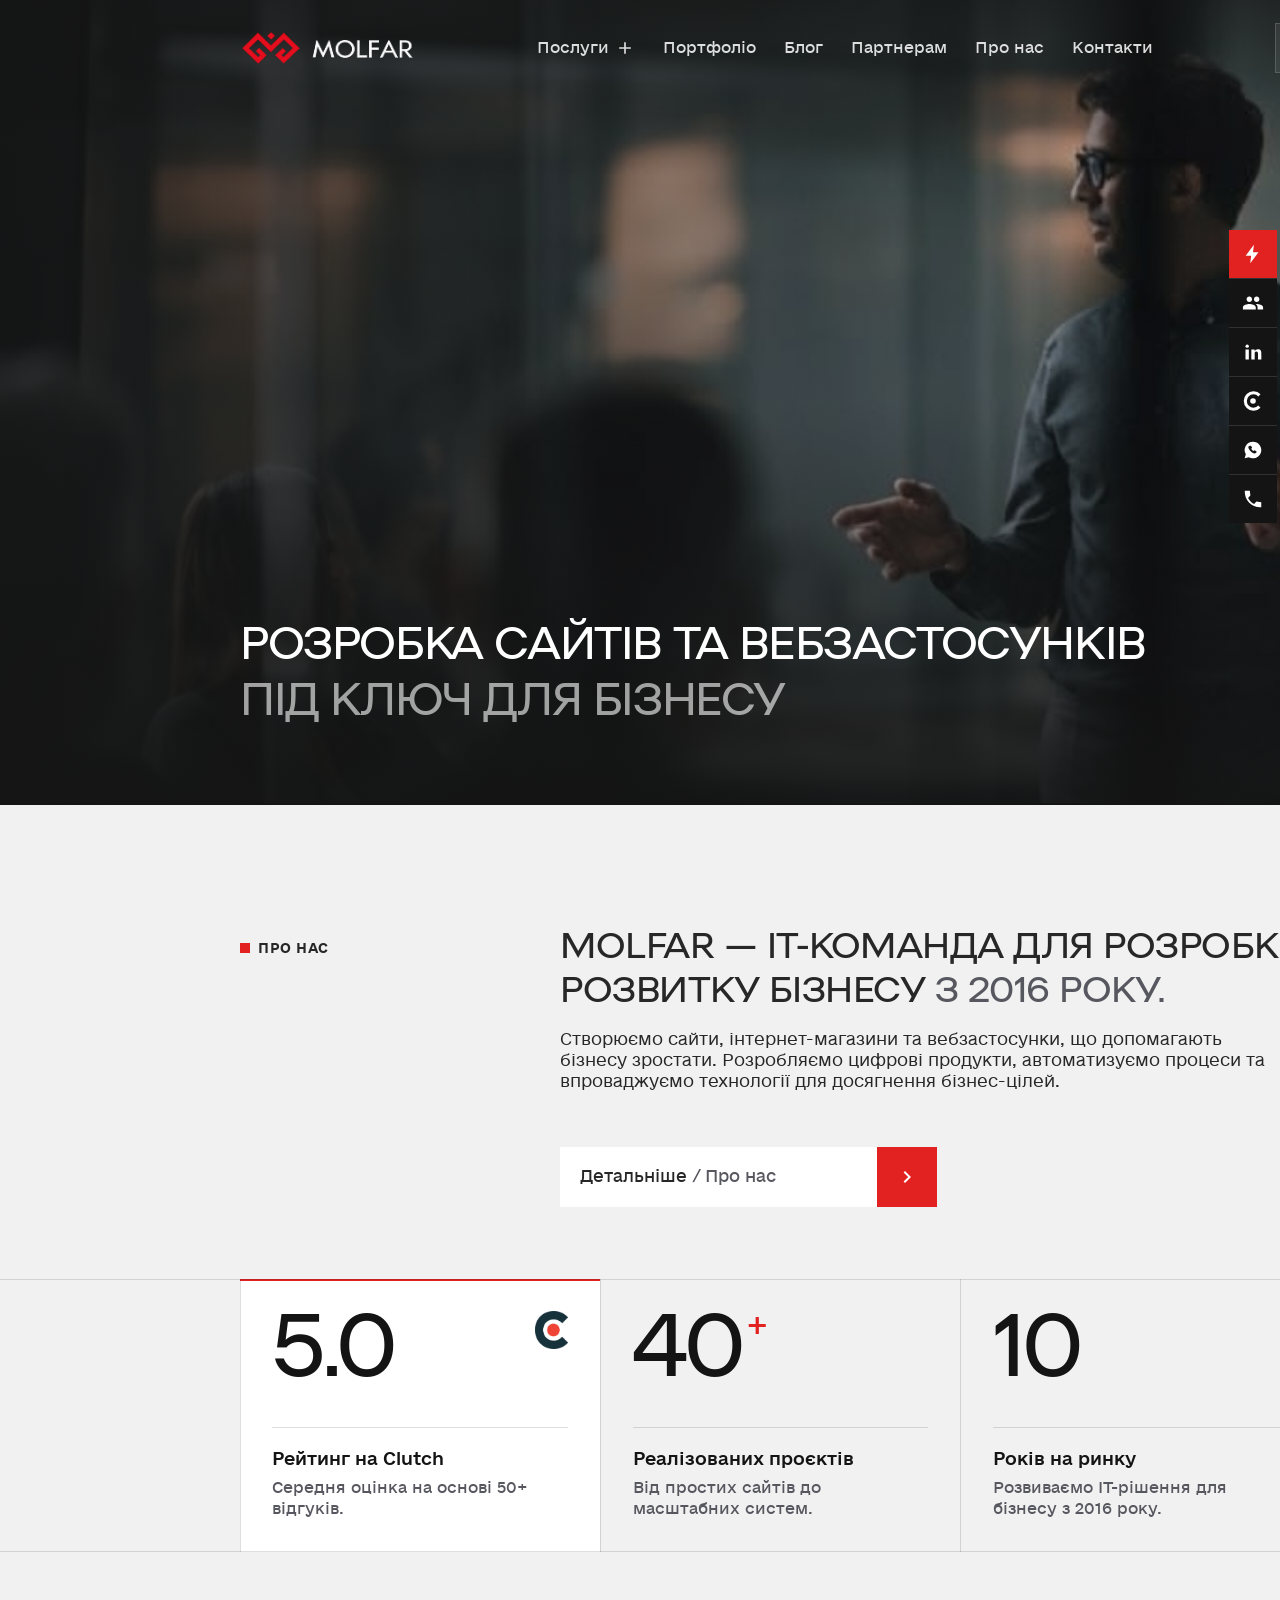
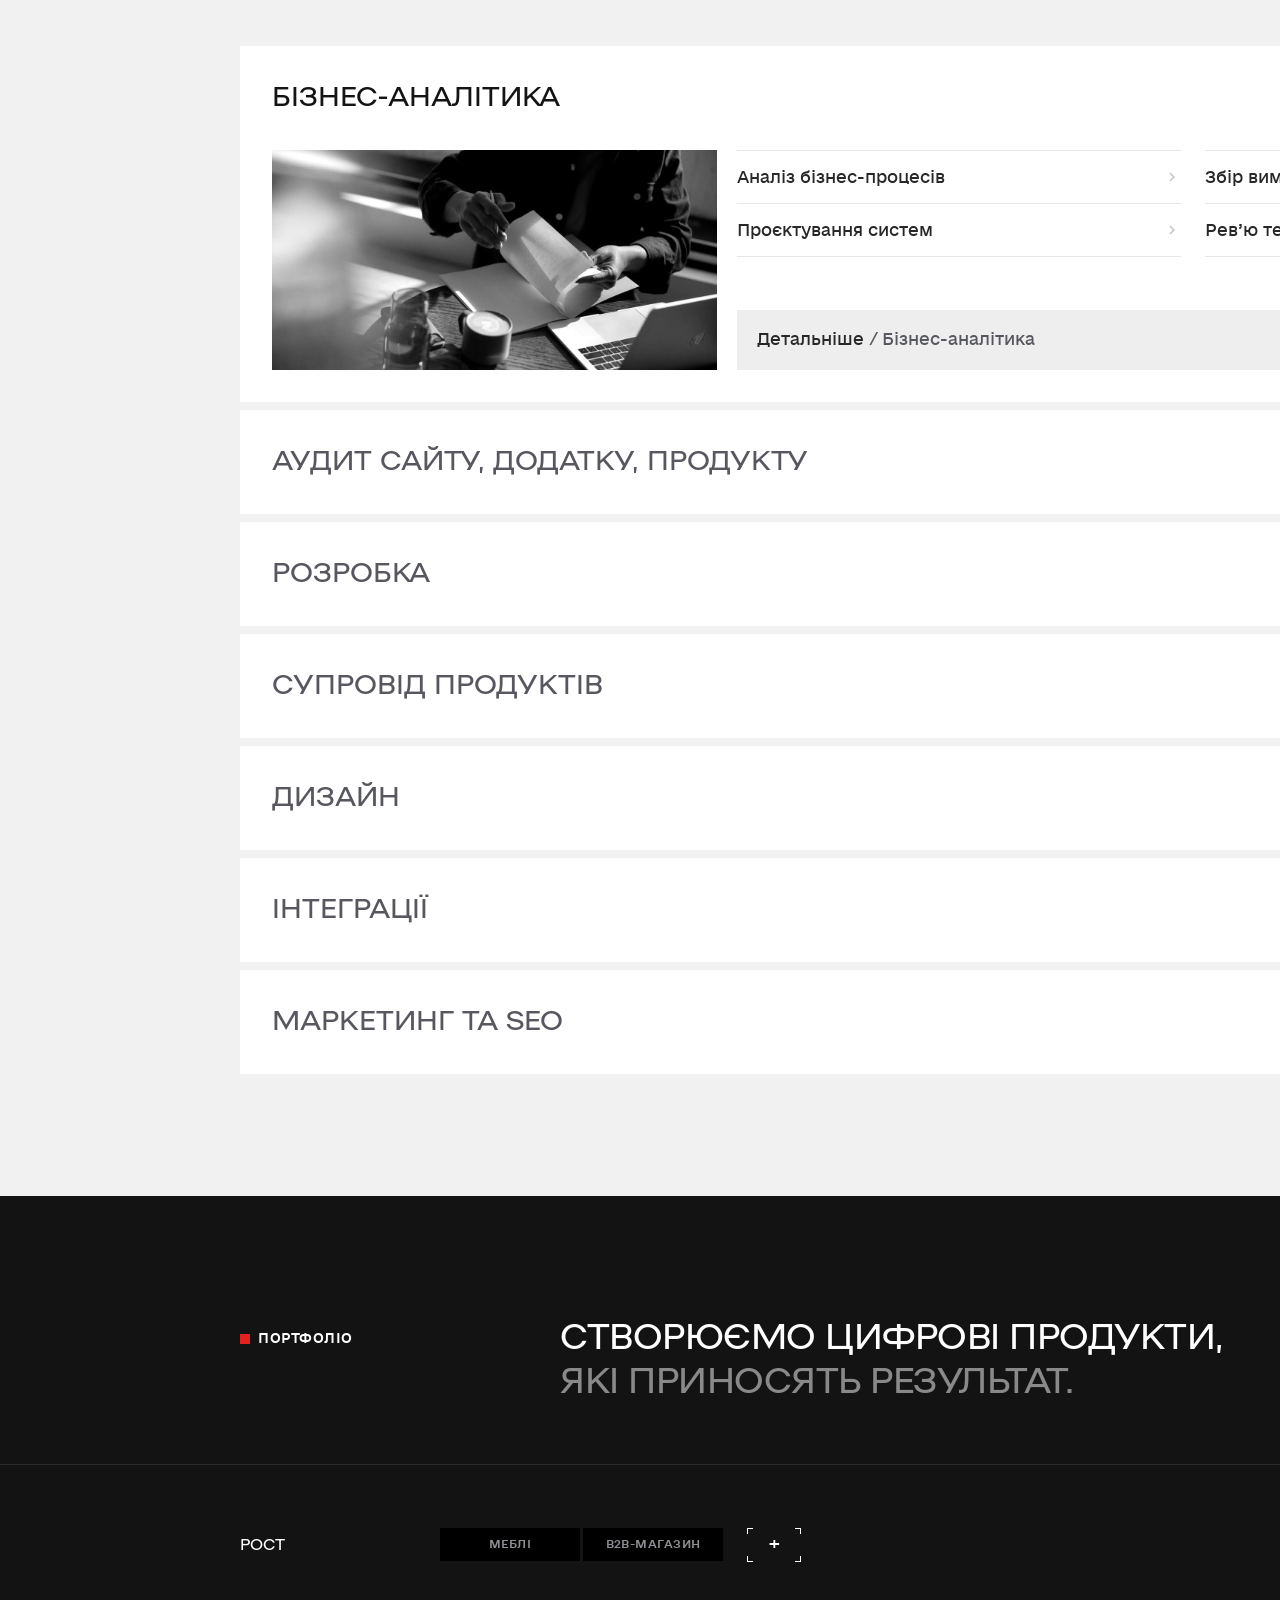
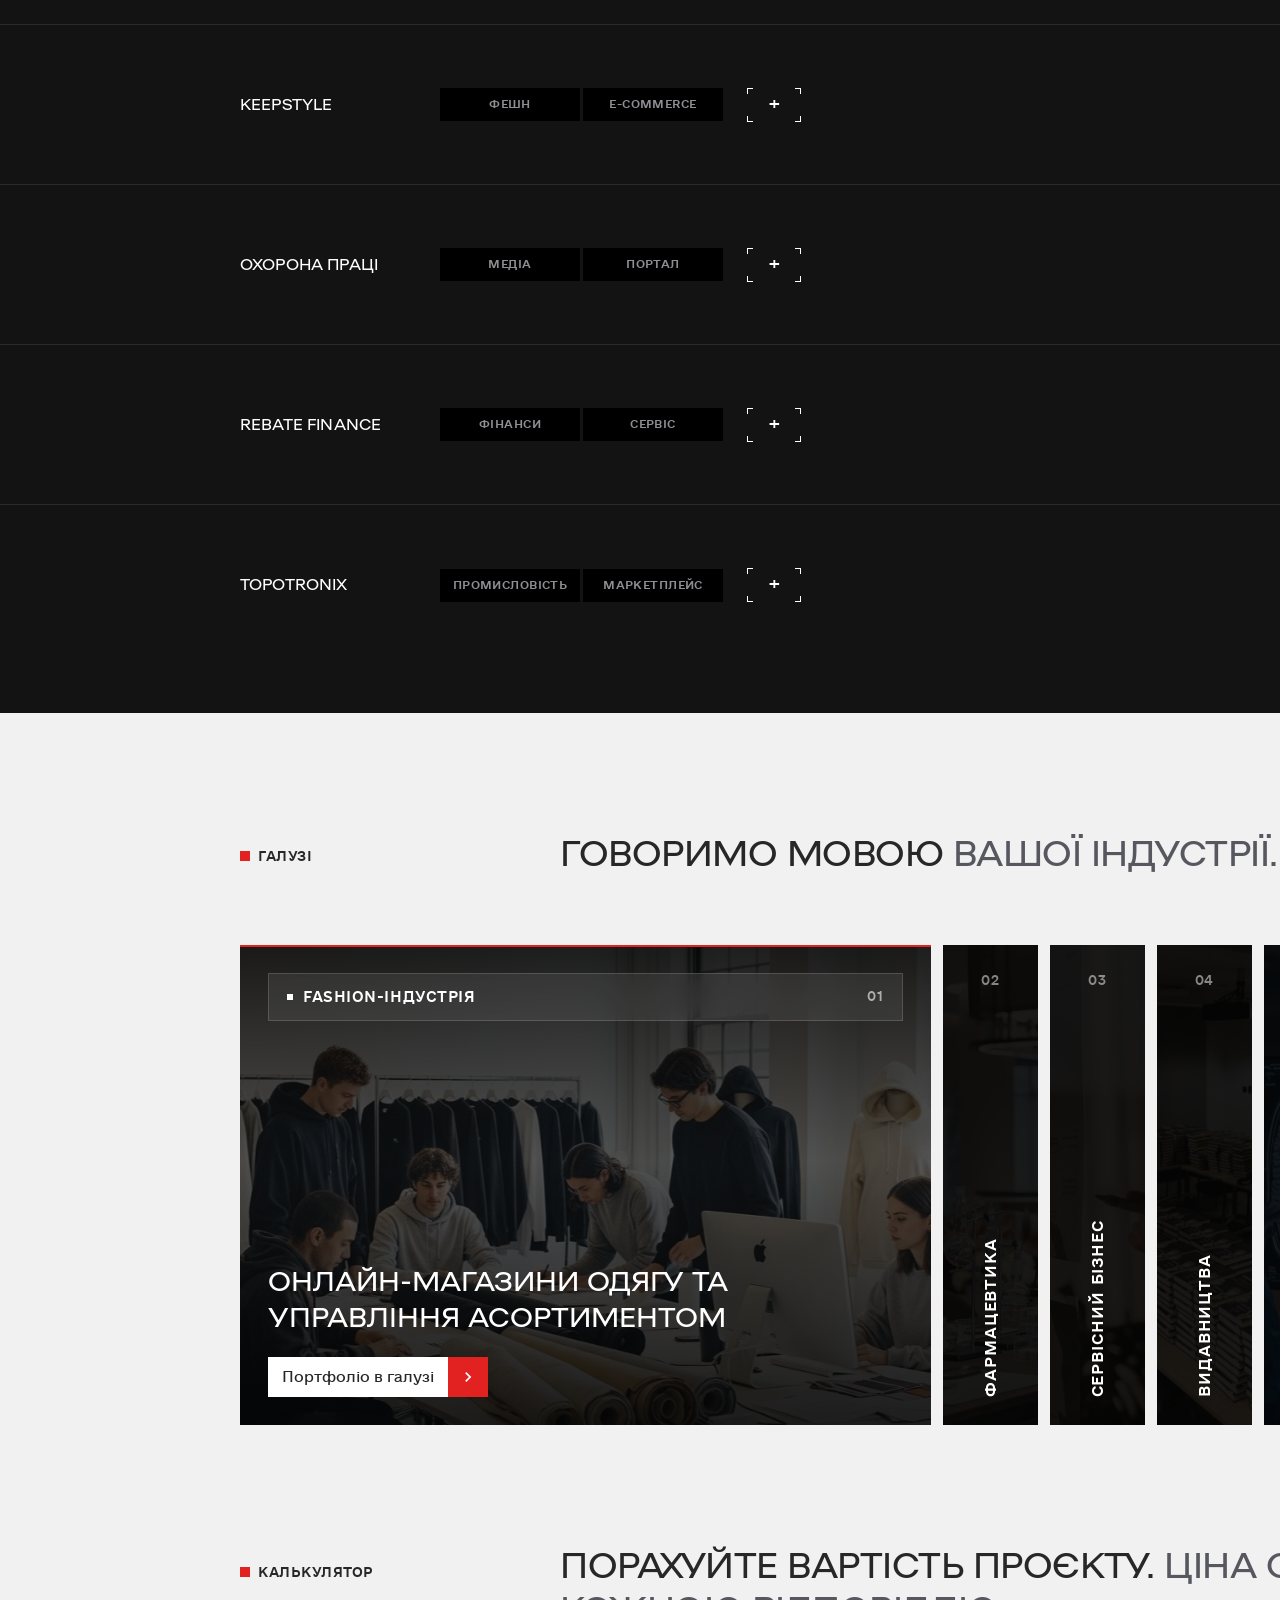
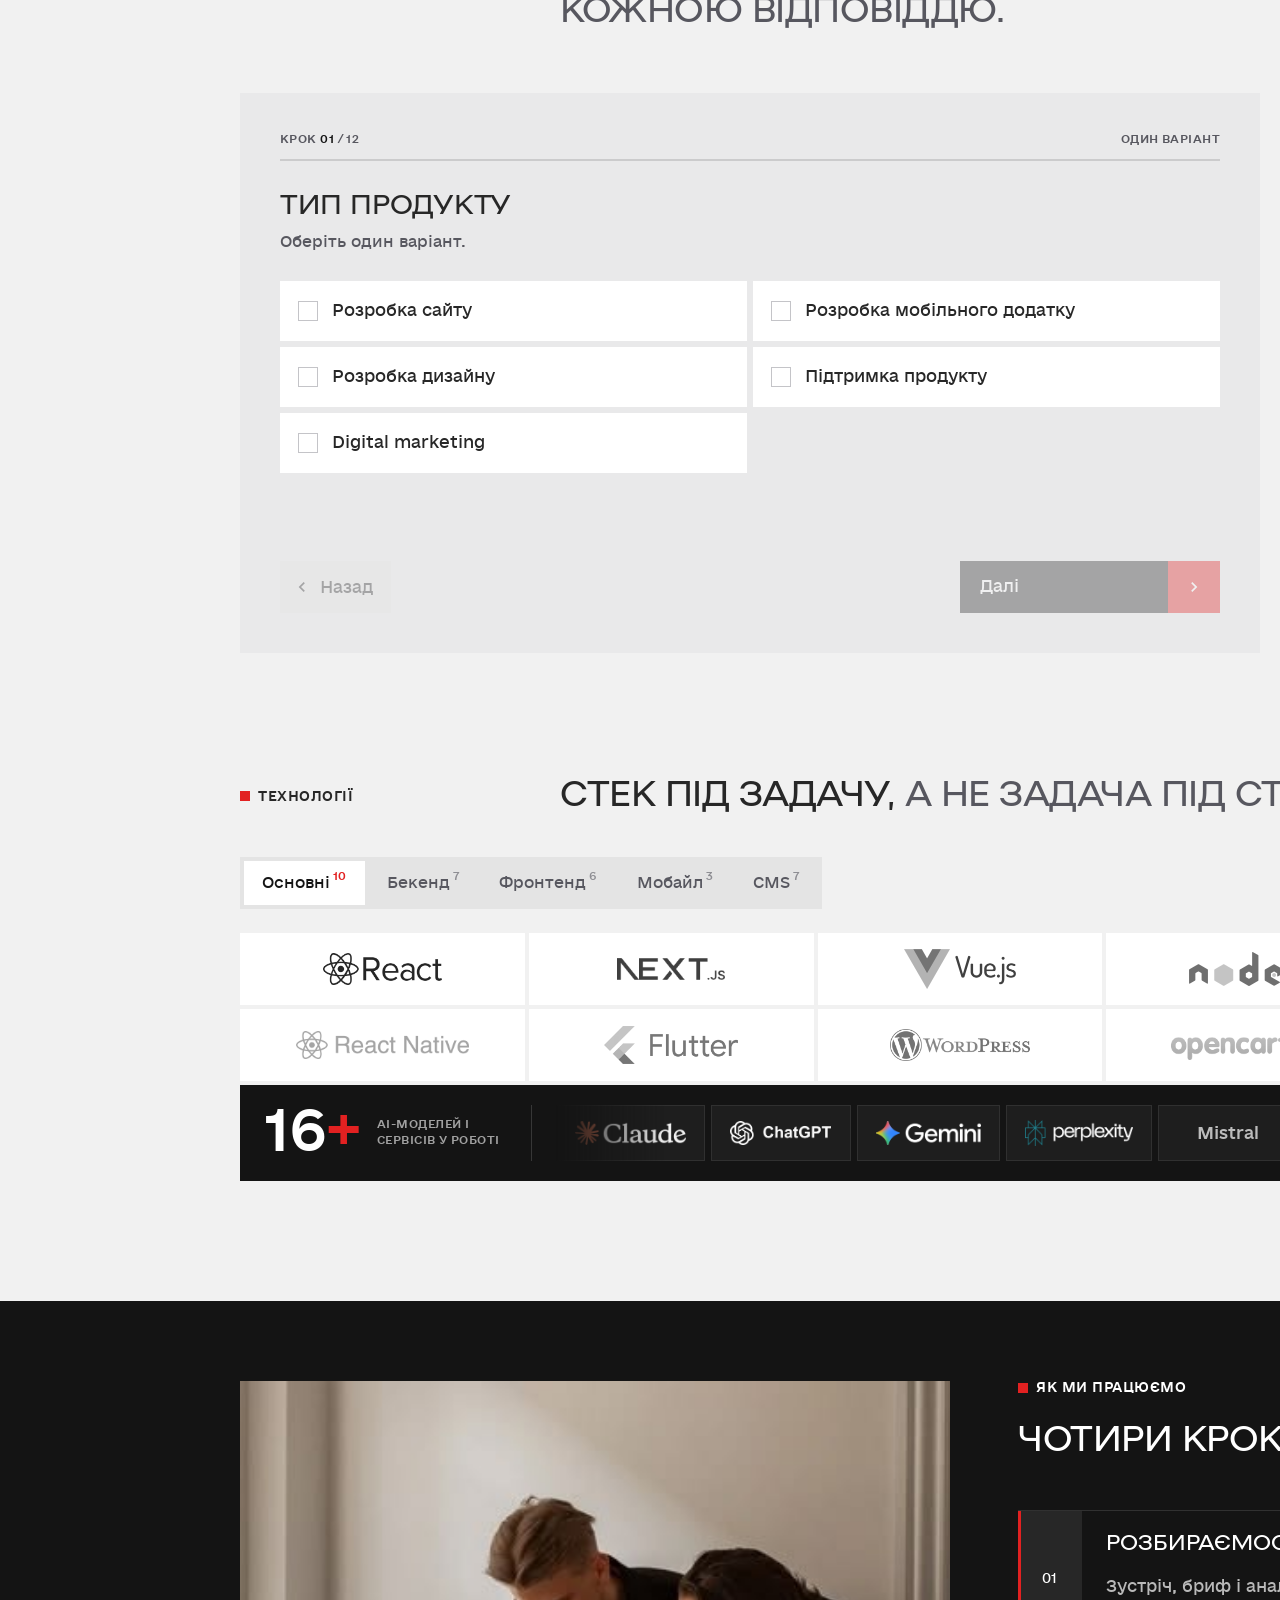
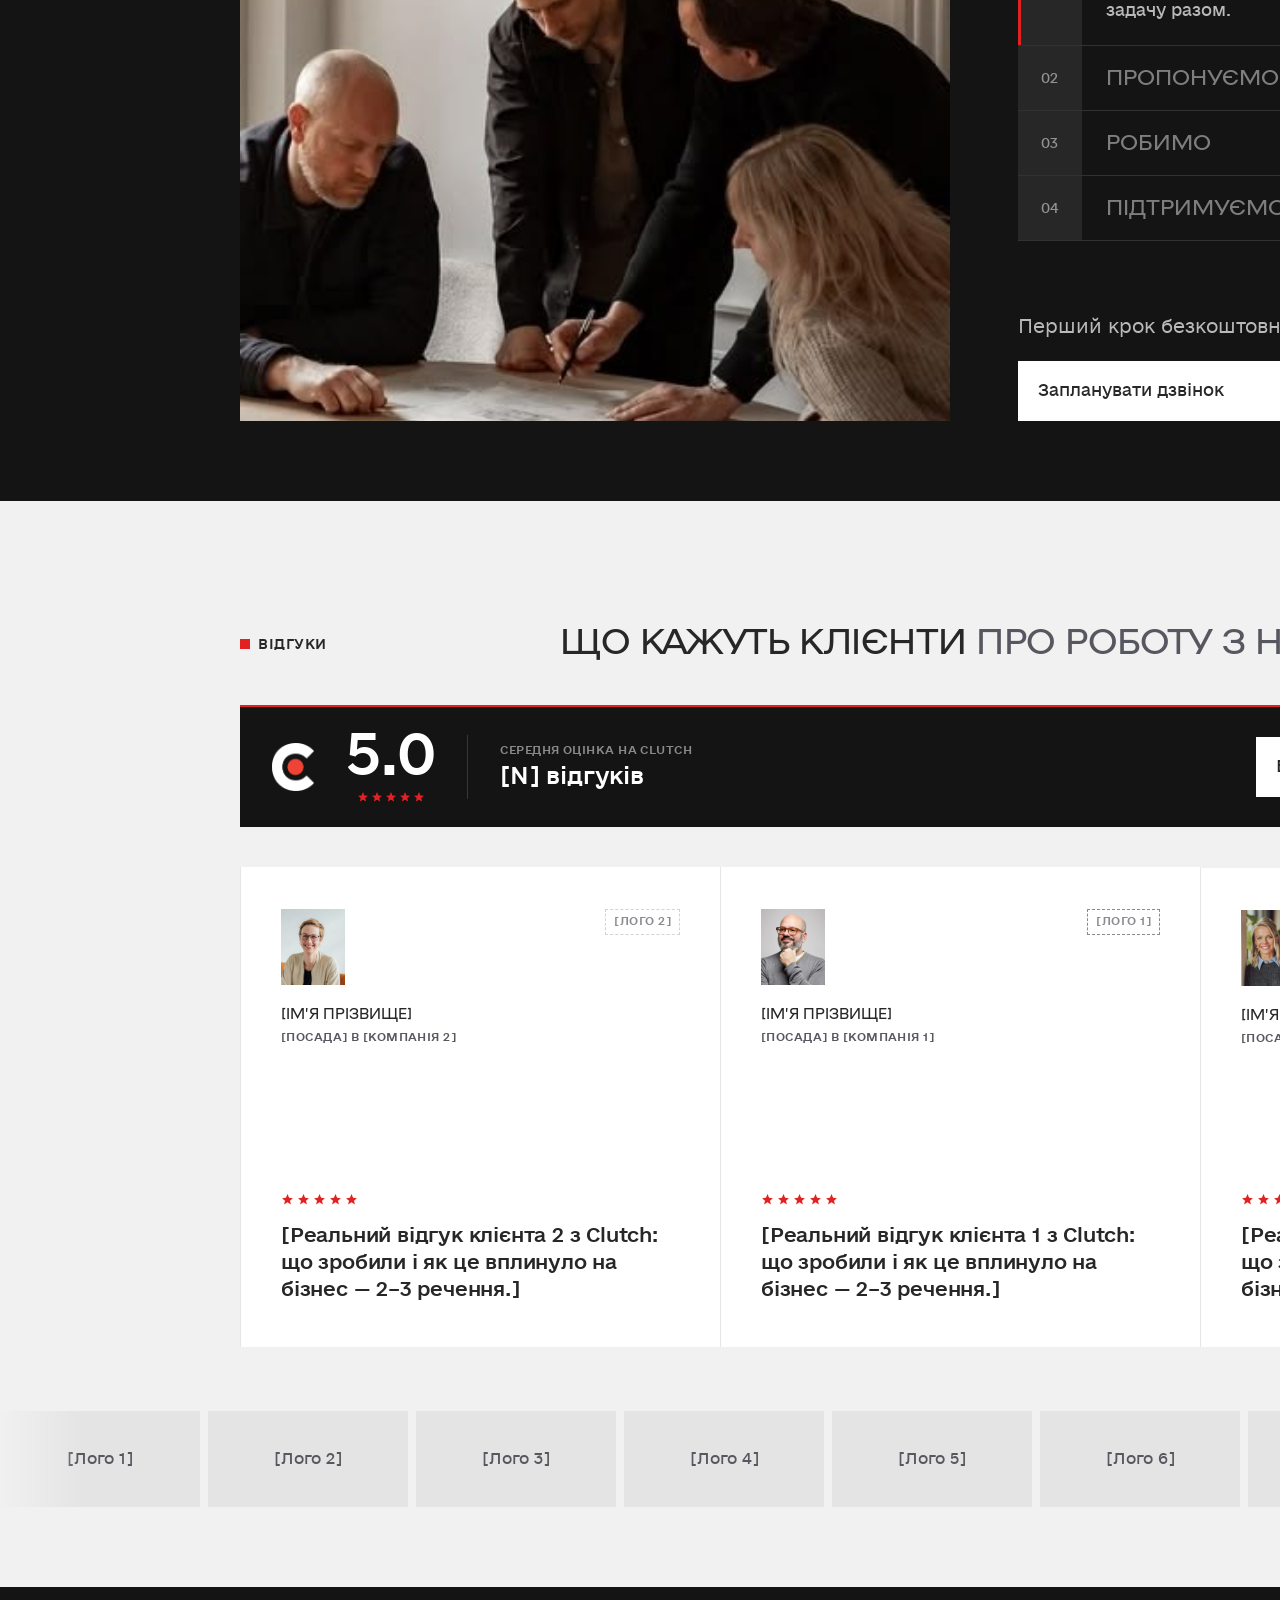
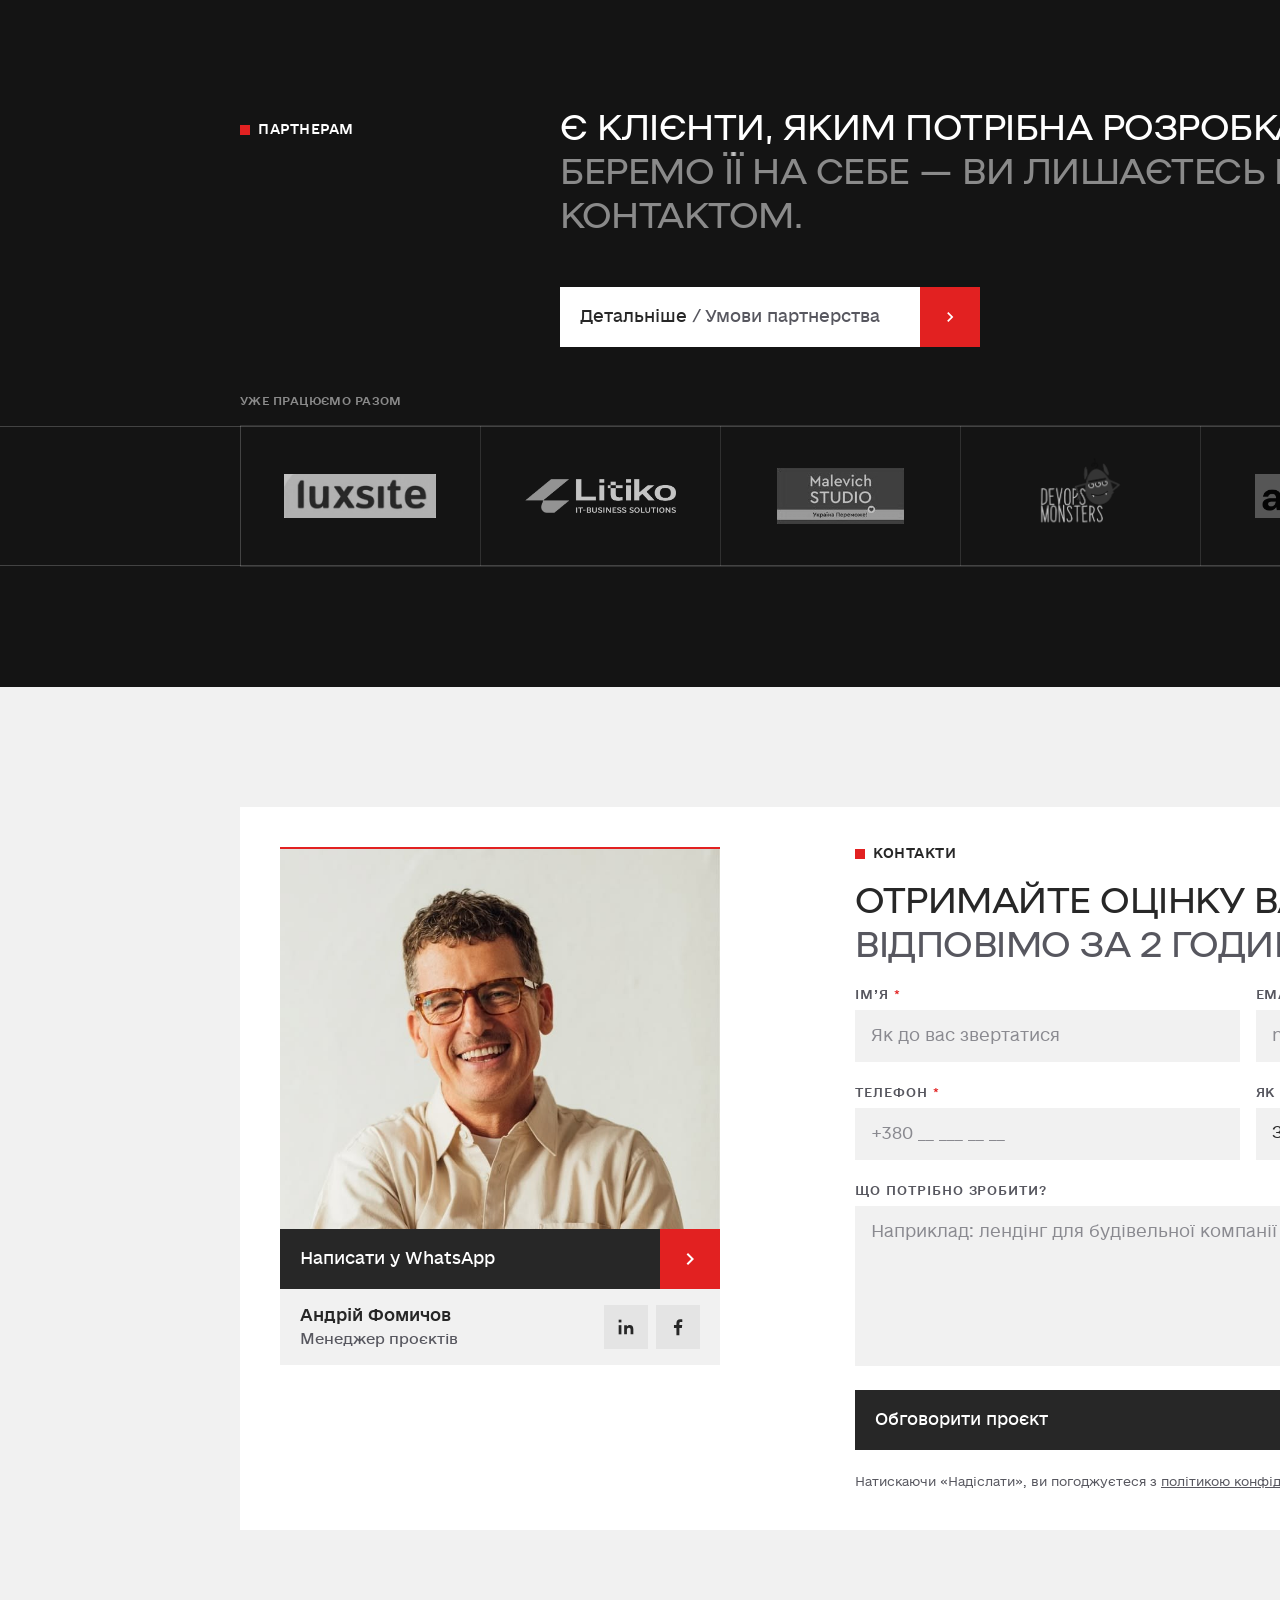
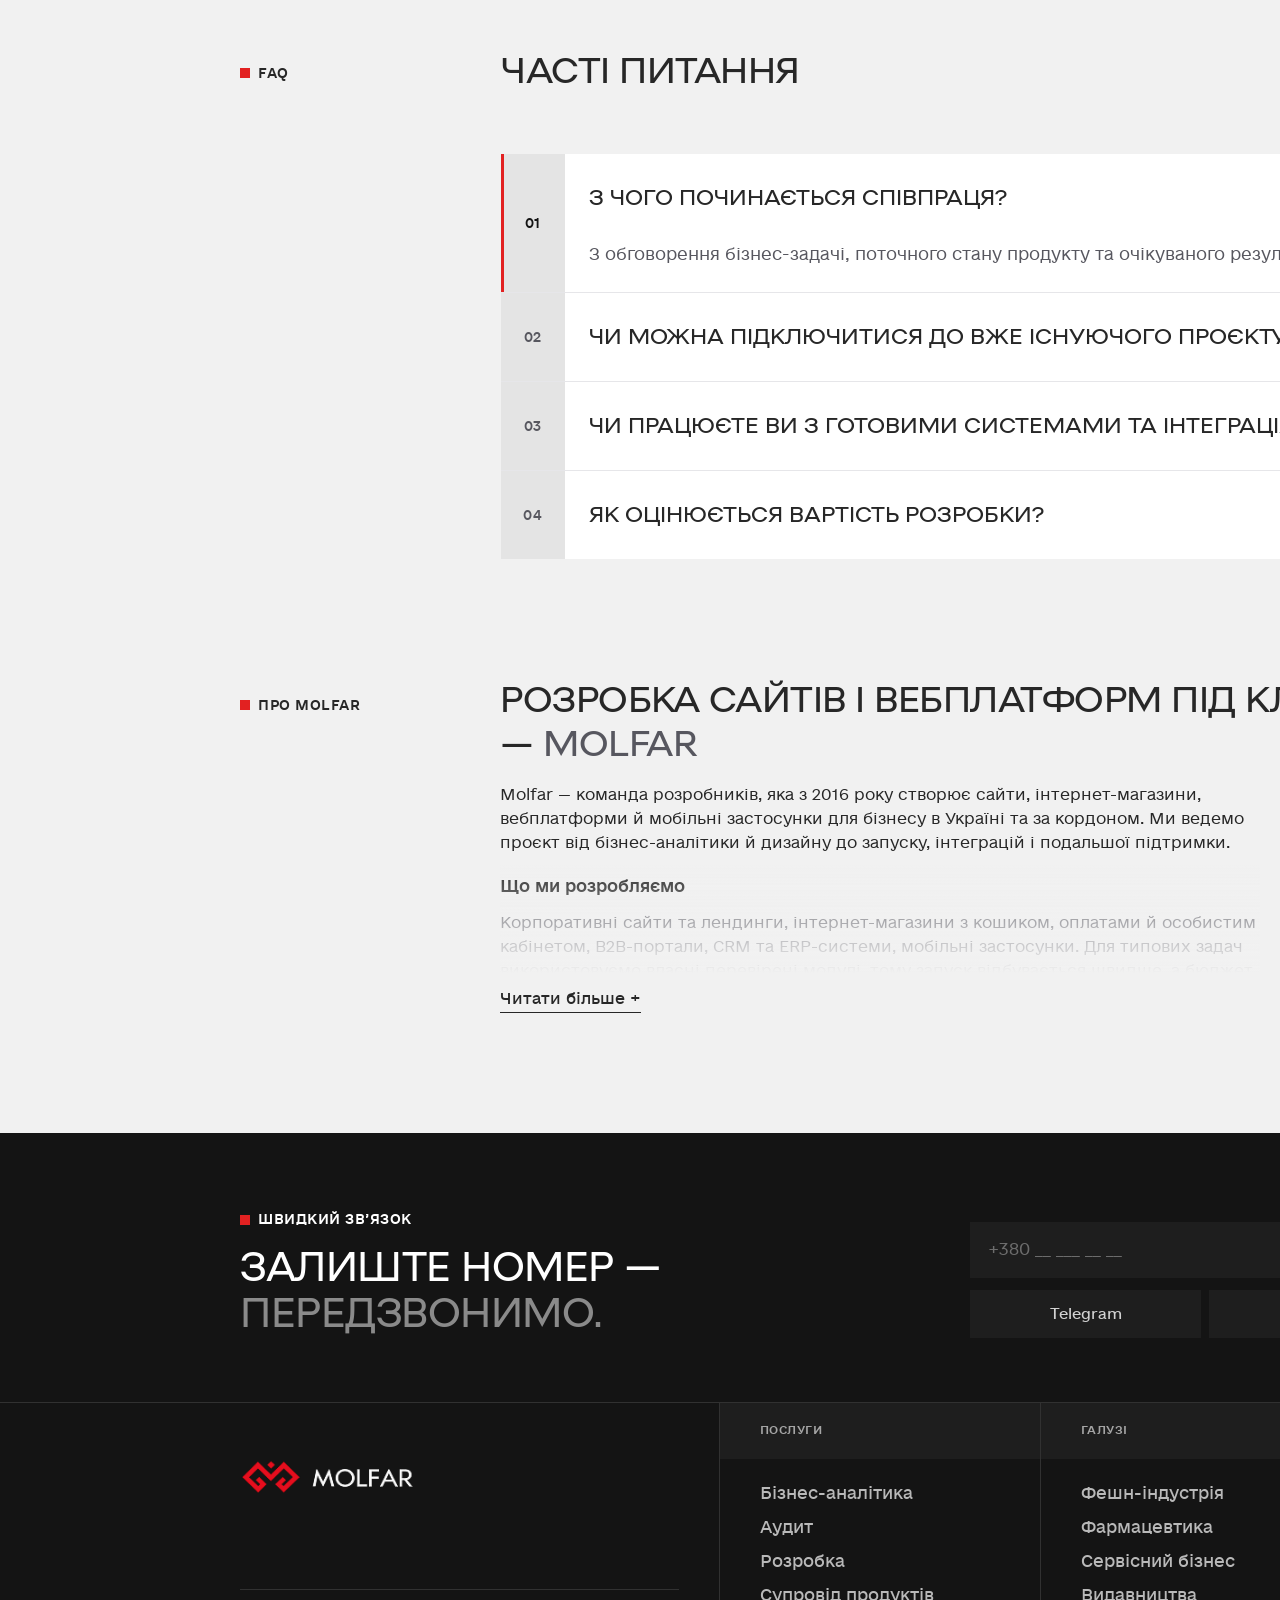
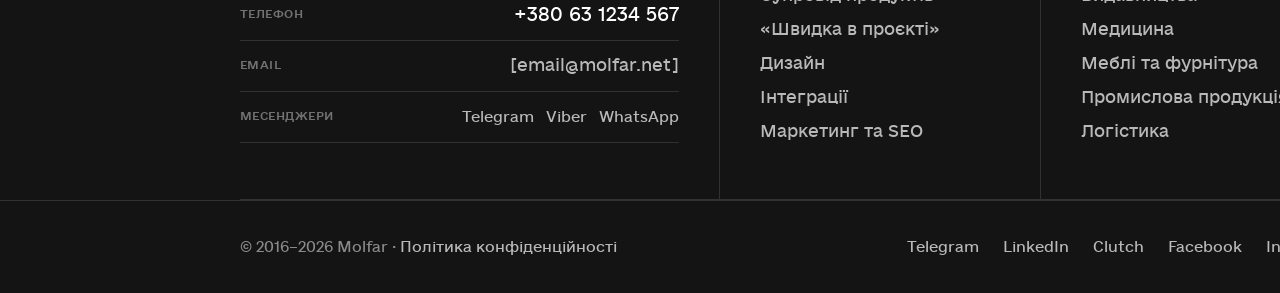
==== 1920.html @ c6a0fedc "Головна Molfar: статична версія 1440 і 1920 Co-Authored-By: Claude Opus 5.5 <noreply@anthropic.com> " ====
<!doctype html>
<html lang="uk">
<head>
<meta charset="utf-8">
<meta name="viewport" content="width=device-width, initial-scale=1">
<meta name="robots" content="noindex, nofollow">
<title>Molfar — головна 1920</title>
<!-- part 1 styles -->


<link rel="preconnect" href="https://fonts.googleapis.com">
<style>
body{margin:0;background:#f1f1f1}
a{color:#272727}a:hover{color:#272727}
a:focus-visible,summary:focus-visible,input:focus-visible,select:focus-visible,textarea:focus-visible{outline:2px solid #272727;outline-offset:2px;box-shadow:0 0 0 2px #ffffff}
.wrap{padding-left:240px;padding-right:240px;box-sizing:border-box}
.ey{display:inline-flex;align-items:center;gap:8px;font-family:"Helvetica Neue",Helvetica,Arial,sans-serif;font-weight:500;font-size:14px;line-height:14px;text-transform:uppercase}
.ey::before{content:"";width:6px;height:6px;background:#e22121;flex:none}
.mono{font-family:"Helvetica Neue",Helvetica,Arial,sans-serif;font-weight:500;font-size:12px;line-height:14.4px;letter-spacing:.01em;text-transform:uppercase}
.up{text-transform:uppercase}
.split{display:inline-flex;align-items:stretch;height:60px;text-decoration:none;width:377px;box-sizing:border-box}
.split .l{flex:1;display:flex;align-items:center;gap:6px;padding:0 20px;font-size:18px;line-height:24px;white-space:nowrap}
.split .t{width:60px;flex:none;background:#e22121;color:#ffffff;display:flex;align-items:center;justify-content:center}
.split.dark .l{background:#272727;color:#ffffff}
.split.light .l{background:#ffffff;color:#272727}
.split.muted .l{background:#eeeeee;color:#272727}
.split .crumb{color:#57575f}
.brk{width:40px;height:40px;flex:none;display:inline-flex;align-items:center;justify-content:center;position:relative;font-size:16px;line-height:16px}
.brk svg.c{position:absolute;inset:0}
details>summary{list-style:none;cursor:pointer}
details>summary::-webkit-details-marker{display:none}
details[open] .plus{transform:rotate(45deg)}
details[open] .ttl{color:#272727}
.field{display:flex;flex-direction:column;gap:8px}
.field input,.field select,.field textarea{font:inherit;font-size:18px;line-height:24px;color:#272727;background:#eeeeee;border:1px solid #57575f;border-radius:0;padding:16px 20px;box-sizing:border-box;width:100%}
.chip{display:inline-flex;align-items:center;gap:8px;height:40px;padding:0 16px;background:#eeeeee;font-size:16px;cursor:pointer}
.chip input{accent-color:#e22121;margin:0}
.tag{display:inline-flex;align-items:center;height:32px;padding:0 12px;background:#eeeeee}
/* Перший екран: темний, з анімованим знаком */
.h6 a{color:#ffffff}
.h6 a:focus-visible{outline-color:#ffffff;box-shadow:0 0 0 2px #141414}
.h6-mono{font-family:"Helvetica Neue",Helvetica,Arial,sans-serif;font-weight:500;font-size:12px;line-height:14.4px;letter-spacing:.01em;text-transform:uppercase}
.h6-nv{display:inline-flex;align-items:center;gap:6px;height:96px;text-decoration:none;font-size:16px;white-space:nowrap}
.h6-cta{display:inline-flex;align-items:center;gap:16px;font-size:16px;line-height:16px;font-weight:500;letter-spacing:-0.25px;text-transform:uppercase;text-decoration:none;white-space:nowrap}
.h6-cta i{width:32px;height:32px;background:#e22121;color:#ffffff;display:inline-flex;align-items:center;justify-content:center}
.h6-stage{position:absolute;left:50%;top:480px;width:1040px;margin-left:-520px;perspective:1400px}
.h6-spin{transform:none}
@keyframes h6sway{0%{transform:rotateX(16deg) rotateY(-16deg)}100%{transform:rotateX(8deg) rotateY(16deg)}}
/* 1) знак промальовується тонкими лініями  2) з'являється великий червоний знак  3) зникає. Цикл 10 с */
.h6-dash{stroke-dasharray:100;stroke-dashoffset:100;animation:h6dash 10s cubic-bezier(.6,0,.3,1) infinite}
@keyframes h6dash{0%{stroke-dashoffset:100}32%{stroke-dashoffset:0}100%{stroke-dashoffset:0}}
.h6-wire{animation:h6wire 10s linear infinite}
@keyframes h6wire{0%{opacity:1}46%{opacity:1}58%{opacity:.2}86%{opacity:.2}95%{opacity:0}100%{opacity:0}}
.h6-solid{opacity:0;transform-box:fill-box;transform-origin:center;animation:h6solid 10s ease-in-out infinite}
@keyframes h6solid{0%{opacity:0;transform:scale(.96)}36%{opacity:0;transform:scale(.96)}52%{opacity:1;transform:scale(1)}86%{opacity:1;transform:scale(1)}95%{opacity:0;transform:scale(1.02)}100%{opacity:0;transform:scale(1.02)}}
.h6-glow{animation:h6pulse 3.5s ease-in-out infinite alternate}
@keyframes h6pulse{from{opacity:.35}to{opacity:.85}}
@media (prefers-reduced-motion: reduce){.h6-spin,.h6-dash,.h6-wire,.h6-solid,.h6-glow{animation:none}.h6-dash{stroke-dashoffset:0}.h6-solid{opacity:1}.h6-wire{opacity:.2}}
/* Портфоліо */
.pf{background:#131313;color:#ffffff;padding-bottom:48px}
.pf a{color:inherit}
.pf-head{position:relative;height:269px;box-sizing:border-box;padding:0 64px;border-bottom:1px solid #2a2a2f}
.pf-head .ey{position:absolute;left:64px;top:98px;color:#ffffff}
.pf-h2{position:absolute;left:397px;top:100px;margin:0;width:440px;font-size:30px;line-height:40px;font-weight:500;letter-spacing:.2px;text-transform:uppercase}
.pf-h2 span{color:#ffffff80}
.pf-more{position:absolute;right:64px;top:199px;display:inline-flex;align-items:center;gap:8px;font-size:13px;line-height:13px;font-weight:500;text-transform:uppercase;text-decoration:none}
.pf-more i{width:20px;height:20px;background:#e22121;color:#ffffff;display:inline-flex;align-items:center;justify-content:center}
.pf-row{position:relative;display:flex;align-items:center;height:160px;border-bottom:1px solid #2a2a2f;text-decoration:none;transition:background .2s,color .2s}
.pf-row:last-child{border-bottom:0}
.pf-name{position:absolute;left:64px;font-size:16px;line-height:20px}
.pf-tags{position:absolute;left:240px;display:flex;gap:3px}
.pf-tag{display:inline-flex;align-items:center;height:33px;padding:0 10px;background:#000000;color:#8e8e93;font-family:"Helvetica Neue",Helvetica,Arial,sans-serif;font-weight:500;font-size:11px;letter-spacing:.02em;text-transform:uppercase}
.pf-row.out .pf-tag{background:transparent;box-shadow:inset 0 0 0 1px #3a3a3a}
.pf-open{position:absolute;left:600px;display:inline-flex;align-items:center;gap:8px;height:34px;min-width:34px;justify-content:center;font-size:18px;white-space:nowrap}
.pf-open b{font-size:14px}
.pf-open::before,.pf-open::after{content:"";position:absolute;inset:0;pointer-events:none;border:1.3px solid currentColor;
 -webkit-mask:linear-gradient(#000 0 0) top left/6px 6px no-repeat,linear-gradient(#000 0 0) top right/6px 6px no-repeat,linear-gradient(#000 0 0) bottom left/6px 6px no-repeat,linear-gradient(#000 0 0) bottom right/6px 6px no-repeat;
 mask:linear-gradient(#000 0 0) top left/6px 6px no-repeat,linear-gradient(#000 0 0) top right/6px 6px no-repeat,linear-gradient(#000 0 0) bottom left/6px 6px no-repeat,linear-gradient(#000 0 0) bottom right/6px 6px no-repeat}
.pf-open::after{display:none}
.pf-open b{font-weight:400;display:none}
.pf-row.wide .pf-open,.pf-row:hover .pf-open{padding:0 10px}
.pf-row.wide .pf-open b,.pf-row:hover .pf-open b{display:inline}
.pf-imgs{position:absolute;right:0;top:13px;display:flex;gap:6px}
.pf-imgs img{height:133px;width:auto;display:block}
.pf-row.on,.pf-row:hover{background:#ffffff;color:#272727}
.pf-row.on .pf-tag,.pf-row:hover .pf-tag{background:#000000;color:#ffffff;box-shadow:none}
.ft-a{color:#ffffff;text-decoration:none;font-size:16px;line-height:22px}
.ft-a:hover{color:#ffffff;text-decoration:underline}
/* Галузі: слайдер-акордеон */
.ind-track{display:flex;gap:8px;height:480px}
.ind-card{position:relative;flex:1 1 0;min-width:0;overflow:hidden;color:#ffffff;text-decoration:none;background:#1b1b1b;transition:flex-basis .5s cubic-bezier(.4,0,.2,1)}
.ind-card.on,.ind-track .ind-card:hover{flex:0 0 560px}
.ind-track:hover .ind-card.on:not(:hover){flex:1 1 0}
.ind-card::before{content:"";position:absolute;left:0;right:0;top:0;height:2px;background:#e22121;z-index:2;opacity:0;transition:opacity .2s}
.ind-bg{position:absolute;inset:0;background:#3a3a3a}
.ind-bg::after{content:"";position:absolute;inset:0;background:#000000bf;transition:background .3s}
.ind-no{position:absolute;left:16px;top:20px;font-family:"Helvetica Neue",Helvetica,Arial,sans-serif;font-size:12px;color:#ffffff99;transition:opacity .2s}
.ind-v{position:absolute;left:16px;bottom:64px;writing-mode:vertical-rl;transform:rotate(180deg);font-size:18px;line-height:22px;font-weight:500;text-transform:uppercase;letter-spacing:.02em;white-space:nowrap;transition:opacity .2s}
.ind-body{position:absolute;left:28px;right:28px;top:28px;bottom:28px;display:flex;flex-direction:column;gap:16px;min-width:500px;opacity:0;transition:opacity .25s}
.ind-lb{display:flex;align-items:center;gap:8px;font-size:13px;line-height:16px;font-weight:500;letter-spacing:.07em;text-transform:uppercase;margin-bottom:auto}
.ind-t{font-size:30px;line-height:36px;font-weight:500;text-transform:uppercase;max-width:440px}
.ind-chips{display:flex;flex-wrap:wrap;gap:4px}
.ind-chip{display:inline-flex;align-items:center;height:30px;padding:0 12px;background:#ffffff1f;font-size:14px}
.ind-foot{display:flex;align-items:center;justify-content:space-between;padding-top:8px}
.ind-l{font-size:15px;text-decoration:underline;text-underline-offset:3px}
.ind-bar{display:block;height:2px;background:#ffffff33}
.ind-bar i{display:block;width:0;height:2px;background:#ffffff}
.ind-card.on .ind-bar i{animation:indfill 6s linear forwards}
.ind-track:hover .ind-bar i{animation-play-state:paused}
@keyframes indfill{from{width:0}to{width:100%}}
.ind-ic{position:absolute;right:16px;bottom:16px;width:32px;height:32px;display:inline-flex;align-items:center;justify-content:center;transition:opacity .2s}
.ind-ic svg.c{position:absolute;inset:0}
.ind-card.on::before,.ind-track .ind-card:hover::before{opacity:1}
.ind-card.on .ind-bg::after,.ind-track .ind-card:hover .ind-bg::after{background:linear-gradient(#00000033,#00000000 35%,#000000d9 75%)}
.ind-card.on .ind-body,.ind-track .ind-card:hover .ind-body{opacity:1;transition-delay:.2s}
.ind-card.on .ind-ic,.ind-card.on .ind-v,.ind-track .ind-card:hover .ind-ic,.ind-track .ind-card:hover .ind-v{opacity:0}
.ind-track:hover .ind-card.on:not(:hover)::before{opacity:0}
.ind-track:hover .ind-card.on:not(:hover) .ind-bg::after{background:#000000bf}
.ind-track:hover .ind-card.on:not(:hover) .ind-body{opacity:0;transition-delay:0s}
.ind-track:hover .ind-card.on:not(:hover) .ind-ic,.ind-track:hover .ind-card.on:not(:hover) .ind-no,.ind-track:hover .ind-card.on:not(:hover) .ind-v{opacity:1}
.ind-nav{width:52px;height:52px;border:0;background:#e6e6e6;color:#272727;display:inline-flex;align-items:center;justify-content:center;cursor:pointer;padding:0;transition:background .2s}
.ind-nav:hover{background:#dadada}
.ind-nav+.ind-nav{background:#e22121;color:#ffffff}
.ind-nav+.ind-nav:hover{background:#c01b1b}
.rb-tab{transition:width .2s,background .2s}
.rb-tab:hover{width:56px;background:#c01b1b}
/* Форма заявки */
.fl{display:flex;flex-direction:column;gap:10px}
.fl-l{font-size:11px;line-height:14px;font-weight:500;letter-spacing:.06em;text-transform:uppercase;color:#272727}
.fl input,.fl select,.fl textarea{font:inherit;font-size:17px;line-height:24px;color:#272727;background:#f1f1f1;border:0;border-bottom:1px solid transparent;border-radius:0;padding:12px 16px;min-height:48px;box-sizing:border-box;width:100%}
.fl textarea{resize:vertical;min-height:160px}
.fl input:focus,.fl select:focus,.fl textarea:focus{outline:none;border-bottom-color:#e22121;background:#ebebeb}
.fl-go{display:flex;align-items:center;justify-content:space-between;height:60px;padding:0 20px 0 24px;margin-top:8px;background:#e22121;color:#ffffff;text-decoration:none;font-size:18px;font-weight:500;transition:background .2s}
.fl-go:hover{background:#c01b1b;color:#ffffff}
.fl input::placeholder,.fl textarea::placeholder{color:#8a8a90}
.fl-send{display:flex;align-items:stretch;height:48px;background:#f1f1f1;color:#272727;text-decoration:none}
.fl-send>span{flex:1;display:flex;align-items:center;gap:6px;padding:0 16px;font-size:15px}
.fl-send i{width:48px;flex:none;background:#272727;color:#ffffff;display:flex;align-items:center;justify-content:center;transition:background .2s}
.fl-send:hover i{background:#e22121}
.h6-seg{stroke-dasharray:1;stroke-dashoffset:1;animation:h6seg 6s cubic-bezier(.7,0,.2,1) infinite}
@keyframes h6seg{0%{stroke-dashoffset:1;opacity:1}14%{stroke-dashoffset:0}80%{stroke-dashoffset:0;opacity:1}92%,100%{stroke-dashoffset:0;opacity:0}}
.h6-segd{opacity:0;animation:h6segd 6s ease infinite}
@keyframes h6segd{0%,22%{opacity:0}30%,80%{opacity:1}92%,100%{opacity:0}}
@media (prefers-reduced-motion: reduce){.h6-seg,.h6-segd{animation:none;stroke-dashoffset:0;opacity:1}}
.h6-ghost{display:inline-flex;align-items:stretch;height:52px;text-decoration:none;align-self:flex-start}
.h6-ghost span{display:flex;align-items:center;padding:0 24px;background:#ffffff14;color:#ffffff;font-size:16px;transition:background .2s}
.h6-ghost i{width:52px;background:#e22121;color:#ffffff;display:flex;align-items:center;justify-content:center}
.h6-ghost:hover span{background:#ffffff26}
/* Мітки й теги: Helvetica Neue капсом з трекінгом замість Geist Mono */
.ey,.mono,.h6-mono,.pf-tag,.ind-no{letter-spacing:.07em}
.ey{font-size:13px}
.sv-list{list-style:none;margin:0;padding:0;border-bottom:1px solid #e6e6e9}
.sv-row{display:flex;align-items:center;gap:14px;padding:16px 0;border-top:1px solid #e6e6e9;font-size:17px;line-height:24px;color:#272727;text-decoration:none;transition:color .2s}
.sv-row::before{content:"";width:6px;height:6px;background:#e22121;flex:none}
.sv-row i{margin-left:auto;color:#b4b4ba;display:flex;transition:color .2s,transform .2s}
.sv-row:hover{color:#e22121}
.sv-row:hover i{color:#e22121;transform:translateX(4px)}
/* Шапка портфоліо — як у всіх секціях */
.pf{padding-top:120px}
.pf-head{height:auto!important;display:flex;align-items:flex-start;gap:20px;padding:0 240px 60px!important}
.pf-head .ey{position:static!important;width:300px;flex:none;padding-top:16px}
.pf-h2{position:static!important;width:auto!important;flex:1;font-size:36px!important;line-height:44px!important;letter-spacing:-.5px!important}
.pf-more{position:static!important;align-self:flex-start;margin-top:12px}
/* Рядки портфоліо: потоком, без накладань; «Переглянути» — лише при наведенні */
.pf-row{padding-left:240px;box-sizing:border-box}
.pf-name{position:static!important;width:200px;flex:none;font-size:18px;line-height:24px;text-transform:uppercase;font-family:"Helvetica Neue",Helvetica,Arial,sans-serif!important;font-weight:500;letter-spacing:.01em}
.pf-tags{position:static!important;flex:none}
.pf-tags .pf-tag{width:140px;box-sizing:border-box;justify-content:center;white-space:nowrap}
.pf-open{position:relative!important;left:auto!important;margin-left:24px;padding:0 10px!important;gap:10px!important}
.pf-open i{font-style:normal;display:inline-flex;align-items:center}
.pf-open b{display:none!important;font-size:15px!important}
.pf-open .pf-ar{display:none}
.pf-row:hover .pf-open{padding:0 14px!important}
.pf-row:hover .pf-open .pf-pl{display:none}
.pf-row:hover .pf-open b{display:inline!important}
.pf-row:hover .pf-open .pf-ar{display:none}
.ind-d{font-size:18px;line-height:26px;color:#ffffffcc;max-width:440px}
/* Закриті картки галузей — варіант 1: номер зверху, назва знизу, по центру */
.ind-no{left:50%!important;top:28px!important;transform:translateX(-50%);font-size:13px!important;line-height:16px;color:#ffffff80!important}
.ind-v{left:50%!important;bottom:28px!important;transform:translateX(-50%) rotate(180deg)!important;font-size:15px!important;line-height:18px!important;letter-spacing:.06em!important}
.ind-ic{display:none!important}
.ind-btn{margin-top:4px;align-self:flex-start;display:inline-flex;align-items:stretch;height:40px}
.ind-btn>span{display:flex;align-items:center;padding:0 14px;background:#ffffff;color:#272727;font-size:14px;white-space:nowrap}
.ind-btn i{width:40px;background:#e22121;color:#ffffff;display:flex;align-items:center;justify-content:center}
.ind-card.on .ind-bg::after,.ind-track .ind-card:hover .ind-bg::after{background:linear-gradient(#000000b3,#00000026 45%,#000000b3)!important}
.ind-s{font-size:28px;line-height:36px;font-weight:500;text-transform:uppercase;color:#ffffff;max-width:460px}
.pr-row{all:unset;box-sizing:border-box;width:100%;height:88px;display:flex;align-items:center;gap:24px;padding:0 28px;background:#1e1e1e;border-top:1px solid #ffffff1f;color:#ffffff;cursor:pointer;transition:background .2s}
.pr-row:hover{background:#262626}
.pr-row.on{background:#2a2a2a;box-shadow:inset 3px 0 0 #e22121}
.pr-no{width:56px;font-size:40px;line-height:40px;font-weight:500;letter-spacing:-1px;color:#ffffff40}
.pr-row.on .pr-no{color:#e22121}
.pr-t{flex:1;font-size:24px;line-height:28px;font-weight:500}
.pr-g{padding:7px 10px;background:#ffffff14;color:#ffffffcc}
.pr-row .plus{transition:transform .25s}
.pr-row.on .plus{transform:rotate(45deg)}
.pr-pan{position:absolute;inset:0;background:#1e1e1e;padding:32px;box-sizing:border-box;display:flex;flex-direction:column;justify-content:space-between;animation:prIn .3s ease}
@keyframes prIn{from{opacity:0;transform:translateX(-16px)}to{opacity:1;transform:none}}
.pr-o{display:flex;align-items:center;gap:10px;font-size:16px;line-height:22px}
.pr-o i{width:6px;height:6px;background:#e22121;flex:none}
.tc-tab{all:unset;box-sizing:border-box;cursor:pointer;height:36px;padding:0 14px;display:inline-flex;align-items:center;border:1px solid #2727272e;font-size:12px;line-height:14px;font-weight:500;letter-spacing:.07em;text-transform:uppercase;color:#272727;transition:background .15s,color .15s}
.tc-tab:hover{border-color:#272727}
.tc-tab.on{background:#141414;border-color:#141414;color:#ffffff}
.tc-track{display:grid;grid-auto-flow:column;grid-template-rows:repeat(2,52px);grid-auto-columns:240px;gap:8px;overflow-x:auto;padding:0 240px;scroll-padding:0 240px;scroll-behavior:smooth;scrollbar-width:none}
.tc-track::-webkit-scrollbar{display:none}
.tc-item{height:52px;background:#ffffff;display:flex;align-items:center;gap:12px;padding:0 18px;font-size:16px;line-height:20px;font-weight:500;color:#272727;text-decoration:none;animation:tcIn .25s ease}

.tc-go{width:28px;height:28px;flex:none;display:flex;align-items:center;justify-content:center;border:1px solid currentColor;opacity:.5}
.tc-ar{all:unset;cursor:pointer;width:44px;height:44px;display:flex;align-items:center;justify-content:center;border:1px solid #2727272e;color:#272727}
.tc-ar:hover{border-color:#272727}
@keyframes tcIn{from{opacity:0}to{opacity:1}}
.tcur{width:3px;height:30px;margin-left:4px;background:#e22121;animation:tcBlink .9s steps(1) infinite}
@keyframes tcBlink{50%{opacity:0}}
.rl{display:block;overflow:hidden;padding-bottom:2px}
.ri{display:block;transform:translateY(105%);animation:rlUp .9s cubic-bezier(.2,.7,.2,1) .1s forwards}
.rp{opacity:0;transform:translateY(16px);animation:rpUp .8s ease .45s forwards}
@keyframes rlUp{to{transform:none}}
@keyframes rpUp{to{opacity:1;transform:none}}
.tl-tile{height:120px;background:#ffffff;display:flex;align-items:center;justify-content:center}
.tl-slot{width:132px;height:44px;display:flex;align-items:center;justify-content:center;border:1px dashed #27272733;color:#27272773}
.tk-bar{display:flex;align-items:center;justify-content:space-between;gap:20px;margin-bottom:8px}
.tk-tabs{display:flex;gap:8px;flex-wrap:wrap}
.tk-tabs .tc-tab{gap:8px}
.tk-n{font-size:11px;opacity:.5}
.tk-legend{display:flex;align-items:center;gap:8px;font-size:13px;color:#57575f}
.tk-grid{grid-template-columns:repeat(5,minmax(0,1fr));gap:8px;min-height:248px;align-content:start}
.tk-grid .tl-tile{position:relative}
.tk-core{display:inline-block;width:6px;height:6px;background:#e22121;flex:none}
.tl-tile .tk-core{position:absolute;top:14px;left:14px}
.tk-ai{display:grid;grid-template-columns:400px 1fr;gap:20px;align-items:center;background:#141414;color:#ffffff;padding:28px 28px 28px 32px;margin-top:8px}
.tk-ai-h{display:flex;align-items:center;gap:20px}
.tk-ai-badge{width:56px;height:56px;flex:none;background:#e22121;display:flex;align-items:center;justify-content:center;font-size:20px;font-weight:500;letter-spacing:.04em}
.tk-ai-row{display:grid;grid-template-columns:repeat(4,minmax(0,1fr));gap:8px}
.tk-ai-t{height:72px;background:#1e1e1e;display:flex;align-items:center;justify-content:center}
.tk-ai-slot{width:120px;height:36px;display:flex;align-items:center;justify-content:center;border:1px dashed #ffffff33;color:#ffffffb3}
.aib{background:#141414;color:#fff}
.ai-t{height:72px;background:#1e1e1e;display:flex;align-items:center;justify-content:center}
.ai-badge{width:48px;height:48px;flex:none;background:#e22121;color:#fff;display:flex;align-items:center;justify-content:center;font-size:18px;font-weight:500;letter-spacing:.04em}
.conn{display:grid;grid-template-columns:repeat(5,minmax(0,1fr));gap:8px;height:40px}
.conn i{justify-self:center;width:1px;background:linear-gradient(#e22121,#e2212100)}
.tk-tabs .tc-tab{height:44px;padding:0 6px 0 12px;gap:12px;border:1px solid #27272733;font-size:15px;line-height:18px;font-weight:400;letter-spacing:0;text-transform:none;color:#272727;background:transparent}
.tk-tabs .tc-tab:hover{border-color:#272727}
.tk-tabs .tc-tab .tk-n{min-width:28px;height:32px;display:flex;align-items:center;justify-content:center;background:#e4e4e4;color:#272727;opacity:1;font-family:"Helvetica Neue",Helvetica,Arial,sans-serif;font-weight:500;font-size:12px;letter-spacing:.01em}
.tk-tabs .tc-tab.on{background:#272727;border-color:#272727;color:#ffffff}
.tk-tabs .tc-tab.on .tk-n{background:#ffffff;color:#272727}
.ind-card.on .ind-no,.ind-track .ind-card:hover .ind-no{left:auto!important;right:28px;transform:none;z-index:3;color:#ffffff!important}
.ind-card.on .ind-lb,.ind-track .ind-card:hover .ind-lb{color:#ffffff}
.ind-track:hover .ind-card.on:not(:hover) .ind-no{left:50%!important;right:auto;transform:translateX(-50%);color:#ffffff80!important}
.split.dark .crumb{color:#ffffff80}
details[name="svc"][open]{background:#ffffff!important;color:#272727}
details[name="svc"][open] .ttl{color:#141414!important}
details[name="svc"][open] .brk{color:#141414}
details[name="svc"][open] summary{color:#57575f}
.sx-open{display:grid;grid-template-columns:repeat(12,minmax(0,1fr));column-gap:20px;padding:0 40px 32px}
.sx-ph2{grid-column:span 4;min-height:220px;background:#bababa}
.sx-open .sx-tag{display:inline-flex;align-items:center;gap:8px;height:40px;padding:0 10px 0 14px;background:#f1f1f1;color:#272727;text-decoration:none;font-size:15px;transition:background .2s,color .2s}
.sx-open .sx-tag:hover{background:#141414;color:#fff}
.sx-card{display:grid;grid-template-columns:repeat(12,minmax(0,1fr));column-gap:20px;padding:20px;background:#fff;border:1px solid #e6e6e9;text-decoration:none;color:#272727;transition:background .2s}
.sx-card.on{background:#e4e4e6;border-color:#e4e4e6}
.sx-mk{width:10px;height:10px;background:#e22121}
.sx-ph{grid-column:span 4;height:180px;background:#bababa}
.sx-body{grid-column:5/span 8;display:flex;flex-direction:column;gap:14px}
.sx-t{margin:0;font-size:26px;line-height:30px;font-weight:500;text-transform:uppercase;letter-spacing:-.3px}
.sx-tags{display:flex;flex-wrap:wrap;gap:6px;margin-top:auto}
.sx-tag{display:inline-flex;align-items:center;height:34px;padding:0 12px;background:#f1f1f1;font-size:14px;color:#272727}
.sx-card.on .sx-tag{background:#fff}
.num{width:40px;height:40px;flex:none;display:inline-flex;align-items:center;justify-content:center;background:#f1f1f1;color:#57575f;font-family:"Helvetica Neue",Helvetica,Arial,sans-serif;font-size:13px;line-height:13px;font-weight:500;letter-spacing:.07em;transition:color .2s,background .2s}
details[open]>summary .num{color:#e22121}
.num.dk{background:#ffffff14;color:#ffffff80}
#v2-services details[open] .plus{transform:none!important}
#v2-services details[open] .plus path{transform:rotate(45deg);transform-origin:12px 12px}
/* hover: заливка */
.split{position:relative;overflow:hidden;isolation:isolate}
.split.light{background:#ffffff}.split.dark{background:#272727}.split.muted{background:#eeeeee}
.split .l{background:transparent!important;position:relative;z-index:1;transition:color .35s}
.split .t{position:relative;z-index:1}
.split::before{content:"";position:absolute;top:0;right:0;bottom:0;width:0;background:#e22121;z-index:0;transition:width .45s cubic-bezier(.7,0,.2,1)}
.split:hover::before{width:100%}
.split:hover .l,.split:hover .l .crumb{color:#ffffff!important}
/* шрифт тексту: Onest; заголовки й підписи — Helvetica Neue */
body *{font-family:Onest,"Helvetica Neue",Helvetica,Arial,sans-serif}
h1,h1 *,h2,h2 *,h3,h3 *,.up,.up *,.ey,.mono,.h6-mono,.lb,.num,.tnum,.ttl,.sa-t,.sa-no,.ind-s,.ind-v,.ind-no,.ind-lb,.ap-pr b,.pf-more,.th-no,
[style*="uppercase"],[style*="uppercase"] *,ul[aria-label="Факти про Molfar"] li>span:first-child,.ft-big,.ft-word{font-family:"e-Ukraine","Helvetica Neue",Helvetica,Arial,sans-serif!important}

/* AI-блок: біжучі стрічки */
.aiw{background:#141414;color:#fff;position:relative;overflow:hidden}
.ai2{height:88px;min-width:180px;box-sizing:border-box;padding:0 24px;display:flex;align-items:center;justify-content:center;background:#1e1e1e;border:1px solid #ffffff14;transition:background .3s,border-color .3s;flex:none}
.ai2:hover{background:#272727;border-color:#e22121}
.ai2.tx span{font-family:"Helvetica Neue",Helvetica,Arial,sans-serif;font-size:20px;font-weight:500;letter-spacing:-.3px;color:#ffffffb3}
.ai2.tx:hover span{color:#fff}
.mq{display:flex;flex-direction:column;gap:8px;-webkit-mask-image:linear-gradient(90deg,transparent,#000 12%,#000 88%,transparent);mask-image:linear-gradient(90deg,transparent,#000 12%,#000 88%,transparent);overflow:hidden}
.mq-r{display:flex;gap:8px;width:max-content;animation:mq 40s linear infinite}
.mq-r.rev{animation-direction:reverse;animation-duration:46s}
.mq:hover .mq-r{animation-play-state:paused}
@keyframes mq{to{transform:translateX(-50%)}}
.ai-big{font-family:"Helvetica Neue",Helvetica,Arial,sans-serif;font-size:120px;line-height:100px;font-weight:500;letter-spacing:-4px}
.ai-big sup{font-size:40px;color:#e22121;vertical-align:top;line-height:40px}

/* підпослуги списком */
.sx-list{list-style:none;margin:0;padding:0;display:grid;grid-template-columns:1fr 1fr;column-gap:24px}
.sx-list a{display:flex;align-items:center;justify-content:space-between;gap:12px;height:52px;border-top:1px solid #e6e6e9;color:#272727;text-decoration:none;font-size:16px;transition:color .2s}
.sx-list li:nth-last-child(-n+2) a{border-bottom:1px solid #e6e6e9}
.sx-list a svg{flex:none;color:#c4c4c8;transition:color .2s,transform .2s}
.sx-list a:hover{color:#e22121}
.sx-list a:hover svg{color:#e22121;transform:translateX(3px)}

/* AI-стрічка компактна */
.ai-row{display:flex;align-items:center;gap:24px;background:#141414;color:#fff;padding:20px 24px}
.ai-row .t{flex:none;display:flex;align-items:center;gap:14px}
.ai-row .t b{width:44px;height:44px;background:#e22121;display:flex;align-items:center;justify-content:center;font-weight:500;font-size:16px}
.mq2{flex:1;overflow:hidden;-webkit-mask-image:linear-gradient(90deg,transparent,#000 10%,#000 90%,transparent);mask-image:linear-gradient(90deg,transparent,#000 10%,#000 90%,transparent)}
.mq2>div{display:flex;gap:6px;width:max-content;animation:mq2 36s linear infinite}
@keyframes mq2{to{transform:translateX(-50%)}}
.ai-c{height:56px;min-width:140px;padding:0 18px;box-sizing:border-box;display:flex;align-items:center;justify-content:center;background:#1e1e1e;border:1px solid #ffffff14;flex:none;font-size:16px;font-weight:500;color:#ffffffb3}

/* hero без анімації — тексти видно одразу */
.st,.st *{animation:none!important}
.st .ri,.st .rp,.st .st-r,.st .st-h1,.st .rl{opacity:1!important;transform:none!important;clip-path:none!important}

/* перший екран: базові стилі */
.st{position:relative;width:1920px;height:900px;overflow:hidden;background:#141414;color:#fff;flex:none}
.st .pst{position:absolute;inset:0;width:100%;height:100%}
.st .sh{position:absolute;inset:0;background:linear-gradient(180deg,#141414b3 0,#14141433 22%,#14141433 50%,#141414e6 100%),linear-gradient(90deg,#141414cc 0,#14141400 65%)}
.st-hd nav a,.st-hd nav button,.st-hd nav span{color:#ffffffd9!important}

/* Галузі: хедер відкритої картки — плашка як Clutch на першому екрані */
.ind-lb{align-self:stretch;padding:14px 18px;background:#ffffff14;backdrop-filter:blur(12px);-webkit-backdrop-filter:blur(12px);border:1px solid #ffffff26;gap:10px!important;font-size:14px!important;line-height:18px!important}
.ind-lbn{margin-left:auto;font-size:13px;letter-spacing:.07em;color:#ffffff99}
.ind-card.on .ind-no,.ind-track .ind-card:hover .ind-no{opacity:0}
.ind-track:hover .ind-card.on:not(:hover) .ind-no{opacity:1}
/* Другорядна кнопка — варіант 8: сіра плашка */
.pf-more{height:40px;padding:0 14px 0 16px;gap:10px!important;background:#e4e4e4;color:#141414!important;font-size:13px;letter-spacing:.04em;transition:background .25s,color .25s}
.pf-more i{width:auto!important;height:auto!important;background:none!important;color:inherit!important}
.pf-more:hover{background:#e22121;color:#ffffff!important}
#v2-cases .pf-more{background:#272727;color:#ffffff!important}
#v2-cases .pf-more:hover{background:#e22121}

/* Другорядна кнопка: стрілка в окремому квадраті */
.pf-more{padding:0 0 0 16px!important;gap:14px!important;align-items:center!important}
.pf-more>span{display:flex;align-items:center}
.pf-more i{width:40px!important;height:40px!important;flex:none;display:inline-flex!important;align-items:center;justify-content:center;background:#d6d6d6!important;color:#141414!important;transition:background .25s,color .25s}
.pf-more:hover i{background:#c01b1b!important;color:#ffffff!important}
#v2-cases .pf-more i{background:#333333!important;color:#ffffff!important}
#v2-cases .pf-more:hover i{background:#c01b1b!important}

/* Про нас: картки статистики біліють при наведенні */
.ab-hv [style*="min-height:240px"]{transition:background .25s}
.ab-hv [style*="min-height:240px"]:hover{background:#ffffff}



/* Технології: вкладки — сегменти, лічильник угорі (варіант 2) */
.tk-tabs{display:inline-flex!important;background:#e4e4e4;padding:4px;gap:4px!important;flex-wrap:nowrap!important}
.tk-tabs .tc-tab{height:44px!important;padding:0 18px!important;gap:3px!important;border:0!important;background:transparent!important;color:#57575f!important;font-size:15px!important;align-items:center!important;transition:background .2s,color .2s}
.tk-tabs .tc-tab:hover{color:#141414!important}
.tk-tabs .tc-tab .tk-n{min-width:0!important;height:auto!important;background:none!important;align-self:flex-start;margin-top:10px;font-size:11px!important;line-height:11px;color:#8e8e93!important}
.tk-tabs .tc-tab.on{background:#ffffff!important;color:#141414!important}
.tk-tabs .tc-tab.on .tk-n{color:#e22121!important;background:none!important}

/* 1920: контент у колонці 1440, обмеження довжини рядка */
section h2{max-width:1040px}
#v2-about h2{max-width:1200px}
#v2-about p{width:auto!important;max-width:720px}
#v2-seo p,#v2-seo li{max-width:760px}
#v2-faq details p{max-width:880px}

/* Адаптив 1920: закриті картки галузей як на 1440 (95px), відкрита тягнеться */
.ind-card{flex:0 0 95px!important}
.ind-card.on,.ind-track .ind-card:hover{flex:1 1 0!important}
.ind-track:hover .ind-card.on:not(:hover){flex:0 0 95px!important}


/* Акордеони: плюс → мінус (не хрестик) */
details[open] .plus,.pr-row.on .plus,.seo-more[open]>summary .plus,.sa-row.on .sa-ic .pl{transform:none!important}
details[open] .plus path,.pr-row.on .plus path,.seo-more[open]>summary .plus path{transform:none!important;d:path("M19 13H5v-2h14z")}

/* Квіз-калькулятор */
.qz-opt{all:unset;box-sizing:border-box;cursor:pointer;display:flex;align-items:center;gap:14px;min-height:60px;padding:14px 18px;background:#ffffff;font-size:16px;line-height:22px;color:#272727;transition:box-shadow .2s,background .2s}
.qz-opt:hover{background:#fafafa;box-shadow:inset 0 0 0 1px #27272726}
.qz-opt .qz-box{width:20px;height:20px;flex:none;box-sizing:border-box;border:1.5px solid #c4c4c8;display:flex;align-items:center;justify-content:center;color:transparent;transition:background .2s,border-color .2s}
.qz-opt.on{box-shadow:inset 3px 0 0 #e22121}
.qz-opt.on .qz-box{background:#e22121;border-color:#e22121;color:#ffffff}
.qz-in{height:52px;box-sizing:border-box;padding:0 16px;background:#ffffff;border:0;border-bottom:2px solid #ffffff;display:flex;align-items:center;font-size:16px;color:#8e8e93}
.qz-lab{font-size:12px;letter-spacing:.08em;text-transform:uppercase;color:#57575f}
.qz-back{all:unset;cursor:pointer;display:inline-flex;align-items:center;gap:8px;height:52px;padding:0 18px 0 12px;background:#e4e4e4;color:#272727;font-size:16px;transition:background .2s}
.qz-back:hover{background:#d6d6d6}
.qz-back.off{opacity:.35;pointer-events:none}
.qz-next.off{opacity:.35;pointer-events:none}
.qz-sum li{display:flex;justify-content:space-between;gap:16px;padding:10px 0;border-top:1px solid #ffffff1f;font-size:14px;line-height:20px;color:#ffffffb3}
.qz-sum li b{font-weight:500;color:#ffffff;text-align:right}

/* ===== Шрифти дизайн-системи Molfar (14.11.2026): заголовки NAMU Pro, текст e-Ukraine ===== */
@font-face{font-family:"NAMU Pro";src:url(fonts/NAMU-Pro.woff2) format("woff2");font-weight:400;font-style:normal;font-display:swap}
@font-face{font-family:"e-Ukraine";src:url(fonts/e-Ukraine-Light.woff2) format("woff2");font-weight:300;font-style:normal;font-display:swap}
@font-face{font-family:"e-Ukraine";src:url(fonts/e-Ukraine-Regular.woff2) format("woff2");font-weight:400;font-style:normal;font-display:swap}
@font-face{font-family:"e-Ukraine";src:url(fonts/e-Ukraine-Medium.woff2) format("woff2");font-weight:500;font-style:normal;font-display:swap}
@font-face{font-family:"e-Ukraine";src:url(fonts/e-Ukraine-Bold.woff2) format("woff2");font-weight:700;font-style:normal;font-display:swap}
body,body *{font-family:"e-Ukraine","Helvetica Neue",Helvetica,Arial,sans-serif!important}
/* заголовки й цифри статистики — NAMU Pro, одна вага */
:root h1,:root h1 *,:root h2,:root h2 *,:root h3,:root h3 *,:root h4,:root h4 *,:root .up,:root .up *,:root .ttl,:root .sa-t,:root .ind-s,:root .ft-big,:root .ft-word,:root .ai-big,:root .ai2.tx span,:root .pf-name,:root ul[aria-label="Факти про Molfar"] li>span:first-child,:root b[style*="font-size:88px"],:root span[style*="font-size:52px"],:root .ap-pr b{font-family:"NAMU Pro","Helvetica Neue",Helvetica,Arial,sans-serif!important;font-weight:400!important}
/* мітки, теги, лічильники — e-Ukraine Medium */
:root .ey,:root .mono,:root .h6-mono,:root .lb,:root .num,:root .tnum,:root .pf-tag,:root .ind-no,:root .ind-lb,:root .th-no,:root .tk-n,:root .sa-no,:root .ind-v{font-family:"e-Ukraine","Helvetica Neue",Helvetica,Arial,sans-serif!important;font-weight:500!important}
.ey{font-size:13px!important;line-height:13px!important;letter-spacing:.04em!important}
.mono,.h6-mono,.pf-tag,.tk-n{font-size:11px!important;letter-spacing:.04em!important}
/* текст: Light 16/26 */
p{font-weight:300!important}
p[style*="font-size:18px"],p[style*="font-size: 18px"],li[style*="font-size:18px"]{font-size:16px!important;line-height:26px!important}
p[style*="font-size:16px"],p[style*="font-size: 16px"]{font-size:15px!important;line-height:24px!important}
/* кнопки — Medium 16; навігація — Regular 18 */
.split .l,.split .l *,.qz-back,.qz-back *{font-size:16px!important;font-weight:400!important}
.split .l .crumb{font-weight:400!important}
.pf-more,.pf-more *{font-family:"e-Ukraine","Helvetica Neue",Helvetica,Arial,sans-serif!important;font-weight:400!important;font-size:13px!important;letter-spacing:.02em!important}
.h6-nv{font-size:15px!important;font-weight:400!important}

/* Хедер: меню по центру між лого та кнопками */
header>a:first-child{width:auto!important}
header>nav[aria-label="Головне меню"]{margin-left:auto!important;margin-right:auto!important}
header>nav[aria-label="Головне меню"]+div{margin-left:0!important}

/* Кнопки: накреслення Regular */
a .l,a .l *,.split *,.pf-more *,button,button *{font-weight:400!important}

/* Поля вводу: e-Ukraine Light у всьому тексті полів */
input,textarea,select,option,input::placeholder,textarea::placeholder,.qz-in,.qz-in *{font-weight:300!important}
</style>

<!-- part 2 styles -->


<link rel="preconnect" href="https://fonts.googleapis.com">
<style>
body{margin:0;background:#f1f1f1}
a{color:#272727}a:hover{color:#272727}
a:focus-visible,summary:focus-visible,input:focus-visible,select:focus-visible,textarea:focus-visible{outline:2px solid #272727;outline-offset:2px;box-shadow:0 0 0 2px #ffffff}
.wrap{padding-left:240px;padding-right:240px;box-sizing:border-box}
.ey{display:inline-flex;align-items:center;gap:8px;font-family:"Helvetica Neue",Helvetica,Arial,sans-serif;font-weight:500;font-size:14px;line-height:14px;text-transform:uppercase}
.ey::before{content:"";width:6px;height:6px;background:#e22121;flex:none}
.mono{font-family:"Helvetica Neue",Helvetica,Arial,sans-serif;font-weight:500;font-size:12px;line-height:14.4px;letter-spacing:.01em;text-transform:uppercase}
.up{text-transform:uppercase}
.split{display:inline-flex;align-items:stretch;height:60px;text-decoration:none;width:377px;box-sizing:border-box}
.split .l{flex:1;display:flex;align-items:center;gap:6px;padding:0 20px;font-size:18px;line-height:24px;white-space:nowrap}
.split .t{width:60px;flex:none;background:#e22121;color:#ffffff;display:flex;align-items:center;justify-content:center}
.split.dark .l{background:#272727;color:#ffffff}
.split.light .l{background:#ffffff;color:#272727}
.split.muted .l{background:#eeeeee;color:#272727}
.split .crumb{color:#57575f}
.brk{width:40px;height:40px;flex:none;display:inline-flex;align-items:center;justify-content:center;position:relative;font-size:16px;line-height:16px}
.brk svg.c{position:absolute;inset:0}
details>summary{list-style:none;cursor:pointer}
details>summary::-webkit-details-marker{display:none}
details[open] .plus{transform:rotate(45deg)}
details[open] .ttl{color:#272727}
.field{display:flex;flex-direction:column;gap:8px}
.field input,.field select,.field textarea{font:inherit;font-size:18px;line-height:24px;color:#272727;background:#eeeeee;border:1px solid #57575f;border-radius:0;padding:16px 20px;box-sizing:border-box;width:100%}
.chip{display:inline-flex;align-items:center;gap:8px;height:40px;padding:0 16px;background:#eeeeee;font-size:16px;cursor:pointer}
.chip input{accent-color:#e22121;margin:0}
.tag{display:inline-flex;align-items:center;height:32px;padding:0 12px;background:#eeeeee}
/* Перший екран: темний, з анімованим знаком */
.h6 a{color:#ffffff}
.h6 a:focus-visible{outline-color:#ffffff;box-shadow:0 0 0 2px #141414}
.h6-mono{font-family:"Helvetica Neue",Helvetica,Arial,sans-serif;font-weight:500;font-size:12px;line-height:14.4px;letter-spacing:.01em;text-transform:uppercase}
.h6-nv{display:inline-flex;align-items:center;gap:6px;height:96px;text-decoration:none;font-size:16px;white-space:nowrap}
.h6-cta{display:inline-flex;align-items:center;gap:16px;font-size:16px;line-height:16px;font-weight:500;letter-spacing:-0.25px;text-transform:uppercase;text-decoration:none;white-space:nowrap}
.h6-cta i{width:32px;height:32px;background:#e22121;color:#ffffff;display:inline-flex;align-items:center;justify-content:center}
.h6-stage{position:absolute;left:50%;top:480px;width:1040px;margin-left:-520px;perspective:1400px}
.h6-spin{transform:none}
@keyframes h6sway{0%{transform:rotateX(16deg) rotateY(-16deg)}100%{transform:rotateX(8deg) rotateY(16deg)}}
/* 1) знак промальовується тонкими лініями  2) з'являється великий червоний знак  3) зникає. Цикл 10 с */
.h6-dash{stroke-dasharray:100;stroke-dashoffset:100;animation:h6dash 10s cubic-bezier(.6,0,.3,1) infinite}
@keyframes h6dash{0%{stroke-dashoffset:100}32%{stroke-dashoffset:0}100%{stroke-dashoffset:0}}
.h6-wire{animation:h6wire 10s linear infinite}
@keyframes h6wire{0%{opacity:1}46%{opacity:1}58%{opacity:.2}86%{opacity:.2}95%{opacity:0}100%{opacity:0}}
.h6-solid{opacity:0;transform-box:fill-box;transform-origin:center;animation:h6solid 10s ease-in-out infinite}
@keyframes h6solid{0%{opacity:0;transform:scale(.96)}36%{opacity:0;transform:scale(.96)}52%{opacity:1;transform:scale(1)}86%{opacity:1;transform:scale(1)}95%{opacity:0;transform:scale(1.02)}100%{opacity:0;transform:scale(1.02)}}
.h6-glow{animation:h6pulse 3.5s ease-in-out infinite alternate}
@keyframes h6pulse{from{opacity:.35}to{opacity:.85}}
@media (prefers-reduced-motion: reduce){.h6-spin,.h6-dash,.h6-wire,.h6-solid,.h6-glow{animation:none}.h6-dash{stroke-dashoffset:0}.h6-solid{opacity:1}.h6-wire{opacity:.2}}
/* Портфоліо */
.pf{background:#131313;color:#ffffff;padding-bottom:48px}
.pf a{color:inherit}
.pf-head{position:relative;height:269px;box-sizing:border-box;padding:0 64px;border-bottom:1px solid #2a2a2f}
.pf-head .ey{position:absolute;left:64px;top:98px;color:#ffffff}
.pf-h2{position:absolute;left:397px;top:100px;margin:0;width:440px;font-size:30px;line-height:40px;font-weight:500;letter-spacing:.2px;text-transform:uppercase}
.pf-h2 span{color:#ffffff80}
.pf-more{position:absolute;right:64px;top:199px;display:inline-flex;align-items:center;gap:8px;font-size:13px;line-height:13px;font-weight:500;text-transform:uppercase;text-decoration:none}
.pf-more i{width:20px;height:20px;background:#e22121;color:#ffffff;display:inline-flex;align-items:center;justify-content:center}
.pf-row{position:relative;display:flex;align-items:center;height:160px;border-bottom:1px solid #2a2a2f;text-decoration:none;transition:background .2s,color .2s}
.pf-row:last-child{border-bottom:0}
.pf-name{position:absolute;left:64px;font-size:16px;line-height:20px}
.pf-tags{position:absolute;left:240px;display:flex;gap:3px}
.pf-tag{display:inline-flex;align-items:center;height:33px;padding:0 10px;background:#000000;color:#8e8e93;font-family:"Helvetica Neue",Helvetica,Arial,sans-serif;font-weight:500;font-size:11px;letter-spacing:.02em;text-transform:uppercase}
.pf-row.out .pf-tag{background:transparent;box-shadow:inset 0 0 0 1px #3a3a3a}
.pf-open{position:absolute;left:600px;display:inline-flex;align-items:center;gap:8px;height:34px;min-width:34px;justify-content:center;font-size:18px;white-space:nowrap}
.pf-open b{font-size:14px}
.pf-open::before,.pf-open::after{content:"";position:absolute;inset:0;pointer-events:none;border:1.3px solid currentColor;
 -webkit-mask:linear-gradient(#000 0 0) top left/6px 6px no-repeat,linear-gradient(#000 0 0) top right/6px 6px no-repeat,linear-gradient(#000 0 0) bottom left/6px 6px no-repeat,linear-gradient(#000 0 0) bottom right/6px 6px no-repeat;
 mask:linear-gradient(#000 0 0) top left/6px 6px no-repeat,linear-gradient(#000 0 0) top right/6px 6px no-repeat,linear-gradient(#000 0 0) bottom left/6px 6px no-repeat,linear-gradient(#000 0 0) bottom right/6px 6px no-repeat}
.pf-open::after{display:none}
.pf-open b{font-weight:400;display:none}
.pf-row.wide .pf-open,.pf-row:hover .pf-open{padding:0 10px}
.pf-row.wide .pf-open b,.pf-row:hover .pf-open b{display:inline}
.pf-imgs{position:absolute;right:0;top:13px;display:flex;gap:6px}
.pf-imgs img{height:133px;width:auto;display:block}
.pf-row.on,.pf-row:hover{background:#ffffff;color:#272727}
.pf-row.on .pf-tag,.pf-row:hover .pf-tag{background:#ebebeb;color:#272727;box-shadow:none}
.ft-a{color:#ffffff;text-decoration:none;font-size:16px;line-height:22px}
.ft-a:hover{color:#ffffff;text-decoration:underline}
/* Галузі: слайдер-акордеон */
.ind-track{display:flex;gap:12px;height:480px}
.ind-card{position:relative;flex:1 1 0;min-width:0;overflow:hidden;color:#ffffff;text-decoration:none;background:#1b1b1b;transition:flex-basis .5s cubic-bezier(.4,0,.2,1)}
.ind-card.on,.ind-track .ind-card:hover{flex:0 0 560px}
.ind-track:hover .ind-card.on:not(:hover){flex:1 1 0}
.ind-card::before{content:"";position:absolute;left:0;right:0;top:0;height:2px;background:#e22121;z-index:2;opacity:0;transition:opacity .2s}
.ind-bg{position:absolute;inset:0;background:#3a3a3a}
.ind-bg::after{content:"";position:absolute;inset:0;background:#000000bf;transition:background .3s}
.ind-no{position:absolute;left:16px;top:20px;font-family:"Helvetica Neue",Helvetica,Arial,sans-serif;font-size:12px;color:#ffffff99;transition:opacity .2s}
.ind-v{position:absolute;left:16px;bottom:64px;writing-mode:vertical-rl;transform:rotate(180deg);font-size:18px;line-height:22px;font-weight:500;text-transform:uppercase;letter-spacing:.02em;white-space:nowrap;transition:opacity .2s}
.ind-body{position:absolute;left:28px;right:28px;top:28px;bottom:28px;display:flex;flex-direction:column;gap:16px;min-width:500px;opacity:0;transition:opacity .25s}
.ind-lb{display:flex;align-items:center;gap:8px;font-size:12px;line-height:16px;font-weight:700;letter-spacing:.04em;text-transform:uppercase;margin-bottom:auto}
.ind-t{font-size:30px;line-height:36px;font-weight:500;text-transform:uppercase;max-width:440px}
.ind-chips{display:flex;flex-wrap:wrap;gap:4px}
.ind-chip{display:inline-flex;align-items:center;height:30px;padding:0 12px;background:#ffffff1f;font-size:14px}
.ind-foot{display:flex;align-items:center;justify-content:space-between;padding-top:8px}
.ind-l{font-size:15px;text-decoration:underline;text-underline-offset:3px}
.ind-bar{display:block;height:2px;background:#ffffff33}
.ind-bar i{display:block;width:0;height:2px;background:#ffffff}
.ind-card.on .ind-bar i{animation:indfill 6s linear forwards}
.ind-track:hover .ind-bar i{animation-play-state:paused}
@keyframes indfill{from{width:0}to{width:100%}}
.ind-ic{position:absolute;right:16px;bottom:16px;width:32px;height:32px;display:inline-flex;align-items:center;justify-content:center;transition:opacity .2s}
.ind-ic svg.c{position:absolute;inset:0}
.ind-card.on::before,.ind-track .ind-card:hover::before{opacity:1}
.ind-card.on .ind-bg::after,.ind-track .ind-card:hover .ind-bg::after{background:linear-gradient(#00000033,#00000000 35%,#000000d9 75%)}
.ind-card.on .ind-body,.ind-track .ind-card:hover .ind-body{opacity:1;transition-delay:.2s}
.ind-card.on .ind-ic,.ind-card.on .ind-no,.ind-card.on .ind-v,.ind-track .ind-card:hover .ind-ic,.ind-track .ind-card:hover .ind-no,.ind-track .ind-card:hover .ind-v{opacity:0}
.ind-track:hover .ind-card.on:not(:hover)::before{opacity:0}
.ind-track:hover .ind-card.on:not(:hover) .ind-bg::after{background:#000000bf}
.ind-track:hover .ind-card.on:not(:hover) .ind-body{opacity:0;transition-delay:0s}
.ind-track:hover .ind-card.on:not(:hover) .ind-ic,.ind-track:hover .ind-card.on:not(:hover) .ind-no,.ind-track:hover .ind-card.on:not(:hover) .ind-v{opacity:1}
.ind-nav{width:52px;height:52px;border:0;background:#e6e6e6;color:#272727;display:inline-flex;align-items:center;justify-content:center;cursor:pointer;padding:0;transition:background .2s}
.ind-nav:hover{background:#dadada}
.ind-nav+.ind-nav{background:#e22121;color:#ffffff}
.ind-nav+.ind-nav:hover{background:#c01b1b}
.rb-tab{transition:width .2s,background .2s}
.rb-tab:hover{width:56px;background:#c01b1b}
/* Форма заявки */
.fl{display:flex;flex-direction:column;gap:10px}
.fl-l{font-size:11px;line-height:14px;font-weight:500;letter-spacing:.06em;text-transform:uppercase;color:#272727}
.fl input,.fl select,.fl textarea{font:inherit;font-size:17px;line-height:24px;color:#272727;background:#f1f1f1;border:0;border-bottom:1px solid transparent;border-radius:0;padding:12px 16px;min-height:48px;box-sizing:border-box;width:100%}
.fl textarea{resize:vertical;min-height:160px}
.fl input:focus,.fl select:focus,.fl textarea:focus{outline:none;border-bottom-color:#e22121;background:#ebebeb}
.fl-go{display:flex;align-items:center;justify-content:space-between;height:60px;padding:0 20px 0 24px;margin-top:8px;background:#e22121;color:#ffffff;text-decoration:none;font-size:18px;font-weight:500;transition:background .2s}
.fl-go:hover{background:#c01b1b;color:#ffffff}
.fl input::placeholder,.fl textarea::placeholder{color:#8a8a90}
.fl-send{display:flex;align-items:stretch;height:48px;background:#f1f1f1;color:#272727;text-decoration:none}
.fl-send>span{flex:1;display:flex;align-items:center;gap:6px;padding:0 16px;font-size:15px}
.fl-send i{width:48px;flex:none;background:#272727;color:#ffffff;display:flex;align-items:center;justify-content:center;transition:background .2s}
.fl-send:hover i{background:#e22121}
.h6-seg{stroke-dasharray:1;stroke-dashoffset:1;animation:h6seg 6s cubic-bezier(.7,0,.2,1) infinite}
@keyframes h6seg{0%{stroke-dashoffset:1;opacity:1}14%{stroke-dashoffset:0}80%{stroke-dashoffset:0;opacity:1}92%,100%{stroke-dashoffset:0;opacity:0}}
.h6-segd{opacity:0;animation:h6segd 6s ease infinite}
@keyframes h6segd{0%,22%{opacity:0}30%,80%{opacity:1}92%,100%{opacity:0}}
@media (prefers-reduced-motion: reduce){.h6-seg,.h6-segd{animation:none;stroke-dashoffset:0;opacity:1}}
.h6-ghost{display:inline-flex;align-items:stretch;height:52px;text-decoration:none;align-self:flex-start}
.h6-ghost span{display:flex;align-items:center;padding:0 24px;background:#ffffff14;color:#ffffff;font-size:16px;transition:background .2s}
.h6-ghost i{width:52px;background:#e22121;color:#ffffff;display:flex;align-items:center;justify-content:center}
.h6-ghost:hover span{background:#ffffff26}
.fa{color:#ffffffb3;text-decoration:none;font-size:16px;line-height:22px;transition:color .2s}
.fa:hover{color:#ffffff;text-decoration:underline;text-decoration-color:#e22121;text-underline-offset:4px}
.ctabs{display:flex;background:#f1f1f1}
.ctab{flex:1;height:40px;border:0;background:transparent;font:inherit;font-size:14px;color:#57575f;cursor:pointer;transition:background .2s,color .2s}
.ctab:hover{color:#272727}
.ctab.on{background:#272727;color:#ffffff}
.seo-more .seo-l2{display:none}.seo-more[open] .seo-l1{display:none}.seo-more[open] .seo-l2{display:inline}.seo-more[open]>summary .plus{transform:rotate(45deg)}.seo-more>summary{list-style:none;cursor:pointer}.seo-more>summary::-webkit-details-marker{display:none}
.rv-bar{transition:width .3s}.rv-bar.p1{width:33.33%}.rv-bar.p2{width:66.66%}.rv-bar.p3{width:100%}.rv-nav{width:52px;height:52px;border:0;padding:0;background:#ffffff;color:#272727;display:inline-flex;align-items:center;justify-content:center;cursor:pointer;transition:background .2s,color .2s}.rv-nav:hover{background:#272727;color:#ffffff}.rv-nav.red{background:#e22121;color:#ffffff}.rv-nav.red:hover{background:#c41b1b}
.lg-mq{overflow:hidden;-webkit-mask-image:linear-gradient(90deg,transparent,#000 80px,#000 calc(100% - 80px),transparent);mask-image:linear-gradient(90deg,transparent,#000 80px,#000 calc(100% - 80px),transparent)}.lg-track{display:flex;gap:8px;width:max-content;animation:lgmq 40s linear infinite}.lg-mq:hover .lg-track{animation-play-state:paused}.lg-item{width:200px;height:96px;flex:none;background:#ffffff;display:flex;align-items:center;justify-content:center;font-size:15px;color:#57575f}@keyframes lgmq{from{transform:translateX(0)}to{transform:translateX(calc(-50% - 4px))}}@media (prefers-reduced-motion:reduce){.lg-track{animation:none}}
/* Мітки й теги: Helvetica Neue капсом з трекінгом замість Geist Mono */
.ey,.mono,.h6-mono,.pf-tag,.ind-no{letter-spacing:.07em}
.ey{font-size:13px}
.seo-box{position:relative;display:flex;flex-direction:column;gap:12px;max-height:190px;overflow:hidden}
.seo-box::after{content:"";position:absolute;left:0;right:0;bottom:0;height:110px;background:linear-gradient(#f1f1f100,#f1f1f1);pointer-events:none}
.seo-box.open{max-height:none}
.seo-box.open::after{display:none}
.seo-btn{align-self:center;border:0;background:none;padding:0 0 3px;font:inherit;font-size:15px;color:#272727;border-bottom:1px solid #272727;cursor:pointer}

.ap-col{border-left:1px solid #e6e6e9;display:flex;flex-direction:column}
.ap-col:last-child{border-right:1px solid #e6e6e9}
.ap-card{background:#ffffff;display:flex;flex-direction:column;flex:1}
.ap-top{padding:36px 32px 32px;display:flex;flex-direction:column;gap:18px;border-bottom:1px solid #e6e6e9;min-height:250px;box-sizing:border-box}
.ap-pr{display:flex;align-items:baseline;gap:8px}
.ap-pr b{font-size:40px;line-height:44px;font-weight:500;letter-spacing:-1px}
.ap-inc{padding:32px;display:flex;flex-direction:column;gap:14px;flex:1}
.ap-inc li{display:flex;align-items:center;gap:10px;font-size:15px;line-height:20px}
.ap-ck{width:16px;height:16px;flex:none;display:flex;align-items:center;justify-content:center;border:1px solid #d4d4d8;color:#272727}
.pop .ap-ck{background:#e22121;border-color:#e22121;color:#fff}
.ap-ft{padding:0 32px 28px;display:flex;flex-direction:column;gap:14px;align-items:stretch}
.ap-ft .split{width:100%;height:52px}.ap-ft .split .l{font-size:16px;padding:0 16px;min-width:0}.ap-ft .split .t{width:52px}
.ap-ft .split .t{width:52px}
.ap-ft .split .l{font-size:16px}
.ap-tl{text-align:center;color:#57575f}
.ap-tl b{color:#272727;font-weight:500}
.pl-tile img{filter:grayscale(1);opacity:.75;transition:filter .3s,opacity .3s}
.pl-tile:hover img{filter:none;opacity:1}
.pl-tile{height:72px;display:flex;align-items:center;justify-content:center;border:1px dashed #ffffff33;color:#ffffff73;text-align:center;padding:0 8px}

.rq{margin:0;font-size:22px;line-height:32px;font-weight:500;letter-spacing:-.2px}
.who{display:flex;align-items:center;gap:14px}
.who i{width:44px;height:44px;background:#d9d9d9;flex:none}
.nav{all:unset;cursor:pointer;width:60px;height:60px;display:flex;align-items:center;justify-content:center}
.cl-badge{display:inline-flex;padding:5px 8px;background:#141414;color:#fff}
.ap-grid{position:relative}.ap-grid::before{display:none!important}.ap-grid>.ap-col{border:none!important}.ap-grid>.ap-col+.ap-col .ap-card{border-left:1px solid #e6e6e9!important}
.ap-grid>.ap-col{position:relative;z-index:1}
.ap-grid::before{content:"";position:absolute;left:0;right:0;top:60px;bottom:-120px;pointer-events:none;background:linear-gradient(#e6e6e9,#e6e6e9) 0 0/1px 100% no-repeat,linear-gradient(#e6e6e9,#e6e6e9) 25% 0/1px 100% no-repeat,linear-gradient(#e6e6e9,#e6e6e9) 50% 0/1px 100% no-repeat,linear-gradient(#e6e6e9,#e6e6e9) 75% 0/1px 100% no-repeat,linear-gradient(#e6e6e9,#e6e6e9) 100% 0/1px 100% no-repeat}

.brk{width:40px;height:40px;flex:none;display:inline-flex;align-items:center;justify-content:center;position:relative}
.brk svg.c{position:absolute;inset:0}
.out{display:flex;align-items:center;gap:10px;font-size:15px;line-height:20px}
.out i{width:6px;height:6px;background:#e22121;flex:none}
.stg{padding:7px 10px;font-size:11px;letter-spacing:.07em;text-transform:uppercase;font-weight:500;border:1px solid #2727272e}
.dk .stg{border-color:#ffffff33;color:#ffffffcc}
.cr{--c:#272727;--s:10px;background:
linear-gradient(var(--c),var(--c)) 0 0/var(--s) 1px,linear-gradient(var(--c),var(--c)) 0 0/1px var(--s),
linear-gradient(var(--c),var(--c)) 100% 0/var(--s) 1px,linear-gradient(var(--c),var(--c)) 100% 0/1px var(--s),
linear-gradient(var(--c),var(--c)) 0 100%/var(--s) 1px,linear-gradient(var(--c),var(--c)) 0 100%/1px var(--s),
linear-gradient(var(--c),var(--c)) 100% 100%/var(--s) 1px,linear-gradient(var(--c),var(--c)) 100% 100%/1px var(--s);background-repeat:no-repeat}
.tc-col{display:flex;flex-direction:column;border-left:1px solid #e6e6e9}
.tc-col:last-child{border-right:1px solid #e6e6e9}
.pB-row{display:grid;grid-template-columns:repeat(6,minmax(0,1fr));border-top:1px solid #ffffff1f;border-bottom:1px solid #ffffff1f}
.pB-row .pl-tile{height:140px;border:0!important;border-left:1px solid #ffffff1f!important;background:transparent!important;padding:16px}
.pB-row .pl-tile:first-child{border-left:0!important}
.pB-row .pl-tile:hover{background:#1e1e1e!important}
.sa{height:800px;box-sizing:border-box;background:#141414;color:#fff;position:relative;overflow:hidden}
.sa-g{display:grid;grid-template-columns:repeat(12,minmax(0,1fr));column-gap:20px}
.sa-ph{background:#2a2a2a url(img/team.jpg) center 40% / cover no-repeat}
.sa-h2{margin:0;font-size:36px;line-height:44px;font-weight:500;letter-spacing:-.5px}
.sa-p{margin:0;font-size:18px;line-height:28px;color:#ffffffb3}
.sa-row{all:unset;box-sizing:border-box;display:block;width:100%;cursor:pointer;border-top:1px solid #ffffff1f;position:relative}
.sa-row:last-child{border-bottom:1px solid #ffffff1f}
.sa-hd{display:grid;grid-template-columns:56px 1fr;align-items:center;height:64px}
.sa-no{font-size:20px;font-weight:500;color:#ffffff40;transition:color .3s}
.sa-t{font-size:22px;line-height:28px;font-weight:500;text-transform:uppercase;color:#ffffff73;transition:color .3s}
.sa-row:hover .sa-t{color:#ffffffcc}
.sa-row.on .sa-no{color:#e22121}.sa-row.on .sa-t{color:#fff}
.sa-d{display:grid;grid-template-rows:0fr;transition:grid-template-rows .45s ease}
.sa-d>div{overflow:hidden}
.sa-d p{margin:0;padding:0 56px 22px 56px;font-size:16px;line-height:24px;color:#ffffffb3}
.sa-row.on .sa-d{grid-template-rows:1fr}
.sa-bar{position:absolute;left:0;right:0;top:-1px;height:1px;overflow:hidden}
.sa-bar i{display:block;height:100%;width:0;background:#e22121}
.sa-row.on .sa-bar i{animation:saFill 4.5s linear forwards}
@keyframes saFill{to{width:100%}}
.num{width:40px;height:40px;flex:none;display:inline-flex;align-items:center;justify-content:center;background:#f1f1f1;color:#57575f;font-family:"Helvetica Neue",Helvetica,Arial,sans-serif;font-size:13px;line-height:13px;font-weight:500;letter-spacing:.07em;transition:color .2s,background .2s}
details[open]>summary .num{color:#e22121}
.num.dk{background:#ffffff14;color:#ffffff80}
.sa-ic{width:40px;height:40px;display:flex;align-items:center;justify-content:center;position:relative;color:#ffffff80;transition:color .2s}
.sa-ic svg.c{position:absolute;inset:0}
.sa-ic .pl{transition:transform .3s}
.sa-row.on .sa-ic{color:#e22121}
.sa-row.on .sa-ic .pl{transform:rotate(45deg)}
.sa-row.on .num.dk{color:#e22121}
#v2-seo .seo-btn{align-self:flex-start}
.sa-row.on .sa-bar i{animation:none!important;width:100%!important}
.qf input{all:unset;box-sizing:border-box;height:56px;padding:0 18px;background:#1e1e1e;color:#fff;font-size:16px;border-bottom:2px solid #1e1e1e;flex:1}
.qf input::placeholder{color:#ffffff59}
.qf input:focus{border-bottom-color:#e22121}
.ms{display:flex;gap:8px}
.ms a{flex:1;height:48px;display:flex;align-items:center;justify-content:center;gap:8px;background:#1e1e1e;color:#ffffffcc;text-decoration:none;font-size:14px;transition:background .2s}
.ms a:hover{background:#e22121;color:#fff}
/* hover: заливка */
.split{position:relative;overflow:hidden;isolation:isolate}
.split.light{background:#ffffff}.split.dark{background:#272727}.split.muted{background:#eeeeee}
.split .l{background:transparent!important;position:relative;z-index:1;transition:color .35s}
.split .t{position:relative;z-index:1}
.split::before{content:"";position:absolute;top:0;right:0;bottom:0;width:0;background:#e22121;z-index:0;transition:width .45s cubic-bezier(.7,0,.2,1)}
.split:hover::before{width:100%}
.split:hover .l,.split:hover .l .crumb{color:#ffffff!important}
/* шрифт тексту: Onest; заголовки й підписи — Helvetica Neue */
body *{font-family:Onest,"Helvetica Neue",Helvetica,Arial,sans-serif}
h1,h1 *,h2,h2 *,h3,h3 *,.up,.up *,.ey,.mono,.h6-mono,.lb,.num,.tnum,.ttl,.sa-t,.sa-no,.ind-s,.ind-v,.ind-no,.ind-lb,.ap-pr b,.pf-more,.th-no,
[style*="uppercase"],[style*="uppercase"] *,ul[aria-label="Факти про Molfar"] li>span:first-child,.ft-big,.ft-word{font-family:"e-Ukraine","Helvetica Neue",Helvetica,Arial,sans-serif!important}
/* футер */
.ft{background:#141414;color:#fff;position:relative;overflow:hidden}
.ft ul{list-style:none;margin:0;padding:0;display:flex;flex-direction:column;gap:12px}
.ft .lb{color:#ffffff66}
.ft-big{font-size:32px;line-height:36px;font-weight:500;color:#fff;text-decoration:none}
.ft-big:hover{color:#e22121}
.ft-bot{display:flex;align-items:center;justify-content:space-between;gap:20px;padding:24px 240px;border-top:1px solid #ffffff1f;font-size:14px;color:#ffffff80}
.ft-bot .fa{font-size:14px}
.ft-up{all:unset;cursor:pointer;width:44px;height:44px;display:flex;align-items:center;justify-content:center;background:#e22121;color:#fff}
.ft-word{font-size:300px;line-height:.78;font-weight:500;letter-spacing:-14px;text-transform:uppercase;color:#1e1e1e;white-space:nowrap;margin:0 0 -40px -14px;user-select:none}
.ft-soc{display:flex;gap:8px}
.ft-soc a{height:44px;padding:0 16px;display:flex;align-items:center;border:1px solid #ffffff26;color:#ffffffcc;text-decoration:none;font-size:14px;transition:background .2s,border-color .2s,color .2s}
.ft-soc a:hover{background:#fff;border-color:#fff;color:#141414}
.lt .lb{color:#8a8a90}
.fl6 a{color:#ffffffb3;text-decoration:none;font-size:16px;line-height:22px;transition:color .2s}
.fl6 a:hover{color:#fff}
.fl6 a.ft-big{font-size:32px;line-height:36px;color:#fff;font-weight:500}
.fl6 a.ft-big:hover{color:#e22121}
.fl6 ul{list-style:none;margin:0;padding:0;display:flex;flex-direction:column;gap:12px}

/* Другорядна кнопка — варіант 8: сіра плашка */
.pf-more{display:inline-flex;align-items:center;height:40px;padding:0 14px 0 16px;gap:10px!important;background:#e4e4e4;color:#141414!important;font-size:13px;line-height:13px;font-weight:500;letter-spacing:.04em;text-transform:uppercase;text-decoration:none;transition:background .25s,color .25s}
.pf-more i{width:auto!important;height:auto!important;background:none!important;color:inherit!important;display:inline-flex}
.pf-more:hover{background:#e22121;color:#ffffff!important}

/* Другорядна кнопка: стрілка в окремому квадраті */
.pf-more{padding:0 0 0 16px!important;gap:14px!important;align-items:center!important}
.pf-more>span{display:flex;align-items:center}
.pf-more i{width:40px!important;height:40px!important;flex:none;display:inline-flex!important;align-items:center;justify-content:center;background:#d6d6d6!important;color:#141414!important;transition:background .25s,color .25s}
.pf-more:hover i{background:#c01b1b!important;color:#ffffff!important}
#v2-cases .pf-more i{background:#333333!important;color:#ffffff!important}
#v2-cases .pf-more:hover i{background:#c01b1b!important}
details.fq{position:relative;padding-left:64px}
.fq-n{position:absolute;left:0;top:0;bottom:0;width:64px;display:flex;align-items:center;justify-content:center;background:#e4e4e4;color:#57575f;font-family:&quot;Helvetica Neue&quot;,Helvetica,Arial,sans-serif;font-size:13px;line-height:13px;font-weight:500;letter-spacing:.07em;transition:background .3s,color .3s}
details.fq[open] .fq-n{background:#e4e4e4;color:#141414;box-shadow:inset 3px 0 0 #e22121}
details.fq>p{padding-left:24px!important}
.sa-row{padding-left:64px}
.sa-n{position:absolute;left:0;top:0;bottom:0;width:64px;display:flex;align-items:center;justify-content:center;background:#272727;color:#ffffff80;font-family:&quot;Helvetica Neue&quot;,Helvetica,Arial,sans-serif;font-size:13px;line-height:13px;font-weight:500;letter-spacing:.07em;transition:background .3s,color .3s}
.sa-row.on .sa-n{background:#272727;color:#fff;box-shadow:inset 3px 0 0 #e22121}
.sa-bar{display:none!important}
.sa-hd{grid-template-columns:1fr!important;padding-left:24px}
.sa-d p{padding-left:24px!important}

/* Технології (перенесено з частини 1) */
.tc-tab{all:unset;box-sizing:border-box;cursor:pointer;height:36px;padding:0 14px;display:inline-flex;align-items:center;border:1px solid #2727272e;font-size:12px;line-height:14px;font-weight:500;letter-spacing:.07em;text-transform:uppercase;color:#272727;transition:background .15s,color .15s}
.tc-tab:hover{border-color:#272727}
.tc-tab.on{background:#141414;border-color:#141414;color:#ffffff}
.tl-tile{height:120px;background:#ffffff;display:flex;align-items:center;justify-content:center}
.tl-slot{width:132px;height:44px;display:flex;align-items:center;justify-content:center;border:1px dashed #27272733;color:#27272773}
.tk-bar{display:flex;align-items:center;justify-content:space-between;gap:20px;margin-bottom:8px}
.tk-tabs{display:flex;gap:8px;flex-wrap:wrap}
.tk-tabs .tc-tab{gap:8px}
.tk-n{font-size:11px;opacity:.5}
.tk-legend{display:flex;align-items:center;gap:8px;font-size:13px;color:#57575f}
.tk-grid{grid-template-columns:repeat(5,minmax(0,1fr));gap:8px;min-height:248px;align-content:start}
.tk-grid .tl-tile{position:relative}
.tk-core{display:inline-block;width:6px;height:6px;background:#e22121;flex:none}
.tl-tile .tk-core{position:absolute;top:14px;left:14px}
.tk-ai{display:grid;grid-template-columns:400px 1fr;gap:20px;align-items:center;background:#141414;color:#ffffff;padding:28px 28px 28px 32px;margin-top:8px}
.tk-ai-h{display:flex;align-items:center;gap:20px}
.tk-ai-badge{width:56px;height:56px;flex:none;background:#e22121;display:flex;align-items:center;justify-content:center;font-size:20px;font-weight:500;letter-spacing:.04em}
.tk-ai-row{display:grid;grid-template-columns:repeat(4,minmax(0,1fr));gap:8px}
.tk-ai-t{height:72px;background:#1e1e1e;display:flex;align-items:center;justify-content:center}
.tk-ai-slot{width:120px;height:36px;display:flex;align-items:center;justify-content:center;border:1px dashed #ffffff33;color:#ffffffb3}
.ai-t{height:72px;background:#1e1e1e;display:flex;align-items:center;justify-content:center}
.ai-badge{width:48px;height:48px;flex:none;background:#e22121;color:#fff;display:flex;align-items:center;justify-content:center;font-size:18px;font-weight:500;letter-spacing:.04em}
.tk-tabs .tc-tab{height:44px;padding:0 6px 0 12px;gap:12px;border:1px solid #27272733;font-size:15px;line-height:18px;font-weight:400;letter-spacing:0;text-transform:none;color:#272727;background:transparent}
.tk-tabs .tc-tab:hover{border-color:#272727}
.tk-tabs .tc-tab .tk-n{min-width:28px;height:32px;display:flex;align-items:center;justify-content:center;background:#e4e4e4;color:#272727;opacity:1;font-family:"Helvetica Neue",Helvetica,Arial,sans-serif;font-weight:500;font-size:12px;letter-spacing:.01em}
.tk-tabs .tc-tab.on{background:#272727;border-color:#272727;color:#ffffff}
.tk-tabs .tc-tab.on .tk-n{background:#ffffff;color:#272727}
.ai-big{font-family:"Helvetica Neue",Helvetica,Arial,sans-serif;font-size:120px;line-height:100px;font-weight:500;letter-spacing:-4px}
.ai-big sup{font-size:40px;color:#e22121;vertical-align:top;line-height:40px}
/* AI-стрічка компактна */
.ai-row{display:flex;align-items:center;gap:24px;background:#141414;color:#fff;padding:20px 24px}
.ai-row .t{flex:none;display:flex;align-items:center;gap:14px}
.ai-row .t b{width:44px;height:44px;background:#e22121;display:flex;align-items:center;justify-content:center;font-weight:500;font-size:16px}
.mq2{flex:1;overflow:hidden;-webkit-mask-image:linear-gradient(90deg,transparent,#000 10%,#000 90%,transparent);mask-image:linear-gradient(90deg,transparent,#000 10%,#000 90%,transparent)}
.mq2>div{display:flex;gap:6px;width:max-content;animation:mq2 36s linear infinite}
.ai-c{height:56px;min-width:140px;padding:0 18px;box-sizing:border-box;display:flex;align-items:center;justify-content:center;background:#1e1e1e;border:1px solid #ffffff14;flex:none;font-size:16px;font-weight:500;color:#ffffffb3}
/* Технології: вкладки — сегменти, лічильник угорі (варіант 2) */
.tk-tabs{display:inline-flex!important;background:#e4e4e4;padding:4px;gap:4px!important;flex-wrap:nowrap!important}
.tk-tabs .tc-tab{height:44px!important;padding:0 18px!important;gap:3px!important;border:0!important;background:transparent!important;color:#57575f!important;font-size:15px!important;align-items:center!important;transition:background .2s,color .2s}
.tk-tabs .tc-tab:hover{color:#141414!important}
.tk-tabs .tc-tab .tk-n{min-width:0!important;height:auto!important;background:none!important;align-self:flex-start;margin-top:10px;font-size:11px!important;line-height:11px;color:#8e8e93!important}
.tk-tabs .tc-tab.on{background:#ffffff!important;color:#141414!important}
.tk-tabs .tc-tab.on .tk-n{color:#e22121!important;background:none!important}
@keyframes mq2{to{transform:translateX(-50%)}}

/* Акордеони: плюс → мінус (не хрестик) */
details[open] .plus,.pr-row.on .plus,.seo-more[open]>summary .plus,.sa-row.on .sa-ic .pl{transform:none!important}
details[open] .plus path,.pr-row.on .plus path,.seo-more[open]>summary .plus path{transform:none!important;d:path("M19 13H5v-2h14z")}

/* 1920: контент у колонці 1440, обмеження довжини рядка */
section h2{max-width:1040px}
#v2-about h2{max-width:1200px}
#v2-about p{width:auto!important;max-width:720px}
#v2-seo p,#v2-seo li{max-width:760px}
#v2-faq details p{max-width:880px}

/* ===== Шрифти дизайн-системи Molfar (14.11.2026): заголовки NAMU Pro, текст e-Ukraine ===== */
@font-face{font-family:"NAMU Pro";src:url(fonts/NAMU-Pro.woff2) format("woff2");font-weight:400;font-style:normal;font-display:swap}
@font-face{font-family:"e-Ukraine";src:url(fonts/e-Ukraine-Light.woff2) format("woff2");font-weight:300;font-style:normal;font-display:swap}
@font-face{font-family:"e-Ukraine";src:url(fonts/e-Ukraine-Regular.woff2) format("woff2");font-weight:400;font-style:normal;font-display:swap}
@font-face{font-family:"e-Ukraine";src:url(fonts/e-Ukraine-Medium.woff2) format("woff2");font-weight:500;font-style:normal;font-display:swap}
@font-face{font-family:"e-Ukraine";src:url(fonts/e-Ukraine-Bold.woff2) format("woff2");font-weight:700;font-style:normal;font-display:swap}
body,body *{font-family:"e-Ukraine","Helvetica Neue",Helvetica,Arial,sans-serif!important}
/* заголовки й цифри статистики — NAMU Pro, одна вага */
:root h1,:root h1 *,:root h2,:root h2 *,:root h3,:root h3 *,:root h4,:root h4 *,:root .up,:root .up *,:root .ttl,:root .sa-t,:root .ind-s,:root .ft-big,:root .ft-word,:root .ai-big,:root .ai2.tx span,:root .pf-name,:root ul[aria-label="Факти про Molfar"] li>span:first-child,:root b[style*="font-size:88px"],:root span[style*="font-size:52px"],:root .ap-pr b{font-family:"NAMU Pro","Helvetica Neue",Helvetica,Arial,sans-serif!important;font-weight:400!important}
/* мітки, теги, лічильники — e-Ukraine Medium */
:root .ey,:root .mono,:root .h6-mono,:root .lb,:root .num,:root .tnum,:root .pf-tag,:root .ind-no,:root .ind-lb,:root .th-no,:root .tk-n,:root .sa-no,:root .ind-v{font-family:"e-Ukraine","Helvetica Neue",Helvetica,Arial,sans-serif!important;font-weight:500!important}
.ey{font-size:13px!important;line-height:13px!important;letter-spacing:.04em!important}
.mono,.h6-mono,.pf-tag,.tk-n{font-size:11px!important;letter-spacing:.04em!important}
/* текст: Light 16/26 */
p{font-weight:300!important}
p[style*="font-size:18px"],p[style*="font-size: 18px"],li[style*="font-size:18px"]{font-size:16px!important;line-height:26px!important}
p[style*="font-size:16px"],p[style*="font-size: 16px"]{font-size:15px!important;line-height:24px!important}
/* кнопки — Medium 16; навігація — Regular 18 */
.split .l,.split .l *,.qz-back,.qz-back *{font-size:16px!important;font-weight:400!important}
.split .l .crumb{font-weight:400!important}
.pf-more,.pf-more *{font-family:"e-Ukraine","Helvetica Neue",Helvetica,Arial,sans-serif!important;font-weight:400!important;font-size:13px!important;letter-spacing:.02em!important}
.h6-nv{font-size:15px!important;font-weight:400!important}

/* Кнопки: накреслення Regular */
a .l,a .l *,.split *,.pf-more *,button,button *{font-weight:400!important}

/* Поля вводу: e-Ukraine Light у всьому тексті полів */
input,textarea,select,option,input::placeholder,textarea::placeholder,.qz-in,.qz-in *{font-weight:300!important}
</style>

</head>
<body>


<div style="width: 1920px; box-sizing: border-box; display: flex; flex-direction: column; font-family: &quot;Helvetica Neue&quot;, Helvetica, Arial, sans-serif; color: #272727; background: #f1f1f1;">

<!-- ПЕРШИЙ ЕКРАН: темний, хедер + hero + анімований знак (як Hero 6) -->
<div class="st" style="height: 805px; order: 10"><div class="pst" role="img" aria-label="Команда Molfar на зустрічі з клієнтом" style="height: 803px; background: url(./img/hero-meeting.jpg) 60% center / cover no-repeat"></div><div class="sh" style="animation: none; height: 803px"></div><div class="grain" style="animation: none"></div><div class="st-hd" style="position: absolute; left: 0; right: 0; top: 0; z-index: 4; color: #ffffff; animation: none"><header style="position: relative; z-index: 2; height: 96px; box-sizing: border-box; padding: 0 240px; display: flex; align-items: center;">
<a href="#v2-top" style="display: inline-flex; width: 252px; flex: none"><img src="img/logo-white.png" alt="Molfar — на головну" style="height: 36px; width: auto; display: block;"></a>
<nav aria-label="Головне меню" style="display: flex; gap: 28px;">
<a href="#v2-services" class="h6-nv" aria-expanded="false" style="color: #ffffff">Послуги<svg width="20" height="20" viewBox="0 0 24 24" aria-hidden="true"><path d="M19 13h-6v6h-2v-6H5v-2h6V5h2v6h6z" fill="currentColor"></path></svg></a>
<a href="#v2-cases" class="h6-nv" style="color: #ffffff">Портфоліо</a><a href="#" class="h6-nv" style="color: #ffffff">Блог</a><a href="#" class="h6-nv" style="color: #ffffff; display: inline-flex; align-items: center; gap: 8px">Партнерам</a><a href="#v2-about" class="h6-nv" style="color: #ffffff">Про нас</a><a href="#v2-form" class="h6-nv" style="color: #ffffff">Контакти</a>
</nav>
<div style="margin-left: auto; display: flex; align-items: center; gap: 16px;">
<div style="display: flex; height: 50px; box-sizing: border-box; background: #ffffff14; backdrop-filter: blur(12px); border: 1px solid #ffffff26"><a href="#" aria-label="Особистий кабінет" style="width: 52px; display: flex; align-items: center; justify-content: center; color: #ffffff"><svg width="24" height="24" viewBox="0 0 24 24" aria-hidden="true"><circle cx="12" cy="8" r="3.5" fill="none" stroke="currentColor" stroke-width="1.2"></circle><path d="M4.5 19.5v-2.5c2-1.6 4.6-2.5 7.5-2.5s5.5.9 7.5 2.5v2.5z" fill="none" stroke="currentColor" stroke-width="1.2" stroke-linejoin="miter"></path></svg></a><a href="#" aria-label="Мова: українська. Змінити мову" style="width: 52px; display: flex; align-items: center; justify-content: center; border-left: 1px solid #ffffff26; color: #ffffff; text-decoration: none"><svg width="24" height="24" viewBox="0 0 24 24" aria-hidden="true"><circle cx="12" cy="12" r="8.5" fill="none" stroke="currentColor" stroke-width="1.2"></circle><ellipse cx="12" cy="12" rx="3.8" ry="8.5" fill="none" stroke="currentColor" stroke-width="1.2"></ellipse><path d="M3.5 9h17M3.5 15h17" fill="none" stroke="currentColor" stroke-width="1.2"></path></svg></a></div>
<a href="#v2-form" style="display: inline-flex; height: 50px; text-decoration: none;"><span style="display: flex; align-items: center; width: 232px; box-sizing: border-box; padding: 0 20px; background: #ffffff; color: #272727; font-size: 16px;">Обговорити проєкт</span><span style="width: 50px; background: #e22121; color: #ffffff; display: flex; align-items: center; justify-content: center;"><svg width="24" height="24" viewBox="0 0 24 24" aria-hidden="true"><path d="M8.59 16.59 13.17 12 8.59 7.41 10 6l6 6-6 6z" fill="currentColor"></path></svg></span></a>
</div>
</header></div><div style="position:absolute;left:240px;bottom:76px;width:760px;z-index:3;display:flex;flex-direction:column;gap:24px"><h1 style="margin: 0; font-family: 'Helvetica Neue',Helvetica,Arial,sans-serif; font-size: 45px; line-height: 56px; font-weight: 500; letter-spacing: -1.4px; text-transform: uppercase; color: #fff; width: 912px">РОЗРОБКА САЙТІВ ТА ВЕБЗАСТОСУНКІВ <span style="color: rgba(255, 255, 255, 0.6)">ПІД КЛЮЧ&nbsp;</span><span style="color: rgba(255, 255, 255, 0.6)">ДЛЯ БІЗНЕСУ</span></h1></div><div style="position: absolute; right: 77px; bottom: 57px; width: 418px; z-index: 3; display: flex; flex-direction: column; gap: 16px"><a href="https://clutch.co" style="display:flex; align-items:center; gap:16px; padding:14px 18px; background:#ffffff14; backdrop-filter:blur(12px); border:1px solid #ffffff26; color:#fff; text-decoration:none; position: relative" aria-label="Переглянути відгуки клієнтів на Clutch"><img src="img/clutch-white.png" alt="Clutch" style="height:30px; width:auto; flex:none; display:block"><span style="display:flex"><span style="width:40px;height:40px;background:url(./img/review-1.jpg) center/cover;border:2px solid #141414;margin-left:0px;filter:grayscale(1)"></span><span style="width:40px;height:40px;background:url(./img/review-2.jpg) center/cover;border:2px solid #141414;margin-left:-10px;filter:grayscale(1)"></span><span style="width:40px;height:40px;background:url(./img/review-3.jpg) center/cover;border:2px solid #141414;margin-left:-10px;filter:grayscale(1)"></span></span><span style="display:flex;flex-direction:column;gap:5px"><span style="display:flex;align-items:center;gap:8px"><b style="font-family:&quot;Helvetica Neue&quot;,Helvetica,Arial,sans-serif;font-size:20px;font-weight:500">5.0</b><span style="display: flex; gap: 0px"><svg width="12" height="12" viewBox="0 0 24 24" aria-hidden="true" style="width: 16px; height: 15px"><path d="M12 2l2.9 6.9 7.1.6-5.4 4.7 1.7 7-6.3-3.9-6.3 3.9 1.7-7L2 9.5l7.1-.6z" fill="#e22121"></path></svg><svg width="12" height="12" viewBox="0 0 24 24" aria-hidden="true" style="width: 16px; height: 15px"><path d="M12 2l2.9 6.9 7.1.6-5.4 4.7 1.7 7-6.3-3.9-6.3 3.9 1.7-7L2 9.5l7.1-.6z" fill="#e22121"></path></svg><svg width="12" height="12" viewBox="0 0 24 24" aria-hidden="true" style="width: 16px; height: 15px"><path d="M12 2l2.9 6.9 7.1.6-5.4 4.7 1.7 7-6.3-3.9-6.3 3.9 1.7-7L2 9.5l7.1-.6z" fill="#e22121"></path></svg><svg width="12" height="12" viewBox="0 0 24 24" aria-hidden="true" style="width: 16px; height: 15px"><path d="M12 2l2.9 6.9 7.1.6-5.4 4.7 1.7 7-6.3-3.9-6.3 3.9 1.7-7L2 9.5l7.1-.6z" fill="#e22121"></path></svg><svg width="12" height="12" viewBox="0 0 24 24" aria-hidden="true" style="width: 16px; height: 15px"><path d="M12 2l2.9 6.9 7.1.6-5.4 4.7 1.7 7-6.3-3.9-6.3 3.9 1.7-7L2 9.5l7.1-.6z" fill="#e22121"></path></svg></span></span><span class="mono" style="color:#ffffff99">Відгуки клієнтів на Clutch</span></span></a></div></div>

<!-- ГАЛУЗІ: слайдер-акордеон (окрема секція після першого екрана) -->


<!-- 2. ПРО НАС + СТАТИСТИКА (з макета) -->


<!-- Смуга довіри: Clutch + логотипи (цифри вже вище) -->
<section id="v2-about" aria-label="Про нас" style="order: 20; padding-top: 120px; padding-bottom: 0">
<div class="wrap" style="display: flex; align-items: flex-start; gap: 20px; justify-content: space-between">
<div style="width: 240px; flex: none; padding-top: 12px; font-weight: 400; font-family: &quot;Helvetica Neue&quot;, Helvetica, Arial, sans-serif; font-style: normal"><span class="ey"><b>про нас</b></span></div>
<div style="flex: 1; display: flex; flex-direction: column; gap: 32px; width: auto; margin-left: 60px; max-width: none">
<div data-dc-group="" style="box-sizing: border-box; display: flex; flex-direction: column; gap: 7px; justify-content: normal; align-items: normal; width: auto"><div data-dc-group="" style="box-sizing: border-box"><h2 class="up" style="margin: 0; font-size: 36px; line-height: 44px; font-weight: 500; letter-spacing: -.5px; width: 838px; max-width: none">Molfar — IT-команда для розробки та розвитку бізнесу&nbsp;<span style="color: rgb(87, 87, 95)">З 2016 року.</span></h2><p style="width: 816px">Створюємо сайти, інтернет-магазини та вебзастосунки, що допомагають бізнесу зростати. Розробляємо цифрові продукти, автоматизуємо процеси та впроваджуємо технології для досягнення бізнес-цілей.</p></div><div style="margin: 0; max-width: none; font-size: 18px; line-height: 28px; color: #57575f; width: auto"><div></div></div></div>
<a href="#v2-services" class="split light"><span class="l">Детальніше <span class="crumb">/ Про нас</span></span><span class="t"><svg width="24" height="24" viewBox="0 0 24 24" aria-hidden="true"><path d="M8.59 16.59 13.17 12 8.59 7.41 10 6l6 6-6 6z" fill="currentColor"></path></svg></span></a>
</div>
</div><div class="wrap ab-hv" style="margin-top:72px"><div style="display:flex;flex-direction:column;gap:16px"><div style="position:relative;display:grid;grid-template-columns:repeat(4,minmax(0,1fr))"><div style="min-height:240px; box-sizing:border-box; padding: 32px; display:flex; flex-direction:column; justify-content:flex-start; gap:40px; background: #ffffff; box-shadow: inset 0 2px 0 #e22121"><div style="display:flex;align-items:flex-start;justify-content:space-between;gap:12px"><b style="font-family:&quot;Helvetica Neue&quot;,Helvetica,Arial,sans-serif;font-size:88px;line-height:76px;font-weight:500;letter-spacing:-4px;color:#141414;display:flex;align-items:flex-start;gap:4px">5.0<span style="font-size:32px;line-height:32px;color:#e22121;letter-spacing:0"></span></b><img src="img/clutch.png" alt="Clutch" style="height: 38px; width: 33px; display: block; flex: none"></div><div style="display:flex;flex-direction:column;gap:8px;padding-top:20px;border-top:1px solid #27272726"><span style="font-size: 17px; line-height: 22px; font-weight: 500; color: rgb(20, 20, 20)">Рейтинг на Clutch</span><span style="font-size: 15px; line-height: 21px; color: rgb(87, 87, 95)">Середня оцінка на основі 50+ відгуків.</span></div></div><div style="min-height:240px; box-sizing:border-box; padding: 32px; display:flex; flex-direction:column; justify-content:flex-start; gap:40px; border-left:1px solid #27272726"><div style="display:flex;align-items:flex-start;justify-content:space-between;gap:12px"><b style="font-family:&quot;Helvetica Neue&quot;,Helvetica,Arial,sans-serif;font-size:88px;line-height:76px;font-weight:500;letter-spacing:-4px;color:#141414;display:flex;align-items:flex-start;gap:4px">40<span style="font-size:32px;line-height:32px;color:#e22121;letter-spacing:0">+</span></b></div><div style="display:flex;flex-direction:column;gap:8px;padding-top:20px;border-top:1px solid #27272726"><span style="font-size: 17px; line-height: 22px; font-weight: 500; color: rgb(20, 20, 20)">Реалізованих проєктів</span><span style="font-size: 15px; line-height: 21px; color: rgb(87, 87, 95)">Від простих сайтів до масштабних систем.</span></div></div><div style="min-height:240px; box-sizing:border-box; padding: 32px; display:flex; flex-direction:column; justify-content:flex-start; gap:40px; border-left:1px solid #27272726"><div style="display:flex;align-items:flex-start;justify-content:space-between;gap:12px"><b style="font-family:&quot;Helvetica Neue&quot;,Helvetica,Arial,sans-serif;font-size:88px;line-height:76px;font-weight:500;letter-spacing:-4px;color:#141414;display:flex;align-items:flex-start;gap:4px">10<span style="font-size:32px;line-height:32px;color:#e22121;letter-spacing:0"></span></b></div><div style="display:flex;flex-direction:column;gap:8px;padding-top:20px;border-top:1px solid #27272726"><span style="font-size: 17px; line-height: 22px; font-weight: 500; color: rgb(20, 20, 20)">Років на ринку</span><span style="font-size: 15px; line-height: 21px; color: rgb(87, 87, 95)">Розвиваємо IT-рішення для бізнесу з 2016 року.</span></div></div><div style="min-height:240px; box-sizing:border-box; padding: 32px; display:flex; flex-direction:column; justify-content:flex-start; gap:40px; border-left:1px solid #27272726"><div style="display:flex;align-items:flex-start;justify-content:space-between;gap:12px"><b style="font-family:&quot;Helvetica Neue&quot;,Helvetica,Arial,sans-serif;font-size:88px;line-height:76px;font-weight:500;letter-spacing:-4px;color:#141414;display:flex;align-items:flex-start;gap:4px">8<span style="font-size:32px;line-height:32px;color:#e22121;letter-spacing:0"></span></b></div><div style="display:flex;flex-direction:column;gap:8px;padding-top:20px;border-top:1px solid #27272726"><span style="font-size: 17px; line-height: 22px; font-weight: 500; color: rgb(20, 20, 20)">Країн клієнтів</span><span style="font-size: 15px; line-height: 21px; color: rgb(87, 87, 95)">Партнери з Європи, Азії, США та Австралії.</span></div></div><div style="position:absolute;left:-240px;right:-240px;top:0;height:1px;background:#27272726"></div><div style="position:absolute;left:-240px;right:-240px;bottom:0;height:1px;background:#27272726"></div><div style="position:absolute;left:0;top:0;bottom:0;width:1px;background:#27272726"></div><div style="position:absolute;right:0;top:0;bottom:0;width:1px;background:#27272726"></div></div></div></div>
</section><section aria-label="Нам довіряють" style="order: 25;">

</section>

<!-- 2. НАПРЯМИ: акордеон як у Figma, стек усередині -->
<section id="v2-services" style="order: 30; padding-top: 60px; padding-bottom: 120px">
<div class="wrap" style="display: flex; flex-direction: column; gap: 20px; height: 1064px">
<div style="display: flex; align-items: center; justify-content: space-between; gap: 20px;">

<span class="mono" style="color: #57575f;"><br></span>
</div>
<div style="display: flex; flex-direction: column; gap: 8px;">
<details name="svc" open="" style="background: #ffffff; color: #272727">
<summary style="display: flex; align-items: center; gap: 24px; padding: 32px; background: #ffffff; color: #272727"><span class="up ttl" style="flex: 1; font-size: 28px; line-height: 28px; font-weight: 500; color: #272727">Бізнес-аналітика</span><svg class="plus" width="40" height="40" viewBox="0 0 24 24" aria-hidden="true" style="width: 40px; height: 40px; box-sizing: border-box; padding: 9px; flex-grow: 0; flex-shrink: 0; flex-basis: auto; background: url(&quot;data:image/svg+xml,%3Csvg xmlns=%27http://www.w3.org/2000/svg%27 width=%2740%27 height=%2740%27 viewBox=%270 0 40 40%27%3E%3Cpath d=%27M1 7V1h6M33 1h6v6M39 33v6h-6M7 39H1v-6%27 fill=%27none%27 stroke=%27%23272727%27 stroke-width=%271.33%27/%3E%3C/svg%3E&quot;) center / 40px 40px no-repeat; display: block; align-self: center; margin: 0; vertical-align: middle"><path d="M19 13h-6v6h-2v-6H5v-2h6V5h2v6h6z" fill="currentColor"></path></svg></summary>
<div class="sx-open" style="background: #ffffff; color: #272727; padding-left: 32px; padding-right: 32px; padding-bottom: 32px"><div class="sx-ph2" role="img" aria-label="Фото: Бізнес-аналітика" style="background: #bababa url(./img/svc-analytics-2-bw.jpg) 60% center / cover no-repeat"></div><div style="grid-column:5/span 8;display:flex;flex-direction:column;gap:20px"><ul class="sx-list"><li><a href="#">Аналіз бізнес-процесів<svg width="18" height="18" viewBox="0 0 24 24" aria-hidden="true"><path d="M8.59 16.59 13.17 12 8.59 7.41 10 6l6 6-6 6z" fill="currentColor"></path></svg></a></li><li><a href="#">Збір вимог і підготовка ТЗ<svg width="18" height="18" viewBox="0 0 24 24" aria-hidden="true"><path d="M8.59 16.59 13.17 12 8.59 7.41 10 6l6 6-6 6z" fill="currentColor"></path></svg></a></li><li><a href="#">Проєктування систем<svg width="18" height="18" viewBox="0 0 24 24" aria-hidden="true"><path d="M8.59 16.59 13.17 12 8.59 7.41 10 6l6 6-6 6z" fill="currentColor"></path></svg></a></li><li><a href="#">Рев’ю технічної документації<svg width="18" height="18" viewBox="0 0 24 24" aria-hidden="true"><path d="M8.59 16.59 13.17 12 8.59 7.41 10 6l6 6-6 6z" fill="currentColor"></path></svg></a></li></ul><div style="margin-top:auto"><a href="#v2-form" class="split muted" style="width: 100%;"><span class="l">Детальніше <span class="crumb">/ Бізнес-аналітика</span></span><span class="t"><svg width="24" height="24" viewBox="0 0 24 24" aria-hidden="true"><path d="M8.59 16.59 13.17 12 8.59 7.41 10 6l6 6-6 6z" fill="currentColor"></path></svg></span></a></div></div></div>
</details>
<details name="svc" style="background: #ffffff;">
<summary style="display: flex; align-items: center; gap: 24px; padding: 32px"><span class="up ttl" style="flex: 1; font-size: 28px; line-height: 28px; font-weight: 500; color: #57575f;">Аудит сайту, додатку, продукту</span><svg class="plus" width="40" height="40" viewBox="0 0 24 24" aria-hidden="true" style="width: 40px; height: 40px; box-sizing: border-box; padding: 9px; flex-grow: 0; flex-shrink: 0; flex-basis: auto; background: url(&quot;data:image/svg+xml,%3Csvg xmlns=%27http://www.w3.org/2000/svg%27 width=%2740%27 height=%2740%27 viewBox=%270 0 40 40%27%3E%3Cpath d=%27M1 7V1h6M33 1h6v6M39 33v6h-6M7 39H1v-6%27 fill=%27none%27 stroke=%27%23272727%27 stroke-width=%271.33%27/%3E%3C/svg%3E&quot;) center / 40px 40px no-repeat; display: block; align-self: center; margin: 0; vertical-align: middle"><path d="M19 13h-6v6h-2v-6H5v-2h6V5h2v6h6z" fill="currentColor"></path></svg></summary>
<div class="sx-open" style="padding-left: 32px; padding-right: 32px; padding-bottom: 32px"><div class="sx-ph2" role="img" aria-label="Фото: Аудит сайту, додатку, продукту"></div><div style="grid-column:5/span 8;display:flex;flex-direction:column;gap:20px"><ul class="sx-list"><li><a href="#">Технічний аудит коду<svg width="18" height="18" viewBox="0 0 24 24" aria-hidden="true"><path d="M8.59 16.59 13.17 12 8.59 7.41 10 6l6 6-6 6z" fill="currentColor"></path></svg></a></li><li><a href="#">Аудит безпеки<svg width="18" height="18" viewBox="0 0 24 24" aria-hidden="true"><path d="M8.59 16.59 13.17 12 8.59 7.41 10 6l6 6-6 6z" fill="currentColor"></path></svg></a></li><li><a href="#">UX/UI-аудит і юзабіліті<svg width="18" height="18" viewBox="0 0 24 24" aria-hidden="true"><path d="M8.59 16.59 13.17 12 8.59 7.41 10 6l6 6-6 6z" fill="currentColor"></path></svg></a></li><li><a href="#">SEO-аудит і продуктивність<svg width="18" height="18" viewBox="0 0 24 24" aria-hidden="true"><path d="M8.59 16.59 13.17 12 8.59 7.41 10 6l6 6-6 6z" fill="currentColor"></path></svg></a></li></ul><div style="margin-top:auto"><a href="#v2-form" class="split muted" style="width: 100%;"><span class="l">Детальніше <span class="crumb">/ Аудит</span></span><span class="t"><svg width="24" height="24" viewBox="0 0 24 24" aria-hidden="true"><path d="M8.59 16.59 13.17 12 8.59 7.41 10 6l6 6-6 6z" fill="currentColor"></path></svg></span></a></div></div></div>
</details>
<details name="svc" style="background: #ffffff;">
<summary style="display: flex; align-items: center; gap: 24px; padding: 32px"><span class="up ttl" style="flex: 1; font-size: 28px; line-height: 28px; font-weight: 500; color: #57575f;">Розробка</span><svg class="plus" width="40" height="40" viewBox="0 0 24 24" aria-hidden="true" style="width: 40px; height: 40px; box-sizing: border-box; padding: 9px; flex-grow: 0; flex-shrink: 0; flex-basis: auto; background: url(&quot;data:image/svg+xml,%3Csvg xmlns=%27http://www.w3.org/2000/svg%27 width=%2740%27 height=%2740%27 viewBox=%270 0 40 40%27%3E%3Cpath d=%27M1 7V1h6M33 1h6v6M39 33v6h-6M7 39H1v-6%27 fill=%27none%27 stroke=%27%23272727%27 stroke-width=%271.33%27/%3E%3C/svg%3E&quot;) center / 40px 40px no-repeat; display: block; align-self: center; margin: 0; vertical-align: middle"><path d="M19 13h-6v6h-2v-6H5v-2h6V5h2v6h6z" fill="currentColor"></path></svg></summary>
<div class="sx-open" style="padding-left: 32px; padding-right: 32px; padding-bottom: 32px"><div class="sx-ph2" role="img" aria-label="Фото: Розробка"></div><div style="grid-column:5/span 8;display:flex;flex-direction:column;gap:20px"><ul class="sx-list"><li><a href="#">Розробка сайтів та e-commerce<svg width="18" height="18" viewBox="0 0 24 24" aria-hidden="true"><path d="M8.59 16.59 13.17 12 8.59 7.41 10 6l6 6-6 6z" fill="currentColor"></path></svg></a></li><li><a href="#">Розробка вебзастосунків<svg width="18" height="18" viewBox="0 0 24 24" aria-hidden="true"><path d="M8.59 16.59 13.17 12 8.59 7.41 10 6l6 6-6 6z" fill="currentColor"></path></svg></a></li><li><a href="#">Розробка мобільних застосунків<svg width="18" height="18" viewBox="0 0 24 24" aria-hidden="true"><path d="M8.59 16.59 13.17 12 8.59 7.41 10 6l6 6-6 6z" fill="currentColor"></path></svg></a></li><li><a href="#">API, чат-боти та бізнес-системи<svg width="18" height="18" viewBox="0 0 24 24" aria-hidden="true"><path d="M8.59 16.59 13.17 12 8.59 7.41 10 6l6 6-6 6z" fill="currentColor"></path></svg></a></li></ul><div style="margin-top:auto"><a href="#v2-form" class="split muted" style="width: 100%;"><span class="l">Детальніше <span class="crumb">/ Розробка</span></span><span class="t"><svg width="24" height="24" viewBox="0 0 24 24" aria-hidden="true"><path d="M8.59 16.59 13.17 12 8.59 7.41 10 6l6 6-6 6z" fill="currentColor"></path></svg></span></a></div></div></div>
</details>
<details name="svc" style="background: #ffffff;">
<summary style="display: flex; align-items: center; gap: 24px; padding: 32px"><span class="up ttl" style="flex: 1; font-size: 28px; line-height: 28px; font-weight: 500; color: #57575f;">Супровід продуктів</span><svg class="plus" width="40" height="40" viewBox="0 0 24 24" aria-hidden="true" style="width: 40px; height: 40px; box-sizing: border-box; padding: 9px; flex-grow: 0; flex-shrink: 0; flex-basis: auto; background: url(&quot;data:image/svg+xml,%3Csvg xmlns=%27http://www.w3.org/2000/svg%27 width=%2740%27 height=%2740%27 viewBox=%270 0 40 40%27%3E%3Cpath d=%27M1 7V1h6M33 1h6v6M39 33v6h-6M7 39H1v-6%27 fill=%27none%27 stroke=%27%23272727%27 stroke-width=%271.33%27/%3E%3C/svg%3E&quot;) center / 40px 40px no-repeat; display: block; align-self: center; margin: 0; vertical-align: middle"><path d="M19 13h-6v6h-2v-6H5v-2h6V5h2v6h6z" fill="currentColor"></path></svg></summary>
<div class="sx-open" style="padding-left: 32px; padding-right: 32px; padding-bottom: 32px"><div class="sx-ph2" role="img" aria-label="Фото: Супровід продуктів"></div><div style="grid-column:5/span 8;display:flex;flex-direction:column;gap:20px"><ul class="sx-list"><li><a href="#">Швидкий старт у проєкті<svg width="18" height="18" viewBox="0 0 24 24" aria-hidden="true"><path d="M8.59 16.59 13.17 12 8.59 7.41 10 6l6 6-6 6z" fill="currentColor"></path></svg></a></li><li><a href="#">Технічна підтримка та SLA<svg width="18" height="18" viewBox="0 0 24 24" aria-hidden="true"><path d="M8.59 16.59 13.17 12 8.59 7.41 10 6l6 6-6 6z" fill="currentColor"></path></svg></a></li><li><a href="#">Рефакторинг і оптимізація коду<svg width="18" height="18" viewBox="0 0 24 24" aria-hidden="true"><path d="M8.59 16.59 13.17 12 8.59 7.41 10 6l6 6-6 6z" fill="currentColor"></path></svg></a></li><li><a href="#">AI Code Review<svg width="18" height="18" viewBox="0 0 24 24" aria-hidden="true"><path d="M8.59 16.59 13.17 12 8.59 7.41 10 6l6 6-6 6z" fill="currentColor"></path></svg></a></li></ul><div style="margin-top:auto"><a href="#v2-form" class="split muted" style="width: 100%;"><span class="l">Детальніше <span class="crumb">/ Супровід продуктів</span></span><span class="t"><svg width="24" height="24" viewBox="0 0 24 24" aria-hidden="true"><path d="M8.59 16.59 13.17 12 8.59 7.41 10 6l6 6-6 6z" fill="currentColor"></path></svg></span></a></div></div></div>
</details>
<details name="svc" style="background: #ffffff;">
<summary style="display: flex; align-items: center; gap: 24px; padding: 32px"><span class="up ttl" style="flex: 1; font-size: 28px; line-height: 28px; font-weight: 500; color: #57575f;">Дизайн</span><svg class="plus" width="40" height="40" viewBox="0 0 24 24" aria-hidden="true" style="width: 40px; height: 40px; box-sizing: border-box; padding: 9px; flex-grow: 0; flex-shrink: 0; flex-basis: auto; background: url(&quot;data:image/svg+xml,%3Csvg xmlns=%27http://www.w3.org/2000/svg%27 width=%2740%27 height=%2740%27 viewBox=%270 0 40 40%27%3E%3Cpath d=%27M1 7V1h6M33 1h6v6M39 33v6h-6M7 39H1v-6%27 fill=%27none%27 stroke=%27%23272727%27 stroke-width=%271.33%27/%3E%3C/svg%3E&quot;) center / 40px 40px no-repeat; display: block; align-self: center; margin: 0; vertical-align: middle"><path d="M19 13h-6v6h-2v-6H5v-2h6V5h2v6h6z" fill="currentColor"></path></svg></summary>
<div class="sx-open" style="padding-left: 32px; padding-right: 32px; padding-bottom: 32px"><div class="sx-ph2" role="img" aria-label="Фото: Дизайн"></div><div style="grid-column:5/span 8;display:flex;flex-direction:column;gap:20px"><ul class="sx-list"><li><a href="#">Айдентика та брендинг<svg width="18" height="18" viewBox="0 0 24 24" aria-hidden="true"><path d="M8.59 16.59 13.17 12 8.59 7.41 10 6l6 6-6 6z" fill="currentColor"></path></svg></a></li><li><a href="#">UX/UI-дизайн сайтів і застосунків<svg width="18" height="18" viewBox="0 0 24 24" aria-hidden="true"><path d="M8.59 16.59 13.17 12 8.59 7.41 10 6l6 6-6 6z" fill="currentColor"></path></svg></a></li><li><a href="#">Рекламні та графічні матеріали<svg width="18" height="18" viewBox="0 0 24 24" aria-hidden="true"><path d="M8.59 16.59 13.17 12 8.59 7.41 10 6l6 6-6 6z" fill="currentColor"></path></svg></a></li><li><a href="#">Поліграфія<svg width="18" height="18" viewBox="0 0 24 24" aria-hidden="true"><path d="M8.59 16.59 13.17 12 8.59 7.41 10 6l6 6-6 6z" fill="currentColor"></path></svg></a></li></ul><div style="margin-top:auto"><a href="#v2-form" class="split muted" style="width: 100%;"><span class="l">Детальніше <span class="crumb">/ Дизайн</span></span><span class="t"><svg width="24" height="24" viewBox="0 0 24 24" aria-hidden="true"><path d="M8.59 16.59 13.17 12 8.59 7.41 10 6l6 6-6 6z" fill="currentColor"></path></svg></span></a></div></div></div>
</details>
<details name="svc" style="background: #ffffff;">
<summary style="display: flex; align-items: center; gap: 24px; padding: 32px"><span class="up ttl" style="flex: 1; font-size: 28px; line-height: 28px; font-weight: 500; color: #57575f;">Інтеграції</span><svg class="plus" width="40" height="40" viewBox="0 0 24 24" aria-hidden="true" style="width: 40px; height: 40px; box-sizing: border-box; padding: 9px; flex-grow: 0; flex-shrink: 0; flex-basis: auto; background: url(&quot;data:image/svg+xml,%3Csvg xmlns=%27http://www.w3.org/2000/svg%27 width=%2740%27 height=%2740%27 viewBox=%270 0 40 40%27%3E%3Cpath d=%27M1 7V1h6M33 1h6v6M39 33v6h-6M7 39H1v-6%27 fill=%27none%27 stroke=%27%23272727%27 stroke-width=%271.33%27/%3E%3C/svg%3E&quot;) center / 40px 40px no-repeat; display: block; align-self: center; margin: 0; vertical-align: middle"><path d="M19 13h-6v6h-2v-6H5v-2h6V5h2v6h6z" fill="currentColor"></path></svg></summary>
<div class="sx-open" style="padding-left: 32px; padding-right: 32px; padding-bottom: 32px"><div class="sx-ph2" role="img" aria-label="Фото: Інтеграції"></div><div style="grid-column:5/span 8;display:flex;flex-direction:column;gap:20px"><ul class="sx-list"><li><a href="#">Інтеграція AI-моделей<svg width="18" height="18" viewBox="0 0 24 24" aria-hidden="true"><path d="M8.59 16.59 13.17 12 8.59 7.41 10 6l6 6-6 6z" fill="currentColor"></path></svg></a></li><li><a href="#">Інтеграція CRM, ERP та WMS<svg width="18" height="18" viewBox="0 0 24 24" aria-hidden="true"><path d="M8.59 16.59 13.17 12 8.59 7.41 10 6l6 6-6 6z" fill="currentColor"></path></svg></a></li><li><a href="#">Платіжні системи й доставка<svg width="18" height="18" viewBox="0 0 24 24" aria-hidden="true"><path d="M8.59 16.59 13.17 12 8.59 7.41 10 6l6 6-6 6z" fill="currentColor"></path></svg></a></li><li><a href="#">Маркетплейси та облікові системи<svg width="18" height="18" viewBox="0 0 24 24" aria-hidden="true"><path d="M8.59 16.59 13.17 12 8.59 7.41 10 6l6 6-6 6z" fill="currentColor"></path></svg></a></li></ul><div style="margin-top:auto"><a href="#v2-form" class="split muted" style="width: 100%;"><span class="l">Детальніше <span class="crumb">/ Інтеграції</span></span><span class="t"><svg width="24" height="24" viewBox="0 0 24 24" aria-hidden="true"><path d="M8.59 16.59 13.17 12 8.59 7.41 10 6l6 6-6 6z" fill="currentColor"></path></svg></span></a></div></div></div>
</details>
<details name="svc" style="background: #ffffff;">
<summary style="display: flex; align-items: center; gap: 24px; padding: 32px"><span class="up ttl" style="flex: 1; font-size: 28px; line-height: 28px; font-weight: 500; color: #57575f;">Маркетинг та SEO</span><svg class="plus" width="40" height="40" viewBox="0 0 24 24" aria-hidden="true" style="width: 40px; height: 40px; box-sizing: border-box; padding: 9px; flex-grow: 0; flex-shrink: 0; flex-basis: auto; background: url(&quot;data:image/svg+xml,%3Csvg xmlns=%27http://www.w3.org/2000/svg%27 width=%2740%27 height=%2740%27 viewBox=%270 0 40 40%27%3E%3Cpath d=%27M1 7V1h6M33 1h6v6M39 33v6h-6M7 39H1v-6%27 fill=%27none%27 stroke=%27%23272727%27 stroke-width=%271.33%27/%3E%3C/svg%3E&quot;) center / 40px 40px no-repeat; display: block; align-self: center; margin: 0; vertical-align: middle"><path d="M19 13h-6v6h-2v-6H5v-2h6V5h2v6h6z" fill="currentColor"></path></svg></summary>
<div class="sx-open" style="padding-left: 32px; padding-right: 32px; padding-bottom: 32px"><div class="sx-ph2" role="img" aria-label="Фото: Маркетинг та SEO"></div><div style="grid-column:5/span 8;display:flex;flex-direction:column;gap:20px"><ul class="sx-list"><li><a href="#">SEO-оптимізація та вебаналітика<svg width="18" height="18" viewBox="0 0 24 24" aria-hidden="true"><path d="M8.59 16.59 13.17 12 8.59 7.41 10 6l6 6-6 6z" fill="currentColor"></path></svg></a></li><li><a href="#">Контент-маркетинг<svg width="18" height="18" viewBox="0 0 24 24" aria-hidden="true"><path d="M8.59 16.59 13.17 12 8.59 7.41 10 6l6 6-6 6z" fill="currentColor"></path></svg></a></li><li><a href="#">SMM-просування<svg width="18" height="18" viewBox="0 0 24 24" aria-hidden="true"><path d="M8.59 16.59 13.17 12 8.59 7.41 10 6l6 6-6 6z" fill="currentColor"></path></svg></a></li><li><a href="#">Контекстна й таргетована реклама<svg width="18" height="18" viewBox="0 0 24 24" aria-hidden="true"><path d="M8.59 16.59 13.17 12 8.59 7.41 10 6l6 6-6 6z" fill="currentColor"></path></svg></a></li></ul><div style="margin-top:auto"><a href="#v2-form" class="split muted" style="width: 100%;"><span class="l">Детальніше <span class="crumb">/ Маркетинг та SEO</span></span><span class="t"><svg width="24" height="24" viewBox="0 0 24 24" aria-hidden="true"><path d="M8.59 16.59 13.17 12 8.59 7.41 10 6l6 6-6 6z" fill="currentColor"></path></svg></span></a></div></div></div>
</details>
</div>
</div>
</section>

<!-- 3. КЕЙСИ: піднято вище, результат — головний елемент -->
<section id="v2-cases" class="pf" style="order: 40;">
<div class="pf-head">
<span class="ey">Портфоліо</span>
<h2 class="pf-h2">Створюємо цифрові продукти, <br><span>які приносять результат.</span></h2>
<a href="#" class="pf-more"><span>Більше робіт</span><i><svg width="14" height="14" viewBox="0 0 24 24" aria-hidden="true"><path d="M8.59 16.59 13.17 12 8.59 7.41 10 6l6 6-6 6z" fill="currentColor"></path></svg></i></a>
</div>
<div>
<a href="https://molfar.net/uk/project/rost" class="pf-row"><span class="pf-name">РОСТ</span><span class="pf-tags"><span class="pf-tag">Меблі</span><span class="pf-tag">B2B-магазин</span></span><span class="pf-open"><i class="pf-pl">+</i><b>Переглянути</b><i class="pf-ar"><svg width="16" height="16" viewBox="0 0 24 24" aria-hidden="true"><path d="M8.59 16.59 13.17 12 8.59 7.41 10 6l6 6-6 6z" fill="currentColor"></path></svg></i></span><span class="pf-imgs"><img src="./img/pf-1-1.jpg" alt="Helmex — фото 1"><img src="./img/pf-1-2.jpg" alt="Helmex — фото 2"><img src="./img/pf-1-3.jpg" alt="Helmex — фото 3"><img src="./img/pf-1-4.jpg" alt="Helmex — фото 4"><img src="./img/pf-1-5.jpg" alt="Helmex — фото 5"></span></a>
<a href="https://molfar.net/uk/project/keepstyle" class="pf-row"><span class="pf-name">KeepStyle</span><span class="pf-tags"><span class="pf-tag">Фешн</span><span class="pf-tag">E-commerce</span></span><span class="pf-open"><i class="pf-pl">+</i><b>Переглянути</b><i class="pf-ar"><svg width="16" height="16" viewBox="0 0 24 24" aria-hidden="true"><path d="M8.59 16.59 13.17 12 8.59 7.41 10 6l6 6-6 6z" fill="currentColor"></path></svg></i></span><span class="pf-imgs"><img src="./img/pf-2-1.jpg" alt="MOVA — фото 1"><img src="./img/pf-2-2.jpg" alt="MOVA — фото 2"></span></a>
<a href="https://molfar.net/uk/project/ohoronapraci" class="pf-row"><span class="pf-name">Охорона праці</span><span class="pf-tags"><span class="pf-tag">Медіа</span><span class="pf-tag">Портал</span></span><span class="pf-open"><i class="pf-pl">+</i><b>Переглянути</b><i class="pf-ar"><svg width="16" height="16" viewBox="0 0 24 24" aria-hidden="true"><path d="M8.59 16.59 13.17 12 8.59 7.41 10 6l6 6-6 6z" fill="currentColor"></path></svg></i></span><span class="pf-imgs"><img src="./img/pf-3-1.jpg" alt="Underwrap — фото 1"><img src="./img/pf-3-2.jpg" alt="Underwrap — фото 2"><img src="./img/pf-3-3.jpg" alt="Underwrap — фото 3"><img src="./img/pf-3-4.jpg" alt="Underwrap — фото 4"></span></a>
<a href="https://molfar.net/uk/project/Rebate" class="pf-row"><span class="pf-name">Rebate Finance</span><span class="pf-tags"><span class="pf-tag">Фінанси</span><span class="pf-tag">Сервіс</span></span><span class="pf-open"><i class="pf-pl">+</i><b>Переглянути</b><i class="pf-ar"><svg width="16" height="16" viewBox="0 0 24 24" aria-hidden="true"><path d="M8.59 16.59 13.17 12 8.59 7.41 10 6l6 6-6 6z" fill="currentColor"></path></svg></i></span><span class="pf-imgs"><img src="./img/pf-4-1.jpg" alt="U2 — фото 1"><img src="./img/pf-4-2.jpg" alt="U2 — фото 2"><img src="./img/pf-4-3.jpg" alt="U2 — фото 3"></span></a>
<a href="https://molfar.net/uk/project/topotronix" class="pf-row"><span class="pf-name">Topotronix</span><span class="pf-tags"><span class="pf-tag">Промисловість</span><span class="pf-tag">Маркетплейс</span></span><span class="pf-open"><i class="pf-pl">+</i><b>Переглянути</b><i class="pf-ar"><svg width="16" height="16" viewBox="0 0 24 24" aria-hidden="true"><path d="M8.59 16.59 13.17 12 8.59 7.41 10 6l6 6-6 6z" fill="currentColor"></path></svg></i></span><span class="pf-imgs"><img src="./img/pf-5-1.jpg" alt="MALEVICH — фото 1"><img src="./img/pf-5-2.jpg" alt="MALEVICH — фото 2"><img src="./img/pf-5-3.jpg" alt="MALEVICH — фото 3"><img src="./img/pf-5-4.jpg" alt="MALEVICH — фото 4"><img src="./img/pf-5-5.jpg" alt="MALEVICH — фото 5"></span></a>
</div>
</section>

<!-- 05. ЧОМУ MOLFAR: переваги з доказами, без повтору цифр -->


<!-- 6. ЯК МИ ПРАЦЮЄМО + CTA -->



<!-- 6. ГАЛУЗІ -->
<section id="v2-industries" style="order: 60; padding-top: 120px; padding-bottom: 120px; overflow: hidden;">
<div class="wrap" style="display: flex; flex-direction: column; gap: 60px;">
<div style="display: flex; align-items: flex-start; gap: 20px;">
<div style="width: 300px; flex: none; padding-top: 12px;"><span class="ey">Галузі</span></div>
<h2 class="up" style="margin: 0; font-size: 36px; line-height: 44px; font-weight: 500; letter-spacing: -.5px; flex: 1;">Говоримо мовою <span style="color: #57575f;">вашої індустрії.</span></h2>
<a href="#" class="pf-more" style="color: #272727;">Усі галузі<i><svg width="14" height="14" viewBox="0 0 24 24" aria-hidden="true"><path d="M8.59 16.59 13.17 12 8.59 7.41 10 6l6 6-6 6z" fill="currentColor"></path></svg></i></a>
</div>
<div class="ind-track">
<a href="#v2-cases" class="ind-card on">
<span class="ind-bg" role="img" aria-label="Фото: Fashion-індустрія" style="background:linear-gradient(#141414a6,#141414a6),#3a3a3a url(./img/ind-fashion.jpg) center 40% / cover no-repeat"></span>
<span class="ind-no">01</span>
<span class="ind-v">Fashion-індустрія</span>
<span class="ind-body"><span class="ind-lb"><span style="width: 6px; height: 6px; background: #ffffff; flex: none;"></span>Fashion-індустрія<span class="ind-lbn">01</span></span><span class="ind-s">Онлайн-магазини одягу та управління асортиментом</span><span class="ind-btn"><span>Портфоліо в галузі</span><i><svg width="20" height="20" viewBox="0 0 24 24" aria-hidden="true"><path d="M8.59 16.59 13.17 12 8.59 7.41 10 6l6 6-6 6z" fill="currentColor"></path></svg></i></span></span>
</a>
<a href="#v2-cases" class="ind-card">
<span class="ind-bg" role="img" aria-label="Фото: Фармацевтика" style="background:linear-gradient(#141414a6,#141414a6),#3a3a3a url(./img/ind-pharma.jpg) center 55% / cover no-repeat"></span>
<span class="ind-no">02</span>
<span class="ind-v">Фармацевтика</span>
<span class="ind-body"><span class="ind-lb"><span style="width: 6px; height: 6px; background: #ffffff; flex: none;"></span>Фармацевтика<span class="ind-lbn">02</span></span><span class="ind-s">Системи обліку препаратів і постачання</span><span class="ind-btn"><span>Портфоліо в галузі</span><i><svg width="20" height="20" viewBox="0 0 24 24" aria-hidden="true"><path d="M8.59 16.59 13.17 12 8.59 7.41 10 6l6 6-6 6z" fill="currentColor"></path></svg></i></span></span>
</a>
<a href="#v2-cases" class="ind-card">
<span class="ind-bg" role="img" aria-label="Фото: Сервісний бізнес" style="background:linear-gradient(#141414a6,#141414a6),#3a3a3a url(./img/ind-service.jpg) 60% center / cover no-repeat"></span>
<span class="ind-no">03</span>
<span class="ind-v">Сервісний бізнес</span>
<span class="ind-body"><span class="ind-lb"><span style="width: 6px; height: 6px; background: #ffffff; flex: none;"></span>Сервісний бізнес<span class="ind-lbn">03</span></span><span class="ind-s">Автоматизація записів, клієнтів і замовлень</span><span class="ind-btn"><span>Портфоліо в галузі</span><i><svg width="20" height="20" viewBox="0 0 24 24" aria-hidden="true"><path d="M8.59 16.59 13.17 12 8.59 7.41 10 6l6 6-6 6z" fill="currentColor"></path></svg></i></span></span>
</a>
<a href="#v2-cases" class="ind-card">
<span class="ind-bg" role="img" aria-label="Фото: Видавництва" style="background:linear-gradient(#141414a6,#141414a6),#3a3a3a url(./img/ind-publishing.jpg) center 60% / cover no-repeat"></span>
<span class="ind-no">04</span>
<span class="ind-v">Видавництва</span>
<span class="ind-body"><span class="ind-lb"><span style="width: 6px; height: 6px; background: #ffffff; flex: none;"></span>Видавництва<span class="ind-lbn">04</span></span><span class="ind-s">Платформи для продажу видань і контенту</span><span class="ind-btn"><span>Портфоліо в галузі</span><i><svg width="20" height="20" viewBox="0 0 24 24" aria-hidden="true"><path d="M8.59 16.59 13.17 12 8.59 7.41 10 6l6 6-6 6z" fill="currentColor"></path></svg></i></span></span>
</a>
<a href="#v2-cases" class="ind-card">
<span class="ind-bg" role="img" aria-label="Фото: Медицина" style="background:linear-gradient(#141414a6,#141414a6),#3a3a3a url(./img/ind-medicine.jpg) 45% center / cover no-repeat"></span>
<span class="ind-no">05</span>
<span class="ind-v">Медицина</span>
<span class="ind-body"><span class="ind-lb"><span style="width: 6px; height: 6px; background: #ffffff; flex: none;"></span>Медицина<span class="ind-lbn">05</span></span><span class="ind-s">Запис пацієнтів і управління клініками</span><span class="ind-btn"><span>Портфоліо в галузі</span><i><svg width="20" height="20" viewBox="0 0 24 24" aria-hidden="true"><path d="M8.59 16.59 13.17 12 8.59 7.41 10 6l6 6-6 6z" fill="currentColor"></path></svg></i></span></span>
</a>
<a href="#v2-cases" class="ind-card">
<span class="ind-bg" role="img" aria-label="Фото: Меблі та фурнітура" style="background:linear-gradient(#141414a6,#141414a6),#3a3a3a url(./img/ind-furniture.jpg) center 55% / cover no-repeat"></span>
<span class="ind-no">06</span>
<span class="ind-v">Меблі та фурнітура</span>
<span class="ind-body"><span class="ind-lb"><span style="width: 6px; height: 6px; background: #ffffff; flex: none;"></span>Меблі та фурнітура<span class="ind-lbn">06</span></span><span class="ind-s">Каталоги, конфігуратори й розрахунок вартості</span><span class="ind-btn"><span>Портфоліо в галузі</span><i><svg width="20" height="20" viewBox="0 0 24 24" aria-hidden="true"><path d="M8.59 16.59 13.17 12 8.59 7.41 10 6l6 6-6 6z" fill="currentColor"></path></svg></i></span></span>
</a>
<a href="#v2-cases" class="ind-card">
<span class="ind-bg" role="img" aria-label="Фото: Промислова продукція" style="background:linear-gradient(#141414a6,#141414a6),#3a3a3a url(./img/ind-industrial.jpg) center / cover no-repeat"></span>
<span class="ind-no">07</span>
<span class="ind-v">Промислова продукція</span>
<span class="ind-body"><span class="ind-lb"><span style="width: 6px; height: 6px; background: #ffffff; flex: none;"></span>Промислова продукція<span class="ind-lbn">07</span></span><span class="ind-s">Автоматизація виробництва та складу</span><span class="ind-btn"><span>Портфоліо в галузі</span><i><svg width="20" height="20" viewBox="0 0 24 24" aria-hidden="true"><path d="M8.59 16.59 13.17 12 8.59 7.41 10 6l6 6-6 6z" fill="currentColor"></path></svg></i></span></span>
</a>
<a href="#v2-cases" class="ind-card">
<span class="ind-bg" role="img" aria-label="Фото: Логістика" style="background:linear-gradient(#141414a6,#141414a6),#3a3a3a url(./img/ind-logistics.jpg) center 50% / cover no-repeat"></span>
<span class="ind-no">08</span>
<span class="ind-v">Логістика</span>
<span class="ind-body"><span class="ind-lb"><span style="width: 6px; height: 6px; background: #ffffff; flex: none;"></span>Логістика<span class="ind-lbn">08</span></span><span class="ind-s">Маршрути, вантажі й перевезення</span><span class="ind-btn"><span>Портфоліо в галузі</span><i><svg width="20" height="20" viewBox="0 0 24 24" aria-hidden="true"><path d="M8.59 16.59 13.17 12 8.59 7.41 10 6l6 6-6 6z" fill="currentColor"></path></svg></i></span></span>
</a>
</div>
</div>
</section>
<section id="v2-quiz" aria-label="Калькулятор вартості" style="order: 65; padding-top: 0; padding-bottom: 120px;">
<div class="wrap" style="display:flex;flex-direction:column;gap:60px">
<div style="display:flex;align-items:flex-start;gap:20px"><div style="width:300px;flex:none;padding-top:16px"><span class="ey">Калькулятор</span></div><h2 class="up" style="margin:0;font-size:36px;line-height:44px;font-weight:500;letter-spacing:-.5px;flex:1">Порахуйте вартість проєкту. <span style="color:#57575f">Ціна оновлюється з кожною відповіддю.</span></h2></div>
<div style="display:grid;grid-template-columns:minmax(0,1fr) 400px;gap:20px;align-items:start">
<div style="background:#e9e9ea;padding:40px;display:flex;flex-direction:column;gap:28px;min-height:560px;box-sizing:border-box">
<div style="display:flex;flex-direction:column;gap:12px"><div style="display:flex;justify-content:space-between;align-items:center"><span class="mono" style="color:#57575f">Крок <b style="color:#141414;font-weight:500">01</b> / 12</span><span class="mono" style="color:#57575f">Один варіант</span></div><span style="display:block;height:2px;background:#27272726"><i style="display:block;height:2px;background:#e22121;width:0%;transition:width .4s"></i></span></div>
<div style="display:flex;flex-direction:column;gap:8px"><h3 class="up" style="margin:0;font-size:28px;line-height:34px;font-weight:500">Тип продукту</h3><span style="font-size:15px;line-height:22px;color:#57575f">Оберіть один варіант.</span></div>
<div style="display:grid;grid-template-columns:1fr 1fr;gap:6px"><button type="button" class="qz-opt "><span class="qz-box"><svg width="14" height="14" viewBox="0 0 24 24" aria-hidden="true"><path d="M9 16.2 4.8 12l-1.4 1.4L9 19 21 7l-1.4-1.4z" fill="currentColor"></path></svg></span><span>Розробка сайту</span></button><button type="button" class="qz-opt "><span class="qz-box"><svg width="14" height="14" viewBox="0 0 24 24" aria-hidden="true"><path d="M9 16.2 4.8 12l-1.4 1.4L9 19 21 7l-1.4-1.4z" fill="currentColor"></path></svg></span><span>Розробка мобільного додатку</span></button><button type="button" class="qz-opt "><span class="qz-box"><svg width="14" height="14" viewBox="0 0 24 24" aria-hidden="true"><path d="M9 16.2 4.8 12l-1.4 1.4L9 19 21 7l-1.4-1.4z" fill="currentColor"></path></svg></span><span>Розробка дизайну</span></button><button type="button" class="qz-opt "><span class="qz-box"><svg width="14" height="14" viewBox="0 0 24 24" aria-hidden="true"><path d="M9 16.2 4.8 12l-1.4 1.4L9 19 21 7l-1.4-1.4z" fill="currentColor"></path></svg></span><span>Підтримка продукту</span></button><button type="button" class="qz-opt "><span class="qz-box"><svg width="14" height="14" viewBox="0 0 24 24" aria-hidden="true"><path d="M9 16.2 4.8 12l-1.4 1.4L9 19 21 7l-1.4-1.4z" fill="currentColor"></path></svg></span><span>Digital marketing</span></button></div>


<div style="margin-top:auto;display:flex;justify-content:space-between;gap:12px">
<button type="button" class="qz-back off"><svg width="20" height="20" viewBox="0 0 24 24" aria-hidden="true"><path d="M15.41 16.59 10.83 12l4.58-4.59L14 6l-6 6 6 6z" fill="currentColor"></path></svg>Назад</button>
<a href="#" class="split dark qz-next off" style="width:260px;height:52px"><span class="l" style="font-size:16px">Далі</span><span class="t" style="width:52px"><svg width="20" height="20" viewBox="0 0 24 24" aria-hidden="true"><path d="M8.59 16.59 13.17 12 8.59 7.41 10 6l6 6-6 6z" fill="currentColor"></path></svg></span></a>
</div>
</div>
<aside style="position:sticky;top:24px;background:#141414;color:#ffffff;padding:32px;display:flex;flex-direction:column;gap:24px;min-height:560px;box-sizing:border-box">
<span class="ey" style="color:#ffffff">Орієнтовна вартість</span>
<div style="display:flex;flex-direction:column;gap:8px"><span style="font-family:&quot;Helvetica Neue&quot;,Helvetica,Arial,sans-serif;font-size:52px;line-height:56px;font-weight:500;letter-spacing:-1.5px">—</span><span style="font-size:15px;line-height:22px;color:#ffffff99">Обирайте відповіді — ціна з’явиться тут</span></div>
<ul class="qz-sum" style="list-style:none;margin:0;padding:0"></ul>
<div style="margin-top:auto;display:flex;flex-direction:column;gap:12px"><a href="#" class="split light" style="width:100%;height:56px"><span class="l" style="font-size:16px">Отримати точний кошторис</span><span class="t" style="width:56px"><svg width="20" height="20" viewBox="0 0 24 24" aria-hidden="true"><path d="M8.59 16.59 13.17 12 8.59 7.41 10 6l6 6-6 6z" fill="currentColor"></path></svg></span></a><span style="font-size:13px;line-height:18px;color:#ffffff80">Попередній розрахунок. Точна ціна — після короткого брифу з менеджером.</span></div>
</aside>
</div>
</div>
</section>

<!-- Плаваюча кнопка «Швидка в проєкті»: бокова вкладка біля правого краю. На сайті: position: fixed; top: 50%; transform: translateY(-50%) → сторінка rescue-of-project -->
<!-- Стікі-хаб: на сайті position:fixed; bottom:32px; right:80px. На макеті зафіксовано в межах першого вікна 1440×900. -->




<div class="rb-stack" style="position: fixed; right: 3px; top: 230px; z-index: 20; display: flex; flex-direction: column; width: 48px"><style>.hub-i .hub-l{opacity:0;transform:translateX(8px);transition:opacity .2s,transform .2s;pointer-events:none}.hub-i:hover .hub-l,.hub-i:focus-visible .hub-l{opacity:1;transform:none}</style><a href="#" aria-label="Швидка в проєкті — врятуємо ваш проєкт" class="rb-tab hub-i" style="position: relative; right: auto; top: auto; z-index: 20; display: flex; flex-direction: column; align-items: center; gap: 0; width: 48px; padding: 0px; background: #e22121; color: #ffffff; text-decoration: none; box-sizing: border-box; height: 48px; justify-content: center" aria-haspopup="dialog"><svg width="22" height="22" viewBox="0 0 24 24" aria-hidden="true"><path d="M13 2 4 14h6l-1 8 9-12h-6z" fill="currentColor"></path></svg><span class="hub-l" aria-hidden="true" style="position: absolute; right: 100%; top: 0; height: 48px; display: flex; align-items: center; padding: 0 16px; background: #141414; color: #ffffff; font-size: 14px; font-weight: 500; white-space: nowrap">Швидка в проєкті</span></a><nav aria-label="Партнерам і соцмережі" style="display: flex; flex-direction: column; background: #141414"><a href="#" aria-label="Партнерам — умови партнерства" aria-haspopup="dialog" style="display: flex; align-items: center; justify-content: center; height: 48px; color: #ffffff; border-top: 1px solid #ffffff1f; position: relative" class="hub-i"><svg width="22" height="22" viewBox="0 0 24 24" aria-hidden="true"><path d="M16 11c1.66 0 3-1.34 3-3s-1.34-3-3-3-3 1.34-3 3 1.34 3 3 3zm-8 0c1.66 0 3-1.34 3-3S9.66 5 8 5 5 6.34 5 8s1.34 3 3 3zm0 2c-2.33 0-7 1.17-7 3.5V19h14v-2.5c0-2.33-4.67-3.5-7-3.5zm8 0c-.29 0-.62.02-.97.05 1.16.84 1.97 1.97 1.97 3.45V19h6v-2.5c0-2.33-4.67-3.5-7-3.5z" fill="currentColor"></path></svg><span class="hub-l" aria-hidden="true" style="position: absolute; right: 100%; top: 0; height: 48px; display: flex; align-items: center; padding: 0 16px; background: #141414; color: #ffffff; font-size: 14px; font-weight: 500; white-space: nowrap">Умови партнерства</span></a><a href="#" aria-label="LinkedIn" class="hub-i" style="position: relative; display: flex; align-items: center; justify-content: center; height: 48px; color: #ffffff; border-top: 1px solid #ffffff1f"><svg width="20" height="20" viewBox="0 0 24 24" aria-hidden="true"><rect x="3" y="9" width="4" height="12" fill="#ffffff"></rect><circle cx="5" cy="5" r="2" fill="#ffffff"></circle><path d="M10 9h4v2c.6-1.1 2-2.3 4-2.3 3.5 0 4 2.3 4 5.3V21h-4v-6.2c0-1.5 0-3.3-2-3.3s-2 1.6-2 3.2V21h-4z" fill="#ffffff"></path></svg><span class="hub-l" aria-hidden="true" style="position: absolute; right: 100%; top: 0; height: 48px; display: flex; align-items: center; padding: 0 16px; background: #141414; color: #ffffff; font-size: 14px; font-weight: 500; white-space: nowrap">LinkedIn</span></a><a href="https://clutch.co" aria-label="Clutch" class="hub-i" style="position: relative; display: flex; align-items: center; justify-content: center; height: 48px; color: #ffffff; border-top: 1px solid #ffffff1f"><svg width="28" height="28" viewBox="0 0 24 24" aria-hidden="true"><path d="M17.5 7.2A7 7 0 1 0 17.5 16.8" fill="none" stroke="#ffffff" stroke-width="2.6"></path><circle cx="12" cy="12" r="2.4" fill="#ffffff"></circle></svg><span class="hub-l" aria-hidden="true" style="position: absolute; right: 100%; top: 0; height: 48px; display: flex; align-items: center; padding: 0 16px; background: #141414; color: #ffffff; font-size: 14px; font-weight: 500; white-space: nowrap">Clutch</span></a><a href="#" aria-label="WhatsApp" class="hub-i" style="position: relative; display: flex; align-items: center; justify-content: center; height: 48px; color: #ffffff; border-top: 1px solid #ffffff1f"><svg width="20" height="20" viewBox="0 0 24 24" aria-hidden="true"><path d="M12 2a10 10 0 0 0-8.6 15.1L2 22l5-1.3A10 10 0 1 0 12 2z" fill="#ffffff"></path><path d="M8.5 7c.3-.3.8-.3 1 0l1.2 1.8c.2.3.1.7-.1.9l-.7.7c.6 1.3 1.6 2.3 2.9 2.9l.7-.7c.2-.2.6-.3.9-.1l1.8 1.2c.3.2.3.7 0 1l-.9.9c-.8.8-2.4.6-4.4-.7s-3.6-3.2-4.2-4.9c-.4-1.2-.3-2.1.3-2.6z" fill="#141414"></path></svg><span class="hub-l" aria-hidden="true" style="position: absolute; right: 100%; top: 0; height: 48px; display: flex; align-items: center; padding: 0 16px; background: #141414; color: #ffffff; font-size: 14px; font-weight: 500; white-space: nowrap">WhatsApp</span></a><a href="tel:+380000000000" aria-label="Подзвонити: [НОМЕР ТЕЛЕФОНУ]" class="hub-i" style="position: relative; display: flex; align-items: center; justify-content: center; height: 48px; color: #ffffff; border-top: 1px solid #ffffff1f; text-decoration: none"><svg width="22" height="22" viewBox="0 0 24 24" aria-hidden="true"><path d="M21 15.46l-5.27-.61-2.52 2.52c-2.83-1.44-5.15-3.75-6.59-6.59l2.53-2.53L8.54 3H3.03C2.45 13.18 10.82 21.55 21 20.97z" fill="currentColor"></path></svg><span class="hub-l" aria-hidden="true" style="position: absolute; right: 100%; top: 0; height: 48px; display: flex; align-items: center; padding: 0 16px; background: #141414; color: #ffffff; font-size: 14px; font-weight: 500; white-space: nowrap">[НОМЕР ТЕЛЕФОНУ]</span></a></nav></div><style>.ey::before{width:10px !important;height:10px !important}</style></div>



<div style="width: 1920px; box-sizing: border-box; display: flex; flex-direction: column; font-family: &quot;Helvetica Neue&quot;, Helvetica, Arial, sans-serif; color: #272727; background: #f1f1f1;"><!-- 5. ШВИДКИЙ СТАРТ: ціни "від" + кнопка в кожному пакеті -->



<!-- 09. ВІДГУКИ + ГЕОГРАФІЯ -->
<section id="v2-testimonials" style="order: 88; padding-top: 0; padding-bottom: 0;"><div class="wrap" style="display:flex;flex-direction:column;gap:40px"><div style="display:flex;align-items:flex-start;gap:20px"><div style="width:300px;flex:none;padding-top:12px"><span class="ey">Відгуки</span></div><h2 class="up" style="margin:0;flex:1;font-size:36px;line-height:44px;font-weight:500;letter-spacing:-.5px">Що кажуть клієнти <span style="color:#57575f">про роботу з нами.</span></h2></div>
<div style="display:flex;align-items:center;justify-content:space-between;gap:24px;padding:24px 32px;background:#141414;color:#fff;border-top:2px solid #e22121"><div style="display:flex; align-items:center; gap: 32px"><img src="img/clutch-white.png" alt="Clutch" style="height: 48px; width:auto; flex:none; display:block"><div style="display:flex; flex-direction:column; gap:8px; align-items: center"><span style="font-size:56px;line-height:52px;font-weight:500;letter-spacing:-1px">5.0</span><span style="display:inline-flex;gap:2px"><svg width="12" height="12" viewBox="0 0 24 24" aria-hidden="true"><path d="M12 2l2.9 6.9 7.1.6-5.4 4.7 1.7 7-6.3-3.9-6.3 3.9 1.7-7L2 9.5l7.1-.6z" fill="#e22121"></path></svg><svg width="12" height="12" viewBox="0 0 24 24" aria-hidden="true"><path d="M12 2l2.9 6.9 7.1.6-5.4 4.7 1.7 7-6.3-3.9-6.3 3.9 1.7-7L2 9.5l7.1-.6z" fill="#e22121"></path></svg><svg width="12" height="12" viewBox="0 0 24 24" aria-hidden="true"><path d="M12 2l2.9 6.9 7.1.6-5.4 4.7 1.7 7-6.3-3.9-6.3 3.9 1.7-7L2 9.5l7.1-.6z" fill="#e22121"></path></svg><svg width="12" height="12" viewBox="0 0 24 24" aria-hidden="true"><path d="M12 2l2.9 6.9 7.1.6-5.4 4.7 1.7 7-6.3-3.9-6.3 3.9 1.7-7L2 9.5l7.1-.6z" fill="#e22121"></path></svg><svg width="12" height="12" viewBox="0 0 24 24" aria-hidden="true"><path d="M12 2l2.9 6.9 7.1.6-5.4 4.7 1.7 7-6.3-3.9-6.3 3.9 1.7-7L2 9.5l7.1-.6z" fill="#e22121"></path></svg></span></div><span style="width:1px;height:64px;background:#ffffff26"></span><div style="display:flex;flex-direction:column;gap:6px"><span class="mono" style="color:#ffffff80">Середня оцінка на Clutch</span><span style="font-size:22px;line-height:26px;font-weight:500">[N] відгуків</span></div></div><a href="https://clutch.co" class="split light" style="width: 392px; flex: none; box-sizing: border-box; align-self: center"><span class="l" style="width: 268px">Більше <span class="crumb">/ Усі відгуки на Clutch</span></span><span class="t"><svg width="24" height="24" viewBox="0 0 24 24" aria-hidden="true"><path d="M8.59 16.59 13.17 12 8.59 7.41 10 6l6 6-6 6z" fill="currentColor"></path></svg></span></a></div>
<div class="tc-grid" style="display:grid; grid-template-columns:repeat(3,minmax(0,1fr)); align-items: flex-end"><div class="tc-col" style="display: flex; flex-direction: column; align-items: stretch; height: 480px"><div style="height: 0px; flex:none"></div><figure class="tc" style="margin:0; background:#fff; padding:40px 40px 44px; display:flex; flex-direction:column; flex:1; min-height: 440px; box-sizing:border-box; border-top:2px solid #ffffff; align-self: stretch; height: auto; transition: background .3s, color .3s, border-color .3s">
<div style="display:flex;align-items:flex-start;justify-content:space-between;gap:16px"><span role="img" aria-label="Фото клієнта" style="width:64px;height:76px;background:#d4d4d6 url(./img/review-2.jpg) center top / cover no-repeat;flex:none"></span><span role="img" aria-label="Логотип компанії" class="mono" style="height:24px;padding:0 8px;display:inline-flex;align-items:center;border:1px dashed #27272733;color:#8a8a90">[Лого 2]</span></div>
<div style="display:flex;flex-direction:column;gap:6px;margin-top:20px"><b class="up" style="font-weight:500;font-size:15px;line-height:20px">[Ім’я Прізвище]</b><span class="mono" style="color:#57575f">[Посада] в [Компанія 2]</span></div>
<div style="margin-top:auto;padding-top:56px;display:flex;flex-direction:column;gap:16px"><span style="display:inline-flex;gap:3px"><svg width="13" height="13" viewBox="0 0 24 24" aria-hidden="true"><path d="M12 2l2.9 6.9 7.1.6-5.4 4.7 1.7 7-6.3-3.9-6.3 3.9 1.7-7L2 9.5l7.1-.6z" fill="#e22121"></path></svg><svg width="13" height="13" viewBox="0 0 24 24" aria-hidden="true"><path d="M12 2l2.9 6.9 7.1.6-5.4 4.7 1.7 7-6.3-3.9-6.3 3.9 1.7-7L2 9.5l7.1-.6z" fill="#e22121"></path></svg><svg width="13" height="13" viewBox="0 0 24 24" aria-hidden="true"><path d="M12 2l2.9 6.9 7.1.6-5.4 4.7 1.7 7-6.3-3.9-6.3 3.9 1.7-7L2 9.5l7.1-.6z" fill="#e22121"></path></svg><svg width="13" height="13" viewBox="0 0 24 24" aria-hidden="true"><path d="M12 2l2.9 6.9 7.1.6-5.4 4.7 1.7 7-6.3-3.9-6.3 3.9 1.7-7L2 9.5l7.1-.6z" fill="#e22121"></path></svg><svg width="13" height="13" viewBox="0 0 24 24" aria-hidden="true"><path d="M12 2l2.9 6.9 7.1.6-5.4 4.7 1.7 7-6.3-3.9-6.3 3.9 1.7-7L2 9.5l7.1-.6z" fill="#e22121"></path></svg></span><blockquote style="margin:0;font-size:19px;line-height:27px;font-weight:500;letter-spacing:-.2px">[Реальний відгук клієнта 2 з Clutch: що зробили і як це вплинуло на бізнес — 2–3 речення.]</blockquote></div></figure></div><div class="tc-col" style="display: flex; flex-direction: column; align-items: stretch"><div style="height:0px;flex:none"></div><figure class="tc" style="margin:0; background: #fff; padding:40px 40px 44px; display:flex; flex-direction:column; flex:1; min-height: 480px; box-sizing:border-box; border-top: 2px solid #ffffff; align-self: stretch; height: auto; transition: background .3s, color .3s, border-color .3s">
<div style="display:flex;align-items:flex-start;justify-content:space-between;gap:16px"><span role="img" aria-label="Фото клієнта" style="width:64px;height:76px;background:#d4d4d6 url(./img/review-1.jpg) center top / cover no-repeat;flex:none"></span><span role="img" aria-label="Логотип компанії" class="mono" style="height:24px; padding:0 8px; display:inline-flex; align-items:center; color: #8a8a90; border-width: 1px; border-style: dashed; border-image: initial">[Лого 1]</span></div>
<div style="display:flex;flex-direction:column;gap:6px;margin-top:20px"><b class="up" style="font-weight:500;font-size:15px;line-height:20px">[Ім’я Прізвище]</b><span class="mono" style="color: #57575f">[Посада] в [Компанія 1]</span></div>
<div style="margin-top:auto;padding-top:56px;display:flex;flex-direction:column;gap:16px"><span style="display:inline-flex;gap:3px"><svg width="13" height="13" viewBox="0 0 24 24" aria-hidden="true"><path d="M12 2l2.9 6.9 7.1.6-5.4 4.7 1.7 7-6.3-3.9-6.3 3.9 1.7-7L2 9.5l7.1-.6z" fill="#e22121"></path></svg><svg width="13" height="13" viewBox="0 0 24 24" aria-hidden="true"><path d="M12 2l2.9 6.9 7.1.6-5.4 4.7 1.7 7-6.3-3.9-6.3 3.9 1.7-7L2 9.5l7.1-.6z" fill="#e22121"></path></svg><svg width="13" height="13" viewBox="0 0 24 24" aria-hidden="true"><path d="M12 2l2.9 6.9 7.1.6-5.4 4.7 1.7 7-6.3-3.9-6.3 3.9 1.7-7L2 9.5l7.1-.6z" fill="#e22121"></path></svg><svg width="13" height="13" viewBox="0 0 24 24" aria-hidden="true"><path d="M12 2l2.9 6.9 7.1.6-5.4 4.7 1.7 7-6.3-3.9-6.3 3.9 1.7-7L2 9.5l7.1-.6z" fill="#e22121"></path></svg><svg width="13" height="13" viewBox="0 0 24 24" aria-hidden="true"><path d="M12 2l2.9 6.9 7.1.6-5.4 4.7 1.7 7-6.3-3.9-6.3 3.9 1.7-7L2 9.5l7.1-.6z" fill="#e22121"></path></svg></span><blockquote style="margin:0;font-size:19px;line-height:27px;font-weight:500;letter-spacing:-.2px">[Реальний відгук клієнта 1 з Clutch: що зробили і як це вплинуло на бізнес — 2–3 речення.]</blockquote></div></figure></div><div class="tc-col" style="display: flex; flex-direction: column; align-items: stretch; height: 479px"><div style="height: 0px; flex:none"></div><figure class="tc" style="margin:0; background:#fff; padding:40px 40px 44px; display:flex; flex-direction:column; flex:1; min-height:420px; box-sizing:border-box; border-top:2px solid #ffffff; align-self: stretch; height: auto; transition: background .3s, color .3s, border-color .3s">
<div style="display:flex;align-items:flex-start;justify-content:space-between;gap:16px"><span role="img" aria-label="Фото клієнта" style="width:64px;height:76px;background:#d4d4d6 url(./img/review-3.jpg) center top / cover no-repeat;flex:none"></span><span role="img" aria-label="Логотип компанії" class="mono" style="height:24px;padding:0 8px;display:inline-flex;align-items:center;border:1px dashed #27272733;color:#8a8a90">[Лого 3]</span></div>
<div style="display:flex;flex-direction:column;gap:6px;margin-top:20px"><b class="up" style="font-weight:500;font-size:15px;line-height:20px">[Ім’я Прізвище]</b><span class="mono" style="color:#57575f">[Посада] в [Компанія 3]</span></div>
<div style="margin-top:auto;padding-top:56px;display:flex;flex-direction:column;gap:16px"><span style="display:inline-flex;gap:3px"><svg width="13" height="13" viewBox="0 0 24 24" aria-hidden="true"><path d="M12 2l2.9 6.9 7.1.6-5.4 4.7 1.7 7-6.3-3.9-6.3 3.9 1.7-7L2 9.5l7.1-.6z" fill="#e22121"></path></svg><svg width="13" height="13" viewBox="0 0 24 24" aria-hidden="true"><path d="M12 2l2.9 6.9 7.1.6-5.4 4.7 1.7 7-6.3-3.9-6.3 3.9 1.7-7L2 9.5l7.1-.6z" fill="#e22121"></path></svg><svg width="13" height="13" viewBox="0 0 24 24" aria-hidden="true"><path d="M12 2l2.9 6.9 7.1.6-5.4 4.7 1.7 7-6.3-3.9-6.3 3.9 1.7-7L2 9.5l7.1-.6z" fill="#e22121"></path></svg><svg width="13" height="13" viewBox="0 0 24 24" aria-hidden="true"><path d="M12 2l2.9 6.9 7.1.6-5.4 4.7 1.7 7-6.3-3.9-6.3 3.9 1.7-7L2 9.5l7.1-.6z" fill="#e22121"></path></svg><svg width="13" height="13" viewBox="0 0 24 24" aria-hidden="true"><path d="M12 2l2.9 6.9 7.1.6-5.4 4.7 1.7 7-6.3-3.9-6.3 3.9 1.7-7L2 9.5l7.1-.6z" fill="#e22121"></path></svg></span><blockquote style="margin:0;font-size:19px;line-height:27px;font-weight:500;letter-spacing:-.2px">[Реальний відгук клієнта 3 з Clutch: що зробили і як це вплинуло на бізнес — 2–3 речення.]</blockquote></div></figure></div></div></div></section>

<section id="v2-reviews" aria-label="Клієнти" style="order: 90; padding-top: 32px; padding-bottom: 0; display: flex; flex-direction: column; gap: 32px">
<div class="wrap" style="display: flex; align-items: flex-start; gap: 20px;">


</div>
<div class="lg-mq" aria-label="Клієнти Molfar" style="border: 0; background: transparent"><div class="lg-track" style="border: 0; background: transparent"><span class="lg-item" style="border: 0; background-color: #e4e4e4">[Лого 1]</span><span class="lg-item" style="border: 0; background-color: #e4e4e4">[Лого 2]</span><span class="lg-item" style="border: 0; background-color: #e4e4e4">[Лого 3]</span><span class="lg-item" style="border: 0; background-color: #e4e4e4">[Лого 4]</span><span class="lg-item" style="border: 0; background-color: #e4e4e4">[Лого 5]</span><span class="lg-item" style="border: 0; background-color: #e4e4e4">[Лого 6]</span><span class="lg-item" style="border: 0; background-color: #e4e4e4">[Лого 7]</span><span class="lg-item" style="border: 0; background-color: #e4e4e4">[Лого 8]</span><span class="lg-item" aria-hidden="true" style="border: 0; background-color: #e4e4e4">[Лого 1]</span><span class="lg-item" aria-hidden="true" style="border: 0; background-color: #e4e4e4">[Лого 2]</span><span class="lg-item" aria-hidden="true" style="border: 0; background-color: #e4e4e4">[Лого 3]</span><span class="lg-item" aria-hidden="true" style="border: 0; background-color: #e4e4e4">[Лого 4]</span><span class="lg-item" aria-hidden="true" style="border: 0; background-color: #e4e4e4">[Лого 5]</span><span class="lg-item" aria-hidden="true" style="border: 0; background-color: #e4e4e4">[Лого 6]</span><span class="lg-item" aria-hidden="true" style="border: 0; background-color: #e4e4e4">[Лого 7]</span><span class="lg-item" aria-hidden="true" style="border: 0; background-color: #e4e4e4">[Лого 8]</span></div></div>
</section>

<!-- 10. ПАРТНЕРАМ -->
<section style="background:#141414; color:#fff; padding:120px 240px; display:flex; flex-direction:column; gap: 48px; order: 100; margin-top: 80px" id="v2-partners">
<div style="display:grid;grid-template-columns:300px minmax(0,1fr);column-gap:20px"><span class="ey" style="align-self:start;margin-top:16px">Партнерам</span>
<div style="display:flex;align-items:flex-end;justify-content:space-between;gap:40px"><div style="flex:1;min-width:0;max-width:760px"><h2 class="up" style="margin: 0; font-size: 36px; line-height: 44px; font-weight: 500; letter-spacing: -.5px; width: 975px">Є клієнти, яким потрібна розробка? <br><span style="color: rgba(255, 255, 255, 0.5)">Беремо її на себе — ви лишаєтесь головним контактом.</span></h2></div></div></div>
<a href="#" class="split light" style="width: 420px; flex: none; align-self: flex-start; max-width: 100%; margin-left: 320px"><span class="l" style="width: auto; flex: 1">Детальніше <span class="crumb">/ Умови партнерства</span></span><span class="t"><svg width="20" height="20" viewBox="0 0 24 24" aria-hidden="true"><path d="M8.59 16.59 13.17 12 8.59 7.41 10 6l6 6-6 6z" fill="currentColor"></path></svg></span></a><div style="display:flex;flex-direction:column;gap:16px"><span class="mono" style="color:#ffffff80">Уже працюємо разом</span>
<div class="pB-row" style="position: relative"><span class="pl-tile" role="img" aria-label="Логотип LUXSITE" style="display:flex;align-items:center;justify-content:center;box-sizing:border-box"><img src="img/luxsite.png" alt="Luxsite" style="display: block; height: 44px; width: auto; filter: grayscale(1); opacity: .75; transition: filter .3s, opacity .3s"></span><span class="pl-tile" role="img" aria-label="Логотип Litiko" style="display:flex;align-items:center;justify-content:center;box-sizing:border-box"><img src="img/litiko.png" alt="Litiko" style="display: block; height: 34px; width: auto; filter: grayscale(1); opacity: .75; transition: filter .3s, opacity .3s"></span><span class="pl-tile" role="img" aria-label="Логотип Malevich Studio" style="display:flex;align-items:center;justify-content:center;box-sizing:border-box"><img src="img/malevich.png" alt="Malevich Studio" style="display: block; height: 56px; width: auto; filter: grayscale(1); opacity: .75; transition: filter .3s, opacity .3s"></span><span class="pl-tile" role="img" aria-label="Логотип DevopsMonsters" style="display:flex;align-items:center;justify-content:center;box-sizing:border-box"><img src="img/devopsmonsters.png" alt="DevopsMonsters" style="display: block; height: 76px; width: auto; filter: grayscale(1); opacity: .75; transition: filter .3s, opacity .3s"></span><span class="pl-tile" role="img" aria-label="Логотип AdShot" style="display:flex;align-items:center;justify-content:center;box-sizing:border-box"><img src="img/adshot.png" alt="AdShot" style="display: block; height: 44px; width: auto; filter: grayscale(1); opacity: .75; transition: filter .3s, opacity .3s"></span><span class="pl-tile" role="img" aria-label="Логотип WEDEX" style="display:flex;align-items:center;justify-content:center;box-sizing:border-box"><img src="img/wedex.png" alt="WEDEX" style="display: block; height: 28px; width: auto; filter: grayscale(1); opacity: .75; transition: filter .3s, opacity .3s"></span><div style="position:absolute;left:-240px;right:-240px;top:0;height:1px;background:#ffffff33"></div><div style="position:absolute;left:-240px;right:-240px;bottom:0;height:1px;background:#ffffff33"></div><div style="position:absolute;left:0;top:0;bottom:0;width:1px;background:#ffffff33"></div><div style="position:absolute;right:0;top:0;bottom:0;width:1px;background:#ffffff33"></div></div></div>
</section>

<!-- 8. FAQ: згорнуто, перше відкрите -->
<section id="v2-faq" style="order: 131; padding-top: 120px; padding-bottom: 0">
<div class="wrap" style="display: flex; gap: 20px;">
<div style="width: 241px; flex: none; padding-top: 12px"><span class="ey">FAQ</span></div>
<div style="flex: 1; display: flex; flex-direction: column; gap: 24px;"><div style="display: flex; align-items: center; justify-content: space-between; gap: 20px; margin-bottom: 36px"><h2 class="up" style="margin: 0; font-size: 36px; line-height: 44px; font-weight: 500; letter-spacing: -.5px;">Часті питання</h2><a href="FAQ.dc.html" class="pf-more" style="position: static; margin-top: 0">Усі питання<i><svg width="14" height="14" viewBox="0 0 24 24" aria-hidden="true"><path d="M8.59 16.59 13.17 12 8.59 7.41 10 6l6 6-6 6z" fill="currentColor"></path></svg></i></a></div><div style="background: #ffffff;">
<details class="fq" open="" style="border-bottom: 1px solid #e6e6e9;"><summary style="display: flex; align-items: center; justify-content: space-between; gap: 24px; padding: 24px;"><span class="fq-n">01</span><span style="display:flex;align-items:center;gap:20px"><span class="up" style="font-size: 22px; line-height: 28px; font-weight: 500">З ЧОГО ПОЧИНАЄТЬСЯ СПІВПРАЦЯ?</span></span><span class="brk"><svg class="c" width="40" height="40" viewBox="0 0 40 40" aria-hidden="true"><path d="M1 7V1h6M33 1h6v6M39 33v6h-6M7 39H1v-6" fill="none" stroke="currentColor" stroke-width="1.33"></path></svg><svg class="plus" width="18" height="18" viewBox="0 0 24 24" aria-hidden="true"><path d="M19 13h-6v6h-2v-6H5v-2h6V5h2v6h6z" fill="currentColor"></path></svg></span></summary><p style="margin: 0; padding: 0px 88px 24px 24px; font-size: 18px; line-height: 26px; color: #57575f; max-width: none">З обговорення бізнес-задачі, поточного стану продукту та очікуваного результату.</p></details>
<details class="fq" style="border-bottom: 1px solid #e6e6e9;"><summary style="display: flex; align-items: center; justify-content: space-between; gap: 24px; padding: 24px;"><span class="fq-n">02</span><span style="display:flex;align-items:center;gap:20px"><span class="up" style="font-size: 22px; line-height: 28px; font-weight: 500">Чи можна підключитися до вже існуючого проєкту?</span></span><span class="brk"><svg class="c" width="40" height="40" viewBox="0 0 40 40" aria-hidden="true"><path d="M1 7V1h6M33 1h6v6M39 33v6h-6M7 39H1v-6" fill="none" stroke="currentColor" stroke-width="1.33"></path></svg><svg class="plus" width="18" height="18" viewBox="0 0 24 24" aria-hidden="true"><path d="M19 13h-6v6h-2v-6H5v-2h6V5h2v6h6z" fill="currentColor"></path></svg></span></summary><p style="margin: 0; padding: 0px 88px 24px 24px; font-size: 18px; line-height: 26px; color: #57575f; max-width: none">Так, якщо команда має відповідну компетенцію. Починаємо з аналізу коду, архітектури та поточного стану продукту.</p></details>
<details class="fq" style="border-bottom: 1px solid #e6e6e9;"><summary style="display: flex; align-items: center; justify-content: space-between; gap: 24px; padding: 24px;"><span class="fq-n">03</span><span style="display:flex;align-items:center;gap:20px"><span class="up" style="font-size: 22px; line-height: 28px; font-weight: 500;">Чи працюєте ви з готовими системами та інтеграціями?</span></span><span class="brk"><svg class="c" width="40" height="40" viewBox="0 0 40 40" aria-hidden="true"><path d="M1 7V1h6M33 1h6v6M39 33v6h-6M7 39H1v-6" fill="none" stroke="currentColor" stroke-width="1.33"></path></svg><svg class="plus" width="18" height="18" viewBox="0 0 24 24" aria-hidden="true"><path d="M19 13h-6v6h-2v-6H5v-2h6V5h2v6h6z" fill="currentColor"></path></svg></span></summary><p style="margin: 0; padding: 0px 88px 24px 24px; font-size: 18px; line-height: 26px; color: #57575f; max-width: none">Так, можемо інтегрувати продукт із CRM, ERP, WMS, платіжними системами та іншими сервісами відповідно до вимог.</p></details>
<details class="fq"><summary style="display: flex; align-items: center; justify-content: space-between; gap: 24px; padding: 24px;"><span class="fq-n">04</span><span style="display:flex;align-items:center;gap:20px"><span class="up" style="font-size: 22px; line-height: 28px; font-weight: 500;">Як оцінюється вартість розробки?</span></span><span class="brk"><svg class="c" width="40" height="40" viewBox="0 0 40 40" aria-hidden="true"><path d="M1 7V1h6M33 1h6v6M39 33v6h-6M7 39H1v-6" fill="none" stroke="currentColor" stroke-width="1.33"></path></svg><svg class="plus" width="18" height="18" viewBox="0 0 24 24" aria-hidden="true"><path d="M19 13h-6v6h-2v-6H5v-2h6V5h2v6h6z" fill="currentColor"></path></svg></span></summary><p style="margin: 0; padding: 0px 88px 24px 24px; font-size: 18px; line-height: 26px; color: #57575f; max-width: none">Вартість залежить від обсягу робіт, складності функціональності, інтеграцій і вимог до продукту. Після аналізу задачі формуємо оцінку та план.</p></details>
</div>
</div>
</div>
</section>

<!-- 8.5 SEO-ТЕКСТ: згорнутий, розгортається -->
<section id="v2-seo" style="order: 140; padding-top: 120px; padding-bottom: 120px;">
<div class="wrap" style="display: flex; gap: 20px;">
<div style="width: 240px; flex: none; padding-top: 15px;"><span class="ey">Про Molfar</span></div>
<div style="flex: 1; max-width: 860px; display: flex; flex-direction: column; align-items: flex-start; gap: 16px; text-align: left; width: 995px">
<h2 style="margin: 0; font-size: 36px; line-height: 44px; font-weight: 500; letter-spacing: -.5px" class="up">Розробка сайтів і вебплатформ під ключ — <span style="color: #57575f;">Molfar</span></h2>
<div class="seo-box "><p style="margin: 0; font-size: 16px; line-height: 26px; color: #57575f; color: #272727; width: 816px">Molfar — команда розробників, яка з 2016 року створює сайти, інтернет-магазини, вебплатформи й мобільні застосунки для бізнесу в Україні та за кордоном. Ми ведемо проєкт від бізнес-аналітики й дизайну до запуску, інтеграцій і подальшої підтримки.</p><b style="font-size: 16px; line-height: 24px; font-weight: 500; margin-top: 8px;">Що ми розробляємо</b><p style="margin: 0; font-size: 16px; line-height: 26px; color: #57575f;">Корпоративні сайти та лендинги, інтернет-магазини з кошиком, оплатами й особистим кабінетом, B2B-портали, CRM та ERP-системи, мобільні застосунки. Для типових задач використовуємо власні перевірені модулі, тому запуск відбувається швидше, а бюджет іде на те, що відрізняє саме ваш бізнес.</p><b style="font-size: 16px; line-height: 24px; font-weight: 500; margin-top: 8px;">Технології та інтеграції</b><p style="margin: 0; font-size: 16px; line-height: 26px; color: #57575f;">Працюємо з [технології: PHP, Laravel, React, Vue, Node.js, Flutter]. Підключаємо платіжні системи, служби доставки, CRM та ERP, маркетплейси — Prom, Rozetka, Amazon, 1С, BAS. Понад [N] реалізованих інтеграцій.</p><b style="font-size: 16px; line-height: 24px; font-weight: 500; margin-top: 8px;">Галузі та країни</b><p style="margin: 0; font-size: 16px; line-height: 26px; color: #57575f;">Маємо досвід у будівництві, рітейлі, логістиці, виробництві, медицині, освіті, фінансах і сфері послуг. Клієнти Molfar працюють в Україні, США, Великій Британії, Австралії, Польщі, Німеччині, Чехії, Латвії, ОАЕ та Китаї.</p><b style="font-size: 16px; line-height: 24px; font-weight: 500; margin-top: 8px;">Як почати</b><p style="margin: 0; font-size: 16px; line-height: 26px; color: #57575f;">Залиште заявку у формі нижче — ми зв’яжемося протягом робочого дня, обговоримо задачу й підготуємо орієнтовний кошторис. Якщо проєкт уже в роботі в іншого підрядника, послуга «Швидка в проєкті» допоможе його стабілізувати.</p></div>
<button type="button" class="seo-btn">Читати більше +</button>
</div>
</div>
</section>

<!-- 9. ФОРМА: плейсхолдер у напрямі, спосіб зв'язку, що буде далі -->
<section id="v2-form" style="order: 130; padding-top: 120px; padding-bottom: 0;">
<section class="fd" style="width: 1440px; box-sizing:border-box; padding: 40px; font-family:&quot;Helvetica Neue&quot;,Helvetica,Arial,sans-serif; display:grid; grid-template-columns:repeat(12,minmax(0,1fr)); column-gap:20px; margin: 0 240px; background: #ffffff; color: #272727">
<div style="grid-column:span 4;display:flex;flex-direction:column;align-self:start">
<div style="position:relative; height: 440px; border-top:2px solid #e22121; background:#e9e8e4 url(./img/manager.jpg) center 20% / cover no-repeat" role="img" aria-label="Фото менеджера проєктів">

<a href="#" class="split dark" style="position:absolute;left:0;right:0;bottom:0;width:auto"><span class="l">Написати у WhatsApp </span><span class="t"><svg width="24" height="24" viewBox="0 0 24 24" aria-hidden="true"><path d="M8.59 16.59 13.17 12 8.59 7.41 10 6l6 6-6 6z" fill="currentColor"></path></svg></span></a></div>
<div style="background: #f1f1f1; color: #272727; padding:16px 20px; display:flex; align-items:center; justify-content:space-between; gap:16px">
<span style="display:flex;flex-direction:column;gap:4px"><span style="font-size:16px;line-height:20px;font-weight:500">Андрій Фомичов</span><span style="font-size:14px; line-height:18px; color: #57575f">Менеджер проєктів</span></span>
<span style="display:flex;gap:8px"><a href="https://www.linkedin.com/" target="_blank" rel="noopener" aria-label="Андрій Фомичов у LinkedIn" class="sm-btn" style="display: inline-flex; align-items: center; justify-content: center; width: 44px; height: 44px; box-sizing: border-box; background: #e4e4e4; color: #272727; font-size: 0; text-decoration: none"><svg width="22" height="22" viewBox="0 0 24 24" aria-hidden="true" style="display:block"><rect x="4" y="10" width="3" height="10" fill="currentColor"></rect><rect x="4" y="4" width="3" height="3" fill="currentColor"></rect><path d="M10 10h3v1.500c.6-1 1.600-1.700 3-1.700 2.700 0 4 1.700 4 4.500V20h-3v-5c0-1.400-.6-2.200-1.800-2.200-1.300 0-2.200.9-2.200 2.400V20h-3z" fill="currentColor"></path></svg></a><a href="https://www.facebook.com/" target="_blank" rel="noopener" aria-label="Андрій Фомичов у Facebook" class="sm-btn" style="font-size: 0; display: inline-flex; align-items: center; justify-content: center; width: 44px; height: 44px; box-sizing: border-box; background: #e4e4e4; color: #272727; text-decoration: none"><svg width="22" height="22" viewBox="0 0 24 24" aria-hidden="true" style="display:block"><path d="M13.500 21v-8h2.700l.4-3.100h-3.100V8c0-.9.3-1.500 1.600-1.500h1.600V3.700c-.3 0-1.200-.1-2.400-.1-2.400 0-4 1.400-4 4.100v2.200H7.600V13h2.700v8z" fill="currentColor"></path></svg></a></span>
</div></div>
<div style="grid-column:6/span 7; display:flex; flex-direction:column; gap: 20px">
<span class="ey">Контакти</span>
<h2 class="up" style="margin: 0; font-size: 36px; line-height: 44px; font-weight: 500; letter-spacing: -.5px; font-style: normal; font-family: &quot;Helvetica Neue&quot;, Helvetica, Arial, sans-serif">Отримайте оцінку вашого проєкту. <span style="color: rgb(87, 87, 95)">Відповімо за 2 години.</span></h2>

<form aria-label="Заявка на проєкт" style="display: flex; flex-direction: column; gap: 24px">

<div style="display: grid; grid-template-columns: 1fr 1fr; gap: 24px 16px; align-items: start">
<div class="fl" style="display: flex; flex-direction: column; gap: 8px"><label for="f-name" class="fl-l" style="color: #57575f; font-size: 12px; letter-spacing: .08em; text-transform: uppercase">Ім’я <span style="color: #e22121;">*</span></label><input id="f-name" name="name" type="text" autocomplete="name" required="" placeholder="Як до вас звертатися" style="background: #f1f1f1; color: #272727; border: 0; height: 52px; padding: 0px 16px; box-sizing: border-box; border-bottom: 2px solid #f1f1f1; font-size: 16px" style-focus="border-bottom-color: #e22121"></div><div class="fl" style="display: flex; flex-direction: column; gap: 8px"><label for="f-mail" class="fl-l" style="color: #57575f; font-size: 12px; letter-spacing: .08em; text-transform: uppercase">Email <span style="color: #8a8a90; text-transform: none; letter-spacing: 0;">— необов’язково</span></label><input id="f-mail" name="email" type="email" autocomplete="email" placeholder="name@company.com" style="background: #f1f1f1; color: #272727; border: 0; height: 52px; padding: 0px 16px; box-sizing: border-box; border-bottom: 2px solid #f1f1f1; font-size: 16px" style-focus="border-bottom-color: #e22121"></div>
<div class="fl" style="display: flex; flex-direction: column; gap: 8px"><label for="f-phone" class="fl-l" style="color: #57575f; font-size: 12px; letter-spacing: .08em; text-transform: uppercase">Телефон <span style="color: #e22121;">*</span></label><input id="f-phone" name="phone" type="tel" autocomplete="tel" required="" placeholder="+380 __ ___ __ __" style="background: #f1f1f1; color: #272727; border: 0; height: 52px; padding: 0px 16px; box-sizing: border-box; border-bottom: 2px solid #f1f1f1; font-size: 16px" style-focus="border-bottom-color: #e22121"></div><div class="fl" style="display: flex; flex-direction: column; gap: 8px"><label for="f-contact" class="fl-l" style="color: #57575f; font-size: 12px; letter-spacing: .08em; text-transform: uppercase">Як з вами зв’язатися?</label><select id="f-contact" name="contact_method" style="color: #272727; height: 52px; padding: 0px 48px 0px 16px; box-sizing: border-box; border-bottom-style: solid; border-bottom-color: #f1f1f1; font-size: 16px; appearance: none; border-width: 0px 0px 2px; border-image: initial; border-top-style: initial; border-right-style: initial; border-left-style: initial; border-top-color: initial; border-right-color: initial; border-left-color: initial; -webkit-appearance: none; background-position: right 16px center; background-size: initial; background-repeat: no-repeat; background-attachment: initial; background-origin: initial; background-clip: initial; background-color: #f1f1f1; background-image: url(&quot;data:image/svg+xml,%3Csvg xmlns='http://www.w3.org/2000/svg' width='24' height='24' viewBox='0 0 24 24'%3E%3Cpath d='M6 9l6 6 6-6' fill='none' stroke='%2357575f' stroke-width='2'/%3E%3C/svg%3E&quot;)" style-focus="border-bottom-color: #e22121"><option selected="">Зателефонуйте мені</option><option>Напишіть у Telegram</option><option>Напишіть у Viber</option><option>Напишіть у WhatsApp</option></select>
<span style="font-size: 13px; line-height: 18px; color: #57575f; display: none">Зателефонуємо на вказаний номер.</span></div>
</div><div class="fl" style="display: flex; flex-direction: column; gap: 8px"><label for="f-task" class="fl-l" style="color: #57575f; font-size: 12px; letter-spacing: .08em; text-transform: uppercase">ЩО ПОТРІБНО ЗРОБИТИ?</label><textarea id="f-task" name="task" rows="2" required="" placeholder="Наприклад: лендінг для будівельної компанії з калькулятором вартості" style="background: #f1f1f1; color: #272727; border: 0; padding: 14px 16px; box-sizing: border-box; border-bottom: 2px solid #f1f1f1; font-size: 16px" style-focus="border-bottom-color: #e22121"></textarea></div>



<a href="Thanks.dc.html" class="split dark" style="width: 100%; margin-top: 0;"><span class="l">Обговорити проєкт</span><span class="t"><svg width="24" height="24" viewBox="0 0 24 24" aria-hidden="true"><path d="M8.59 16.59 13.17 12 8.59 7.41 10 6l6 6-6 6z" fill="currentColor"></path></svg></span></a>
<p style="margin: 0; font-size: 12px; line-height: 16px; color: #57575f">Натискаючи «Надіслати», ви погоджуєтеся з <a href="#" style="color: #57575f">політикою конфіденційності</a>.</p>
</form>
</div>
</section>
</section>

<!-- 12. SEO-ТЕКСТ (згорнутий) -->


<!-- FOOTER -->
<footer class="ft" style="order: 999; margin-top: auto;"><div style="padding:80px 240px 64px;display:grid;grid-template-columns:repeat(12,minmax(0,1fr));column-gap:20px;border-bottom:1px solid #ffffff1f">
<div style="grid-column:1/span 5;display:flex;flex-direction:column;gap:20px"><span class="ey">Швидкий зв’язок</span><h2 class="up" style="margin:0;font-size:40px;line-height:46px;font-weight:500;letter-spacing:-.5px">Залиште номер — <span style="color:#ffffff80">передзвонимо.</span></h2></div>
<div style="grid-column:7/span 6;display:flex;flex-direction:column;gap:12px;justify-content:flex-end">
<form class="qf" style="display:flex;gap:8px" onsubmit="return false"><label for="qf-ph" style="position:absolute;width:1px;height:1px;overflow:hidden;clip:rect(0 0 0 0)">Телефон</label><input id="qf-ph" type="tel" placeholder="+380 __ ___ __ __" autocomplete="tel"><a href="Thanks.dc.html" class="split light" style="width:260px;flex:none;height:56px"><span class="l">Передзвоніть</span><span class="t" style="width:56px"><svg width="24" height="24" viewBox="0 0 24 24" aria-hidden="true"><path d="M8.59 16.59 13.17 12 8.59 7.41 10 6l6 6-6 6z" fill="currentColor"></path></svg></span></a></form>
<div class="ms"><a href="#">Telegram</a><a href="#">Viber</a><a href="#">WhatsApp</a></div></div></div>
<div class="fl6" style="margin:0 240px;display:grid;grid-template-columns:4fr 8fr;border-bottom:1px solid #ffffff1f">
<div style="padding:56px 40px 56px 0;border-right:1px solid #ffffff1f;display:flex;flex-direction:column;gap:24px"><img src="img/logo-white.png" alt="Molfar" style="height:36px;width:auto;max-width:none;display:block;align-self:flex-start;object-fit:contain;flex:none"><div style="margin-top:auto;padding-top:32px;border-bottom:1px solid #ffffff1f"><div style="display:flex;justify-content:space-between;align-items:center;padding:14px 0;border-top:1px solid #ffffff1f"><span class="mono lb">Телефон</span><a href="tel:+380631234567" class="fa" style="font-size:18px;color:#fff">+380 63 1234 567</a></div><div style="display:flex;justify-content:space-between;align-items:center;padding:14px 0;border-top:1px solid #ffffff1f"><span class="mono lb">Email</span><a href="#" class="fa" style="font-size:16px">[email@molfar.net]</a></div><div style="display:flex;justify-content:space-between;align-items:center;padding:14px 0;border-top:1px solid #ffffff1f"><span class="mono lb">Месенджери</span><span style="display:flex;gap:12px"><a href="#" class="fa" style="font-size:14px">Telegram</a><a href="#" class="fa" style="font-size:14px">Viber</a><a href="#" class="fa" style="font-size:14px">WhatsApp</a></span></div></div></div>
<div style="display:grid;grid-template-columns:repeat(3,minmax(0,1fr))"><div style="padding: 0px 0px 56px; display:flex; flex-direction:column; gap:24px"><span class="mono lb" style="display: flex; align-items: center; justify-content: space-between; height: 56px; padding: 0px 16px 0px 40px; background: #1e1e1e; color: #ffffff99">Послуги</span><ul style="padding-left: 40px; padding-right: 16px"><li><a href="#">Бізнес-аналітика</a></li><li><a href="#">Аудит</a></li><li><a href="#">Розробка</a></li><li><a href="#">Супровід продуктів</a></li><li><a href="#">«Швидка в проєкті»</a></li><li><a href="#">Дизайн</a></li><li><a href="#">Інтеграції</a></li><li><a href="#">Маркетинг та SEO</a></li></ul></div><div style="padding: 0px 0px 56px; display:flex; flex-direction:column; gap:24px; border-left: 1px solid #ffffff1f"><span class="mono lb" style="display: flex; align-items: center; justify-content: space-between; height: 56px; padding: 0px 16px 0px 40px; background: #1e1e1e; color: #ffffff99">Галузі</span><ul style="padding-left: 40px; padding-right: 16px"><li><a href="#">Фешн-індустрія</a></li><li><a href="#">Фармацевтика</a></li><li><a href="#">Сервісний бізнес</a></li><li><a href="#">Видавництва</a></li><li><a href="#">Медицина</a></li><li><a href="#">Меблі та фурнітура</a></li><li><a href="#">Промислова продукція</a></li><li><a href="#">Логістика</a></li></ul></div><div style="padding: 0px 0px 56px; display:flex; flex-direction:column; gap:24px; border-left: 1px solid #ffffff1f"><span class="mono lb" style="display: flex; align-items: center; justify-content: space-between; height: 56px; padding: 0px 16px 0px 40px; background: #1e1e1e; color: #ffffff99">Компанія</span><ul style="padding-left: 40px; padding-right: 16px"><li><a href="#">Про нас</a></li><li><a href="#">Портфоліо</a></li><li><a href="#">Блог</a></li><li><a href="#">Партнерам</a></li><li><a href="#">Кар’єра</a></li><li><a href="#">Контакти</a></li></ul></div></div></div><div class="ft-bot"><span>© 2016–2026 Molfar · <a href="#" class="fa">Політика конфіденційності</a></span><div style="display:flex;gap:24px"><a href="#" class="fa" style="font-size:14px">Telegram</a><a href="#" class="fa" style="font-size:14px">LinkedIn</a><a href="#" class="fa" style="font-size:14px">Clutch</a><a href="#" class="fa" style="font-size:14px">Facebook</a><a href="#" class="fa" style="font-size:14px">Instagram</a></div><button type="button" class="ft-up" aria-label="Вгору"><svg width="22" height="22" viewBox="0 0 24 24" aria-hidden="true"><path d="M7.41 15.41 12 10.83l4.59 4.58L18 14l-6-6-6 6z" fill="currentColor"></path></svg></button></div></footer>



<section id="v2-tech" style="order: 80; padding-top: 0; padding-bottom: 120px; margin-bottom: 0">
<!-- Логотипи технологій: вставити офіційні SVG (монохромні #272727) у .tl-slot замість підпису. AI — білі SVG у .tk-ai-slot. -->
<div class="wrap" style="display: flex; flex-direction: column; gap: 40px; padding-bottom: 0; margin-bottom: 0">
<div style="display: flex; align-items: flex-start; gap: 20px;"><div style="width: 300px; flex: none; padding-top: 12px;"><span class="ey">Технології</span></div>
<h2 class="up" style="margin: 0; flex: 1; font-size: 36px; line-height: 44px; font-weight: 500; letter-spacing: -.5px;">Стек під задачу, <span style="color: #57575f;">а не задача під стек.</span></h2></div>
<div style="display: flex; flex-direction: column; gap: 0px">


<div class="tk-bar" style="margin-bottom: 0px; display: flex"><div class="tk-tabs" role="tablist" aria-label="Категорії технологій"><button type="button" class="tc-tab on" role="tab">Основні<span class="tk-n">10</span></button><button type="button" class="tc-tab " role="tab">Бекенд<span class="tk-n">7</span></button><button type="button" class="tc-tab " role="tab">Фронтенд<span class="tk-n">6</span></button><button type="button" class="tc-tab " role="tab">Мобайл<span class="tk-n">3</span></button><button type="button" class="tc-tab " role="tab">CMS<span class="tk-n">7</span></button></div></div>
<div class="tk-grid" style="display: grid; gap: 4px; height: auto; margin-top: 24px; width: auto; min-height: 148px; grid-template-rows: 72px 72px; margin-bottom: 0" role="tabpanel"><div class="tl-tile" role="img" aria-label="Логотип React.js" style="height: 72px; min-height: 0"><img src="img/tech-react.png" alt="React" style="display:block; height:32px; width:auto; filter: grayscale(1) brightness(.3) contrast(1.2); opacity: 1; transition: filter .3s, opacity .3s"></div><div class="tl-tile" role="img" aria-label="Логотип Next.js" style="height: 72px; min-height: 0"><img src="img/tech-next.png" alt="Next.js" style="display:block; height:22px; width:auto; max-width:70%; object-fit:contain; filter: grayscale(1); opacity: .75; transition: filter .3s, opacity .3s"></div><div class="tl-tile" role="img" aria-label="Логотип Vue.js" style="height: 72px; min-height: 0"><img src="img/tech-vue.png" alt="Vue.js" style="display:block; height:40px; width:auto; max-width:70%; object-fit:contain; filter: grayscale(1); opacity: .75; transition: filter .3s, opacity .3s"></div><div class="tl-tile" role="img" aria-label="Логотип Node.js" style="height: 72px; min-height: 0"><img src="img/tech-node.png" alt="Node.js" style="display:block; height:34px; width:auto; max-width:70%; object-fit:contain; filter: grayscale(1); opacity: .75; transition: filter .3s, opacity .3s"></div><div class="tl-tile" role="img" aria-label="Логотип Laravel" style="height: 72px; min-height: 0"><img src="img/tech-laravel.png" alt="Laravel" style="display:block; height:38px; width:auto; max-width:70%; object-fit:contain; filter: grayscale(1); opacity: .75; transition: filter .3s, opacity .3s"></div><div class="tl-tile" role="img" aria-label="Логотип React Native" style="height: 72px; min-height: 0"><img src="img/tech-reactnative.png" alt="React Native" style="display:block; height:28px; width:auto; max-width:70%; object-fit:contain; filter: grayscale(1); opacity: .75; transition: filter .3s, opacity .3s"></div><div class="tl-tile" role="img" aria-label="Логотип Flutter" style="height: 72px; min-height: 0"><img src="img/tech-flutter.png" alt="Flutter" style="display:block; height:38px; width:auto; max-width:70%; object-fit:contain; filter: grayscale(1); opacity: .75; transition: filter .3s, opacity .3s"></div><div class="tl-tile" role="img" aria-label="Логотип WordPress" style="height: 72px; min-height: 0"><img src="img/tech-wordpress.png" alt="WordPress" style="display:block; height:32px; width:auto; max-width:70%; object-fit:contain; filter: grayscale(1); opacity: .75; transition: filter .3s, opacity .3s"></div><div class="tl-tile" role="img" aria-label="Логотип OpenCart" style="height: 72px; min-height: 0"><img src="img/tech-opencart.png" alt="OpenCart" style="display:block; height:30px; width:auto; max-width:70%; object-fit:contain; filter: grayscale(1); opacity: .75; transition: filter .3s, opacity .3s"></div><div class="tl-tile" role="img" aria-label="Логотип Shopify" style="height: 72px; min-height: 0"><img src="img/tech-shopify.png" alt="Shopify" style="display:block; height:36px; width:auto; max-width:70%; object-fit:contain; filter: grayscale(1); opacity: .75; transition: filter .3s, opacity .3s"></div></div><div class="tk-grid" style="display: none; gap: 4px; height: auto; margin-top: 24px; min-height: 148px; grid-template-rows: 72px 72px; margin-bottom: 0" role="tabpanel"><div class="tl-tile" role="img" aria-label="Логотип PHP" style="height: 72px; min-height: 0"><span class="tl-slot"><span class="mono">PHP</span></span></div><div class="tl-tile" role="img" aria-label="Логотип Laravel" style="height: 72px; min-height: 0"><i class="tk-core" title="Основний стек"></i><img src="img/tech-laravel.png" alt="Laravel" style="display:block; height:38px; width:auto; max-width:70%; object-fit:contain; filter: grayscale(1); opacity: .75; transition: filter .3s, opacity .3s"></div><div class="tl-tile" role="img" aria-label="Логотип Yii2" style="height: 72px; min-height: 0"><span class="tl-slot"><span class="mono">Yii2</span></span></div><div class="tl-tile" role="img" aria-label="Логотип Node.js" style="height: 72px; min-height: 0"><i class="tk-core" title="Основний стек"></i><img src="img/tech-node.png" alt="Node.js" style="display:block; height:34px; width:auto; max-width:70%; object-fit:contain; filter: grayscale(1); opacity: .75; transition: filter .3s, opacity .3s"></div><div class="tl-tile" role="img" aria-label="Логотип Python" style="height: 72px; min-height: 0"><span class="tl-slot"><span class="mono">Python</span></span></div><div class="tl-tile" role="img" aria-label="Логотип C#" style="height: 72px; min-height: 0"><span class="tl-slot"><span class="mono">C#</span></span></div><div class="tl-tile" role="img" aria-label="Логотип ASP.NET" style="height: 72px; min-height: 0"><span class="tl-slot"><span class="mono">ASP.NET</span></span></div></div><div class="tk-grid" style="display: none; gap: 4px; height: auto; margin-top: 24px; min-height: 148px; grid-template-rows: 72px 72px; margin-bottom: 0" role="tabpanel"><div class="tl-tile" role="img" aria-label="Логотип HTML" style="height: 72px; min-height: 0"><span class="tl-slot"><span class="mono">HTML</span></span></div><div class="tl-tile" role="img" aria-label="Логотип CSS" style="height: 72px; min-height: 0"><span class="tl-slot"><span class="mono">CSS</span></span></div><div class="tl-tile" role="img" aria-label="Логотип JavaScript" style="height: 72px; min-height: 0"><span class="tl-slot"><span class="mono">JavaScript</span></span></div><div class="tl-tile" role="img" aria-label="Логотип Vue.js" style="height: 72px; min-height: 0"><i class="tk-core" title="Основний стек"></i><img src="img/tech-vue.png" alt="Vue.js" style="display:block; height:40px; width:auto; max-width:70%; object-fit:contain; filter: grayscale(1); opacity: .75; transition: filter .3s, opacity .3s"></div><div class="tl-tile" role="img" aria-label="Логотип React.js" style="height: 72px; min-height: 0"><i class="tk-core" title="Основний стек"></i><img src="img/tech-react.png" alt="React" style="display:block; height:32px; width:auto; filter: grayscale(1); opacity: .75; transition: filter .3s, opacity .3s"></div><div class="tl-tile" role="img" aria-label="Логотип Next.js" style="height: 72px; min-height: 0"><i class="tk-core" title="Основний стек"></i><img src="img/tech-next.png" alt="Next.js" style="display:block; height:22px; width:auto; max-width:70%; object-fit:contain; filter: grayscale(1); opacity: .75; transition: filter .3s, opacity .3s"></div></div><div class="tk-grid" style="display: none; gap: 4px; height: auto; margin-top: 24px; min-height: 148px; grid-template-rows: 72px 72px; margin-bottom: 0" role="tabpanel"><div class="tl-tile" role="img" aria-label="Логотип React Native" style="grid-row: 1; grid-column: 2; height: 72px; min-height: 0"><i class="tk-core" title="Основний стек"></i><img src="img/tech-reactnative.png" alt="React Native" style="display:block; height:28px; width:auto; max-width:70%; object-fit:contain; filter: grayscale(1); opacity: .75; transition: filter .3s, opacity .3s"></div><div class="tl-tile" role="img" aria-label="Логотип Flutter" style="grid-row: 2; grid-column: 3; height: 72px; min-height: 0"><i class="tk-core" title="Основний стек"></i><img src="img/tech-flutter.png" alt="Flutter" style="display:block; height:38px; width:auto; max-width:70%; object-fit:contain; filter: grayscale(1); opacity: .75; transition: filter .3s, opacity .3s"></div><div class="tl-tile" role="img" aria-label="Логотип Kotlin" style="grid-row: 1; grid-column: 4; height: 72px; min-height: 0"><span class="tl-slot"><span class="mono">Kotlin</span></span></div></div><div class="tk-grid" style="display: none; gap: 4px; height: auto; margin-top: 24px; min-height: 148px; grid-template-rows: 72px 72px; margin-bottom: 0" role="tabpanel"><div class="tl-tile" role="img" aria-label="Логотип WordPress" style="height: 72px; min-height: 0"><i class="tk-core" title="Основний стек"></i><img src="img/tech-wordpress.png" alt="WordPress" style="display:block; height:32px; width:auto; max-width:70%; object-fit:contain; filter: grayscale(1); opacity: .75; transition: filter .3s, opacity .3s"></div><div class="tl-tile" role="img" aria-label="Логотип WooCommerce" style="height: 72px; min-height: 0"><span class="tl-slot"><span class="mono">WooCommerce</span></span></div><div class="tl-tile" role="img" aria-label="Логотип OpenCart" style="height: 72px; min-height: 0"><i class="tk-core" title="Основний стек"></i><img src="img/tech-opencart.png" alt="OpenCart" style="display:block; height:30px; width:auto; max-width:70%; object-fit:contain; filter: grayscale(1); opacity: .75; transition: filter .3s, opacity .3s"></div><div class="tl-tile" role="img" aria-label="Логотип Shopify" style="height: 72px; min-height: 0"><i class="tk-core" title="Основний стек"></i><img src="img/tech-shopify.png" alt="Shopify" style="display:block; height:36px; width:auto; max-width:70%; object-fit:contain; filter: grayscale(1); opacity: .75; transition: filter .3s, opacity .3s"></div><div class="tl-tile" role="img" aria-label="Логотип Joomla" style="height: 72px; min-height: 0"><span class="tl-slot"><span class="mono">Joomla</span></span></div><div class="tl-tile" role="img" aria-label="Логотип Drupal" style="height: 72px; min-height: 0"><span class="tl-slot"><span class="mono">Drupal</span></span></div><div class="tl-tile" role="img" aria-label="Логотип MODX" style="height: 72px; min-height: 0"><span class="tl-slot"><span class="mono">MODX</span></span></div></div><div style="margin-top:4px"><div class="ai-row"><div class="t" style="gap: 16px; padding-right: 24px; border-right: 1px solid #ffffff26; align-self: stretch"><span style="font-family:'Helvetica Neue',Helvetica,Arial,sans-serif;font-size:56px;line-height:48px;font-weight:500;letter-spacing:-2px">16<span style="color:#e22121">+</span></span><span class="mono" style="color:#ffffff99;max-width:130px;line-height:16px">AI-моделей і сервісів у роботі</span></div><div class="mq2"><div><span class="ai-c"><img src="img/ai-claude.png" alt="Claude" style="height:24px;width:auto;display:block"></span><span class="ai-c"><img src="img/ai-chatgpt.png" alt="ChatGPT" style="height:24px;width:auto;display:block"></span><span class="ai-c"><img src="img/ai-gemini.png" alt="Gemini" style="height:24px;width:auto;display:block"></span><span class="ai-c"><img src="img/ai-perplexity.png" alt="Perplexity" style="height:26px;width:auto;display:block"></span><span class="ai-c">Mistral</span><span class="ai-c">Llama</span><span class="ai-c">DeepSeek</span><span class="ai-c">n8n</span><span class="ai-c">Make</span><span class="ai-c">Whisper</span><span class="ai-c">ElevenLabs</span><span class="ai-c">Midjourney</span><span class="ai-c"><img src="img/ai-claude.png" alt="Claude" style="height:24px;width:auto;display:block"></span><span class="ai-c"><img src="img/ai-chatgpt.png" alt="ChatGPT" style="height:24px;width:auto;display:block"></span><span class="ai-c"><img src="img/ai-gemini.png" alt="Gemini" style="height:24px;width:auto;display:block"></span><span class="ai-c"><img src="img/ai-perplexity.png" alt="Perplexity" style="height:26px;width:auto;display:block"></span><span class="ai-c">Mistral</span><span class="ai-c">Llama</span><span class="ai-c">DeepSeek</span><span class="ai-c">n8n</span><span class="ai-c">Make</span><span class="ai-c">Whisper</span><span class="ai-c">ElevenLabs</span><span class="ai-c">Midjourney</span></div></div></div></div>

</div>
</div>
</section>
<section class="sa" id="v2-process-compact" style="padding:80px 0; order: 84; margin-bottom: 120px"><div class="wrap sa-g" style="height:640px">
<div class="sa-ph" role="img" aria-label="Фото команди Molfar" style="grid-column:1/span 6;height:640px;background-image:url(img/team-work.jpg);background-position:center 35%"></div>
<div style="grid-column: 7/span 6; display:flex; flex-direction:column; justify-content: flex-start; height:640px; gap: 48px; padding-left: 48px">
<div style="display:flex;flex-direction:column;gap:24px"><span class="ey">як ми працюємо</span><h2 class="up sa-h2">Чотири кроки. <span style="color:#ffffff80">Без сюрпризів.</span></h2></div>
<div role="tablist" aria-label="Кроки співпраці"><button type="button" class="sa-row on"><span class="sa-bar"><i></i></span><span class="sa-hd"><span class="sa-n">01</span><span class="sa-t">Розбираємося</span></span><span class="sa-d"><div><p>Зустріч, бриф і аналіз того, що вже є. Формулюємо задачу разом.</p></div></span></button><button type="button" class="sa-row "><span class="sa-bar"><i></i></span><span class="sa-hd"><span class="sa-n">02</span><span class="sa-t">Пропонуємо</span></span><span class="sa-d"><div><p>Рішення, етапи, строки й кошторис — до підписання договору.</p></div></span></button><button type="button" class="sa-row "><span class="sa-bar"><i></i></span><span class="sa-hd"><span class="sa-n">03</span><span class="sa-t">Робимо</span></span><span class="sa-d"><div><p>Короткі ітерації з демо кожні [N] тижні — прогрес видно наживо.</p></div></span></button><button type="button" class="sa-row "><span class="sa-bar"><i></i></span><span class="sa-hd"><span class="sa-n">04</span><span class="sa-t">Підтримуємо</span></span><span class="sa-d"><div><p>SLA-супровід, аналітика й розвиток продукту.</p></div></span></button></div>
<div style="display:flex; flex-direction:column; gap:20px; margin-top: auto"><p class="sa-p">Перший крок безкоштовний — 30 хвилин розмови.</p><a href="#" class="split light" style="width:100%"><span class="l">Запланувати дзвінок</span><span class="t"><svg width="24" height="24" viewBox="0 0 24 24" aria-hidden="true"><path d="M8.59 16.59 13.17 12 8.59 7.41 10 6l6 6-6 6z" fill="currentColor"></path></svg></span></a></div>
</div></div></section><style>.ey::before{width:10px !important;height:10px !important}</style></div>

</body>
</html>
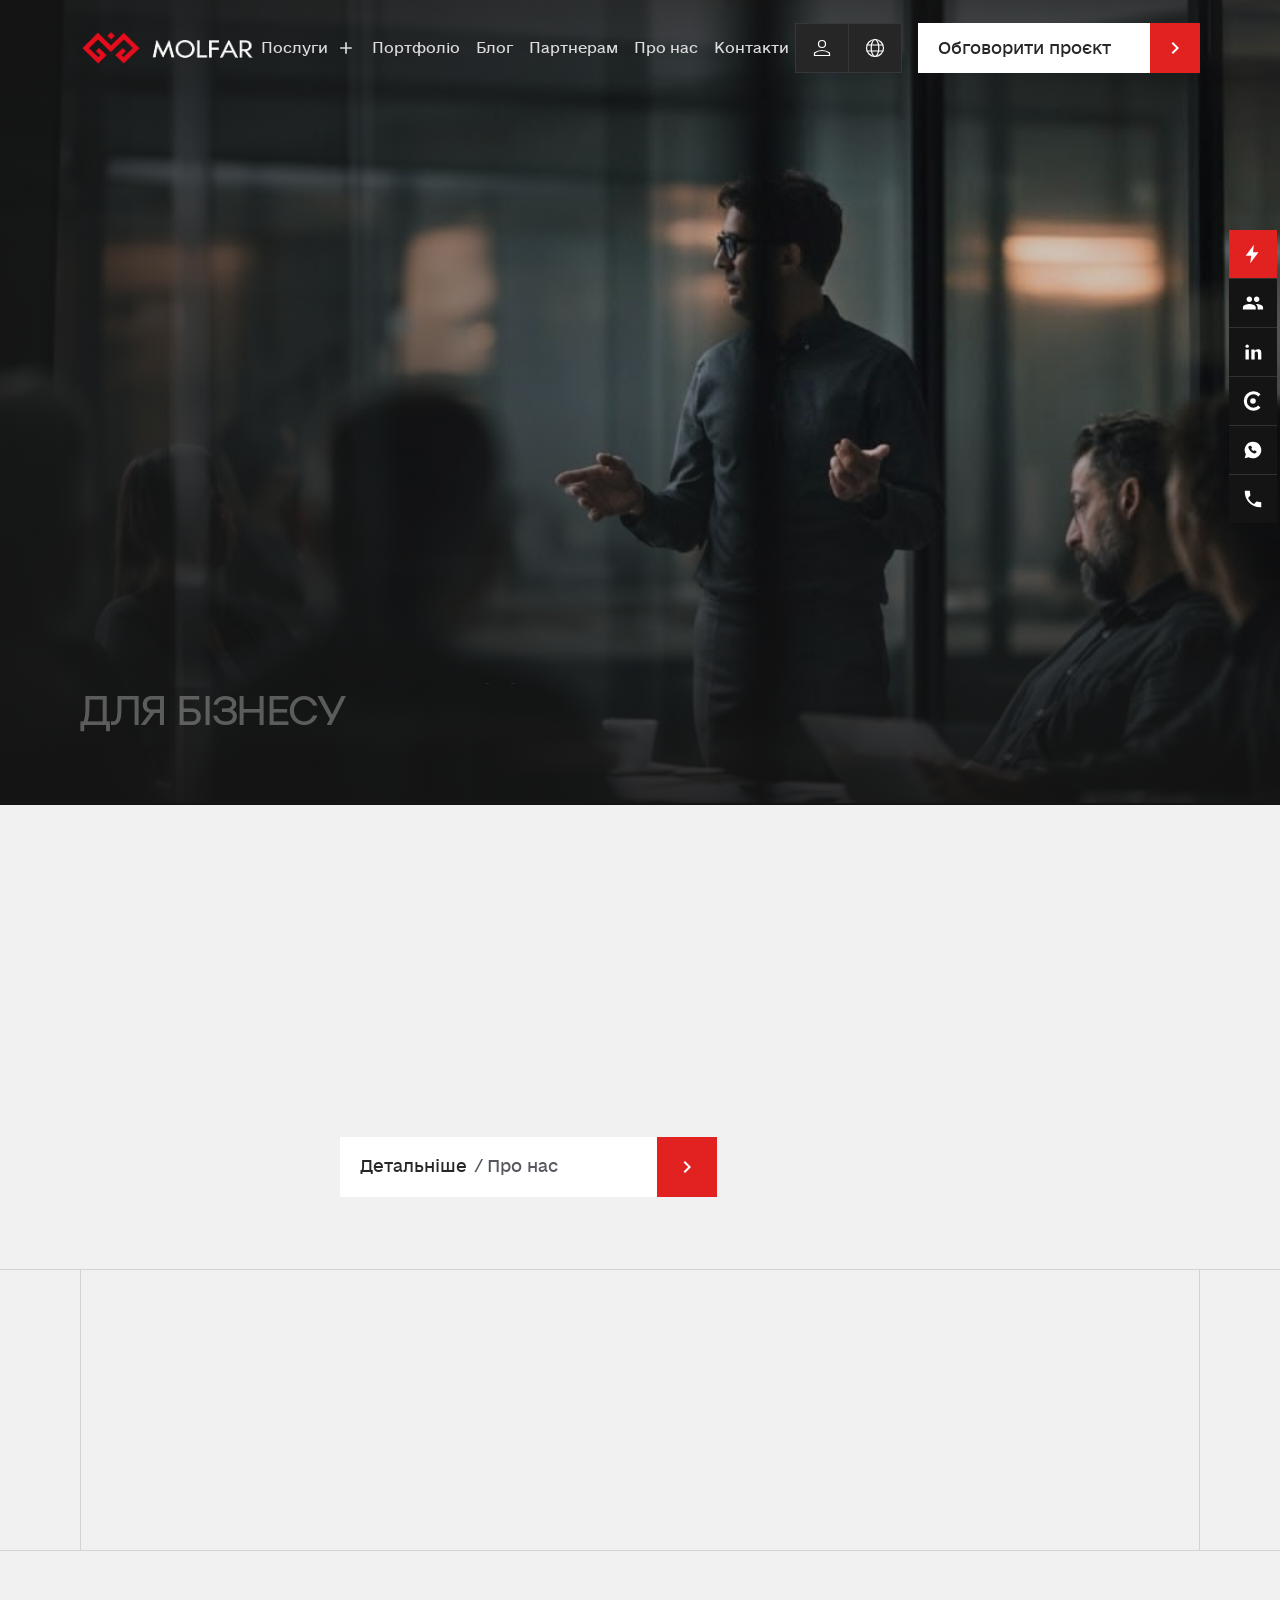
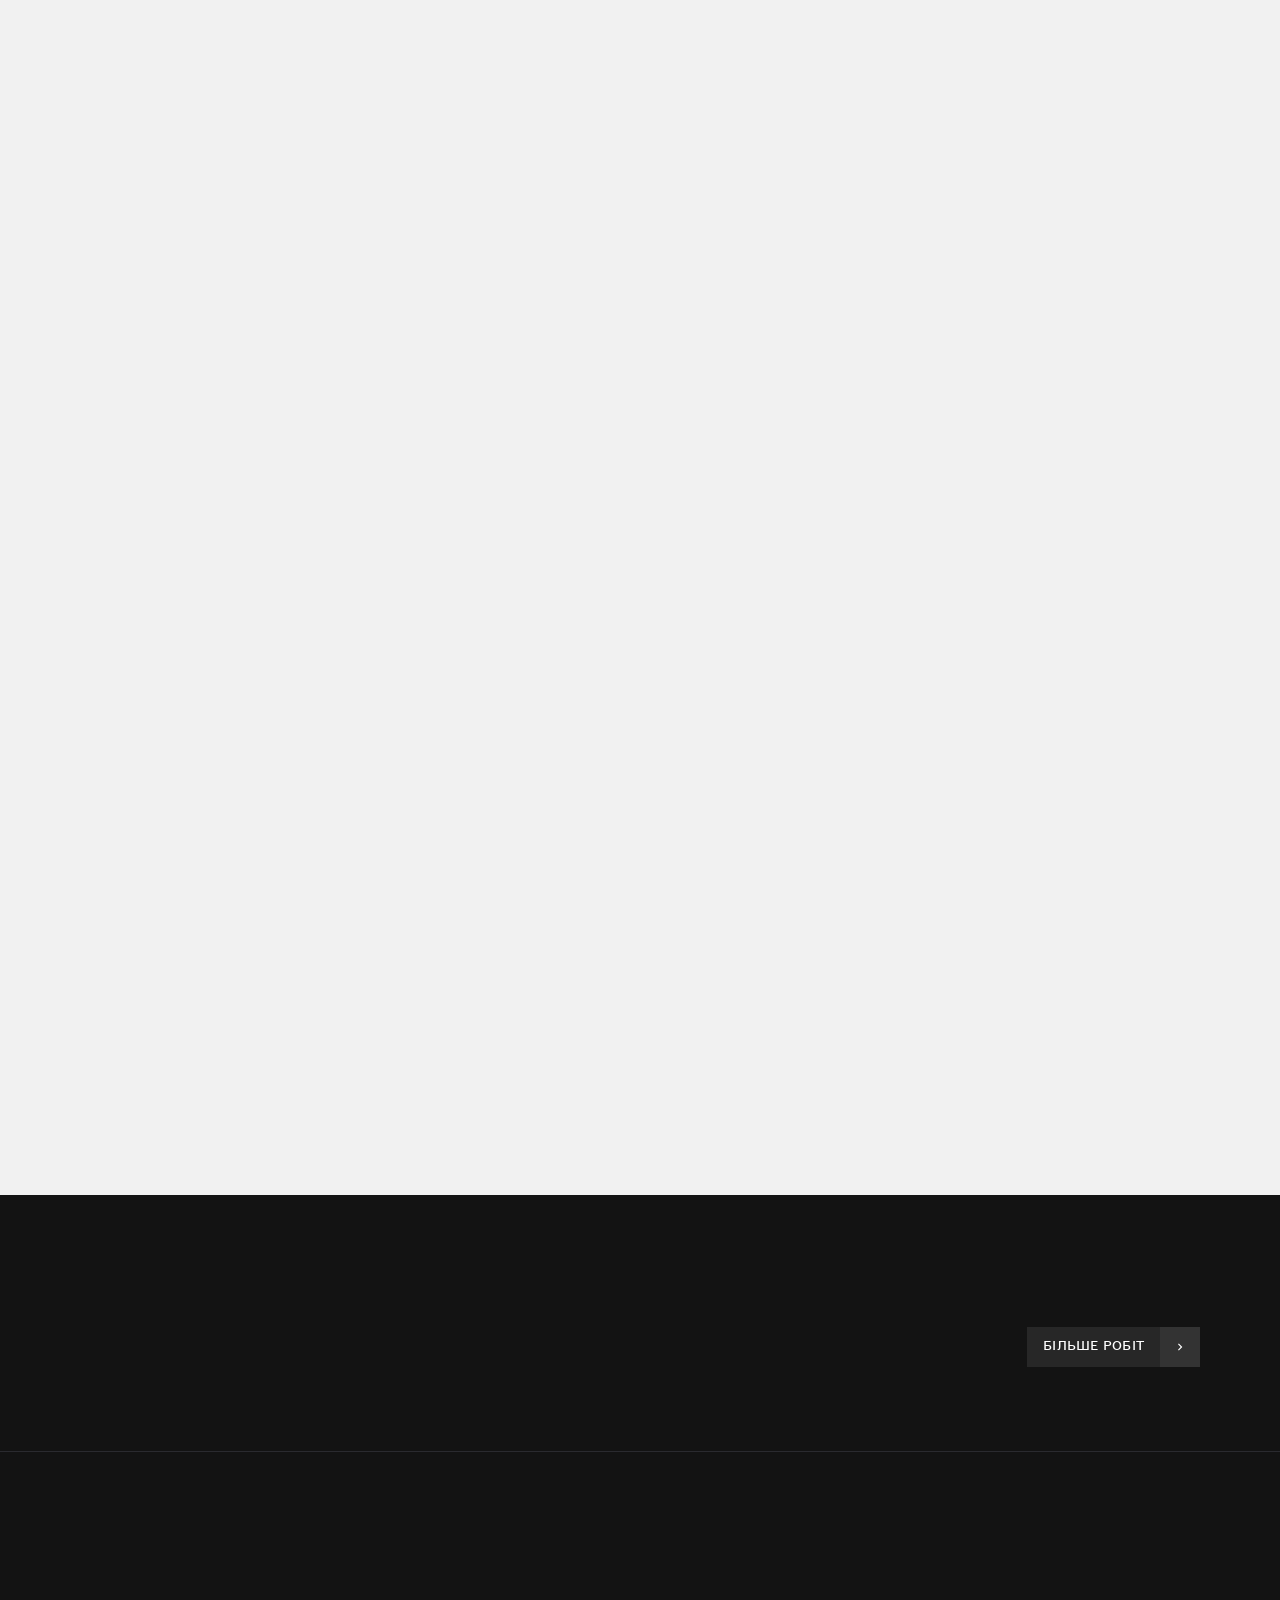
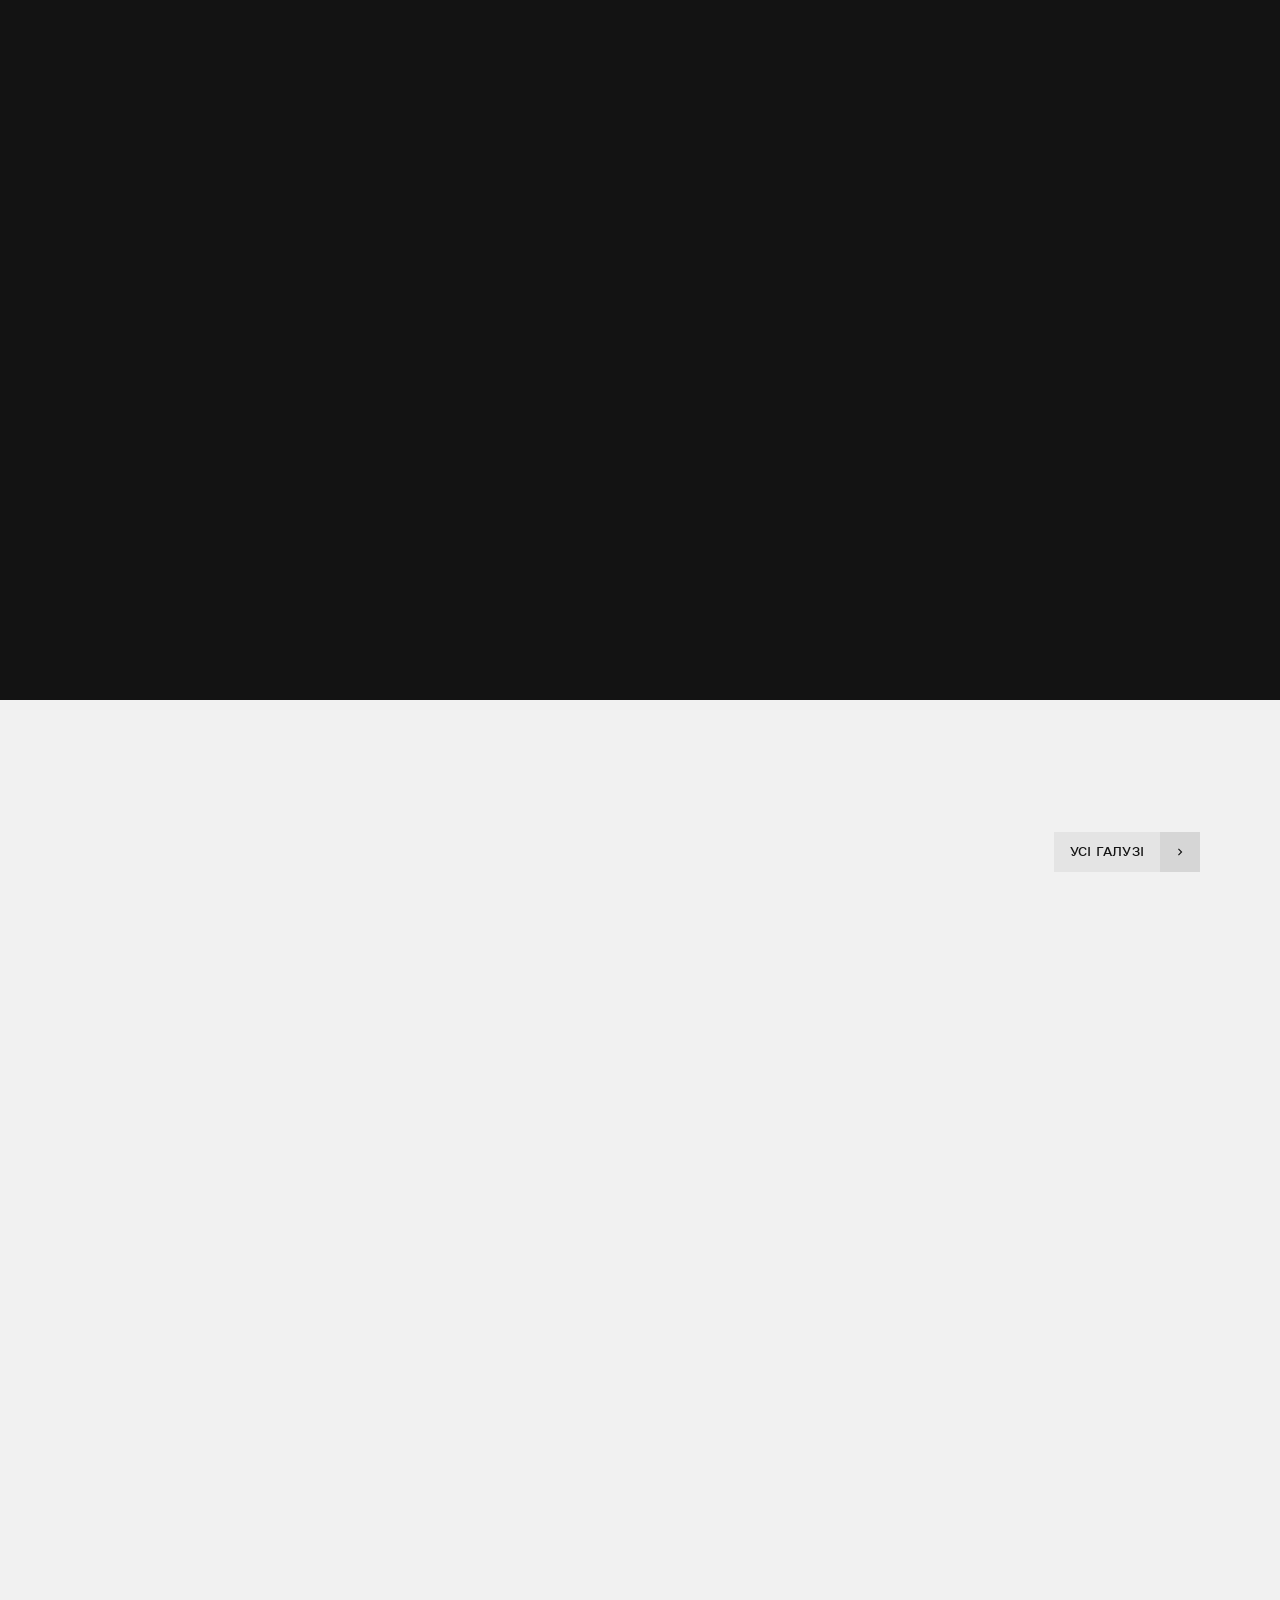
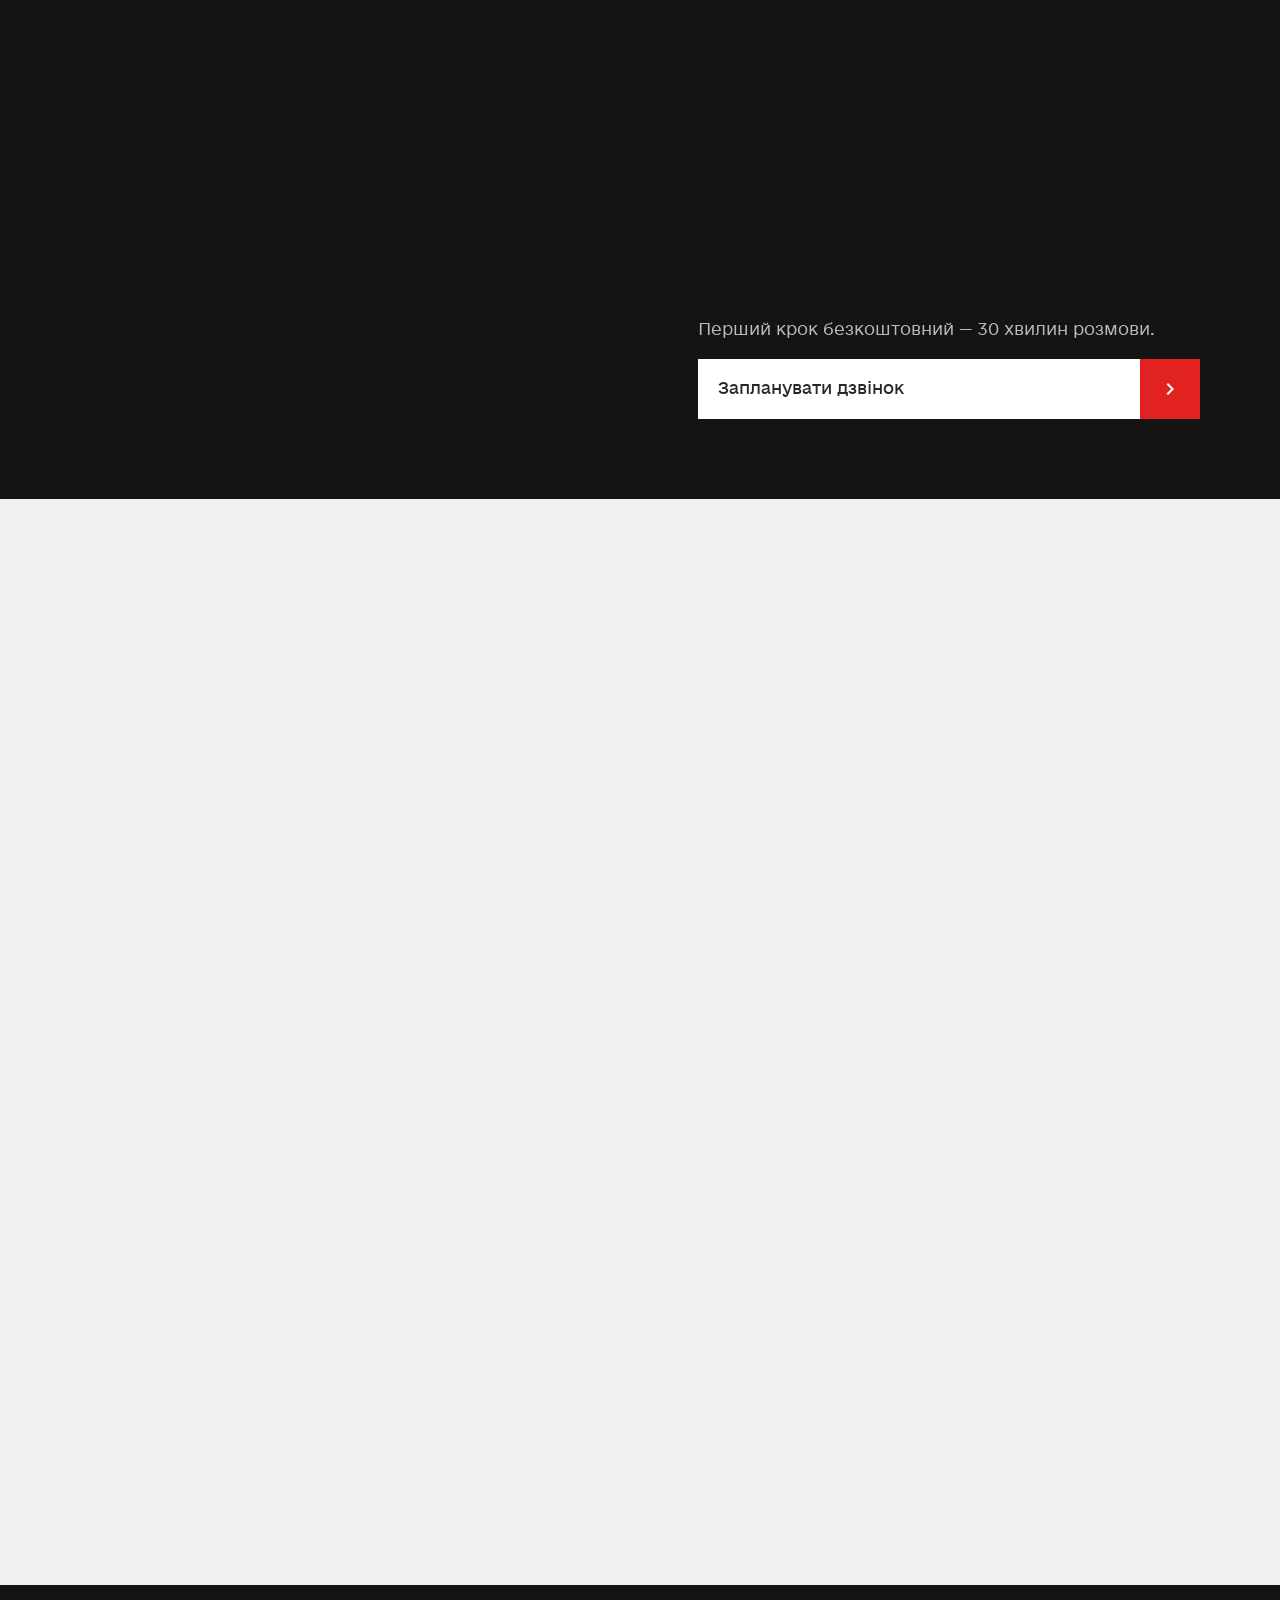
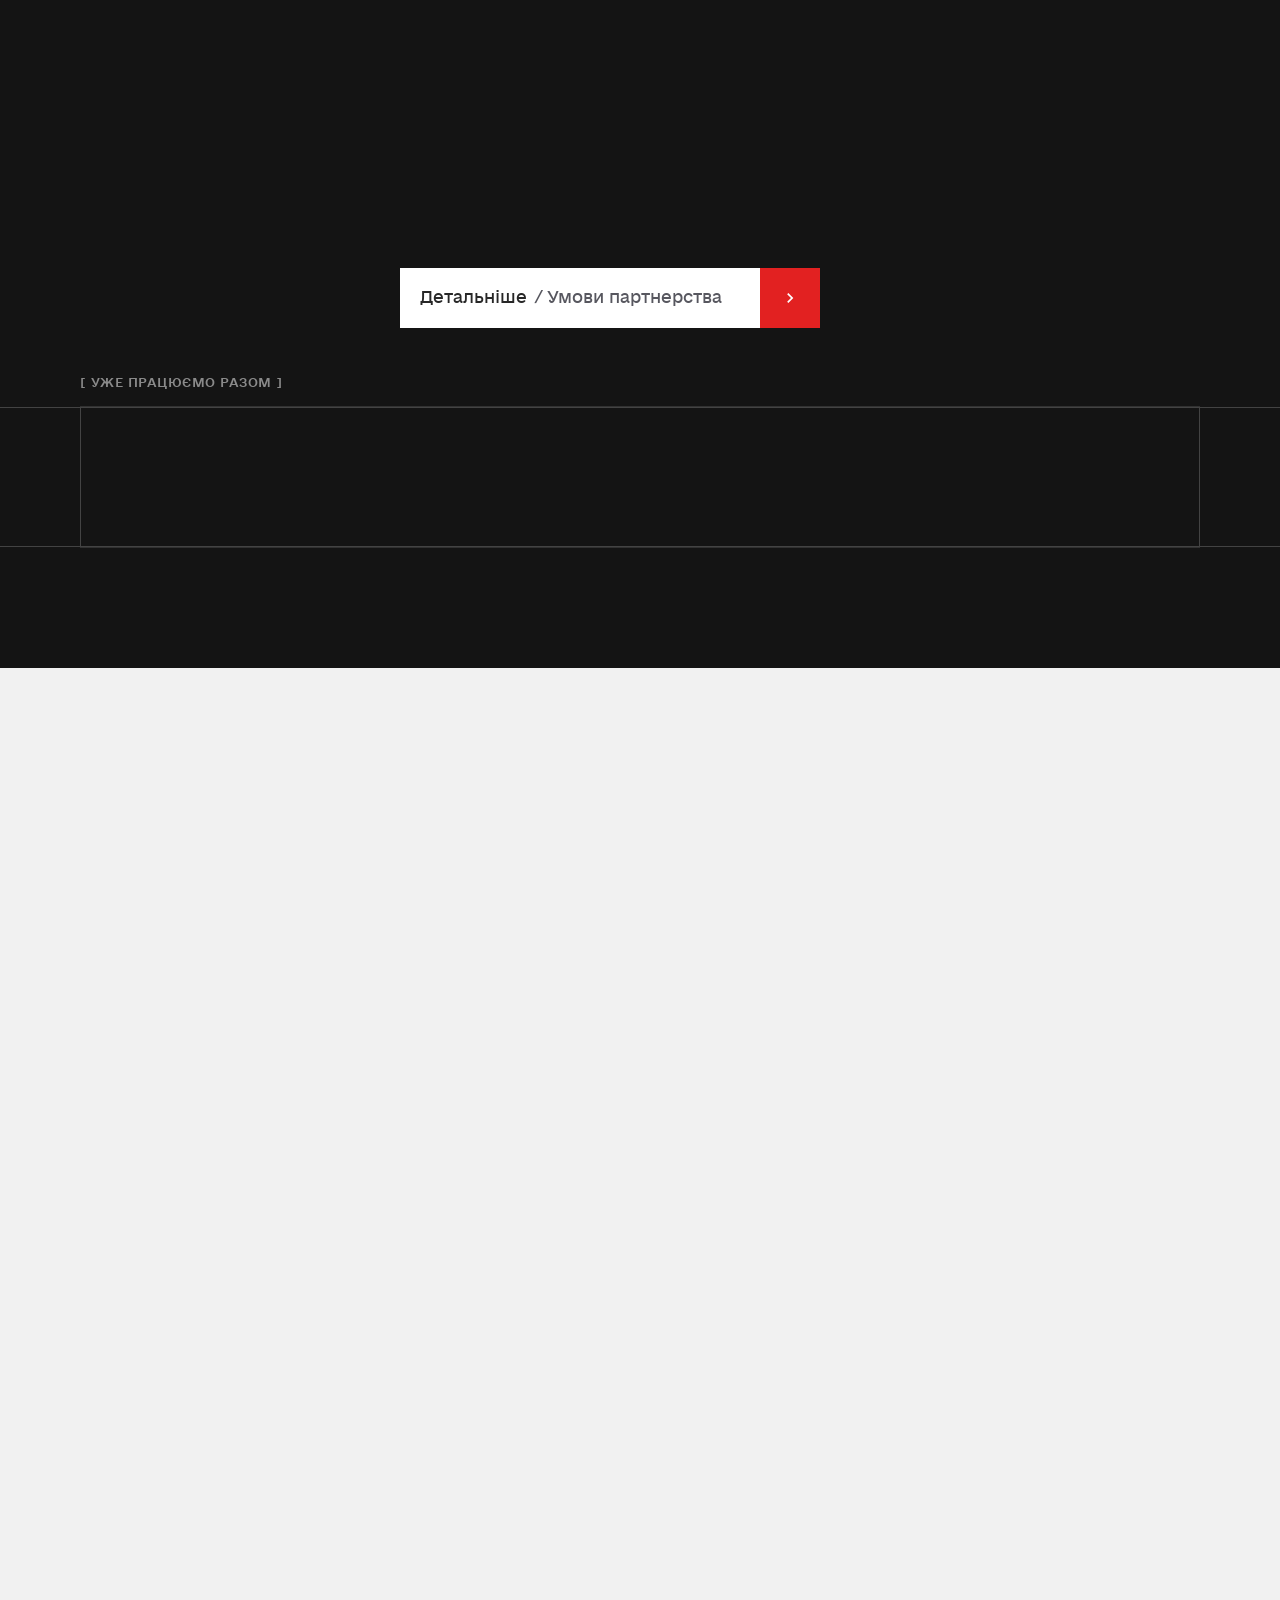
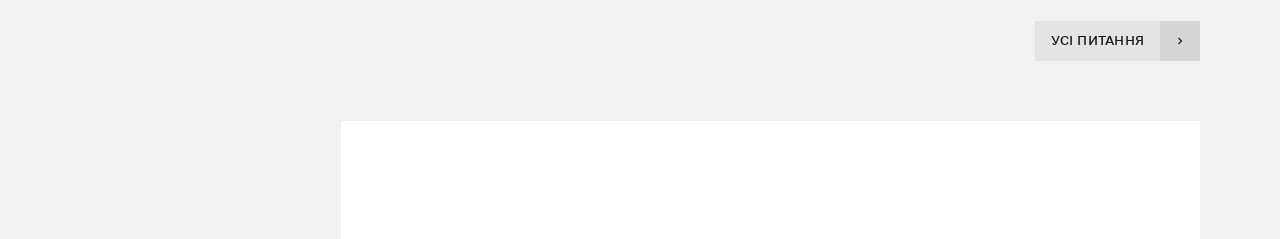
==== commit a0e3d5c6: "Головна: адаптив, токени, ховери й система руху - Одна адаптивна сторінка 1280–1920 / планшет / моба" ====
--- a/1920.html
+++ b/1920.html
@@ -1,1136 +1,4 @@
 <!doctype html>
-<html lang="uk">
-<head>
-<meta charset="utf-8">
-<meta name="viewport" content="width=device-width, initial-scale=1">
-<meta name="robots" content="noindex, nofollow">
-<title>Molfar — головна 1920</title>
-<!-- part 1 styles -->
-
-
-<link rel="preconnect" href="https://fonts.googleapis.com">
-<style>
-body{margin:0;background:#f1f1f1}
-a{color:#272727}a:hover{color:#272727}
-a:focus-visible,summary:focus-visible,input:focus-visible,select:focus-visible,textarea:focus-visible{outline:2px solid #272727;outline-offset:2px;box-shadow:0 0 0 2px #ffffff}
-.wrap{padding-left:240px;padding-right:240px;box-sizing:border-box}
-.ey{display:inline-flex;align-items:center;gap:8px;font-family:"Helvetica Neue",Helvetica,Arial,sans-serif;font-weight:500;font-size:14px;line-height:14px;text-transform:uppercase}
-.ey::before{content:"";width:6px;height:6px;background:#e22121;flex:none}
-.mono{font-family:"Helvetica Neue",Helvetica,Arial,sans-serif;font-weight:500;font-size:12px;line-height:14.4px;letter-spacing:.01em;text-transform:uppercase}
-.up{text-transform:uppercase}
-.split{display:inline-flex;align-items:stretch;height:60px;text-decoration:none;width:377px;box-sizing:border-box}
-.split .l{flex:1;display:flex;align-items:center;gap:6px;padding:0 20px;font-size:18px;line-height:24px;white-space:nowrap}
-.split .t{width:60px;flex:none;background:#e22121;color:#ffffff;display:flex;align-items:center;justify-content:center}
-.split.dark .l{background:#272727;color:#ffffff}
-.split.light .l{background:#ffffff;color:#272727}
-.split.muted .l{background:#eeeeee;color:#272727}
-.split .crumb{color:#57575f}
-.brk{width:40px;height:40px;flex:none;display:inline-flex;align-items:center;justify-content:center;position:relative;font-size:16px;line-height:16px}
-.brk svg.c{position:absolute;inset:0}
-details>summary{list-style:none;cursor:pointer}
-details>summary::-webkit-details-marker{display:none}
-details[open] .plus{transform:rotate(45deg)}
-details[open] .ttl{color:#272727}
-.field{display:flex;flex-direction:column;gap:8px}
-.field input,.field select,.field textarea{font:inherit;font-size:18px;line-height:24px;color:#272727;background:#eeeeee;border:1px solid #57575f;border-radius:0;padding:16px 20px;box-sizing:border-box;width:100%}
-.chip{display:inline-flex;align-items:center;gap:8px;height:40px;padding:0 16px;background:#eeeeee;font-size:16px;cursor:pointer}
-.chip input{accent-color:#e22121;margin:0}
-.tag{display:inline-flex;align-items:center;height:32px;padding:0 12px;background:#eeeeee}
-/* Перший екран: темний, з анімованим знаком */
-.h6 a{color:#ffffff}
-.h6 a:focus-visible{outline-color:#ffffff;box-shadow:0 0 0 2px #141414}
-.h6-mono{font-family:"Helvetica Neue",Helvetica,Arial,sans-serif;font-weight:500;font-size:12px;line-height:14.4px;letter-spacing:.01em;text-transform:uppercase}
-.h6-nv{display:inline-flex;align-items:center;gap:6px;height:96px;text-decoration:none;font-size:16px;white-space:nowrap}
-.h6-cta{display:inline-flex;align-items:center;gap:16px;font-size:16px;line-height:16px;font-weight:500;letter-spacing:-0.25px;text-transform:uppercase;text-decoration:none;white-space:nowrap}
-.h6-cta i{width:32px;height:32px;background:#e22121;color:#ffffff;display:inline-flex;align-items:center;justify-content:center}
-.h6-stage{position:absolute;left:50%;top:480px;width:1040px;margin-left:-520px;perspective:1400px}
-.h6-spin{transform:none}
-@keyframes h6sway{0%{transform:rotateX(16deg) rotateY(-16deg)}100%{transform:rotateX(8deg) rotateY(16deg)}}
-/* 1) знак промальовується тонкими лініями  2) з'являється великий червоний знак  3) зникає. Цикл 10 с */
-.h6-dash{stroke-dasharray:100;stroke-dashoffset:100;animation:h6dash 10s cubic-bezier(.6,0,.3,1) infinite}
-@keyframes h6dash{0%{stroke-dashoffset:100}32%{stroke-dashoffset:0}100%{stroke-dashoffset:0}}
-.h6-wire{animation:h6wire 10s linear infinite}
-@keyframes h6wire{0%{opacity:1}46%{opacity:1}58%{opacity:.2}86%{opacity:.2}95%{opacity:0}100%{opacity:0}}
-.h6-solid{opacity:0;transform-box:fill-box;transform-origin:center;animation:h6solid 10s ease-in-out infinite}
-@keyframes h6solid{0%{opacity:0;transform:scale(.96)}36%{opacity:0;transform:scale(.96)}52%{opacity:1;transform:scale(1)}86%{opacity:1;transform:scale(1)}95%{opacity:0;transform:scale(1.02)}100%{opacity:0;transform:scale(1.02)}}
-.h6-glow{animation:h6pulse 3.5s ease-in-out infinite alternate}
-@keyframes h6pulse{from{opacity:.35}to{opacity:.85}}
-@media (prefers-reduced-motion: reduce){.h6-spin,.h6-dash,.h6-wire,.h6-solid,.h6-glow{animation:none}.h6-dash{stroke-dashoffset:0}.h6-solid{opacity:1}.h6-wire{opacity:.2}}
-/* Портфоліо */
-.pf{background:#131313;color:#ffffff;padding-bottom:48px}
-.pf a{color:inherit}
-.pf-head{position:relative;height:269px;box-sizing:border-box;padding:0 64px;border-bottom:1px solid #2a2a2f}
-.pf-head .ey{position:absolute;left:64px;top:98px;color:#ffffff}
-.pf-h2{position:absolute;left:397px;top:100px;margin:0;width:440px;font-size:30px;line-height:40px;font-weight:500;letter-spacing:.2px;text-transform:uppercase}
-.pf-h2 span{color:#ffffff80}
-.pf-more{position:absolute;right:64px;top:199px;display:inline-flex;align-items:center;gap:8px;font-size:13px;line-height:13px;font-weight:500;text-transform:uppercase;text-decoration:none}
-.pf-more i{width:20px;height:20px;background:#e22121;color:#ffffff;display:inline-flex;align-items:center;justify-content:center}
-.pf-row{position:relative;display:flex;align-items:center;height:160px;border-bottom:1px solid #2a2a2f;text-decoration:none;transition:background .2s,color .2s}
-.pf-row:last-child{border-bottom:0}
-.pf-name{position:absolute;left:64px;font-size:16px;line-height:20px}
-.pf-tags{position:absolute;left:240px;display:flex;gap:3px}
-.pf-tag{display:inline-flex;align-items:center;height:33px;padding:0 10px;background:#000000;color:#8e8e93;font-family:"Helvetica Neue",Helvetica,Arial,sans-serif;font-weight:500;font-size:11px;letter-spacing:.02em;text-transform:uppercase}
-.pf-row.out .pf-tag{background:transparent;box-shadow:inset 0 0 0 1px #3a3a3a}
-.pf-open{position:absolute;left:600px;display:inline-flex;align-items:center;gap:8px;height:34px;min-width:34px;justify-content:center;font-size:18px;white-space:nowrap}
-.pf-open b{font-size:14px}
-.pf-open::before,.pf-open::after{content:"";position:absolute;inset:0;pointer-events:none;border:1.3px solid currentColor;
- -webkit-mask:linear-gradient(#000 0 0) top left/6px 6px no-repeat,linear-gradient(#000 0 0) top right/6px 6px no-repeat,linear-gradient(#000 0 0) bottom left/6px 6px no-repeat,linear-gradient(#000 0 0) bottom right/6px 6px no-repeat;
- mask:linear-gradient(#000 0 0) top left/6px 6px no-repeat,linear-gradient(#000 0 0) top right/6px 6px no-repeat,linear-gradient(#000 0 0) bottom left/6px 6px no-repeat,linear-gradient(#000 0 0) bottom right/6px 6px no-repeat}
-.pf-open::after{display:none}
-.pf-open b{font-weight:400;display:none}
-.pf-row.wide .pf-open,.pf-row:hover .pf-open{padding:0 10px}
-.pf-row.wide .pf-open b,.pf-row:hover .pf-open b{display:inline}
-.pf-imgs{position:absolute;right:0;top:13px;display:flex;gap:6px}
-.pf-imgs img{height:133px;width:auto;display:block}
-.pf-row.on,.pf-row:hover{background:#ffffff;color:#272727}
-.pf-row.on .pf-tag,.pf-row:hover .pf-tag{background:#000000;color:#ffffff;box-shadow:none}
-.ft-a{color:#ffffff;text-decoration:none;font-size:16px;line-height:22px}
-.ft-a:hover{color:#ffffff;text-decoration:underline}
-/* Галузі: слайдер-акордеон */
-.ind-track{display:flex;gap:8px;height:480px}
-.ind-card{position:relative;flex:1 1 0;min-width:0;overflow:hidden;color:#ffffff;text-decoration:none;background:#1b1b1b;transition:flex-basis .5s cubic-bezier(.4,0,.2,1)}
-.ind-card.on,.ind-track .ind-card:hover{flex:0 0 560px}
-.ind-track:hover .ind-card.on:not(:hover){flex:1 1 0}
-.ind-card::before{content:"";position:absolute;left:0;right:0;top:0;height:2px;background:#e22121;z-index:2;opacity:0;transition:opacity .2s}
-.ind-bg{position:absolute;inset:0;background:#3a3a3a}
-.ind-bg::after{content:"";position:absolute;inset:0;background:#000000bf;transition:background .3s}
-.ind-no{position:absolute;left:16px;top:20px;font-family:"Helvetica Neue",Helvetica,Arial,sans-serif;font-size:12px;color:#ffffff99;transition:opacity .2s}
-.ind-v{position:absolute;left:16px;bottom:64px;writing-mode:vertical-rl;transform:rotate(180deg);font-size:18px;line-height:22px;font-weight:500;text-transform:uppercase;letter-spacing:.02em;white-space:nowrap;transition:opacity .2s}
-.ind-body{position:absolute;left:28px;right:28px;top:28px;bottom:28px;display:flex;flex-direction:column;gap:16px;min-width:500px;opacity:0;transition:opacity .25s}
-.ind-lb{display:flex;align-items:center;gap:8px;font-size:13px;line-height:16px;font-weight:500;letter-spacing:.07em;text-transform:uppercase;margin-bottom:auto}
-.ind-t{font-size:30px;line-height:36px;font-weight:500;text-transform:uppercase;max-width:440px}
-.ind-chips{display:flex;flex-wrap:wrap;gap:4px}
-.ind-chip{display:inline-flex;align-items:center;height:30px;padding:0 12px;background:#ffffff1f;font-size:14px}
-.ind-foot{display:flex;align-items:center;justify-content:space-between;padding-top:8px}
-.ind-l{font-size:15px;text-decoration:underline;text-underline-offset:3px}
-.ind-bar{display:block;height:2px;background:#ffffff33}
-.ind-bar i{display:block;width:0;height:2px;background:#ffffff}
-.ind-card.on .ind-bar i{animation:indfill 6s linear forwards}
-.ind-track:hover .ind-bar i{animation-play-state:paused}
-@keyframes indfill{from{width:0}to{width:100%}}
-.ind-ic{position:absolute;right:16px;bottom:16px;width:32px;height:32px;display:inline-flex;align-items:center;justify-content:center;transition:opacity .2s}
-.ind-ic svg.c{position:absolute;inset:0}
-.ind-card.on::before,.ind-track .ind-card:hover::before{opacity:1}
-.ind-card.on .ind-bg::after,.ind-track .ind-card:hover .ind-bg::after{background:linear-gradient(#00000033,#00000000 35%,#000000d9 75%)}
-.ind-card.on .ind-body,.ind-track .ind-card:hover .ind-body{opacity:1;transition-delay:.2s}
-.ind-card.on .ind-ic,.ind-card.on .ind-v,.ind-track .ind-card:hover .ind-ic,.ind-track .ind-card:hover .ind-v{opacity:0}
-.ind-track:hover .ind-card.on:not(:hover)::before{opacity:0}
-.ind-track:hover .ind-card.on:not(:hover) .ind-bg::after{background:#000000bf}
-.ind-track:hover .ind-card.on:not(:hover) .ind-body{opacity:0;transition-delay:0s}
-.ind-track:hover .ind-card.on:not(:hover) .ind-ic,.ind-track:hover .ind-card.on:not(:hover) .ind-no,.ind-track:hover .ind-card.on:not(:hover) .ind-v{opacity:1}
-.ind-nav{width:52px;height:52px;border:0;background:#e6e6e6;color:#272727;display:inline-flex;align-items:center;justify-content:center;cursor:pointer;padding:0;transition:background .2s}
-.ind-nav:hover{background:#dadada}
-.ind-nav+.ind-nav{background:#e22121;color:#ffffff}
-.ind-nav+.ind-nav:hover{background:#c01b1b}
-.rb-tab{transition:width .2s,background .2s}
-.rb-tab:hover{width:56px;background:#c01b1b}
-/* Форма заявки */
-.fl{display:flex;flex-direction:column;gap:10px}
-.fl-l{font-size:11px;line-height:14px;font-weight:500;letter-spacing:.06em;text-transform:uppercase;color:#272727}
-.fl input,.fl select,.fl textarea{font:inherit;font-size:17px;line-height:24px;color:#272727;background:#f1f1f1;border:0;border-bottom:1px solid transparent;border-radius:0;padding:12px 16px;min-height:48px;box-sizing:border-box;width:100%}
-.fl textarea{resize:vertical;min-height:160px}
-.fl input:focus,.fl select:focus,.fl textarea:focus{outline:none;border-bottom-color:#e22121;background:#ebebeb}
-.fl-go{display:flex;align-items:center;justify-content:space-between;height:60px;padding:0 20px 0 24px;margin-top:8px;background:#e22121;color:#ffffff;text-decoration:none;font-size:18px;font-weight:500;transition:background .2s}
-.fl-go:hover{background:#c01b1b;color:#ffffff}
-.fl input::placeholder,.fl textarea::placeholder{color:#8a8a90}
-.fl-send{display:flex;align-items:stretch;height:48px;background:#f1f1f1;color:#272727;text-decoration:none}
-.fl-send>span{flex:1;display:flex;align-items:center;gap:6px;padding:0 16px;font-size:15px}
-.fl-send i{width:48px;flex:none;background:#272727;color:#ffffff;display:flex;align-items:center;justify-content:center;transition:background .2s}
-.fl-send:hover i{background:#e22121}
-.h6-seg{stroke-dasharray:1;stroke-dashoffset:1;animation:h6seg 6s cubic-bezier(.7,0,.2,1) infinite}
-@keyframes h6seg{0%{stroke-dashoffset:1;opacity:1}14%{stroke-dashoffset:0}80%{stroke-dashoffset:0;opacity:1}92%,100%{stroke-dashoffset:0;opacity:0}}
-.h6-segd{opacity:0;animation:h6segd 6s ease infinite}
-@keyframes h6segd{0%,22%{opacity:0}30%,80%{opacity:1}92%,100%{opacity:0}}
-@media (prefers-reduced-motion: reduce){.h6-seg,.h6-segd{animation:none;stroke-dashoffset:0;opacity:1}}
-.h6-ghost{display:inline-flex;align-items:stretch;height:52px;text-decoration:none;align-self:flex-start}
-.h6-ghost span{display:flex;align-items:center;padding:0 24px;background:#ffffff14;color:#ffffff;font-size:16px;transition:background .2s}
-.h6-ghost i{width:52px;background:#e22121;color:#ffffff;display:flex;align-items:center;justify-content:center}
-.h6-ghost:hover span{background:#ffffff26}
-/* Мітки й теги: Helvetica Neue капсом з трекінгом замість Geist Mono */
-.ey,.mono,.h6-mono,.pf-tag,.ind-no{letter-spacing:.07em}
-.ey{font-size:13px}
-.sv-list{list-style:none;margin:0;padding:0;border-bottom:1px solid #e6e6e9}
-.sv-row{display:flex;align-items:center;gap:14px;padding:16px 0;border-top:1px solid #e6e6e9;font-size:17px;line-height:24px;color:#272727;text-decoration:none;transition:color .2s}
-.sv-row::before{content:"";width:6px;height:6px;background:#e22121;flex:none}
-.sv-row i{margin-left:auto;color:#b4b4ba;display:flex;transition:color .2s,transform .2s}
-.sv-row:hover{color:#e22121}
-.sv-row:hover i{color:#e22121;transform:translateX(4px)}
-/* Шапка портфоліо — як у всіх секціях */
-.pf{padding-top:120px}
-.pf-head{height:auto!important;display:flex;align-items:flex-start;gap:20px;padding:0 240px 60px!important}
-.pf-head .ey{position:static!important;width:300px;flex:none;padding-top:16px}
-.pf-h2{position:static!important;width:auto!important;flex:1;font-size:36px!important;line-height:44px!important;letter-spacing:-.5px!important}
-.pf-more{position:static!important;align-self:flex-start;margin-top:12px}
-/* Рядки портфоліо: потоком, без накладань; «Переглянути» — лише при наведенні */
-.pf-row{padding-left:240px;box-sizing:border-box}
-.pf-name{position:static!important;width:200px;flex:none;font-size:18px;line-height:24px;text-transform:uppercase;font-family:"Helvetica Neue",Helvetica,Arial,sans-serif!important;font-weight:500;letter-spacing:.01em}
-.pf-tags{position:static!important;flex:none}
-.pf-tags .pf-tag{width:140px;box-sizing:border-box;justify-content:center;white-space:nowrap}
-.pf-open{position:relative!important;left:auto!important;margin-left:24px;padding:0 10px!important;gap:10px!important}
-.pf-open i{font-style:normal;display:inline-flex;align-items:center}
-.pf-open b{display:none!important;font-size:15px!important}
-.pf-open .pf-ar{display:none}
-.pf-row:hover .pf-open{padding:0 14px!important}
-.pf-row:hover .pf-open .pf-pl{display:none}
-.pf-row:hover .pf-open b{display:inline!important}
-.pf-row:hover .pf-open .pf-ar{display:none}
-.ind-d{font-size:18px;line-height:26px;color:#ffffffcc;max-width:440px}
-/* Закриті картки галузей — варіант 1: номер зверху, назва знизу, по центру */
-.ind-no{left:50%!important;top:28px!important;transform:translateX(-50%);font-size:13px!important;line-height:16px;color:#ffffff80!important}
-.ind-v{left:50%!important;bottom:28px!important;transform:translateX(-50%) rotate(180deg)!important;font-size:15px!important;line-height:18px!important;letter-spacing:.06em!important}
-.ind-ic{display:none!important}
-.ind-btn{margin-top:4px;align-self:flex-start;display:inline-flex;align-items:stretch;height:40px}
-.ind-btn>span{display:flex;align-items:center;padding:0 14px;background:#ffffff;color:#272727;font-size:14px;white-space:nowrap}
-.ind-btn i{width:40px;background:#e22121;color:#ffffff;display:flex;align-items:center;justify-content:center}
-.ind-card.on .ind-bg::after,.ind-track .ind-card:hover .ind-bg::after{background:linear-gradient(#000000b3,#00000026 45%,#000000b3)!important}
-.ind-s{font-size:28px;line-height:36px;font-weight:500;text-transform:uppercase;color:#ffffff;max-width:460px}
-.pr-row{all:unset;box-sizing:border-box;width:100%;height:88px;display:flex;align-items:center;gap:24px;padding:0 28px;background:#1e1e1e;border-top:1px solid #ffffff1f;color:#ffffff;cursor:pointer;transition:background .2s}
-.pr-row:hover{background:#262626}
-.pr-row.on{background:#2a2a2a;box-shadow:inset 3px 0 0 #e22121}
-.pr-no{width:56px;font-size:40px;line-height:40px;font-weight:500;letter-spacing:-1px;color:#ffffff40}
-.pr-row.on .pr-no{color:#e22121}
-.pr-t{flex:1;font-size:24px;line-height:28px;font-weight:500}
-.pr-g{padding:7px 10px;background:#ffffff14;color:#ffffffcc}
-.pr-row .plus{transition:transform .25s}
-.pr-row.on .plus{transform:rotate(45deg)}
-.pr-pan{position:absolute;inset:0;background:#1e1e1e;padding:32px;box-sizing:border-box;display:flex;flex-direction:column;justify-content:space-between;animation:prIn .3s ease}
-@keyframes prIn{from{opacity:0;transform:translateX(-16px)}to{opacity:1;transform:none}}
-.pr-o{display:flex;align-items:center;gap:10px;font-size:16px;line-height:22px}
-.pr-o i{width:6px;height:6px;background:#e22121;flex:none}
-.tc-tab{all:unset;box-sizing:border-box;cursor:pointer;height:36px;padding:0 14px;display:inline-flex;align-items:center;border:1px solid #2727272e;font-size:12px;line-height:14px;font-weight:500;letter-spacing:.07em;text-transform:uppercase;color:#272727;transition:background .15s,color .15s}
-.tc-tab:hover{border-color:#272727}
-.tc-tab.on{background:#141414;border-color:#141414;color:#ffffff}
-.tc-track{display:grid;grid-auto-flow:column;grid-template-rows:repeat(2,52px);grid-auto-columns:240px;gap:8px;overflow-x:auto;padding:0 240px;scroll-padding:0 240px;scroll-behavior:smooth;scrollbar-width:none}
-.tc-track::-webkit-scrollbar{display:none}
-.tc-item{height:52px;background:#ffffff;display:flex;align-items:center;gap:12px;padding:0 18px;font-size:16px;line-height:20px;font-weight:500;color:#272727;text-decoration:none;animation:tcIn .25s ease}
-
-.tc-go{width:28px;height:28px;flex:none;display:flex;align-items:center;justify-content:center;border:1px solid currentColor;opacity:.5}
-.tc-ar{all:unset;cursor:pointer;width:44px;height:44px;display:flex;align-items:center;justify-content:center;border:1px solid #2727272e;color:#272727}
-.tc-ar:hover{border-color:#272727}
-@keyframes tcIn{from{opacity:0}to{opacity:1}}
-.tcur{width:3px;height:30px;margin-left:4px;background:#e22121;animation:tcBlink .9s steps(1) infinite}
-@keyframes tcBlink{50%{opacity:0}}
-.rl{display:block;overflow:hidden;padding-bottom:2px}
-.ri{display:block;transform:translateY(105%);animation:rlUp .9s cubic-bezier(.2,.7,.2,1) .1s forwards}
-.rp{opacity:0;transform:translateY(16px);animation:rpUp .8s ease .45s forwards}
-@keyframes rlUp{to{transform:none}}
-@keyframes rpUp{to{opacity:1;transform:none}}
-.tl-tile{height:120px;background:#ffffff;display:flex;align-items:center;justify-content:center}
-.tl-slot{width:132px;height:44px;display:flex;align-items:center;justify-content:center;border:1px dashed #27272733;color:#27272773}
-.tk-bar{display:flex;align-items:center;justify-content:space-between;gap:20px;margin-bottom:8px}
-.tk-tabs{display:flex;gap:8px;flex-wrap:wrap}
-.tk-tabs .tc-tab{gap:8px}
-.tk-n{font-size:11px;opacity:.5}
-.tk-legend{display:flex;align-items:center;gap:8px;font-size:13px;color:#57575f}
-.tk-grid{grid-template-columns:repeat(5,minmax(0,1fr));gap:8px;min-height:248px;align-content:start}
-.tk-grid .tl-tile{position:relative}
-.tk-core{display:inline-block;width:6px;height:6px;background:#e22121;flex:none}
-.tl-tile .tk-core{position:absolute;top:14px;left:14px}
-.tk-ai{display:grid;grid-template-columns:400px 1fr;gap:20px;align-items:center;background:#141414;color:#ffffff;padding:28px 28px 28px 32px;margin-top:8px}
-.tk-ai-h{display:flex;align-items:center;gap:20px}
-.tk-ai-badge{width:56px;height:56px;flex:none;background:#e22121;display:flex;align-items:center;justify-content:center;font-size:20px;font-weight:500;letter-spacing:.04em}
-.tk-ai-row{display:grid;grid-template-columns:repeat(4,minmax(0,1fr));gap:8px}
-.tk-ai-t{height:72px;background:#1e1e1e;display:flex;align-items:center;justify-content:center}
-.tk-ai-slot{width:120px;height:36px;display:flex;align-items:center;justify-content:center;border:1px dashed #ffffff33;color:#ffffffb3}
-.aib{background:#141414;color:#fff}
-.ai-t{height:72px;background:#1e1e1e;display:flex;align-items:center;justify-content:center}
-.ai-badge{width:48px;height:48px;flex:none;background:#e22121;color:#fff;display:flex;align-items:center;justify-content:center;font-size:18px;font-weight:500;letter-spacing:.04em}
-.conn{display:grid;grid-template-columns:repeat(5,minmax(0,1fr));gap:8px;height:40px}
-.conn i{justify-self:center;width:1px;background:linear-gradient(#e22121,#e2212100)}
-.tk-tabs .tc-tab{height:44px;padding:0 6px 0 12px;gap:12px;border:1px solid #27272733;font-size:15px;line-height:18px;font-weight:400;letter-spacing:0;text-transform:none;color:#272727;background:transparent}
-.tk-tabs .tc-tab:hover{border-color:#272727}
-.tk-tabs .tc-tab .tk-n{min-width:28px;height:32px;display:flex;align-items:center;justify-content:center;background:#e4e4e4;color:#272727;opacity:1;font-family:"Helvetica Neue",Helvetica,Arial,sans-serif;font-weight:500;font-size:12px;letter-spacing:.01em}
-.tk-tabs .tc-tab.on{background:#272727;border-color:#272727;color:#ffffff}
-.tk-tabs .tc-tab.on .tk-n{background:#ffffff;color:#272727}
-.ind-card.on .ind-no,.ind-track .ind-card:hover .ind-no{left:auto!important;right:28px;transform:none;z-index:3;color:#ffffff!important}
-.ind-card.on .ind-lb,.ind-track .ind-card:hover .ind-lb{color:#ffffff}
-.ind-track:hover .ind-card.on:not(:hover) .ind-no{left:50%!important;right:auto;transform:translateX(-50%);color:#ffffff80!important}
-.split.dark .crumb{color:#ffffff80}
-details[name="svc"][open]{background:#ffffff!important;color:#272727}
-details[name="svc"][open] .ttl{color:#141414!important}
-details[name="svc"][open] .brk{color:#141414}
-details[name="svc"][open] summary{color:#57575f}
-.sx-open{display:grid;grid-template-columns:repeat(12,minmax(0,1fr));column-gap:20px;padding:0 40px 32px}
-.sx-ph2{grid-column:span 4;min-height:220px;background:#bababa}
-.sx-open .sx-tag{display:inline-flex;align-items:center;gap:8px;height:40px;padding:0 10px 0 14px;background:#f1f1f1;color:#272727;text-decoration:none;font-size:15px;transition:background .2s,color .2s}
-.sx-open .sx-tag:hover{background:#141414;color:#fff}
-.sx-card{display:grid;grid-template-columns:repeat(12,minmax(0,1fr));column-gap:20px;padding:20px;background:#fff;border:1px solid #e6e6e9;text-decoration:none;color:#272727;transition:background .2s}
-.sx-card.on{background:#e4e4e6;border-color:#e4e4e6}
-.sx-mk{width:10px;height:10px;background:#e22121}
-.sx-ph{grid-column:span 4;height:180px;background:#bababa}
-.sx-body{grid-column:5/span 8;display:flex;flex-direction:column;gap:14px}
-.sx-t{margin:0;font-size:26px;line-height:30px;font-weight:500;text-transform:uppercase;letter-spacing:-.3px}
-.sx-tags{display:flex;flex-wrap:wrap;gap:6px;margin-top:auto}
-.sx-tag{display:inline-flex;align-items:center;height:34px;padding:0 12px;background:#f1f1f1;font-size:14px;color:#272727}
-.sx-card.on .sx-tag{background:#fff}
-.num{width:40px;height:40px;flex:none;display:inline-flex;align-items:center;justify-content:center;background:#f1f1f1;color:#57575f;font-family:"Helvetica Neue",Helvetica,Arial,sans-serif;font-size:13px;line-height:13px;font-weight:500;letter-spacing:.07em;transition:color .2s,background .2s}
-details[open]>summary .num{color:#e22121}
-.num.dk{background:#ffffff14;color:#ffffff80}
-#v2-services details[open] .plus{transform:none!important}
-#v2-services details[open] .plus path{transform:rotate(45deg);transform-origin:12px 12px}
-/* hover: заливка */
-.split{position:relative;overflow:hidden;isolation:isolate}
-.split.light{background:#ffffff}.split.dark{background:#272727}.split.muted{background:#eeeeee}
-.split .l{background:transparent!important;position:relative;z-index:1;transition:color .35s}
-.split .t{position:relative;z-index:1}
-.split::before{content:"";position:absolute;top:0;right:0;bottom:0;width:0;background:#e22121;z-index:0;transition:width .45s cubic-bezier(.7,0,.2,1)}
-.split:hover::before{width:100%}
-.split:hover .l,.split:hover .l .crumb{color:#ffffff!important}
-/* шрифт тексту: Onest; заголовки й підписи — Helvetica Neue */
-body *{font-family:Onest,"Helvetica Neue",Helvetica,Arial,sans-serif}
-h1,h1 *,h2,h2 *,h3,h3 *,.up,.up *,.ey,.mono,.h6-mono,.lb,.num,.tnum,.ttl,.sa-t,.sa-no,.ind-s,.ind-v,.ind-no,.ind-lb,.ap-pr b,.pf-more,.th-no,
-[style*="uppercase"],[style*="uppercase"] *,ul[aria-label="Факти про Molfar"] li>span:first-child,.ft-big,.ft-word{font-family:"e-Ukraine","Helvetica Neue",Helvetica,Arial,sans-serif!important}
-
-/* AI-блок: біжучі стрічки */
-.aiw{background:#141414;color:#fff;position:relative;overflow:hidden}
-.ai2{height:88px;min-width:180px;box-sizing:border-box;padding:0 24px;display:flex;align-items:center;justify-content:center;background:#1e1e1e;border:1px solid #ffffff14;transition:background .3s,border-color .3s;flex:none}
-.ai2:hover{background:#272727;border-color:#e22121}
-.ai2.tx span{font-family:"Helvetica Neue",Helvetica,Arial,sans-serif;font-size:20px;font-weight:500;letter-spacing:-.3px;color:#ffffffb3}
-.ai2.tx:hover span{color:#fff}
-.mq{display:flex;flex-direction:column;gap:8px;-webkit-mask-image:linear-gradient(90deg,transparent,#000 12%,#000 88%,transparent);mask-image:linear-gradient(90deg,transparent,#000 12%,#000 88%,transparent);overflow:hidden}
-.mq-r{display:flex;gap:8px;width:max-content;animation:mq 40s linear infinite}
-.mq-r.rev{animation-direction:reverse;animation-duration:46s}
-.mq:hover .mq-r{animation-play-state:paused}
-@keyframes mq{to{transform:translateX(-50%)}}
-.ai-big{font-family:"Helvetica Neue",Helvetica,Arial,sans-serif;font-size:120px;line-height:100px;font-weight:500;letter-spacing:-4px}
-.ai-big sup{font-size:40px;color:#e22121;vertical-align:top;line-height:40px}
-
-/* підпослуги списком */
-.sx-list{list-style:none;margin:0;padding:0;display:grid;grid-template-columns:1fr 1fr;column-gap:24px}
-.sx-list a{display:flex;align-items:center;justify-content:space-between;gap:12px;height:52px;border-top:1px solid #e6e6e9;color:#272727;text-decoration:none;font-size:16px;transition:color .2s}
-.sx-list li:nth-last-child(-n+2) a{border-bottom:1px solid #e6e6e9}
-.sx-list a svg{flex:none;color:#c4c4c8;transition:color .2s,transform .2s}
-.sx-list a:hover{color:#e22121}
-.sx-list a:hover svg{color:#e22121;transform:translateX(3px)}
-
-/* AI-стрічка компактна */
-.ai-row{display:flex;align-items:center;gap:24px;background:#141414;color:#fff;padding:20px 24px}
-.ai-row .t{flex:none;display:flex;align-items:center;gap:14px}
-.ai-row .t b{width:44px;height:44px;background:#e22121;display:flex;align-items:center;justify-content:center;font-weight:500;font-size:16px}
-.mq2{flex:1;overflow:hidden;-webkit-mask-image:linear-gradient(90deg,transparent,#000 10%,#000 90%,transparent);mask-image:linear-gradient(90deg,transparent,#000 10%,#000 90%,transparent)}
-.mq2>div{display:flex;gap:6px;width:max-content;animation:mq2 36s linear infinite}
-@keyframes mq2{to{transform:translateX(-50%)}}
-.ai-c{height:56px;min-width:140px;padding:0 18px;box-sizing:border-box;display:flex;align-items:center;justify-content:center;background:#1e1e1e;border:1px solid #ffffff14;flex:none;font-size:16px;font-weight:500;color:#ffffffb3}
-
-/* hero без анімації — тексти видно одразу */
-.st,.st *{animation:none!important}
-.st .ri,.st .rp,.st .st-r,.st .st-h1,.st .rl{opacity:1!important;transform:none!important;clip-path:none!important}
-
-/* перший екран: базові стилі */
-.st{position:relative;width:1920px;height:900px;overflow:hidden;background:#141414;color:#fff;flex:none}
-.st .pst{position:absolute;inset:0;width:100%;height:100%}
-.st .sh{position:absolute;inset:0;background:linear-gradient(180deg,#141414b3 0,#14141433 22%,#14141433 50%,#141414e6 100%),linear-gradient(90deg,#141414cc 0,#14141400 65%)}
-.st-hd nav a,.st-hd nav button,.st-hd nav span{color:#ffffffd9!important}
-
-/* Галузі: хедер відкритої картки — плашка як Clutch на першому екрані */
-.ind-lb{align-self:stretch;padding:14px 18px;background:#ffffff14;backdrop-filter:blur(12px);-webkit-backdrop-filter:blur(12px);border:1px solid #ffffff26;gap:10px!important;font-size:14px!important;line-height:18px!important}
-.ind-lbn{margin-left:auto;font-size:13px;letter-spacing:.07em;color:#ffffff99}
-.ind-card.on .ind-no,.ind-track .ind-card:hover .ind-no{opacity:0}
-.ind-track:hover .ind-card.on:not(:hover) .ind-no{opacity:1}
-/* Другорядна кнопка — варіант 8: сіра плашка */
-.pf-more{height:40px;padding:0 14px 0 16px;gap:10px!important;background:#e4e4e4;color:#141414!important;font-size:13px;letter-spacing:.04em;transition:background .25s,color .25s}
-.pf-more i{width:auto!important;height:auto!important;background:none!important;color:inherit!important}
-.pf-more:hover{background:#e22121;color:#ffffff!important}
-#v2-cases .pf-more{background:#272727;color:#ffffff!important}
-#v2-cases .pf-more:hover{background:#e22121}
-
-/* Другорядна кнопка: стрілка в окремому квадраті */
-.pf-more{padding:0 0 0 16px!important;gap:14px!important;align-items:center!important}
-.pf-more>span{display:flex;align-items:center}
-.pf-more i{width:40px!important;height:40px!important;flex:none;display:inline-flex!important;align-items:center;justify-content:center;background:#d6d6d6!important;color:#141414!important;transition:background .25s,color .25s}
-.pf-more:hover i{background:#c01b1b!important;color:#ffffff!important}
-#v2-cases .pf-more i{background:#333333!important;color:#ffffff!important}
-#v2-cases .pf-more:hover i{background:#c01b1b!important}
-
-/* Про нас: картки статистики біліють при наведенні */
-.ab-hv [style*="min-height:240px"]{transition:background .25s}
-.ab-hv [style*="min-height:240px"]:hover{background:#ffffff}
-
-
-
-/* Технології: вкладки — сегменти, лічильник угорі (варіант 2) */
-.tk-tabs{display:inline-flex!important;background:#e4e4e4;padding:4px;gap:4px!important;flex-wrap:nowrap!important}
-.tk-tabs .tc-tab{height:44px!important;padding:0 18px!important;gap:3px!important;border:0!important;background:transparent!important;color:#57575f!important;font-size:15px!important;align-items:center!important;transition:background .2s,color .2s}
-.tk-tabs .tc-tab:hover{color:#141414!important}
-.tk-tabs .tc-tab .tk-n{min-width:0!important;height:auto!important;background:none!important;align-self:flex-start;margin-top:10px;font-size:11px!important;line-height:11px;color:#8e8e93!important}
-.tk-tabs .tc-tab.on{background:#ffffff!important;color:#141414!important}
-.tk-tabs .tc-tab.on .tk-n{color:#e22121!important;background:none!important}
-
-/* 1920: контент у колонці 1440, обмеження довжини рядка */
-section h2{max-width:1040px}
-#v2-about h2{max-width:1200px}
-#v2-about p{width:auto!important;max-width:720px}
-#v2-seo p,#v2-seo li{max-width:760px}
-#v2-faq details p{max-width:880px}
-
-/* Адаптив 1920: закриті картки галузей як на 1440 (95px), відкрита тягнеться */
-.ind-card{flex:0 0 95px!important}
-.ind-card.on,.ind-track .ind-card:hover{flex:1 1 0!important}
-.ind-track:hover .ind-card.on:not(:hover){flex:0 0 95px!important}
-
-
-/* Акордеони: плюс → мінус (не хрестик) */
-details[open] .plus,.pr-row.on .plus,.seo-more[open]>summary .plus,.sa-row.on .sa-ic .pl{transform:none!important}
-details[open] .plus path,.pr-row.on .plus path,.seo-more[open]>summary .plus path{transform:none!important;d:path("M19 13H5v-2h14z")}
-
-/* Квіз-калькулятор */
-.qz-opt{all:unset;box-sizing:border-box;cursor:pointer;display:flex;align-items:center;gap:14px;min-height:60px;padding:14px 18px;background:#ffffff;font-size:16px;line-height:22px;color:#272727;transition:box-shadow .2s,background .2s}
-.qz-opt:hover{background:#fafafa;box-shadow:inset 0 0 0 1px #27272726}
-.qz-opt .qz-box{width:20px;height:20px;flex:none;box-sizing:border-box;border:1.5px solid #c4c4c8;display:flex;align-items:center;justify-content:center;color:transparent;transition:background .2s,border-color .2s}
-.qz-opt.on{box-shadow:inset 3px 0 0 #e22121}
-.qz-opt.on .qz-box{background:#e22121;border-color:#e22121;color:#ffffff}
-.qz-in{height:52px;box-sizing:border-box;padding:0 16px;background:#ffffff;border:0;border-bottom:2px solid #ffffff;display:flex;align-items:center;font-size:16px;color:#8e8e93}
-.qz-lab{font-size:12px;letter-spacing:.08em;text-transform:uppercase;color:#57575f}
-.qz-back{all:unset;cursor:pointer;display:inline-flex;align-items:center;gap:8px;height:52px;padding:0 18px 0 12px;background:#e4e4e4;color:#272727;font-size:16px;transition:background .2s}
-.qz-back:hover{background:#d6d6d6}
-.qz-back.off{opacity:.35;pointer-events:none}
-.qz-next.off{opacity:.35;pointer-events:none}
-.qz-sum li{display:flex;justify-content:space-between;gap:16px;padding:10px 0;border-top:1px solid #ffffff1f;font-size:14px;line-height:20px;color:#ffffffb3}
-.qz-sum li b{font-weight:500;color:#ffffff;text-align:right}
-
-/* ===== Шрифти дизайн-системи Molfar (14.11.2026): заголовки NAMU Pro, текст e-Ukraine ===== */
-@font-face{font-family:"NAMU Pro";src:url(fonts/NAMU-Pro.woff2) format("woff2");font-weight:400;font-style:normal;font-display:swap}
-@font-face{font-family:"e-Ukraine";src:url(fonts/e-Ukraine-Light.woff2) format("woff2");font-weight:300;font-style:normal;font-display:swap}
-@font-face{font-family:"e-Ukraine";src:url(fonts/e-Ukraine-Regular.woff2) format("woff2");font-weight:400;font-style:normal;font-display:swap}
-@font-face{font-family:"e-Ukraine";src:url(fonts/e-Ukraine-Medium.woff2) format("woff2");font-weight:500;font-style:normal;font-display:swap}
-@font-face{font-family:"e-Ukraine";src:url(fonts/e-Ukraine-Bold.woff2) format("woff2");font-weight:700;font-style:normal;font-display:swap}
-body,body *{font-family:"e-Ukraine","Helvetica Neue",Helvetica,Arial,sans-serif!important}
-/* заголовки й цифри статистики — NAMU Pro, одна вага */
-:root h1,:root h1 *,:root h2,:root h2 *,:root h3,:root h3 *,:root h4,:root h4 *,:root .up,:root .up *,:root .ttl,:root .sa-t,:root .ind-s,:root .ft-big,:root .ft-word,:root .ai-big,:root .ai2.tx span,:root .pf-name,:root ul[aria-label="Факти про Molfar"] li>span:first-child,:root b[style*="font-size:88px"],:root span[style*="font-size:52px"],:root .ap-pr b{font-family:"NAMU Pro","Helvetica Neue",Helvetica,Arial,sans-serif!important;font-weight:400!important}
-/* мітки, теги, лічильники — e-Ukraine Medium */
-:root .ey,:root .mono,:root .h6-mono,:root .lb,:root .num,:root .tnum,:root .pf-tag,:root .ind-no,:root .ind-lb,:root .th-no,:root .tk-n,:root .sa-no,:root .ind-v{font-family:"e-Ukraine","Helvetica Neue",Helvetica,Arial,sans-serif!important;font-weight:500!important}
-.ey{font-size:13px!important;line-height:13px!important;letter-spacing:.04em!important}
-.mono,.h6-mono,.pf-tag,.tk-n{font-size:11px!important;letter-spacing:.04em!important}
-/* текст: Light 16/26 */
-p{font-weight:300!important}
-p[style*="font-size:18px"],p[style*="font-size: 18px"],li[style*="font-size:18px"]{font-size:16px!important;line-height:26px!important}
-p[style*="font-size:16px"],p[style*="font-size: 16px"]{font-size:15px!important;line-height:24px!important}
-/* кнопки — Medium 16; навігація — Regular 18 */
-.split .l,.split .l *,.qz-back,.qz-back *{font-size:16px!important;font-weight:400!important}
-.split .l .crumb{font-weight:400!important}
-.pf-more,.pf-more *{font-family:"e-Ukraine","Helvetica Neue",Helvetica,Arial,sans-serif!important;font-weight:400!important;font-size:13px!important;letter-spacing:.02em!important}
-.h6-nv{font-size:15px!important;font-weight:400!important}
-
-/* Хедер: меню по центру між лого та кнопками */
-header>a:first-child{width:auto!important}
-header>nav[aria-label="Головне меню"]{margin-left:auto!important;margin-right:auto!important}
-header>nav[aria-label="Головне меню"]+div{margin-left:0!important}
-
-/* Кнопки: накреслення Regular */
-a .l,a .l *,.split *,.pf-more *,button,button *{font-weight:400!important}
-
-/* Поля вводу: e-Ukraine Light у всьому тексті полів */
-input,textarea,select,option,input::placeholder,textarea::placeholder,.qz-in,.qz-in *{font-weight:300!important}
-</style>
-
-<!-- part 2 styles -->
-
-
-<link rel="preconnect" href="https://fonts.googleapis.com">
-<style>
-body{margin:0;background:#f1f1f1}
-a{color:#272727}a:hover{color:#272727}
-a:focus-visible,summary:focus-visible,input:focus-visible,select:focus-visible,textarea:focus-visible{outline:2px solid #272727;outline-offset:2px;box-shadow:0 0 0 2px #ffffff}
-.wrap{padding-left:240px;padding-right:240px;box-sizing:border-box}
-.ey{display:inline-flex;align-items:center;gap:8px;font-family:"Helvetica Neue",Helvetica,Arial,sans-serif;font-weight:500;font-size:14px;line-height:14px;text-transform:uppercase}
-.ey::before{content:"";width:6px;height:6px;background:#e22121;flex:none}
-.mono{font-family:"Helvetica Neue",Helvetica,Arial,sans-serif;font-weight:500;font-size:12px;line-height:14.4px;letter-spacing:.01em;text-transform:uppercase}
-.up{text-transform:uppercase}
-.split{display:inline-flex;align-items:stretch;height:60px;text-decoration:none;width:377px;box-sizing:border-box}
-.split .l{flex:1;display:flex;align-items:center;gap:6px;padding:0 20px;font-size:18px;line-height:24px;white-space:nowrap}
-.split .t{width:60px;flex:none;background:#e22121;color:#ffffff;display:flex;align-items:center;justify-content:center}
-.split.dark .l{background:#272727;color:#ffffff}
-.split.light .l{background:#ffffff;color:#272727}
-.split.muted .l{background:#eeeeee;color:#272727}
-.split .crumb{color:#57575f}
-.brk{width:40px;height:40px;flex:none;display:inline-flex;align-items:center;justify-content:center;position:relative;font-size:16px;line-height:16px}
-.brk svg.c{position:absolute;inset:0}
-details>summary{list-style:none;cursor:pointer}
-details>summary::-webkit-details-marker{display:none}
-details[open] .plus{transform:rotate(45deg)}
-details[open] .ttl{color:#272727}
-.field{display:flex;flex-direction:column;gap:8px}
-.field input,.field select,.field textarea{font:inherit;font-size:18px;line-height:24px;color:#272727;background:#eeeeee;border:1px solid #57575f;border-radius:0;padding:16px 20px;box-sizing:border-box;width:100%}
-.chip{display:inline-flex;align-items:center;gap:8px;height:40px;padding:0 16px;background:#eeeeee;font-size:16px;cursor:pointer}
-.chip input{accent-color:#e22121;margin:0}
-.tag{display:inline-flex;align-items:center;height:32px;padding:0 12px;background:#eeeeee}
-/* Перший екран: темний, з анімованим знаком */
-.h6 a{color:#ffffff}
-.h6 a:focus-visible{outline-color:#ffffff;box-shadow:0 0 0 2px #141414}
-.h6-mono{font-family:"Helvetica Neue",Helvetica,Arial,sans-serif;font-weight:500;font-size:12px;line-height:14.4px;letter-spacing:.01em;text-transform:uppercase}
-.h6-nv{display:inline-flex;align-items:center;gap:6px;height:96px;text-decoration:none;font-size:16px;white-space:nowrap}
-.h6-cta{display:inline-flex;align-items:center;gap:16px;font-size:16px;line-height:16px;font-weight:500;letter-spacing:-0.25px;text-transform:uppercase;text-decoration:none;white-space:nowrap}
-.h6-cta i{width:32px;height:32px;background:#e22121;color:#ffffff;display:inline-flex;align-items:center;justify-content:center}
-.h6-stage{position:absolute;left:50%;top:480px;width:1040px;margin-left:-520px;perspective:1400px}
-.h6-spin{transform:none}
-@keyframes h6sway{0%{transform:rotateX(16deg) rotateY(-16deg)}100%{transform:rotateX(8deg) rotateY(16deg)}}
-/* 1) знак промальовується тонкими лініями  2) з'являється великий червоний знак  3) зникає. Цикл 10 с */
-.h6-dash{stroke-dasharray:100;stroke-dashoffset:100;animation:h6dash 10s cubic-bezier(.6,0,.3,1) infinite}
-@keyframes h6dash{0%{stroke-dashoffset:100}32%{stroke-dashoffset:0}100%{stroke-dashoffset:0}}
-.h6-wire{animation:h6wire 10s linear infinite}
-@keyframes h6wire{0%{opacity:1}46%{opacity:1}58%{opacity:.2}86%{opacity:.2}95%{opacity:0}100%{opacity:0}}
-.h6-solid{opacity:0;transform-box:fill-box;transform-origin:center;animation:h6solid 10s ease-in-out infinite}
-@keyframes h6solid{0%{opacity:0;transform:scale(.96)}36%{opacity:0;transform:scale(.96)}52%{opacity:1;transform:scale(1)}86%{opacity:1;transform:scale(1)}95%{opacity:0;transform:scale(1.02)}100%{opacity:0;transform:scale(1.02)}}
-.h6-glow{animation:h6pulse 3.5s ease-in-out infinite alternate}
-@keyframes h6pulse{from{opacity:.35}to{opacity:.85}}
-@media (prefers-reduced-motion: reduce){.h6-spin,.h6-dash,.h6-wire,.h6-solid,.h6-glow{animation:none}.h6-dash{stroke-dashoffset:0}.h6-solid{opacity:1}.h6-wire{opacity:.2}}
-/* Портфоліо */
-.pf{background:#131313;color:#ffffff;padding-bottom:48px}
-.pf a{color:inherit}
-.pf-head{position:relative;height:269px;box-sizing:border-box;padding:0 64px;border-bottom:1px solid #2a2a2f}
-.pf-head .ey{position:absolute;left:64px;top:98px;color:#ffffff}
-.pf-h2{position:absolute;left:397px;top:100px;margin:0;width:440px;font-size:30px;line-height:40px;font-weight:500;letter-spacing:.2px;text-transform:uppercase}
-.pf-h2 span{color:#ffffff80}
-.pf-more{position:absolute;right:64px;top:199px;display:inline-flex;align-items:center;gap:8px;font-size:13px;line-height:13px;font-weight:500;text-transform:uppercase;text-decoration:none}
-.pf-more i{width:20px;height:20px;background:#e22121;color:#ffffff;display:inline-flex;align-items:center;justify-content:center}
-.pf-row{position:relative;display:flex;align-items:center;height:160px;border-bottom:1px solid #2a2a2f;text-decoration:none;transition:background .2s,color .2s}
-.pf-row:last-child{border-bottom:0}
-.pf-name{position:absolute;left:64px;font-size:16px;line-height:20px}
-.pf-tags{position:absolute;left:240px;display:flex;gap:3px}
-.pf-tag{display:inline-flex;align-items:center;height:33px;padding:0 10px;background:#000000;color:#8e8e93;font-family:"Helvetica Neue",Helvetica,Arial,sans-serif;font-weight:500;font-size:11px;letter-spacing:.02em;text-transform:uppercase}
-.pf-row.out .pf-tag{background:transparent;box-shadow:inset 0 0 0 1px #3a3a3a}
-.pf-open{position:absolute;left:600px;display:inline-flex;align-items:center;gap:8px;height:34px;min-width:34px;justify-content:center;font-size:18px;white-space:nowrap}
-.pf-open b{font-size:14px}
-.pf-open::before,.pf-open::after{content:"";position:absolute;inset:0;pointer-events:none;border:1.3px solid currentColor;
- -webkit-mask:linear-gradient(#000 0 0) top left/6px 6px no-repeat,linear-gradient(#000 0 0) top right/6px 6px no-repeat,linear-gradient(#000 0 0) bottom left/6px 6px no-repeat,linear-gradient(#000 0 0) bottom right/6px 6px no-repeat;
- mask:linear-gradient(#000 0 0) top left/6px 6px no-repeat,linear-gradient(#000 0 0) top right/6px 6px no-repeat,linear-gradient(#000 0 0) bottom left/6px 6px no-repeat,linear-gradient(#000 0 0) bottom right/6px 6px no-repeat}
-.pf-open::after{display:none}
-.pf-open b{font-weight:400;display:none}
-.pf-row.wide .pf-open,.pf-row:hover .pf-open{padding:0 10px}
-.pf-row.wide .pf-open b,.pf-row:hover .pf-open b{display:inline}
-.pf-imgs{position:absolute;right:0;top:13px;display:flex;gap:6px}
-.pf-imgs img{height:133px;width:auto;display:block}
-.pf-row.on,.pf-row:hover{background:#ffffff;color:#272727}
-.pf-row.on .pf-tag,.pf-row:hover .pf-tag{background:#ebebeb;color:#272727;box-shadow:none}
-.ft-a{color:#ffffff;text-decoration:none;font-size:16px;line-height:22px}
-.ft-a:hover{color:#ffffff;text-decoration:underline}
-/* Галузі: слайдер-акордеон */
-.ind-track{display:flex;gap:12px;height:480px}
-.ind-card{position:relative;flex:1 1 0;min-width:0;overflow:hidden;color:#ffffff;text-decoration:none;background:#1b1b1b;transition:flex-basis .5s cubic-bezier(.4,0,.2,1)}
-.ind-card.on,.ind-track .ind-card:hover{flex:0 0 560px}
-.ind-track:hover .ind-card.on:not(:hover){flex:1 1 0}
-.ind-card::before{content:"";position:absolute;left:0;right:0;top:0;height:2px;background:#e22121;z-index:2;opacity:0;transition:opacity .2s}
-.ind-bg{position:absolute;inset:0;background:#3a3a3a}
-.ind-bg::after{content:"";position:absolute;inset:0;background:#000000bf;transition:background .3s}
-.ind-no{position:absolute;left:16px;top:20px;font-family:"Helvetica Neue",Helvetica,Arial,sans-serif;font-size:12px;color:#ffffff99;transition:opacity .2s}
-.ind-v{position:absolute;left:16px;bottom:64px;writing-mode:vertical-rl;transform:rotate(180deg);font-size:18px;line-height:22px;font-weight:500;text-transform:uppercase;letter-spacing:.02em;white-space:nowrap;transition:opacity .2s}
-.ind-body{position:absolute;left:28px;right:28px;top:28px;bottom:28px;display:flex;flex-direction:column;gap:16px;min-width:500px;opacity:0;transition:opacity .25s}
-.ind-lb{display:flex;align-items:center;gap:8px;font-size:12px;line-height:16px;font-weight:700;letter-spacing:.04em;text-transform:uppercase;margin-bottom:auto}
-.ind-t{font-size:30px;line-height:36px;font-weight:500;text-transform:uppercase;max-width:440px}
-.ind-chips{display:flex;flex-wrap:wrap;gap:4px}
-.ind-chip{display:inline-flex;align-items:center;height:30px;padding:0 12px;background:#ffffff1f;font-size:14px}
-.ind-foot{display:flex;align-items:center;justify-content:space-between;padding-top:8px}
-.ind-l{font-size:15px;text-decoration:underline;text-underline-offset:3px}
-.ind-bar{display:block;height:2px;background:#ffffff33}
-.ind-bar i{display:block;width:0;height:2px;background:#ffffff}
-.ind-card.on .ind-bar i{animation:indfill 6s linear forwards}
-.ind-track:hover .ind-bar i{animation-play-state:paused}
-@keyframes indfill{from{width:0}to{width:100%}}
-.ind-ic{position:absolute;right:16px;bottom:16px;width:32px;height:32px;display:inline-flex;align-items:center;justify-content:center;transition:opacity .2s}
-.ind-ic svg.c{position:absolute;inset:0}
-.ind-card.on::before,.ind-track .ind-card:hover::before{opacity:1}
-.ind-card.on .ind-bg::after,.ind-track .ind-card:hover .ind-bg::after{background:linear-gradient(#00000033,#00000000 35%,#000000d9 75%)}
-.ind-card.on .ind-body,.ind-track .ind-card:hover .ind-body{opacity:1;transition-delay:.2s}
-.ind-card.on .ind-ic,.ind-card.on .ind-no,.ind-card.on .ind-v,.ind-track .ind-card:hover .ind-ic,.ind-track .ind-card:hover .ind-no,.ind-track .ind-card:hover .ind-v{opacity:0}
-.ind-track:hover .ind-card.on:not(:hover)::before{opacity:0}
-.ind-track:hover .ind-card.on:not(:hover) .ind-bg::after{background:#000000bf}
-.ind-track:hover .ind-card.on:not(:hover) .ind-body{opacity:0;transition-delay:0s}
-.ind-track:hover .ind-card.on:not(:hover) .ind-ic,.ind-track:hover .ind-card.on:not(:hover) .ind-no,.ind-track:hover .ind-card.on:not(:hover) .ind-v{opacity:1}
-.ind-nav{width:52px;height:52px;border:0;background:#e6e6e6;color:#272727;display:inline-flex;align-items:center;justify-content:center;cursor:pointer;padding:0;transition:background .2s}
-.ind-nav:hover{background:#dadada}
-.ind-nav+.ind-nav{background:#e22121;color:#ffffff}
-.ind-nav+.ind-nav:hover{background:#c01b1b}
-.rb-tab{transition:width .2s,background .2s}
-.rb-tab:hover{width:56px;background:#c01b1b}
-/* Форма заявки */
-.fl{display:flex;flex-direction:column;gap:10px}
-.fl-l{font-size:11px;line-height:14px;font-weight:500;letter-spacing:.06em;text-transform:uppercase;color:#272727}
-.fl input,.fl select,.fl textarea{font:inherit;font-size:17px;line-height:24px;color:#272727;background:#f1f1f1;border:0;border-bottom:1px solid transparent;border-radius:0;padding:12px 16px;min-height:48px;box-sizing:border-box;width:100%}
-.fl textarea{resize:vertical;min-height:160px}
-.fl input:focus,.fl select:focus,.fl textarea:focus{outline:none;border-bottom-color:#e22121;background:#ebebeb}
-.fl-go{display:flex;align-items:center;justify-content:space-between;height:60px;padding:0 20px 0 24px;margin-top:8px;background:#e22121;color:#ffffff;text-decoration:none;font-size:18px;font-weight:500;transition:background .2s}
-.fl-go:hover{background:#c01b1b;color:#ffffff}
-.fl input::placeholder,.fl textarea::placeholder{color:#8a8a90}
-.fl-send{display:flex;align-items:stretch;height:48px;background:#f1f1f1;color:#272727;text-decoration:none}
-.fl-send>span{flex:1;display:flex;align-items:center;gap:6px;padding:0 16px;font-size:15px}
-.fl-send i{width:48px;flex:none;background:#272727;color:#ffffff;display:flex;align-items:center;justify-content:center;transition:background .2s}
-.fl-send:hover i{background:#e22121}
-.h6-seg{stroke-dasharray:1;stroke-dashoffset:1;animation:h6seg 6s cubic-bezier(.7,0,.2,1) infinite}
-@keyframes h6seg{0%{stroke-dashoffset:1;opacity:1}14%{stroke-dashoffset:0}80%{stroke-dashoffset:0;opacity:1}92%,100%{stroke-dashoffset:0;opacity:0}}
-.h6-segd{opacity:0;animation:h6segd 6s ease infinite}
-@keyframes h6segd{0%,22%{opacity:0}30%,80%{opacity:1}92%,100%{opacity:0}}
-@media (prefers-reduced-motion: reduce){.h6-seg,.h6-segd{animation:none;stroke-dashoffset:0;opacity:1}}
-.h6-ghost{display:inline-flex;align-items:stretch;height:52px;text-decoration:none;align-self:flex-start}
-.h6-ghost span{display:flex;align-items:center;padding:0 24px;background:#ffffff14;color:#ffffff;font-size:16px;transition:background .2s}
-.h6-ghost i{width:52px;background:#e22121;color:#ffffff;display:flex;align-items:center;justify-content:center}
-.h6-ghost:hover span{background:#ffffff26}
-.fa{color:#ffffffb3;text-decoration:none;font-size:16px;line-height:22px;transition:color .2s}
-.fa:hover{color:#ffffff;text-decoration:underline;text-decoration-color:#e22121;text-underline-offset:4px}
-.ctabs{display:flex;background:#f1f1f1}
-.ctab{flex:1;height:40px;border:0;background:transparent;font:inherit;font-size:14px;color:#57575f;cursor:pointer;transition:background .2s,color .2s}
-.ctab:hover{color:#272727}
-.ctab.on{background:#272727;color:#ffffff}
-.seo-more .seo-l2{display:none}.seo-more[open] .seo-l1{display:none}.seo-more[open] .seo-l2{display:inline}.seo-more[open]>summary .plus{transform:rotate(45deg)}.seo-more>summary{list-style:none;cursor:pointer}.seo-more>summary::-webkit-details-marker{display:none}
-.rv-bar{transition:width .3s}.rv-bar.p1{width:33.33%}.rv-bar.p2{width:66.66%}.rv-bar.p3{width:100%}.rv-nav{width:52px;height:52px;border:0;padding:0;background:#ffffff;color:#272727;display:inline-flex;align-items:center;justify-content:center;cursor:pointer;transition:background .2s,color .2s}.rv-nav:hover{background:#272727;color:#ffffff}.rv-nav.red{background:#e22121;color:#ffffff}.rv-nav.red:hover{background:#c41b1b}
-.lg-mq{overflow:hidden;-webkit-mask-image:linear-gradient(90deg,transparent,#000 80px,#000 calc(100% - 80px),transparent);mask-image:linear-gradient(90deg,transparent,#000 80px,#000 calc(100% - 80px),transparent)}.lg-track{display:flex;gap:8px;width:max-content;animation:lgmq 40s linear infinite}.lg-mq:hover .lg-track{animation-play-state:paused}.lg-item{width:200px;height:96px;flex:none;background:#ffffff;display:flex;align-items:center;justify-content:center;font-size:15px;color:#57575f}@keyframes lgmq{from{transform:translateX(0)}to{transform:translateX(calc(-50% - 4px))}}@media (prefers-reduced-motion:reduce){.lg-track{animation:none}}
-/* Мітки й теги: Helvetica Neue капсом з трекінгом замість Geist Mono */
-.ey,.mono,.h6-mono,.pf-tag,.ind-no{letter-spacing:.07em}
-.ey{font-size:13px}
-.seo-box{position:relative;display:flex;flex-direction:column;gap:12px;max-height:190px;overflow:hidden}
-.seo-box::after{content:"";position:absolute;left:0;right:0;bottom:0;height:110px;background:linear-gradient(#f1f1f100,#f1f1f1);pointer-events:none}
-.seo-box.open{max-height:none}
-.seo-box.open::after{display:none}
-.seo-btn{align-self:center;border:0;background:none;padding:0 0 3px;font:inherit;font-size:15px;color:#272727;border-bottom:1px solid #272727;cursor:pointer}
-
-.ap-col{border-left:1px solid #e6e6e9;display:flex;flex-direction:column}
-.ap-col:last-child{border-right:1px solid #e6e6e9}
-.ap-card{background:#ffffff;display:flex;flex-direction:column;flex:1}
-.ap-top{padding:36px 32px 32px;display:flex;flex-direction:column;gap:18px;border-bottom:1px solid #e6e6e9;min-height:250px;box-sizing:border-box}
-.ap-pr{display:flex;align-items:baseline;gap:8px}
-.ap-pr b{font-size:40px;line-height:44px;font-weight:500;letter-spacing:-1px}
-.ap-inc{padding:32px;display:flex;flex-direction:column;gap:14px;flex:1}
-.ap-inc li{display:flex;align-items:center;gap:10px;font-size:15px;line-height:20px}
-.ap-ck{width:16px;height:16px;flex:none;display:flex;align-items:center;justify-content:center;border:1px solid #d4d4d8;color:#272727}
-.pop .ap-ck{background:#e22121;border-color:#e22121;color:#fff}
-.ap-ft{padding:0 32px 28px;display:flex;flex-direction:column;gap:14px;align-items:stretch}
-.ap-ft .split{width:100%;height:52px}.ap-ft .split .l{font-size:16px;padding:0 16px;min-width:0}.ap-ft .split .t{width:52px}
-.ap-ft .split .t{width:52px}
-.ap-ft .split .l{font-size:16px}
-.ap-tl{text-align:center;color:#57575f}
-.ap-tl b{color:#272727;font-weight:500}
-.pl-tile img{filter:grayscale(1);opacity:.75;transition:filter .3s,opacity .3s}
-.pl-tile:hover img{filter:none;opacity:1}
-.pl-tile{height:72px;display:flex;align-items:center;justify-content:center;border:1px dashed #ffffff33;color:#ffffff73;text-align:center;padding:0 8px}
-
-.rq{margin:0;font-size:22px;line-height:32px;font-weight:500;letter-spacing:-.2px}
-.who{display:flex;align-items:center;gap:14px}
-.who i{width:44px;height:44px;background:#d9d9d9;flex:none}
-.nav{all:unset;cursor:pointer;width:60px;height:60px;display:flex;align-items:center;justify-content:center}
-.cl-badge{display:inline-flex;padding:5px 8px;background:#141414;color:#fff}
-.ap-grid{position:relative}.ap-grid::before{display:none!important}.ap-grid>.ap-col{border:none!important}.ap-grid>.ap-col+.ap-col .ap-card{border-left:1px solid #e6e6e9!important}
-.ap-grid>.ap-col{position:relative;z-index:1}
-.ap-grid::before{content:"";position:absolute;left:0;right:0;top:60px;bottom:-120px;pointer-events:none;background:linear-gradient(#e6e6e9,#e6e6e9) 0 0/1px 100% no-repeat,linear-gradient(#e6e6e9,#e6e6e9) 25% 0/1px 100% no-repeat,linear-gradient(#e6e6e9,#e6e6e9) 50% 0/1px 100% no-repeat,linear-gradient(#e6e6e9,#e6e6e9) 75% 0/1px 100% no-repeat,linear-gradient(#e6e6e9,#e6e6e9) 100% 0/1px 100% no-repeat}
-
-.brk{width:40px;height:40px;flex:none;display:inline-flex;align-items:center;justify-content:center;position:relative}
-.brk svg.c{position:absolute;inset:0}
-.out{display:flex;align-items:center;gap:10px;font-size:15px;line-height:20px}
-.out i{width:6px;height:6px;background:#e22121;flex:none}
-.stg{padding:7px 10px;font-size:11px;letter-spacing:.07em;text-transform:uppercase;font-weight:500;border:1px solid #2727272e}
-.dk .stg{border-color:#ffffff33;color:#ffffffcc}
-.cr{--c:#272727;--s:10px;background:
-linear-gradient(var(--c),var(--c)) 0 0/var(--s) 1px,linear-gradient(var(--c),var(--c)) 0 0/1px var(--s),
-linear-gradient(var(--c),var(--c)) 100% 0/var(--s) 1px,linear-gradient(var(--c),var(--c)) 100% 0/1px var(--s),
-linear-gradient(var(--c),var(--c)) 0 100%/var(--s) 1px,linear-gradient(var(--c),var(--c)) 0 100%/1px var(--s),
-linear-gradient(var(--c),var(--c)) 100% 100%/var(--s) 1px,linear-gradient(var(--c),var(--c)) 100% 100%/1px var(--s);background-repeat:no-repeat}
-.tc-col{display:flex;flex-direction:column;border-left:1px solid #e6e6e9}
-.tc-col:last-child{border-right:1px solid #e6e6e9}
-.pB-row{display:grid;grid-template-columns:repeat(6,minmax(0,1fr));border-top:1px solid #ffffff1f;border-bottom:1px solid #ffffff1f}
-.pB-row .pl-tile{height:140px;border:0!important;border-left:1px solid #ffffff1f!important;background:transparent!important;padding:16px}
-.pB-row .pl-tile:first-child{border-left:0!important}
-.pB-row .pl-tile:hover{background:#1e1e1e!important}
-.sa{height:800px;box-sizing:border-box;background:#141414;color:#fff;position:relative;overflow:hidden}
-.sa-g{display:grid;grid-template-columns:repeat(12,minmax(0,1fr));column-gap:20px}
-.sa-ph{background:#2a2a2a url(img/team.jpg) center 40% / cover no-repeat}
-.sa-h2{margin:0;font-size:36px;line-height:44px;font-weight:500;letter-spacing:-.5px}
-.sa-p{margin:0;font-size:18px;line-height:28px;color:#ffffffb3}
-.sa-row{all:unset;box-sizing:border-box;display:block;width:100%;cursor:pointer;border-top:1px solid #ffffff1f;position:relative}
-.sa-row:last-child{border-bottom:1px solid #ffffff1f}
-.sa-hd{display:grid;grid-template-columns:56px 1fr;align-items:center;height:64px}
-.sa-no{font-size:20px;font-weight:500;color:#ffffff40;transition:color .3s}
-.sa-t{font-size:22px;line-height:28px;font-weight:500;text-transform:uppercase;color:#ffffff73;transition:color .3s}
-.sa-row:hover .sa-t{color:#ffffffcc}
-.sa-row.on .sa-no{color:#e22121}.sa-row.on .sa-t{color:#fff}
-.sa-d{display:grid;grid-template-rows:0fr;transition:grid-template-rows .45s ease}
-.sa-d>div{overflow:hidden}
-.sa-d p{margin:0;padding:0 56px 22px 56px;font-size:16px;line-height:24px;color:#ffffffb3}
-.sa-row.on .sa-d{grid-template-rows:1fr}
-.sa-bar{position:absolute;left:0;right:0;top:-1px;height:1px;overflow:hidden}
-.sa-bar i{display:block;height:100%;width:0;background:#e22121}
-.sa-row.on .sa-bar i{animation:saFill 4.5s linear forwards}
-@keyframes saFill{to{width:100%}}
-.num{width:40px;height:40px;flex:none;display:inline-flex;align-items:center;justify-content:center;background:#f1f1f1;color:#57575f;font-family:"Helvetica Neue",Helvetica,Arial,sans-serif;font-size:13px;line-height:13px;font-weight:500;letter-spacing:.07em;transition:color .2s,background .2s}
-details[open]>summary .num{color:#e22121}
-.num.dk{background:#ffffff14;color:#ffffff80}
-.sa-ic{width:40px;height:40px;display:flex;align-items:center;justify-content:center;position:relative;color:#ffffff80;transition:color .2s}
-.sa-ic svg.c{position:absolute;inset:0}
-.sa-ic .pl{transition:transform .3s}
-.sa-row.on .sa-ic{color:#e22121}
-.sa-row.on .sa-ic .pl{transform:rotate(45deg)}
-.sa-row.on .num.dk{color:#e22121}
-#v2-seo .seo-btn{align-self:flex-start}
-.sa-row.on .sa-bar i{animation:none!important;width:100%!important}
-.qf input{all:unset;box-sizing:border-box;height:56px;padding:0 18px;background:#1e1e1e;color:#fff;font-size:16px;border-bottom:2px solid #1e1e1e;flex:1}
-.qf input::placeholder{color:#ffffff59}
-.qf input:focus{border-bottom-color:#e22121}
-.ms{display:flex;gap:8px}
-.ms a{flex:1;height:48px;display:flex;align-items:center;justify-content:center;gap:8px;background:#1e1e1e;color:#ffffffcc;text-decoration:none;font-size:14px;transition:background .2s}
-.ms a:hover{background:#e22121;color:#fff}
-/* hover: заливка */
-.split{position:relative;overflow:hidden;isolation:isolate}
-.split.light{background:#ffffff}.split.dark{background:#272727}.split.muted{background:#eeeeee}
-.split .l{background:transparent!important;position:relative;z-index:1;transition:color .35s}
-.split .t{position:relative;z-index:1}
-.split::before{content:"";position:absolute;top:0;right:0;bottom:0;width:0;background:#e22121;z-index:0;transition:width .45s cubic-bezier(.7,0,.2,1)}
-.split:hover::before{width:100%}
-.split:hover .l,.split:hover .l .crumb{color:#ffffff!important}
-/* шрифт тексту: Onest; заголовки й підписи — Helvetica Neue */
-body *{font-family:Onest,"Helvetica Neue",Helvetica,Arial,sans-serif}
-h1,h1 *,h2,h2 *,h3,h3 *,.up,.up *,.ey,.mono,.h6-mono,.lb,.num,.tnum,.ttl,.sa-t,.sa-no,.ind-s,.ind-v,.ind-no,.ind-lb,.ap-pr b,.pf-more,.th-no,
-[style*="uppercase"],[style*="uppercase"] *,ul[aria-label="Факти про Molfar"] li>span:first-child,.ft-big,.ft-word{font-family:"e-Ukraine","Helvetica Neue",Helvetica,Arial,sans-serif!important}
-/* футер */
-.ft{background:#141414;color:#fff;position:relative;overflow:hidden}
-.ft ul{list-style:none;margin:0;padding:0;display:flex;flex-direction:column;gap:12px}
-.ft .lb{color:#ffffff66}
-.ft-big{font-size:32px;line-height:36px;font-weight:500;color:#fff;text-decoration:none}
-.ft-big:hover{color:#e22121}
-.ft-bot{display:flex;align-items:center;justify-content:space-between;gap:20px;padding:24px 240px;border-top:1px solid #ffffff1f;font-size:14px;color:#ffffff80}
-.ft-bot .fa{font-size:14px}
-.ft-up{all:unset;cursor:pointer;width:44px;height:44px;display:flex;align-items:center;justify-content:center;background:#e22121;color:#fff}
-.ft-word{font-size:300px;line-height:.78;font-weight:500;letter-spacing:-14px;text-transform:uppercase;color:#1e1e1e;white-space:nowrap;margin:0 0 -40px -14px;user-select:none}
-.ft-soc{display:flex;gap:8px}
-.ft-soc a{height:44px;padding:0 16px;display:flex;align-items:center;border:1px solid #ffffff26;color:#ffffffcc;text-decoration:none;font-size:14px;transition:background .2s,border-color .2s,color .2s}
-.ft-soc a:hover{background:#fff;border-color:#fff;color:#141414}
-.lt .lb{color:#8a8a90}
-.fl6 a{color:#ffffffb3;text-decoration:none;font-size:16px;line-height:22px;transition:color .2s}
-.fl6 a:hover{color:#fff}
-.fl6 a.ft-big{font-size:32px;line-height:36px;color:#fff;font-weight:500}
-.fl6 a.ft-big:hover{color:#e22121}
-.fl6 ul{list-style:none;margin:0;padding:0;display:flex;flex-direction:column;gap:12px}
-
-/* Другорядна кнопка — варіант 8: сіра плашка */
-.pf-more{display:inline-flex;align-items:center;height:40px;padding:0 14px 0 16px;gap:10px!important;background:#e4e4e4;color:#141414!important;font-size:13px;line-height:13px;font-weight:500;letter-spacing:.04em;text-transform:uppercase;text-decoration:none;transition:background .25s,color .25s}
-.pf-more i{width:auto!important;height:auto!important;background:none!important;color:inherit!important;display:inline-flex}
-.pf-more:hover{background:#e22121;color:#ffffff!important}
-
-/* Другорядна кнопка: стрілка в окремому квадраті */
-.pf-more{padding:0 0 0 16px!important;gap:14px!important;align-items:center!important}
-.pf-more>span{display:flex;align-items:center}
-.pf-more i{width:40px!important;height:40px!important;flex:none;display:inline-flex!important;align-items:center;justify-content:center;background:#d6d6d6!important;color:#141414!important;transition:background .25s,color .25s}
-.pf-more:hover i{background:#c01b1b!important;color:#ffffff!important}
-#v2-cases .pf-more i{background:#333333!important;color:#ffffff!important}
-#v2-cases .pf-more:hover i{background:#c01b1b!important}
-details.fq{position:relative;padding-left:64px}
-.fq-n{position:absolute;left:0;top:0;bottom:0;width:64px;display:flex;align-items:center;justify-content:center;background:#e4e4e4;color:#57575f;font-family:&quot;Helvetica Neue&quot;,Helvetica,Arial,sans-serif;font-size:13px;line-height:13px;font-weight:500;letter-spacing:.07em;transition:background .3s,color .3s}
-details.fq[open] .fq-n{background:#e4e4e4;color:#141414;box-shadow:inset 3px 0 0 #e22121}
-details.fq>p{padding-left:24px!important}
-.sa-row{padding-left:64px}
-.sa-n{position:absolute;left:0;top:0;bottom:0;width:64px;display:flex;align-items:center;justify-content:center;background:#272727;color:#ffffff80;font-family:&quot;Helvetica Neue&quot;,Helvetica,Arial,sans-serif;font-size:13px;line-height:13px;font-weight:500;letter-spacing:.07em;transition:background .3s,color .3s}
-.sa-row.on .sa-n{background:#272727;color:#fff;box-shadow:inset 3px 0 0 #e22121}
-.sa-bar{display:none!important}
-.sa-hd{grid-template-columns:1fr!important;padding-left:24px}
-.sa-d p{padding-left:24px!important}
-
-/* Технології (перенесено з частини 1) */
-.tc-tab{all:unset;box-sizing:border-box;cursor:pointer;height:36px;padding:0 14px;display:inline-flex;align-items:center;border:1px solid #2727272e;font-size:12px;line-height:14px;font-weight:500;letter-spacing:.07em;text-transform:uppercase;color:#272727;transition:background .15s,color .15s}
-.tc-tab:hover{border-color:#272727}
-.tc-tab.on{background:#141414;border-color:#141414;color:#ffffff}
-.tl-tile{height:120px;background:#ffffff;display:flex;align-items:center;justify-content:center}
-.tl-slot{width:132px;height:44px;display:flex;align-items:center;justify-content:center;border:1px dashed #27272733;color:#27272773}
-.tk-bar{display:flex;align-items:center;justify-content:space-between;gap:20px;margin-bottom:8px}
-.tk-tabs{display:flex;gap:8px;flex-wrap:wrap}
-.tk-tabs .tc-tab{gap:8px}
-.tk-n{font-size:11px;opacity:.5}
-.tk-legend{display:flex;align-items:center;gap:8px;font-size:13px;color:#57575f}
-.tk-grid{grid-template-columns:repeat(5,minmax(0,1fr));gap:8px;min-height:248px;align-content:start}
-.tk-grid .tl-tile{position:relative}
-.tk-core{display:inline-block;width:6px;height:6px;background:#e22121;flex:none}
-.tl-tile .tk-core{position:absolute;top:14px;left:14px}
-.tk-ai{display:grid;grid-template-columns:400px 1fr;gap:20px;align-items:center;background:#141414;color:#ffffff;padding:28px 28px 28px 32px;margin-top:8px}
-.tk-ai-h{display:flex;align-items:center;gap:20px}
-.tk-ai-badge{width:56px;height:56px;flex:none;background:#e22121;display:flex;align-items:center;justify-content:center;font-size:20px;font-weight:500;letter-spacing:.04em}
-.tk-ai-row{display:grid;grid-template-columns:repeat(4,minmax(0,1fr));gap:8px}
-.tk-ai-t{height:72px;background:#1e1e1e;display:flex;align-items:center;justify-content:center}
-.tk-ai-slot{width:120px;height:36px;display:flex;align-items:center;justify-content:center;border:1px dashed #ffffff33;color:#ffffffb3}
-.ai-t{height:72px;background:#1e1e1e;display:flex;align-items:center;justify-content:center}
-.ai-badge{width:48px;height:48px;flex:none;background:#e22121;color:#fff;display:flex;align-items:center;justify-content:center;font-size:18px;font-weight:500;letter-spacing:.04em}
-.tk-tabs .tc-tab{height:44px;padding:0 6px 0 12px;gap:12px;border:1px solid #27272733;font-size:15px;line-height:18px;font-weight:400;letter-spacing:0;text-transform:none;color:#272727;background:transparent}
-.tk-tabs .tc-tab:hover{border-color:#272727}
-.tk-tabs .tc-tab .tk-n{min-width:28px;height:32px;display:flex;align-items:center;justify-content:center;background:#e4e4e4;color:#272727;opacity:1;font-family:"Helvetica Neue",Helvetica,Arial,sans-serif;font-weight:500;font-size:12px;letter-spacing:.01em}
-.tk-tabs .tc-tab.on{background:#272727;border-color:#272727;color:#ffffff}
-.tk-tabs .tc-tab.on .tk-n{background:#ffffff;color:#272727}
-.ai-big{font-family:"Helvetica Neue",Helvetica,Arial,sans-serif;font-size:120px;line-height:100px;font-weight:500;letter-spacing:-4px}
-.ai-big sup{font-size:40px;color:#e22121;vertical-align:top;line-height:40px}
-/* AI-стрічка компактна */
-.ai-row{display:flex;align-items:center;gap:24px;background:#141414;color:#fff;padding:20px 24px}
-.ai-row .t{flex:none;display:flex;align-items:center;gap:14px}
-.ai-row .t b{width:44px;height:44px;background:#e22121;display:flex;align-items:center;justify-content:center;font-weight:500;font-size:16px}
-.mq2{flex:1;overflow:hidden;-webkit-mask-image:linear-gradient(90deg,transparent,#000 10%,#000 90%,transparent);mask-image:linear-gradient(90deg,transparent,#000 10%,#000 90%,transparent)}
-.mq2>div{display:flex;gap:6px;width:max-content;animation:mq2 36s linear infinite}
-.ai-c{height:56px;min-width:140px;padding:0 18px;box-sizing:border-box;display:flex;align-items:center;justify-content:center;background:#1e1e1e;border:1px solid #ffffff14;flex:none;font-size:16px;font-weight:500;color:#ffffffb3}
-/* Технології: вкладки — сегменти, лічильник угорі (варіант 2) */
-.tk-tabs{display:inline-flex!important;background:#e4e4e4;padding:4px;gap:4px!important;flex-wrap:nowrap!important}
-.tk-tabs .tc-tab{height:44px!important;padding:0 18px!important;gap:3px!important;border:0!important;background:transparent!important;color:#57575f!important;font-size:15px!important;align-items:center!important;transition:background .2s,color .2s}
-.tk-tabs .tc-tab:hover{color:#141414!important}
-.tk-tabs .tc-tab .tk-n{min-width:0!important;height:auto!important;background:none!important;align-self:flex-start;margin-top:10px;font-size:11px!important;line-height:11px;color:#8e8e93!important}
-.tk-tabs .tc-tab.on{background:#ffffff!important;color:#141414!important}
-.tk-tabs .tc-tab.on .tk-n{color:#e22121!important;background:none!important}
-@keyframes mq2{to{transform:translateX(-50%)}}
-
-/* Акордеони: плюс → мінус (не хрестик) */
-details[open] .plus,.pr-row.on .plus,.seo-more[open]>summary .plus,.sa-row.on .sa-ic .pl{transform:none!important}
-details[open] .plus path,.pr-row.on .plus path,.seo-more[open]>summary .plus path{transform:none!important;d:path("M19 13H5v-2h14z")}
-
-/* 1920: контент у колонці 1440, обмеження довжини рядка */
-section h2{max-width:1040px}
-#v2-about h2{max-width:1200px}
-#v2-about p{width:auto!important;max-width:720px}
-#v2-seo p,#v2-seo li{max-width:760px}
-#v2-faq details p{max-width:880px}
-
-/* ===== Шрифти дизайн-системи Molfar (14.11.2026): заголовки NAMU Pro, текст e-Ukraine ===== */
-@font-face{font-family:"NAMU Pro";src:url(fonts/NAMU-Pro.woff2) format("woff2");font-weight:400;font-style:normal;font-display:swap}
-@font-face{font-family:"e-Ukraine";src:url(fonts/e-Ukraine-Light.woff2) format("woff2");font-weight:300;font-style:normal;font-display:swap}
-@font-face{font-family:"e-Ukraine";src:url(fonts/e-Ukraine-Regular.woff2) format("woff2");font-weight:400;font-style:normal;font-display:swap}
-@font-face{font-family:"e-Ukraine";src:url(fonts/e-Ukraine-Medium.woff2) format("woff2");font-weight:500;font-style:normal;font-display:swap}
-@font-face{font-family:"e-Ukraine";src:url(fonts/e-Ukraine-Bold.woff2) format("woff2");font-weight:700;font-style:normal;font-display:swap}
-body,body *{font-family:"e-Ukraine","Helvetica Neue",Helvetica,Arial,sans-serif!important}
-/* заголовки й цифри статистики — NAMU Pro, одна вага */
-:root h1,:root h1 *,:root h2,:root h2 *,:root h3,:root h3 *,:root h4,:root h4 *,:root .up,:root .up *,:root .ttl,:root .sa-t,:root .ind-s,:root .ft-big,:root .ft-word,:root .ai-big,:root .ai2.tx span,:root .pf-name,:root ul[aria-label="Факти про Molfar"] li>span:first-child,:root b[style*="font-size:88px"],:root span[style*="font-size:52px"],:root .ap-pr b{font-family:"NAMU Pro","Helvetica Neue",Helvetica,Arial,sans-serif!important;font-weight:400!important}
-/* мітки, теги, лічильники — e-Ukraine Medium */
-:root .ey,:root .mono,:root .h6-mono,:root .lb,:root .num,:root .tnum,:root .pf-tag,:root .ind-no,:root .ind-lb,:root .th-no,:root .tk-n,:root .sa-no,:root .ind-v{font-family:"e-Ukraine","Helvetica Neue",Helvetica,Arial,sans-serif!important;font-weight:500!important}
-.ey{font-size:13px!important;line-height:13px!important;letter-spacing:.04em!important}
-.mono,.h6-mono,.pf-tag,.tk-n{font-size:11px!important;letter-spacing:.04em!important}
-/* текст: Light 16/26 */
-p{font-weight:300!important}
-p[style*="font-size:18px"],p[style*="font-size: 18px"],li[style*="font-size:18px"]{font-size:16px!important;line-height:26px!important}
-p[style*="font-size:16px"],p[style*="font-size: 16px"]{font-size:15px!important;line-height:24px!important}
-/* кнопки — Medium 16; навігація — Regular 18 */
-.split .l,.split .l *,.qz-back,.qz-back *{font-size:16px!important;font-weight:400!important}
-.split .l .crumb{font-weight:400!important}
-.pf-more,.pf-more *{font-family:"e-Ukraine","Helvetica Neue",Helvetica,Arial,sans-serif!important;font-weight:400!important;font-size:13px!important;letter-spacing:.02em!important}
-.h6-nv{font-size:15px!important;font-weight:400!important}
-
-/* Кнопки: накреслення Regular */
-a .l,a .l *,.split *,.pf-more *,button,button *{font-weight:400!important}
-
-/* Поля вводу: e-Ukraine Light у всьому тексті полів */
-input,textarea,select,option,input::placeholder,textarea::placeholder,.qz-in,.qz-in *{font-weight:300!important}
-</style>
-
-</head>
-<body>
-
-
-<div style="width: 1920px; box-sizing: border-box; display: flex; flex-direction: column; font-family: &quot;Helvetica Neue&quot;, Helvetica, Arial, sans-serif; color: #272727; background: #f1f1f1;">
-
-<!-- ПЕРШИЙ ЕКРАН: темний, хедер + hero + анімований знак (як Hero 6) -->
-<div class="st" style="height: 805px; order: 10"><div class="pst" role="img" aria-label="Команда Molfar на зустрічі з клієнтом" style="height: 803px; background: url(./img/hero-meeting.jpg) 60% center / cover no-repeat"></div><div class="sh" style="animation: none; height: 803px"></div><div class="grain" style="animation: none"></div><div class="st-hd" style="position: absolute; left: 0; right: 0; top: 0; z-index: 4; color: #ffffff; animation: none"><header style="position: relative; z-index: 2; height: 96px; box-sizing: border-box; padding: 0 240px; display: flex; align-items: center;">
-<a href="#v2-top" style="display: inline-flex; width: 252px; flex: none"><img src="img/logo-white.png" alt="Molfar — на головну" style="height: 36px; width: auto; display: block;"></a>
-<nav aria-label="Головне меню" style="display: flex; gap: 28px;">
-<a href="#v2-services" class="h6-nv" aria-expanded="false" style="color: #ffffff">Послуги<svg width="20" height="20" viewBox="0 0 24 24" aria-hidden="true"><path d="M19 13h-6v6h-2v-6H5v-2h6V5h2v6h6z" fill="currentColor"></path></svg></a>
-<a href="#v2-cases" class="h6-nv" style="color: #ffffff">Портфоліо</a><a href="#" class="h6-nv" style="color: #ffffff">Блог</a><a href="#" class="h6-nv" style="color: #ffffff; display: inline-flex; align-items: center; gap: 8px">Партнерам</a><a href="#v2-about" class="h6-nv" style="color: #ffffff">Про нас</a><a href="#v2-form" class="h6-nv" style="color: #ffffff">Контакти</a>
-</nav>
-<div style="margin-left: auto; display: flex; align-items: center; gap: 16px;">
-<div style="display: flex; height: 50px; box-sizing: border-box; background: #ffffff14; backdrop-filter: blur(12px); border: 1px solid #ffffff26"><a href="#" aria-label="Особистий кабінет" style="width: 52px; display: flex; align-items: center; justify-content: center; color: #ffffff"><svg width="24" height="24" viewBox="0 0 24 24" aria-hidden="true"><circle cx="12" cy="8" r="3.5" fill="none" stroke="currentColor" stroke-width="1.2"></circle><path d="M4.5 19.5v-2.5c2-1.6 4.6-2.5 7.5-2.5s5.5.9 7.5 2.5v2.5z" fill="none" stroke="currentColor" stroke-width="1.2" stroke-linejoin="miter"></path></svg></a><a href="#" aria-label="Мова: українська. Змінити мову" style="width: 52px; display: flex; align-items: center; justify-content: center; border-left: 1px solid #ffffff26; color: #ffffff; text-decoration: none"><svg width="24" height="24" viewBox="0 0 24 24" aria-hidden="true"><circle cx="12" cy="12" r="8.5" fill="none" stroke="currentColor" stroke-width="1.2"></circle><ellipse cx="12" cy="12" rx="3.8" ry="8.5" fill="none" stroke="currentColor" stroke-width="1.2"></ellipse><path d="M3.5 9h17M3.5 15h17" fill="none" stroke="currentColor" stroke-width="1.2"></path></svg></a></div>
-<a href="#v2-form" style="display: inline-flex; height: 50px; text-decoration: none;"><span style="display: flex; align-items: center; width: 232px; box-sizing: border-box; padding: 0 20px; background: #ffffff; color: #272727; font-size: 16px;">Обговорити проєкт</span><span style="width: 50px; background: #e22121; color: #ffffff; display: flex; align-items: center; justify-content: center;"><svg width="24" height="24" viewBox="0 0 24 24" aria-hidden="true"><path d="M8.59 16.59 13.17 12 8.59 7.41 10 6l6 6-6 6z" fill="currentColor"></path></svg></span></a>
-</div>
-</header></div><div style="position:absolute;left:240px;bottom:76px;width:760px;z-index:3;display:flex;flex-direction:column;gap:24px"><h1 style="margin: 0; font-family: 'Helvetica Neue',Helvetica,Arial,sans-serif; font-size: 45px; line-height: 56px; font-weight: 500; letter-spacing: -1.4px; text-transform: uppercase; color: #fff; width: 912px">РОЗРОБКА САЙТІВ ТА ВЕБЗАСТОСУНКІВ <span style="color: rgba(255, 255, 255, 0.6)">ПІД КЛЮЧ&nbsp;</span><span style="color: rgba(255, 255, 255, 0.6)">ДЛЯ БІЗНЕСУ</span></h1></div><div style="position: absolute; right: 77px; bottom: 57px; width: 418px; z-index: 3; display: flex; flex-direction: column; gap: 16px"><a href="https://clutch.co" style="display:flex; align-items:center; gap:16px; padding:14px 18px; background:#ffffff14; backdrop-filter:blur(12px); border:1px solid #ffffff26; color:#fff; text-decoration:none; position: relative" aria-label="Переглянути відгуки клієнтів на Clutch"><img src="img/clutch-white.png" alt="Clutch" style="height:30px; width:auto; flex:none; display:block"><span style="display:flex"><span style="width:40px;height:40px;background:url(./img/review-1.jpg) center/cover;border:2px solid #141414;margin-left:0px;filter:grayscale(1)"></span><span style="width:40px;height:40px;background:url(./img/review-2.jpg) center/cover;border:2px solid #141414;margin-left:-10px;filter:grayscale(1)"></span><span style="width:40px;height:40px;background:url(./img/review-3.jpg) center/cover;border:2px solid #141414;margin-left:-10px;filter:grayscale(1)"></span></span><span style="display:flex;flex-direction:column;gap:5px"><span style="display:flex;align-items:center;gap:8px"><b style="font-family:&quot;Helvetica Neue&quot;,Helvetica,Arial,sans-serif;font-size:20px;font-weight:500">5.0</b><span style="display: flex; gap: 0px"><svg width="12" height="12" viewBox="0 0 24 24" aria-hidden="true" style="width: 16px; height: 15px"><path d="M12 2l2.9 6.9 7.1.6-5.4 4.7 1.7 7-6.3-3.9-6.3 3.9 1.7-7L2 9.5l7.1-.6z" fill="#e22121"></path></svg><svg width="12" height="12" viewBox="0 0 24 24" aria-hidden="true" style="width: 16px; height: 15px"><path d="M12 2l2.9 6.9 7.1.6-5.4 4.7 1.7 7-6.3-3.9-6.3 3.9 1.7-7L2 9.5l7.1-.6z" fill="#e22121"></path></svg><svg width="12" height="12" viewBox="0 0 24 24" aria-hidden="true" style="width: 16px; height: 15px"><path d="M12 2l2.9 6.9 7.1.6-5.4 4.7 1.7 7-6.3-3.9-6.3 3.9 1.7-7L2 9.5l7.1-.6z" fill="#e22121"></path></svg><svg width="12" height="12" viewBox="0 0 24 24" aria-hidden="true" style="width: 16px; height: 15px"><path d="M12 2l2.9 6.9 7.1.6-5.4 4.7 1.7 7-6.3-3.9-6.3 3.9 1.7-7L2 9.5l7.1-.6z" fill="#e22121"></path></svg><svg width="12" height="12" viewBox="0 0 24 24" aria-hidden="true" style="width: 16px; height: 15px"><path d="M12 2l2.9 6.9 7.1.6-5.4 4.7 1.7 7-6.3-3.9-6.3 3.9 1.7-7L2 9.5l7.1-.6z" fill="#e22121"></path></svg></span></span><span class="mono" style="color:#ffffff99">Відгуки клієнтів на Clutch</span></span></a></div></div>
-
-<!-- ГАЛУЗІ: слайдер-акордеон (окрема секція після першого екрана) -->
-
-
-<!-- 2. ПРО НАС + СТАТИСТИКА (з макета) -->
-
-
-<!-- Смуга довіри: Clutch + логотипи (цифри вже вище) -->
-<section id="v2-about" aria-label="Про нас" style="order: 20; padding-top: 120px; padding-bottom: 0">
-<div class="wrap" style="display: flex; align-items: flex-start; gap: 20px; justify-content: space-between">
-<div style="width: 240px; flex: none; padding-top: 12px; font-weight: 400; font-family: &quot;Helvetica Neue&quot;, Helvetica, Arial, sans-serif; font-style: normal"><span class="ey"><b>про нас</b></span></div>
-<div style="flex: 1; display: flex; flex-direction: column; gap: 32px; width: auto; margin-left: 60px; max-width: none">
-<div data-dc-group="" style="box-sizing: border-box; display: flex; flex-direction: column; gap: 7px; justify-content: normal; align-items: normal; width: auto"><div data-dc-group="" style="box-sizing: border-box"><h2 class="up" style="margin: 0; font-size: 36px; line-height: 44px; font-weight: 500; letter-spacing: -.5px; width: 838px; max-width: none">Molfar — IT-команда для розробки та розвитку бізнесу&nbsp;<span style="color: rgb(87, 87, 95)">З 2016 року.</span></h2><p style="width: 816px">Створюємо сайти, інтернет-магазини та вебзастосунки, що допомагають бізнесу зростати. Розробляємо цифрові продукти, автоматизуємо процеси та впроваджуємо технології для досягнення бізнес-цілей.</p></div><div style="margin: 0; max-width: none; font-size: 18px; line-height: 28px; color: #57575f; width: auto"><div></div></div></div>
-<a href="#v2-services" class="split light"><span class="l">Детальніше <span class="crumb">/ Про нас</span></span><span class="t"><svg width="24" height="24" viewBox="0 0 24 24" aria-hidden="true"><path d="M8.59 16.59 13.17 12 8.59 7.41 10 6l6 6-6 6z" fill="currentColor"></path></svg></span></a>
-</div>
-</div><div class="wrap ab-hv" style="margin-top:72px"><div style="display:flex;flex-direction:column;gap:16px"><div style="position:relative;display:grid;grid-template-columns:repeat(4,minmax(0,1fr))"><div style="min-height:240px; box-sizing:border-box; padding: 32px; display:flex; flex-direction:column; justify-content:flex-start; gap:40px; background: #ffffff; box-shadow: inset 0 2px 0 #e22121"><div style="display:flex;align-items:flex-start;justify-content:space-between;gap:12px"><b style="font-family:&quot;Helvetica Neue&quot;,Helvetica,Arial,sans-serif;font-size:88px;line-height:76px;font-weight:500;letter-spacing:-4px;color:#141414;display:flex;align-items:flex-start;gap:4px">5.0<span style="font-size:32px;line-height:32px;color:#e22121;letter-spacing:0"></span></b><img src="img/clutch.png" alt="Clutch" style="height: 38px; width: 33px; display: block; flex: none"></div><div style="display:flex;flex-direction:column;gap:8px;padding-top:20px;border-top:1px solid #27272726"><span style="font-size: 17px; line-height: 22px; font-weight: 500; color: rgb(20, 20, 20)">Рейтинг на Clutch</span><span style="font-size: 15px; line-height: 21px; color: rgb(87, 87, 95)">Середня оцінка на основі 50+ відгуків.</span></div></div><div style="min-height:240px; box-sizing:border-box; padding: 32px; display:flex; flex-direction:column; justify-content:flex-start; gap:40px; border-left:1px solid #27272726"><div style="display:flex;align-items:flex-start;justify-content:space-between;gap:12px"><b style="font-family:&quot;Helvetica Neue&quot;,Helvetica,Arial,sans-serif;font-size:88px;line-height:76px;font-weight:500;letter-spacing:-4px;color:#141414;display:flex;align-items:flex-start;gap:4px">40<span style="font-size:32px;line-height:32px;color:#e22121;letter-spacing:0">+</span></b></div><div style="display:flex;flex-direction:column;gap:8px;padding-top:20px;border-top:1px solid #27272726"><span style="font-size: 17px; line-height: 22px; font-weight: 500; color: rgb(20, 20, 20)">Реалізованих проєктів</span><span style="font-size: 15px; line-height: 21px; color: rgb(87, 87, 95)">Від простих сайтів до масштабних систем.</span></div></div><div style="min-height:240px; box-sizing:border-box; padding: 32px; display:flex; flex-direction:column; justify-content:flex-start; gap:40px; border-left:1px solid #27272726"><div style="display:flex;align-items:flex-start;justify-content:space-between;gap:12px"><b style="font-family:&quot;Helvetica Neue&quot;,Helvetica,Arial,sans-serif;font-size:88px;line-height:76px;font-weight:500;letter-spacing:-4px;color:#141414;display:flex;align-items:flex-start;gap:4px">10<span style="font-size:32px;line-height:32px;color:#e22121;letter-spacing:0"></span></b></div><div style="display:flex;flex-direction:column;gap:8px;padding-top:20px;border-top:1px solid #27272726"><span style="font-size: 17px; line-height: 22px; font-weight: 500; color: rgb(20, 20, 20)">Років на ринку</span><span style="font-size: 15px; line-height: 21px; color: rgb(87, 87, 95)">Розвиваємо IT-рішення для бізнесу з 2016 року.</span></div></div><div style="min-height:240px; box-sizing:border-box; padding: 32px; display:flex; flex-direction:column; justify-content:flex-start; gap:40px; border-left:1px solid #27272726"><div style="display:flex;align-items:flex-start;justify-content:space-between;gap:12px"><b style="font-family:&quot;Helvetica Neue&quot;,Helvetica,Arial,sans-serif;font-size:88px;line-height:76px;font-weight:500;letter-spacing:-4px;color:#141414;display:flex;align-items:flex-start;gap:4px">8<span style="font-size:32px;line-height:32px;color:#e22121;letter-spacing:0"></span></b></div><div style="display:flex;flex-direction:column;gap:8px;padding-top:20px;border-top:1px solid #27272726"><span style="font-size: 17px; line-height: 22px; font-weight: 500; color: rgb(20, 20, 20)">Країн клієнтів</span><span style="font-size: 15px; line-height: 21px; color: rgb(87, 87, 95)">Партнери з Європи, Азії, США та Австралії.</span></div></div><div style="position:absolute;left:-240px;right:-240px;top:0;height:1px;background:#27272726"></div><div style="position:absolute;left:-240px;right:-240px;bottom:0;height:1px;background:#27272726"></div><div style="position:absolute;left:0;top:0;bottom:0;width:1px;background:#27272726"></div><div style="position:absolute;right:0;top:0;bottom:0;width:1px;background:#27272726"></div></div></div></div>
-</section><section aria-label="Нам довіряють" style="order: 25;">
-
-</section>
-
-<!-- 2. НАПРЯМИ: акордеон як у Figma, стек усередині -->
-<section id="v2-services" style="order: 30; padding-top: 60px; padding-bottom: 120px">
-<div class="wrap" style="display: flex; flex-direction: column; gap: 20px; height: 1064px">
-<div style="display: flex; align-items: center; justify-content: space-between; gap: 20px;">
-
-<span class="mono" style="color: #57575f;"><br></span>
-</div>
-<div style="display: flex; flex-direction: column; gap: 8px;">
-<details name="svc" open="" style="background: #ffffff; color: #272727">
-<summary style="display: flex; align-items: center; gap: 24px; padding: 32px; background: #ffffff; color: #272727"><span class="up ttl" style="flex: 1; font-size: 28px; line-height: 28px; font-weight: 500; color: #272727">Бізнес-аналітика</span><svg class="plus" width="40" height="40" viewBox="0 0 24 24" aria-hidden="true" style="width: 40px; height: 40px; box-sizing: border-box; padding: 9px; flex-grow: 0; flex-shrink: 0; flex-basis: auto; background: url(&quot;data:image/svg+xml,%3Csvg xmlns=%27http://www.w3.org/2000/svg%27 width=%2740%27 height=%2740%27 viewBox=%270 0 40 40%27%3E%3Cpath d=%27M1 7V1h6M33 1h6v6M39 33v6h-6M7 39H1v-6%27 fill=%27none%27 stroke=%27%23272727%27 stroke-width=%271.33%27/%3E%3C/svg%3E&quot;) center / 40px 40px no-repeat; display: block; align-self: center; margin: 0; vertical-align: middle"><path d="M19 13h-6v6h-2v-6H5v-2h6V5h2v6h6z" fill="currentColor"></path></svg></summary>
-<div class="sx-open" style="background: #ffffff; color: #272727; padding-left: 32px; padding-right: 32px; padding-bottom: 32px"><div class="sx-ph2" role="img" aria-label="Фото: Бізнес-аналітика" style="background: #bababa url(./img/svc-analytics-2-bw.jpg) 60% center / cover no-repeat"></div><div style="grid-column:5/span 8;display:flex;flex-direction:column;gap:20px"><ul class="sx-list"><li><a href="#">Аналіз бізнес-процесів<svg width="18" height="18" viewBox="0 0 24 24" aria-hidden="true"><path d="M8.59 16.59 13.17 12 8.59 7.41 10 6l6 6-6 6z" fill="currentColor"></path></svg></a></li><li><a href="#">Збір вимог і підготовка ТЗ<svg width="18" height="18" viewBox="0 0 24 24" aria-hidden="true"><path d="M8.59 16.59 13.17 12 8.59 7.41 10 6l6 6-6 6z" fill="currentColor"></path></svg></a></li><li><a href="#">Проєктування систем<svg width="18" height="18" viewBox="0 0 24 24" aria-hidden="true"><path d="M8.59 16.59 13.17 12 8.59 7.41 10 6l6 6-6 6z" fill="currentColor"></path></svg></a></li><li><a href="#">Рев’ю технічної документації<svg width="18" height="18" viewBox="0 0 24 24" aria-hidden="true"><path d="M8.59 16.59 13.17 12 8.59 7.41 10 6l6 6-6 6z" fill="currentColor"></path></svg></a></li></ul><div style="margin-top:auto"><a href="#v2-form" class="split muted" style="width: 100%;"><span class="l">Детальніше <span class="crumb">/ Бізнес-аналітика</span></span><span class="t"><svg width="24" height="24" viewBox="0 0 24 24" aria-hidden="true"><path d="M8.59 16.59 13.17 12 8.59 7.41 10 6l6 6-6 6z" fill="currentColor"></path></svg></span></a></div></div></div>
-</details>
-<details name="svc" style="background: #ffffff;">
-<summary style="display: flex; align-items: center; gap: 24px; padding: 32px"><span class="up ttl" style="flex: 1; font-size: 28px; line-height: 28px; font-weight: 500; color: #57575f;">Аудит сайту, додатку, продукту</span><svg class="plus" width="40" height="40" viewBox="0 0 24 24" aria-hidden="true" style="width: 40px; height: 40px; box-sizing: border-box; padding: 9px; flex-grow: 0; flex-shrink: 0; flex-basis: auto; background: url(&quot;data:image/svg+xml,%3Csvg xmlns=%27http://www.w3.org/2000/svg%27 width=%2740%27 height=%2740%27 viewBox=%270 0 40 40%27%3E%3Cpath d=%27M1 7V1h6M33 1h6v6M39 33v6h-6M7 39H1v-6%27 fill=%27none%27 stroke=%27%23272727%27 stroke-width=%271.33%27/%3E%3C/svg%3E&quot;) center / 40px 40px no-repeat; display: block; align-self: center; margin: 0; vertical-align: middle"><path d="M19 13h-6v6h-2v-6H5v-2h6V5h2v6h6z" fill="currentColor"></path></svg></summary>
-<div class="sx-open" style="padding-left: 32px; padding-right: 32px; padding-bottom: 32px"><div class="sx-ph2" role="img" aria-label="Фото: Аудит сайту, додатку, продукту"></div><div style="grid-column:5/span 8;display:flex;flex-direction:column;gap:20px"><ul class="sx-list"><li><a href="#">Технічний аудит коду<svg width="18" height="18" viewBox="0 0 24 24" aria-hidden="true"><path d="M8.59 16.59 13.17 12 8.59 7.41 10 6l6 6-6 6z" fill="currentColor"></path></svg></a></li><li><a href="#">Аудит безпеки<svg width="18" height="18" viewBox="0 0 24 24" aria-hidden="true"><path d="M8.59 16.59 13.17 12 8.59 7.41 10 6l6 6-6 6z" fill="currentColor"></path></svg></a></li><li><a href="#">UX/UI-аудит і юзабіліті<svg width="18" height="18" viewBox="0 0 24 24" aria-hidden="true"><path d="M8.59 16.59 13.17 12 8.59 7.41 10 6l6 6-6 6z" fill="currentColor"></path></svg></a></li><li><a href="#">SEO-аудит і продуктивність<svg width="18" height="18" viewBox="0 0 24 24" aria-hidden="true"><path d="M8.59 16.59 13.17 12 8.59 7.41 10 6l6 6-6 6z" fill="currentColor"></path></svg></a></li></ul><div style="margin-top:auto"><a href="#v2-form" class="split muted" style="width: 100%;"><span class="l">Детальніше <span class="crumb">/ Аудит</span></span><span class="t"><svg width="24" height="24" viewBox="0 0 24 24" aria-hidden="true"><path d="M8.59 16.59 13.17 12 8.59 7.41 10 6l6 6-6 6z" fill="currentColor"></path></svg></span></a></div></div></div>
-</details>
-<details name="svc" style="background: #ffffff;">
-<summary style="display: flex; align-items: center; gap: 24px; padding: 32px"><span class="up ttl" style="flex: 1; font-size: 28px; line-height: 28px; font-weight: 500; color: #57575f;">Розробка</span><svg class="plus" width="40" height="40" viewBox="0 0 24 24" aria-hidden="true" style="width: 40px; height: 40px; box-sizing: border-box; padding: 9px; flex-grow: 0; flex-shrink: 0; flex-basis: auto; background: url(&quot;data:image/svg+xml,%3Csvg xmlns=%27http://www.w3.org/2000/svg%27 width=%2740%27 height=%2740%27 viewBox=%270 0 40 40%27%3E%3Cpath d=%27M1 7V1h6M33 1h6v6M39 33v6h-6M7 39H1v-6%27 fill=%27none%27 stroke=%27%23272727%27 stroke-width=%271.33%27/%3E%3C/svg%3E&quot;) center / 40px 40px no-repeat; display: block; align-self: center; margin: 0; vertical-align: middle"><path d="M19 13h-6v6h-2v-6H5v-2h6V5h2v6h6z" fill="currentColor"></path></svg></summary>
-<div class="sx-open" style="padding-left: 32px; padding-right: 32px; padding-bottom: 32px"><div class="sx-ph2" role="img" aria-label="Фото: Розробка"></div><div style="grid-column:5/span 8;display:flex;flex-direction:column;gap:20px"><ul class="sx-list"><li><a href="#">Розробка сайтів та e-commerce<svg width="18" height="18" viewBox="0 0 24 24" aria-hidden="true"><path d="M8.59 16.59 13.17 12 8.59 7.41 10 6l6 6-6 6z" fill="currentColor"></path></svg></a></li><li><a href="#">Розробка вебзастосунків<svg width="18" height="18" viewBox="0 0 24 24" aria-hidden="true"><path d="M8.59 16.59 13.17 12 8.59 7.41 10 6l6 6-6 6z" fill="currentColor"></path></svg></a></li><li><a href="#">Розробка мобільних застосунків<svg width="18" height="18" viewBox="0 0 24 24" aria-hidden="true"><path d="M8.59 16.59 13.17 12 8.59 7.41 10 6l6 6-6 6z" fill="currentColor"></path></svg></a></li><li><a href="#">API, чат-боти та бізнес-системи<svg width="18" height="18" viewBox="0 0 24 24" aria-hidden="true"><path d="M8.59 16.59 13.17 12 8.59 7.41 10 6l6 6-6 6z" fill="currentColor"></path></svg></a></li></ul><div style="margin-top:auto"><a href="#v2-form" class="split muted" style="width: 100%;"><span class="l">Детальніше <span class="crumb">/ Розробка</span></span><span class="t"><svg width="24" height="24" viewBox="0 0 24 24" aria-hidden="true"><path d="M8.59 16.59 13.17 12 8.59 7.41 10 6l6 6-6 6z" fill="currentColor"></path></svg></span></a></div></div></div>
-</details>
-<details name="svc" style="background: #ffffff;">
-<summary style="display: flex; align-items: center; gap: 24px; padding: 32px"><span class="up ttl" style="flex: 1; font-size: 28px; line-height: 28px; font-weight: 500; color: #57575f;">Супровід продуктів</span><svg class="plus" width="40" height="40" viewBox="0 0 24 24" aria-hidden="true" style="width: 40px; height: 40px; box-sizing: border-box; padding: 9px; flex-grow: 0; flex-shrink: 0; flex-basis: auto; background: url(&quot;data:image/svg+xml,%3Csvg xmlns=%27http://www.w3.org/2000/svg%27 width=%2740%27 height=%2740%27 viewBox=%270 0 40 40%27%3E%3Cpath d=%27M1 7V1h6M33 1h6v6M39 33v6h-6M7 39H1v-6%27 fill=%27none%27 stroke=%27%23272727%27 stroke-width=%271.33%27/%3E%3C/svg%3E&quot;) center / 40px 40px no-repeat; display: block; align-self: center; margin: 0; vertical-align: middle"><path d="M19 13h-6v6h-2v-6H5v-2h6V5h2v6h6z" fill="currentColor"></path></svg></summary>
-<div class="sx-open" style="padding-left: 32px; padding-right: 32px; padding-bottom: 32px"><div class="sx-ph2" role="img" aria-label="Фото: Супровід продуктів"></div><div style="grid-column:5/span 8;display:flex;flex-direction:column;gap:20px"><ul class="sx-list"><li><a href="#">Швидкий старт у проєкті<svg width="18" height="18" viewBox="0 0 24 24" aria-hidden="true"><path d="M8.59 16.59 13.17 12 8.59 7.41 10 6l6 6-6 6z" fill="currentColor"></path></svg></a></li><li><a href="#">Технічна підтримка та SLA<svg width="18" height="18" viewBox="0 0 24 24" aria-hidden="true"><path d="M8.59 16.59 13.17 12 8.59 7.41 10 6l6 6-6 6z" fill="currentColor"></path></svg></a></li><li><a href="#">Рефакторинг і оптимізація коду<svg width="18" height="18" viewBox="0 0 24 24" aria-hidden="true"><path d="M8.59 16.59 13.17 12 8.59 7.41 10 6l6 6-6 6z" fill="currentColor"></path></svg></a></li><li><a href="#">AI Code Review<svg width="18" height="18" viewBox="0 0 24 24" aria-hidden="true"><path d="M8.59 16.59 13.17 12 8.59 7.41 10 6l6 6-6 6z" fill="currentColor"></path></svg></a></li></ul><div style="margin-top:auto"><a href="#v2-form" class="split muted" style="width: 100%;"><span class="l">Детальніше <span class="crumb">/ Супровід продуктів</span></span><span class="t"><svg width="24" height="24" viewBox="0 0 24 24" aria-hidden="true"><path d="M8.59 16.59 13.17 12 8.59 7.41 10 6l6 6-6 6z" fill="currentColor"></path></svg></span></a></div></div></div>
-</details>
-<details name="svc" style="background: #ffffff;">
-<summary style="display: flex; align-items: center; gap: 24px; padding: 32px"><span class="up ttl" style="flex: 1; font-size: 28px; line-height: 28px; font-weight: 500; color: #57575f;">Дизайн</span><svg class="plus" width="40" height="40" viewBox="0 0 24 24" aria-hidden="true" style="width: 40px; height: 40px; box-sizing: border-box; padding: 9px; flex-grow: 0; flex-shrink: 0; flex-basis: auto; background: url(&quot;data:image/svg+xml,%3Csvg xmlns=%27http://www.w3.org/2000/svg%27 width=%2740%27 height=%2740%27 viewBox=%270 0 40 40%27%3E%3Cpath d=%27M1 7V1h6M33 1h6v6M39 33v6h-6M7 39H1v-6%27 fill=%27none%27 stroke=%27%23272727%27 stroke-width=%271.33%27/%3E%3C/svg%3E&quot;) center / 40px 40px no-repeat; display: block; align-self: center; margin: 0; vertical-align: middle"><path d="M19 13h-6v6h-2v-6H5v-2h6V5h2v6h6z" fill="currentColor"></path></svg></summary>
-<div class="sx-open" style="padding-left: 32px; padding-right: 32px; padding-bottom: 32px"><div class="sx-ph2" role="img" aria-label="Фото: Дизайн"></div><div style="grid-column:5/span 8;display:flex;flex-direction:column;gap:20px"><ul class="sx-list"><li><a href="#">Айдентика та брендинг<svg width="18" height="18" viewBox="0 0 24 24" aria-hidden="true"><path d="M8.59 16.59 13.17 12 8.59 7.41 10 6l6 6-6 6z" fill="currentColor"></path></svg></a></li><li><a href="#">UX/UI-дизайн сайтів і застосунків<svg width="18" height="18" viewBox="0 0 24 24" aria-hidden="true"><path d="M8.59 16.59 13.17 12 8.59 7.41 10 6l6 6-6 6z" fill="currentColor"></path></svg></a></li><li><a href="#">Рекламні та графічні матеріали<svg width="18" height="18" viewBox="0 0 24 24" aria-hidden="true"><path d="M8.59 16.59 13.17 12 8.59 7.41 10 6l6 6-6 6z" fill="currentColor"></path></svg></a></li><li><a href="#">Поліграфія<svg width="18" height="18" viewBox="0 0 24 24" aria-hidden="true"><path d="M8.59 16.59 13.17 12 8.59 7.41 10 6l6 6-6 6z" fill="currentColor"></path></svg></a></li></ul><div style="margin-top:auto"><a href="#v2-form" class="split muted" style="width: 100%;"><span class="l">Детальніше <span class="crumb">/ Дизайн</span></span><span class="t"><svg width="24" height="24" viewBox="0 0 24 24" aria-hidden="true"><path d="M8.59 16.59 13.17 12 8.59 7.41 10 6l6 6-6 6z" fill="currentColor"></path></svg></span></a></div></div></div>
-</details>
-<details name="svc" style="background: #ffffff;">
-<summary style="display: flex; align-items: center; gap: 24px; padding: 32px"><span class="up ttl" style="flex: 1; font-size: 28px; line-height: 28px; font-weight: 500; color: #57575f;">Інтеграції</span><svg class="plus" width="40" height="40" viewBox="0 0 24 24" aria-hidden="true" style="width: 40px; height: 40px; box-sizing: border-box; padding: 9px; flex-grow: 0; flex-shrink: 0; flex-basis: auto; background: url(&quot;data:image/svg+xml,%3Csvg xmlns=%27http://www.w3.org/2000/svg%27 width=%2740%27 height=%2740%27 viewBox=%270 0 40 40%27%3E%3Cpath d=%27M1 7V1h6M33 1h6v6M39 33v6h-6M7 39H1v-6%27 fill=%27none%27 stroke=%27%23272727%27 stroke-width=%271.33%27/%3E%3C/svg%3E&quot;) center / 40px 40px no-repeat; display: block; align-self: center; margin: 0; vertical-align: middle"><path d="M19 13h-6v6h-2v-6H5v-2h6V5h2v6h6z" fill="currentColor"></path></svg></summary>
-<div class="sx-open" style="padding-left: 32px; padding-right: 32px; padding-bottom: 32px"><div class="sx-ph2" role="img" aria-label="Фото: Інтеграції"></div><div style="grid-column:5/span 8;display:flex;flex-direction:column;gap:20px"><ul class="sx-list"><li><a href="#">Інтеграція AI-моделей<svg width="18" height="18" viewBox="0 0 24 24" aria-hidden="true"><path d="M8.59 16.59 13.17 12 8.59 7.41 10 6l6 6-6 6z" fill="currentColor"></path></svg></a></li><li><a href="#">Інтеграція CRM, ERP та WMS<svg width="18" height="18" viewBox="0 0 24 24" aria-hidden="true"><path d="M8.59 16.59 13.17 12 8.59 7.41 10 6l6 6-6 6z" fill="currentColor"></path></svg></a></li><li><a href="#">Платіжні системи й доставка<svg width="18" height="18" viewBox="0 0 24 24" aria-hidden="true"><path d="M8.59 16.59 13.17 12 8.59 7.41 10 6l6 6-6 6z" fill="currentColor"></path></svg></a></li><li><a href="#">Маркетплейси та облікові системи<svg width="18" height="18" viewBox="0 0 24 24" aria-hidden="true"><path d="M8.59 16.59 13.17 12 8.59 7.41 10 6l6 6-6 6z" fill="currentColor"></path></svg></a></li></ul><div style="margin-top:auto"><a href="#v2-form" class="split muted" style="width: 100%;"><span class="l">Детальніше <span class="crumb">/ Інтеграції</span></span><span class="t"><svg width="24" height="24" viewBox="0 0 24 24" aria-hidden="true"><path d="M8.59 16.59 13.17 12 8.59 7.41 10 6l6 6-6 6z" fill="currentColor"></path></svg></span></a></div></div></div>
-</details>
-<details name="svc" style="background: #ffffff;">
-<summary style="display: flex; align-items: center; gap: 24px; padding: 32px"><span class="up ttl" style="flex: 1; font-size: 28px; line-height: 28px; font-weight: 500; color: #57575f;">Маркетинг та SEO</span><svg class="plus" width="40" height="40" viewBox="0 0 24 24" aria-hidden="true" style="width: 40px; height: 40px; box-sizing: border-box; padding: 9px; flex-grow: 0; flex-shrink: 0; flex-basis: auto; background: url(&quot;data:image/svg+xml,%3Csvg xmlns=%27http://www.w3.org/2000/svg%27 width=%2740%27 height=%2740%27 viewBox=%270 0 40 40%27%3E%3Cpath d=%27M1 7V1h6M33 1h6v6M39 33v6h-6M7 39H1v-6%27 fill=%27none%27 stroke=%27%23272727%27 stroke-width=%271.33%27/%3E%3C/svg%3E&quot;) center / 40px 40px no-repeat; display: block; align-self: center; margin: 0; vertical-align: middle"><path d="M19 13h-6v6h-2v-6H5v-2h6V5h2v6h6z" fill="currentColor"></path></svg></summary>
-<div class="sx-open" style="padding-left: 32px; padding-right: 32px; padding-bottom: 32px"><div class="sx-ph2" role="img" aria-label="Фото: Маркетинг та SEO"></div><div style="grid-column:5/span 8;display:flex;flex-direction:column;gap:20px"><ul class="sx-list"><li><a href="#">SEO-оптимізація та вебаналітика<svg width="18" height="18" viewBox="0 0 24 24" aria-hidden="true"><path d="M8.59 16.59 13.17 12 8.59 7.41 10 6l6 6-6 6z" fill="currentColor"></path></svg></a></li><li><a href="#">Контент-маркетинг<svg width="18" height="18" viewBox="0 0 24 24" aria-hidden="true"><path d="M8.59 16.59 13.17 12 8.59 7.41 10 6l6 6-6 6z" fill="currentColor"></path></svg></a></li><li><a href="#">SMM-просування<svg width="18" height="18" viewBox="0 0 24 24" aria-hidden="true"><path d="M8.59 16.59 13.17 12 8.59 7.41 10 6l6 6-6 6z" fill="currentColor"></path></svg></a></li><li><a href="#">Контекстна й таргетована реклама<svg width="18" height="18" viewBox="0 0 24 24" aria-hidden="true"><path d="M8.59 16.59 13.17 12 8.59 7.41 10 6l6 6-6 6z" fill="currentColor"></path></svg></a></li></ul><div style="margin-top:auto"><a href="#v2-form" class="split muted" style="width: 100%;"><span class="l">Детальніше <span class="crumb">/ Маркетинг та SEO</span></span><span class="t"><svg width="24" height="24" viewBox="0 0 24 24" aria-hidden="true"><path d="M8.59 16.59 13.17 12 8.59 7.41 10 6l6 6-6 6z" fill="currentColor"></path></svg></span></a></div></div></div>
-</details>
-</div>
-</div>
-</section>
-
-<!-- 3. КЕЙСИ: піднято вище, результат — головний елемент -->
-<section id="v2-cases" class="pf" style="order: 40;">
-<div class="pf-head">
-<span class="ey">Портфоліо</span>
-<h2 class="pf-h2">Створюємо цифрові продукти, <br><span>які приносять результат.</span></h2>
-<a href="#" class="pf-more"><span>Більше робіт</span><i><svg width="14" height="14" viewBox="0 0 24 24" aria-hidden="true"><path d="M8.59 16.59 13.17 12 8.59 7.41 10 6l6 6-6 6z" fill="currentColor"></path></svg></i></a>
-</div>
-<div>
-<a href="https://molfar.net/uk/project/rost" class="pf-row"><span class="pf-name">РОСТ</span><span class="pf-tags"><span class="pf-tag">Меблі</span><span class="pf-tag">B2B-магазин</span></span><span class="pf-open"><i class="pf-pl">+</i><b>Переглянути</b><i class="pf-ar"><svg width="16" height="16" viewBox="0 0 24 24" aria-hidden="true"><path d="M8.59 16.59 13.17 12 8.59 7.41 10 6l6 6-6 6z" fill="currentColor"></path></svg></i></span><span class="pf-imgs"><img src="./img/pf-1-1.jpg" alt="Helmex — фото 1"><img src="./img/pf-1-2.jpg" alt="Helmex — фото 2"><img src="./img/pf-1-3.jpg" alt="Helmex — фото 3"><img src="./img/pf-1-4.jpg" alt="Helmex — фото 4"><img src="./img/pf-1-5.jpg" alt="Helmex — фото 5"></span></a>
-<a href="https://molfar.net/uk/project/keepstyle" class="pf-row"><span class="pf-name">KeepStyle</span><span class="pf-tags"><span class="pf-tag">Фешн</span><span class="pf-tag">E-commerce</span></span><span class="pf-open"><i class="pf-pl">+</i><b>Переглянути</b><i class="pf-ar"><svg width="16" height="16" viewBox="0 0 24 24" aria-hidden="true"><path d="M8.59 16.59 13.17 12 8.59 7.41 10 6l6 6-6 6z" fill="currentColor"></path></svg></i></span><span class="pf-imgs"><img src="./img/pf-2-1.jpg" alt="MOVA — фото 1"><img src="./img/pf-2-2.jpg" alt="MOVA — фото 2"></span></a>
-<a href="https://molfar.net/uk/project/ohoronapraci" class="pf-row"><span class="pf-name">Охорона праці</span><span class="pf-tags"><span class="pf-tag">Медіа</span><span class="pf-tag">Портал</span></span><span class="pf-open"><i class="pf-pl">+</i><b>Переглянути</b><i class="pf-ar"><svg width="16" height="16" viewBox="0 0 24 24" aria-hidden="true"><path d="M8.59 16.59 13.17 12 8.59 7.41 10 6l6 6-6 6z" fill="currentColor"></path></svg></i></span><span class="pf-imgs"><img src="./img/pf-3-1.jpg" alt="Underwrap — фото 1"><img src="./img/pf-3-2.jpg" alt="Underwrap — фото 2"><img src="./img/pf-3-3.jpg" alt="Underwrap — фото 3"><img src="./img/pf-3-4.jpg" alt="Underwrap — фото 4"></span></a>
-<a href="https://molfar.net/uk/project/Rebate" class="pf-row"><span class="pf-name">Rebate Finance</span><span class="pf-tags"><span class="pf-tag">Фінанси</span><span class="pf-tag">Сервіс</span></span><span class="pf-open"><i class="pf-pl">+</i><b>Переглянути</b><i class="pf-ar"><svg width="16" height="16" viewBox="0 0 24 24" aria-hidden="true"><path d="M8.59 16.59 13.17 12 8.59 7.41 10 6l6 6-6 6z" fill="currentColor"></path></svg></i></span><span class="pf-imgs"><img src="./img/pf-4-1.jpg" alt="U2 — фото 1"><img src="./img/pf-4-2.jpg" alt="U2 — фото 2"><img src="./img/pf-4-3.jpg" alt="U2 — фото 3"></span></a>
-<a href="https://molfar.net/uk/project/topotronix" class="pf-row"><span class="pf-name">Topotronix</span><span class="pf-tags"><span class="pf-tag">Промисловість</span><span class="pf-tag">Маркетплейс</span></span><span class="pf-open"><i class="pf-pl">+</i><b>Переглянути</b><i class="pf-ar"><svg width="16" height="16" viewBox="0 0 24 24" aria-hidden="true"><path d="M8.59 16.59 13.17 12 8.59 7.41 10 6l6 6-6 6z" fill="currentColor"></path></svg></i></span><span class="pf-imgs"><img src="./img/pf-5-1.jpg" alt="MALEVICH — фото 1"><img src="./img/pf-5-2.jpg" alt="MALEVICH — фото 2"><img src="./img/pf-5-3.jpg" alt="MALEVICH — фото 3"><img src="./img/pf-5-4.jpg" alt="MALEVICH — фото 4"><img src="./img/pf-5-5.jpg" alt="MALEVICH — фото 5"></span></a>
-</div>
-</section>
-
-<!-- 05. ЧОМУ MOLFAR: переваги з доказами, без повтору цифр -->
-
-
-<!-- 6. ЯК МИ ПРАЦЮЄМО + CTA -->
-
-
-
-<!-- 6. ГАЛУЗІ -->
-<section id="v2-industries" style="order: 60; padding-top: 120px; padding-bottom: 120px; overflow: hidden;">
-<div class="wrap" style="display: flex; flex-direction: column; gap: 60px;">
-<div style="display: flex; align-items: flex-start; gap: 20px;">
-<div style="width: 300px; flex: none; padding-top: 12px;"><span class="ey">Галузі</span></div>
-<h2 class="up" style="margin: 0; font-size: 36px; line-height: 44px; font-weight: 500; letter-spacing: -.5px; flex: 1;">Говоримо мовою <span style="color: #57575f;">вашої індустрії.</span></h2>
-<a href="#" class="pf-more" style="color: #272727;">Усі галузі<i><svg width="14" height="14" viewBox="0 0 24 24" aria-hidden="true"><path d="M8.59 16.59 13.17 12 8.59 7.41 10 6l6 6-6 6z" fill="currentColor"></path></svg></i></a>
-</div>
-<div class="ind-track">
-<a href="#v2-cases" class="ind-card on">
-<span class="ind-bg" role="img" aria-label="Фото: Fashion-індустрія" style="background:linear-gradient(#141414a6,#141414a6),#3a3a3a url(./img/ind-fashion.jpg) center 40% / cover no-repeat"></span>
-<span class="ind-no">01</span>
-<span class="ind-v">Fashion-індустрія</span>
-<span class="ind-body"><span class="ind-lb"><span style="width: 6px; height: 6px; background: #ffffff; flex: none;"></span>Fashion-індустрія<span class="ind-lbn">01</span></span><span class="ind-s">Онлайн-магазини одягу та управління асортиментом</span><span class="ind-btn"><span>Портфоліо в галузі</span><i><svg width="20" height="20" viewBox="0 0 24 24" aria-hidden="true"><path d="M8.59 16.59 13.17 12 8.59 7.41 10 6l6 6-6 6z" fill="currentColor"></path></svg></i></span></span>
-</a>
-<a href="#v2-cases" class="ind-card">
-<span class="ind-bg" role="img" aria-label="Фото: Фармацевтика" style="background:linear-gradient(#141414a6,#141414a6),#3a3a3a url(./img/ind-pharma.jpg) center 55% / cover no-repeat"></span>
-<span class="ind-no">02</span>
-<span class="ind-v">Фармацевтика</span>
-<span class="ind-body"><span class="ind-lb"><span style="width: 6px; height: 6px; background: #ffffff; flex: none;"></span>Фармацевтика<span class="ind-lbn">02</span></span><span class="ind-s">Системи обліку препаратів і постачання</span><span class="ind-btn"><span>Портфоліо в галузі</span><i><svg width="20" height="20" viewBox="0 0 24 24" aria-hidden="true"><path d="M8.59 16.59 13.17 12 8.59 7.41 10 6l6 6-6 6z" fill="currentColor"></path></svg></i></span></span>
-</a>
-<a href="#v2-cases" class="ind-card">
-<span class="ind-bg" role="img" aria-label="Фото: Сервісний бізнес" style="background:linear-gradient(#141414a6,#141414a6),#3a3a3a url(./img/ind-service.jpg) 60% center / cover no-repeat"></span>
-<span class="ind-no">03</span>
-<span class="ind-v">Сервісний бізнес</span>
-<span class="ind-body"><span class="ind-lb"><span style="width: 6px; height: 6px; background: #ffffff; flex: none;"></span>Сервісний бізнес<span class="ind-lbn">03</span></span><span class="ind-s">Автоматизація записів, клієнтів і замовлень</span><span class="ind-btn"><span>Портфоліо в галузі</span><i><svg width="20" height="20" viewBox="0 0 24 24" aria-hidden="true"><path d="M8.59 16.59 13.17 12 8.59 7.41 10 6l6 6-6 6z" fill="currentColor"></path></svg></i></span></span>
-</a>
-<a href="#v2-cases" class="ind-card">
-<span class="ind-bg" role="img" aria-label="Фото: Видавництва" style="background:linear-gradient(#141414a6,#141414a6),#3a3a3a url(./img/ind-publishing.jpg) center 60% / cover no-repeat"></span>
-<span class="ind-no">04</span>
-<span class="ind-v">Видавництва</span>
-<span class="ind-body"><span class="ind-lb"><span style="width: 6px; height: 6px; background: #ffffff; flex: none;"></span>Видавництва<span class="ind-lbn">04</span></span><span class="ind-s">Платформи для продажу видань і контенту</span><span class="ind-btn"><span>Портфоліо в галузі</span><i><svg width="20" height="20" viewBox="0 0 24 24" aria-hidden="true"><path d="M8.59 16.59 13.17 12 8.59 7.41 10 6l6 6-6 6z" fill="currentColor"></path></svg></i></span></span>
-</a>
-<a href="#v2-cases" class="ind-card">
-<span class="ind-bg" role="img" aria-label="Фото: Медицина" style="background:linear-gradient(#141414a6,#141414a6),#3a3a3a url(./img/ind-medicine.jpg) 45% center / cover no-repeat"></span>
-<span class="ind-no">05</span>
-<span class="ind-v">Медицина</span>
-<span class="ind-body"><span class="ind-lb"><span style="width: 6px; height: 6px; background: #ffffff; flex: none;"></span>Медицина<span class="ind-lbn">05</span></span><span class="ind-s">Запис пацієнтів і управління клініками</span><span class="ind-btn"><span>Портфоліо в галузі</span><i><svg width="20" height="20" viewBox="0 0 24 24" aria-hidden="true"><path d="M8.59 16.59 13.17 12 8.59 7.41 10 6l6 6-6 6z" fill="currentColor"></path></svg></i></span></span>
-</a>
-<a href="#v2-cases" class="ind-card">
-<span class="ind-bg" role="img" aria-label="Фото: Меблі та фурнітура" style="background:linear-gradient(#141414a6,#141414a6),#3a3a3a url(./img/ind-furniture.jpg) center 55% / cover no-repeat"></span>
-<span class="ind-no">06</span>
-<span class="ind-v">Меблі та фурнітура</span>
-<span class="ind-body"><span class="ind-lb"><span style="width: 6px; height: 6px; background: #ffffff; flex: none;"></span>Меблі та фурнітура<span class="ind-lbn">06</span></span><span class="ind-s">Каталоги, конфігуратори й розрахунок вартості</span><span class="ind-btn"><span>Портфоліо в галузі</span><i><svg width="20" height="20" viewBox="0 0 24 24" aria-hidden="true"><path d="M8.59 16.59 13.17 12 8.59 7.41 10 6l6 6-6 6z" fill="currentColor"></path></svg></i></span></span>
-</a>
-<a href="#v2-cases" class="ind-card">
-<span class="ind-bg" role="img" aria-label="Фото: Промислова продукція" style="background:linear-gradient(#141414a6,#141414a6),#3a3a3a url(./img/ind-industrial.jpg) center / cover no-repeat"></span>
-<span class="ind-no">07</span>
-<span class="ind-v">Промислова продукція</span>
-<span class="ind-body"><span class="ind-lb"><span style="width: 6px; height: 6px; background: #ffffff; flex: none;"></span>Промислова продукція<span class="ind-lbn">07</span></span><span class="ind-s">Автоматизація виробництва та складу</span><span class="ind-btn"><span>Портфоліо в галузі</span><i><svg width="20" height="20" viewBox="0 0 24 24" aria-hidden="true"><path d="M8.59 16.59 13.17 12 8.59 7.41 10 6l6 6-6 6z" fill="currentColor"></path></svg></i></span></span>
-</a>
-<a href="#v2-cases" class="ind-card">
-<span class="ind-bg" role="img" aria-label="Фото: Логістика" style="background:linear-gradient(#141414a6,#141414a6),#3a3a3a url(./img/ind-logistics.jpg) center 50% / cover no-repeat"></span>
-<span class="ind-no">08</span>
-<span class="ind-v">Логістика</span>
-<span class="ind-body"><span class="ind-lb"><span style="width: 6px; height: 6px; background: #ffffff; flex: none;"></span>Логістика<span class="ind-lbn">08</span></span><span class="ind-s">Маршрути, вантажі й перевезення</span><span class="ind-btn"><span>Портфоліо в галузі</span><i><svg width="20" height="20" viewBox="0 0 24 24" aria-hidden="true"><path d="M8.59 16.59 13.17 12 8.59 7.41 10 6l6 6-6 6z" fill="currentColor"></path></svg></i></span></span>
-</a>
-</div>
-</div>
-</section>
-<section id="v2-quiz" aria-label="Калькулятор вартості" style="order: 65; padding-top: 0; padding-bottom: 120px;">
-<div class="wrap" style="display:flex;flex-direction:column;gap:60px">
-<div style="display:flex;align-items:flex-start;gap:20px"><div style="width:300px;flex:none;padding-top:16px"><span class="ey">Калькулятор</span></div><h2 class="up" style="margin:0;font-size:36px;line-height:44px;font-weight:500;letter-spacing:-.5px;flex:1">Порахуйте вартість проєкту. <span style="color:#57575f">Ціна оновлюється з кожною відповіддю.</span></h2></div>
-<div style="display:grid;grid-template-columns:minmax(0,1fr) 400px;gap:20px;align-items:start">
-<div style="background:#e9e9ea;padding:40px;display:flex;flex-direction:column;gap:28px;min-height:560px;box-sizing:border-box">
-<div style="display:flex;flex-direction:column;gap:12px"><div style="display:flex;justify-content:space-between;align-items:center"><span class="mono" style="color:#57575f">Крок <b style="color:#141414;font-weight:500">01</b> / 12</span><span class="mono" style="color:#57575f">Один варіант</span></div><span style="display:block;height:2px;background:#27272726"><i style="display:block;height:2px;background:#e22121;width:0%;transition:width .4s"></i></span></div>
-<div style="display:flex;flex-direction:column;gap:8px"><h3 class="up" style="margin:0;font-size:28px;line-height:34px;font-weight:500">Тип продукту</h3><span style="font-size:15px;line-height:22px;color:#57575f">Оберіть один варіант.</span></div>
-<div style="display:grid;grid-template-columns:1fr 1fr;gap:6px"><button type="button" class="qz-opt "><span class="qz-box"><svg width="14" height="14" viewBox="0 0 24 24" aria-hidden="true"><path d="M9 16.2 4.8 12l-1.4 1.4L9 19 21 7l-1.4-1.4z" fill="currentColor"></path></svg></span><span>Розробка сайту</span></button><button type="button" class="qz-opt "><span class="qz-box"><svg width="14" height="14" viewBox="0 0 24 24" aria-hidden="true"><path d="M9 16.2 4.8 12l-1.4 1.4L9 19 21 7l-1.4-1.4z" fill="currentColor"></path></svg></span><span>Розробка мобільного додатку</span></button><button type="button" class="qz-opt "><span class="qz-box"><svg width="14" height="14" viewBox="0 0 24 24" aria-hidden="true"><path d="M9 16.2 4.8 12l-1.4 1.4L9 19 21 7l-1.4-1.4z" fill="currentColor"></path></svg></span><span>Розробка дизайну</span></button><button type="button" class="qz-opt "><span class="qz-box"><svg width="14" height="14" viewBox="0 0 24 24" aria-hidden="true"><path d="M9 16.2 4.8 12l-1.4 1.4L9 19 21 7l-1.4-1.4z" fill="currentColor"></path></svg></span><span>Підтримка продукту</span></button><button type="button" class="qz-opt "><span class="qz-box"><svg width="14" height="14" viewBox="0 0 24 24" aria-hidden="true"><path d="M9 16.2 4.8 12l-1.4 1.4L9 19 21 7l-1.4-1.4z" fill="currentColor"></path></svg></span><span>Digital marketing</span></button></div>
-
-
-<div style="margin-top:auto;display:flex;justify-content:space-between;gap:12px">
-<button type="button" class="qz-back off"><svg width="20" height="20" viewBox="0 0 24 24" aria-hidden="true"><path d="M15.41 16.59 10.83 12l4.58-4.59L14 6l-6 6 6 6z" fill="currentColor"></path></svg>Назад</button>
-<a href="#" class="split dark qz-next off" style="width:260px;height:52px"><span class="l" style="font-size:16px">Далі</span><span class="t" style="width:52px"><svg width="20" height="20" viewBox="0 0 24 24" aria-hidden="true"><path d="M8.59 16.59 13.17 12 8.59 7.41 10 6l6 6-6 6z" fill="currentColor"></path></svg></span></a>
-</div>
-</div>
-<aside style="position:sticky;top:24px;background:#141414;color:#ffffff;padding:32px;display:flex;flex-direction:column;gap:24px;min-height:560px;box-sizing:border-box">
-<span class="ey" style="color:#ffffff">Орієнтовна вартість</span>
-<div style="display:flex;flex-direction:column;gap:8px"><span style="font-family:&quot;Helvetica Neue&quot;,Helvetica,Arial,sans-serif;font-size:52px;line-height:56px;font-weight:500;letter-spacing:-1.5px">—</span><span style="font-size:15px;line-height:22px;color:#ffffff99">Обирайте відповіді — ціна з’явиться тут</span></div>
-<ul class="qz-sum" style="list-style:none;margin:0;padding:0"></ul>
-<div style="margin-top:auto;display:flex;flex-direction:column;gap:12px"><a href="#" class="split light" style="width:100%;height:56px"><span class="l" style="font-size:16px">Отримати точний кошторис</span><span class="t" style="width:56px"><svg width="20" height="20" viewBox="0 0 24 24" aria-hidden="true"><path d="M8.59 16.59 13.17 12 8.59 7.41 10 6l6 6-6 6z" fill="currentColor"></path></svg></span></a><span style="font-size:13px;line-height:18px;color:#ffffff80">Попередній розрахунок. Точна ціна — після короткого брифу з менеджером.</span></div>
-</aside>
-</div>
-</div>
-</section>
-
-<!-- Плаваюча кнопка «Швидка в проєкті»: бокова вкладка біля правого краю. На сайті: position: fixed; top: 50%; transform: translateY(-50%) → сторінка rescue-of-project -->
-<!-- Стікі-хаб: на сайті position:fixed; bottom:32px; right:80px. На макеті зафіксовано в межах першого вікна 1440×900. -->
-
-
-
-
-<div class="rb-stack" style="position: fixed; right: 3px; top: 230px; z-index: 20; display: flex; flex-direction: column; width: 48px"><style>.hub-i .hub-l{opacity:0;transform:translateX(8px);transition:opacity .2s,transform .2s;pointer-events:none}.hub-i:hover .hub-l,.hub-i:focus-visible .hub-l{opacity:1;transform:none}</style><a href="#" aria-label="Швидка в проєкті — врятуємо ваш проєкт" class="rb-tab hub-i" style="position: relative; right: auto; top: auto; z-index: 20; display: flex; flex-direction: column; align-items: center; gap: 0; width: 48px; padding: 0px; background: #e22121; color: #ffffff; text-decoration: none; box-sizing: border-box; height: 48px; justify-content: center" aria-haspopup="dialog"><svg width="22" height="22" viewBox="0 0 24 24" aria-hidden="true"><path d="M13 2 4 14h6l-1 8 9-12h-6z" fill="currentColor"></path></svg><span class="hub-l" aria-hidden="true" style="position: absolute; right: 100%; top: 0; height: 48px; display: flex; align-items: center; padding: 0 16px; background: #141414; color: #ffffff; font-size: 14px; font-weight: 500; white-space: nowrap">Швидка в проєкті</span></a><nav aria-label="Партнерам і соцмережі" style="display: flex; flex-direction: column; background: #141414"><a href="#" aria-label="Партнерам — умови партнерства" aria-haspopup="dialog" style="display: flex; align-items: center; justify-content: center; height: 48px; color: #ffffff; border-top: 1px solid #ffffff1f; position: relative" class="hub-i"><svg width="22" height="22" viewBox="0 0 24 24" aria-hidden="true"><path d="M16 11c1.66 0 3-1.34 3-3s-1.34-3-3-3-3 1.34-3 3 1.34 3 3 3zm-8 0c1.66 0 3-1.34 3-3S9.66 5 8 5 5 6.34 5 8s1.34 3 3 3zm0 2c-2.33 0-7 1.17-7 3.5V19h14v-2.5c0-2.33-4.67-3.5-7-3.5zm8 0c-.29 0-.62.02-.97.05 1.16.84 1.97 1.97 1.97 3.45V19h6v-2.5c0-2.33-4.67-3.5-7-3.5z" fill="currentColor"></path></svg><span class="hub-l" aria-hidden="true" style="position: absolute; right: 100%; top: 0; height: 48px; display: flex; align-items: center; padding: 0 16px; background: #141414; color: #ffffff; font-size: 14px; font-weight: 500; white-space: nowrap">Умови партнерства</span></a><a href="#" aria-label="LinkedIn" class="hub-i" style="position: relative; display: flex; align-items: center; justify-content: center; height: 48px; color: #ffffff; border-top: 1px solid #ffffff1f"><svg width="20" height="20" viewBox="0 0 24 24" aria-hidden="true"><rect x="3" y="9" width="4" height="12" fill="#ffffff"></rect><circle cx="5" cy="5" r="2" fill="#ffffff"></circle><path d="M10 9h4v2c.6-1.1 2-2.3 4-2.3 3.5 0 4 2.3 4 5.3V21h-4v-6.2c0-1.5 0-3.3-2-3.3s-2 1.6-2 3.2V21h-4z" fill="#ffffff"></path></svg><span class="hub-l" aria-hidden="true" style="position: absolute; right: 100%; top: 0; height: 48px; display: flex; align-items: center; padding: 0 16px; background: #141414; color: #ffffff; font-size: 14px; font-weight: 500; white-space: nowrap">LinkedIn</span></a><a href="https://clutch.co" aria-label="Clutch" class="hub-i" style="position: relative; display: flex; align-items: center; justify-content: center; height: 48px; color: #ffffff; border-top: 1px solid #ffffff1f"><svg width="28" height="28" viewBox="0 0 24 24" aria-hidden="true"><path d="M17.5 7.2A7 7 0 1 0 17.5 16.8" fill="none" stroke="#ffffff" stroke-width="2.6"></path><circle cx="12" cy="12" r="2.4" fill="#ffffff"></circle></svg><span class="hub-l" aria-hidden="true" style="position: absolute; right: 100%; top: 0; height: 48px; display: flex; align-items: center; padding: 0 16px; background: #141414; color: #ffffff; font-size: 14px; font-weight: 500; white-space: nowrap">Clutch</span></a><a href="#" aria-label="WhatsApp" class="hub-i" style="position: relative; display: flex; align-items: center; justify-content: center; height: 48px; color: #ffffff; border-top: 1px solid #ffffff1f"><svg width="20" height="20" viewBox="0 0 24 24" aria-hidden="true"><path d="M12 2a10 10 0 0 0-8.6 15.1L2 22l5-1.3A10 10 0 1 0 12 2z" fill="#ffffff"></path><path d="M8.5 7c.3-.3.8-.3 1 0l1.2 1.8c.2.3.1.7-.1.9l-.7.7c.6 1.3 1.6 2.3 2.9 2.9l.7-.7c.2-.2.6-.3.9-.1l1.8 1.2c.3.2.3.7 0 1l-.9.9c-.8.8-2.4.6-4.4-.7s-3.6-3.2-4.2-4.9c-.4-1.2-.3-2.1.3-2.6z" fill="#141414"></path></svg><span class="hub-l" aria-hidden="true" style="position: absolute; right: 100%; top: 0; height: 48px; display: flex; align-items: center; padding: 0 16px; background: #141414; color: #ffffff; font-size: 14px; font-weight: 500; white-space: nowrap">WhatsApp</span></a><a href="tel:+380000000000" aria-label="Подзвонити: [НОМЕР ТЕЛЕФОНУ]" class="hub-i" style="position: relative; display: flex; align-items: center; justify-content: center; height: 48px; color: #ffffff; border-top: 1px solid #ffffff1f; text-decoration: none"><svg width="22" height="22" viewBox="0 0 24 24" aria-hidden="true"><path d="M21 15.46l-5.27-.61-2.52 2.52c-2.83-1.44-5.15-3.75-6.59-6.59l2.53-2.53L8.54 3H3.03C2.45 13.18 10.82 21.55 21 20.97z" fill="currentColor"></path></svg><span class="hub-l" aria-hidden="true" style="position: absolute; right: 100%; top: 0; height: 48px; display: flex; align-items: center; padding: 0 16px; background: #141414; color: #ffffff; font-size: 14px; font-weight: 500; white-space: nowrap">[НОМЕР ТЕЛЕФОНУ]</span></a></nav></div><style>.ey::before{width:10px !important;height:10px !important}</style></div>
-
-
-
-<div style="width: 1920px; box-sizing: border-box; display: flex; flex-direction: column; font-family: &quot;Helvetica Neue&quot;, Helvetica, Arial, sans-serif; color: #272727; background: #f1f1f1;"><!-- 5. ШВИДКИЙ СТАРТ: ціни "від" + кнопка в кожному пакеті -->
-
-
-
-<!-- 09. ВІДГУКИ + ГЕОГРАФІЯ -->
-<section id="v2-testimonials" style="order: 88; padding-top: 0; padding-bottom: 0;"><div class="wrap" style="display:flex;flex-direction:column;gap:40px"><div style="display:flex;align-items:flex-start;gap:20px"><div style="width:300px;flex:none;padding-top:12px"><span class="ey">Відгуки</span></div><h2 class="up" style="margin:0;flex:1;font-size:36px;line-height:44px;font-weight:500;letter-spacing:-.5px">Що кажуть клієнти <span style="color:#57575f">про роботу з нами.</span></h2></div>
-<div style="display:flex;align-items:center;justify-content:space-between;gap:24px;padding:24px 32px;background:#141414;color:#fff;border-top:2px solid #e22121"><div style="display:flex; align-items:center; gap: 32px"><img src="img/clutch-white.png" alt="Clutch" style="height: 48px; width:auto; flex:none; display:block"><div style="display:flex; flex-direction:column; gap:8px; align-items: center"><span style="font-size:56px;line-height:52px;font-weight:500;letter-spacing:-1px">5.0</span><span style="display:inline-flex;gap:2px"><svg width="12" height="12" viewBox="0 0 24 24" aria-hidden="true"><path d="M12 2l2.9 6.9 7.1.6-5.4 4.7 1.7 7-6.3-3.9-6.3 3.9 1.7-7L2 9.5l7.1-.6z" fill="#e22121"></path></svg><svg width="12" height="12" viewBox="0 0 24 24" aria-hidden="true"><path d="M12 2l2.9 6.9 7.1.6-5.4 4.7 1.7 7-6.3-3.9-6.3 3.9 1.7-7L2 9.5l7.1-.6z" fill="#e22121"></path></svg><svg width="12" height="12" viewBox="0 0 24 24" aria-hidden="true"><path d="M12 2l2.9 6.9 7.1.6-5.4 4.7 1.7 7-6.3-3.9-6.3 3.9 1.7-7L2 9.5l7.1-.6z" fill="#e22121"></path></svg><svg width="12" height="12" viewBox="0 0 24 24" aria-hidden="true"><path d="M12 2l2.9 6.9 7.1.6-5.4 4.7 1.7 7-6.3-3.9-6.3 3.9 1.7-7L2 9.5l7.1-.6z" fill="#e22121"></path></svg><svg width="12" height="12" viewBox="0 0 24 24" aria-hidden="true"><path d="M12 2l2.9 6.9 7.1.6-5.4 4.7 1.7 7-6.3-3.9-6.3 3.9 1.7-7L2 9.5l7.1-.6z" fill="#e22121"></path></svg></span></div><span style="width:1px;height:64px;background:#ffffff26"></span><div style="display:flex;flex-direction:column;gap:6px"><span class="mono" style="color:#ffffff80">Середня оцінка на Clutch</span><span style="font-size:22px;line-height:26px;font-weight:500">[N] відгуків</span></div></div><a href="https://clutch.co" class="split light" style="width: 392px; flex: none; box-sizing: border-box; align-self: center"><span class="l" style="width: 268px">Більше <span class="crumb">/ Усі відгуки на Clutch</span></span><span class="t"><svg width="24" height="24" viewBox="0 0 24 24" aria-hidden="true"><path d="M8.59 16.59 13.17 12 8.59 7.41 10 6l6 6-6 6z" fill="currentColor"></path></svg></span></a></div>
-<div class="tc-grid" style="display:grid; grid-template-columns:repeat(3,minmax(0,1fr)); align-items: flex-end"><div class="tc-col" style="display: flex; flex-direction: column; align-items: stretch; height: 480px"><div style="height: 0px; flex:none"></div><figure class="tc" style="margin:0; background:#fff; padding:40px 40px 44px; display:flex; flex-direction:column; flex:1; min-height: 440px; box-sizing:border-box; border-top:2px solid #ffffff; align-self: stretch; height: auto; transition: background .3s, color .3s, border-color .3s">
-<div style="display:flex;align-items:flex-start;justify-content:space-between;gap:16px"><span role="img" aria-label="Фото клієнта" style="width:64px;height:76px;background:#d4d4d6 url(./img/review-2.jpg) center top / cover no-repeat;flex:none"></span><span role="img" aria-label="Логотип компанії" class="mono" style="height:24px;padding:0 8px;display:inline-flex;align-items:center;border:1px dashed #27272733;color:#8a8a90">[Лого 2]</span></div>
-<div style="display:flex;flex-direction:column;gap:6px;margin-top:20px"><b class="up" style="font-weight:500;font-size:15px;line-height:20px">[Ім’я Прізвище]</b><span class="mono" style="color:#57575f">[Посада] в [Компанія 2]</span></div>
-<div style="margin-top:auto;padding-top:56px;display:flex;flex-direction:column;gap:16px"><span style="display:inline-flex;gap:3px"><svg width="13" height="13" viewBox="0 0 24 24" aria-hidden="true"><path d="M12 2l2.9 6.9 7.1.6-5.4 4.7 1.7 7-6.3-3.9-6.3 3.9 1.7-7L2 9.5l7.1-.6z" fill="#e22121"></path></svg><svg width="13" height="13" viewBox="0 0 24 24" aria-hidden="true"><path d="M12 2l2.9 6.9 7.1.6-5.4 4.7 1.7 7-6.3-3.9-6.3 3.9 1.7-7L2 9.5l7.1-.6z" fill="#e22121"></path></svg><svg width="13" height="13" viewBox="0 0 24 24" aria-hidden="true"><path d="M12 2l2.9 6.9 7.1.6-5.4 4.7 1.7 7-6.3-3.9-6.3 3.9 1.7-7L2 9.5l7.1-.6z" fill="#e22121"></path></svg><svg width="13" height="13" viewBox="0 0 24 24" aria-hidden="true"><path d="M12 2l2.9 6.9 7.1.6-5.4 4.7 1.7 7-6.3-3.9-6.3 3.9 1.7-7L2 9.5l7.1-.6z" fill="#e22121"></path></svg><svg width="13" height="13" viewBox="0 0 24 24" aria-hidden="true"><path d="M12 2l2.9 6.9 7.1.6-5.4 4.7 1.7 7-6.3-3.9-6.3 3.9 1.7-7L2 9.5l7.1-.6z" fill="#e22121"></path></svg></span><blockquote style="margin:0;font-size:19px;line-height:27px;font-weight:500;letter-spacing:-.2px">[Реальний відгук клієнта 2 з Clutch: що зробили і як це вплинуло на бізнес — 2–3 речення.]</blockquote></div></figure></div><div class="tc-col" style="display: flex; flex-direction: column; align-items: stretch"><div style="height:0px;flex:none"></div><figure class="tc" style="margin:0; background: #fff; padding:40px 40px 44px; display:flex; flex-direction:column; flex:1; min-height: 480px; box-sizing:border-box; border-top: 2px solid #ffffff; align-self: stretch; height: auto; transition: background .3s, color .3s, border-color .3s">
-<div style="display:flex;align-items:flex-start;justify-content:space-between;gap:16px"><span role="img" aria-label="Фото клієнта" style="width:64px;height:76px;background:#d4d4d6 url(./img/review-1.jpg) center top / cover no-repeat;flex:none"></span><span role="img" aria-label="Логотип компанії" class="mono" style="height:24px; padding:0 8px; display:inline-flex; align-items:center; color: #8a8a90; border-width: 1px; border-style: dashed; border-image: initial">[Лого 1]</span></div>
-<div style="display:flex;flex-direction:column;gap:6px;margin-top:20px"><b class="up" style="font-weight:500;font-size:15px;line-height:20px">[Ім’я Прізвище]</b><span class="mono" style="color: #57575f">[Посада] в [Компанія 1]</span></div>
-<div style="margin-top:auto;padding-top:56px;display:flex;flex-direction:column;gap:16px"><span style="display:inline-flex;gap:3px"><svg width="13" height="13" viewBox="0 0 24 24" aria-hidden="true"><path d="M12 2l2.9 6.9 7.1.6-5.4 4.7 1.7 7-6.3-3.9-6.3 3.9 1.7-7L2 9.5l7.1-.6z" fill="#e22121"></path></svg><svg width="13" height="13" viewBox="0 0 24 24" aria-hidden="true"><path d="M12 2l2.9 6.9 7.1.6-5.4 4.7 1.7 7-6.3-3.9-6.3 3.9 1.7-7L2 9.5l7.1-.6z" fill="#e22121"></path></svg><svg width="13" height="13" viewBox="0 0 24 24" aria-hidden="true"><path d="M12 2l2.9 6.9 7.1.6-5.4 4.7 1.7 7-6.3-3.9-6.3 3.9 1.7-7L2 9.5l7.1-.6z" fill="#e22121"></path></svg><svg width="13" height="13" viewBox="0 0 24 24" aria-hidden="true"><path d="M12 2l2.9 6.9 7.1.6-5.4 4.7 1.7 7-6.3-3.9-6.3 3.9 1.7-7L2 9.5l7.1-.6z" fill="#e22121"></path></svg><svg width="13" height="13" viewBox="0 0 24 24" aria-hidden="true"><path d="M12 2l2.9 6.9 7.1.6-5.4 4.7 1.7 7-6.3-3.9-6.3 3.9 1.7-7L2 9.5l7.1-.6z" fill="#e22121"></path></svg></span><blockquote style="margin:0;font-size:19px;line-height:27px;font-weight:500;letter-spacing:-.2px">[Реальний відгук клієнта 1 з Clutch: що зробили і як це вплинуло на бізнес — 2–3 речення.]</blockquote></div></figure></div><div class="tc-col" style="display: flex; flex-direction: column; align-items: stretch; height: 479px"><div style="height: 0px; flex:none"></div><figure class="tc" style="margin:0; background:#fff; padding:40px 40px 44px; display:flex; flex-direction:column; flex:1; min-height:420px; box-sizing:border-box; border-top:2px solid #ffffff; align-self: stretch; height: auto; transition: background .3s, color .3s, border-color .3s">
-<div style="display:flex;align-items:flex-start;justify-content:space-between;gap:16px"><span role="img" aria-label="Фото клієнта" style="width:64px;height:76px;background:#d4d4d6 url(./img/review-3.jpg) center top / cover no-repeat;flex:none"></span><span role="img" aria-label="Логотип компанії" class="mono" style="height:24px;padding:0 8px;display:inline-flex;align-items:center;border:1px dashed #27272733;color:#8a8a90">[Лого 3]</span></div>
-<div style="display:flex;flex-direction:column;gap:6px;margin-top:20px"><b class="up" style="font-weight:500;font-size:15px;line-height:20px">[Ім’я Прізвище]</b><span class="mono" style="color:#57575f">[Посада] в [Компанія 3]</span></div>
-<div style="margin-top:auto;padding-top:56px;display:flex;flex-direction:column;gap:16px"><span style="display:inline-flex;gap:3px"><svg width="13" height="13" viewBox="0 0 24 24" aria-hidden="true"><path d="M12 2l2.9 6.9 7.1.6-5.4 4.7 1.7 7-6.3-3.9-6.3 3.9 1.7-7L2 9.5l7.1-.6z" fill="#e22121"></path></svg><svg width="13" height="13" viewBox="0 0 24 24" aria-hidden="true"><path d="M12 2l2.9 6.9 7.1.6-5.4 4.7 1.7 7-6.3-3.9-6.3 3.9 1.7-7L2 9.5l7.1-.6z" fill="#e22121"></path></svg><svg width="13" height="13" viewBox="0 0 24 24" aria-hidden="true"><path d="M12 2l2.9 6.9 7.1.6-5.4 4.7 1.7 7-6.3-3.9-6.3 3.9 1.7-7L2 9.5l7.1-.6z" fill="#e22121"></path></svg><svg width="13" height="13" viewBox="0 0 24 24" aria-hidden="true"><path d="M12 2l2.9 6.9 7.1.6-5.4 4.7 1.7 7-6.3-3.9-6.3 3.9 1.7-7L2 9.5l7.1-.6z" fill="#e22121"></path></svg><svg width="13" height="13" viewBox="0 0 24 24" aria-hidden="true"><path d="M12 2l2.9 6.9 7.1.6-5.4 4.7 1.7 7-6.3-3.9-6.3 3.9 1.7-7L2 9.5l7.1-.6z" fill="#e22121"></path></svg></span><blockquote style="margin:0;font-size:19px;line-height:27px;font-weight:500;letter-spacing:-.2px">[Реальний відгук клієнта 3 з Clutch: що зробили і як це вплинуло на бізнес — 2–3 речення.]</blockquote></div></figure></div></div></div></section>
-
-<section id="v2-reviews" aria-label="Клієнти" style="order: 90; padding-top: 32px; padding-bottom: 0; display: flex; flex-direction: column; gap: 32px">
-<div class="wrap" style="display: flex; align-items: flex-start; gap: 20px;">
-
-
-</div>
-<div class="lg-mq" aria-label="Клієнти Molfar" style="border: 0; background: transparent"><div class="lg-track" style="border: 0; background: transparent"><span class="lg-item" style="border: 0; background-color: #e4e4e4">[Лого 1]</span><span class="lg-item" style="border: 0; background-color: #e4e4e4">[Лого 2]</span><span class="lg-item" style="border: 0; background-color: #e4e4e4">[Лого 3]</span><span class="lg-item" style="border: 0; background-color: #e4e4e4">[Лого 4]</span><span class="lg-item" style="border: 0; background-color: #e4e4e4">[Лого 5]</span><span class="lg-item" style="border: 0; background-color: #e4e4e4">[Лого 6]</span><span class="lg-item" style="border: 0; background-color: #e4e4e4">[Лого 7]</span><span class="lg-item" style="border: 0; background-color: #e4e4e4">[Лого 8]</span><span class="lg-item" aria-hidden="true" style="border: 0; background-color: #e4e4e4">[Лого 1]</span><span class="lg-item" aria-hidden="true" style="border: 0; background-color: #e4e4e4">[Лого 2]</span><span class="lg-item" aria-hidden="true" style="border: 0; background-color: #e4e4e4">[Лого 3]</span><span class="lg-item" aria-hidden="true" style="border: 0; background-color: #e4e4e4">[Лого 4]</span><span class="lg-item" aria-hidden="true" style="border: 0; background-color: #e4e4e4">[Лого 5]</span><span class="lg-item" aria-hidden="true" style="border: 0; background-color: #e4e4e4">[Лого 6]</span><span class="lg-item" aria-hidden="true" style="border: 0; background-color: #e4e4e4">[Лого 7]</span><span class="lg-item" aria-hidden="true" style="border: 0; background-color: #e4e4e4">[Лого 8]</span></div></div>
-</section>
-
-<!-- 10. ПАРТНЕРАМ -->
-<section style="background:#141414; color:#fff; padding:120px 240px; display:flex; flex-direction:column; gap: 48px; order: 100; margin-top: 80px" id="v2-partners">
-<div style="display:grid;grid-template-columns:300px minmax(0,1fr);column-gap:20px"><span class="ey" style="align-self:start;margin-top:16px">Партнерам</span>
-<div style="display:flex;align-items:flex-end;justify-content:space-between;gap:40px"><div style="flex:1;min-width:0;max-width:760px"><h2 class="up" style="margin: 0; font-size: 36px; line-height: 44px; font-weight: 500; letter-spacing: -.5px; width: 975px">Є клієнти, яким потрібна розробка? <br><span style="color: rgba(255, 255, 255, 0.5)">Беремо її на себе — ви лишаєтесь головним контактом.</span></h2></div></div></div>
-<a href="#" class="split light" style="width: 420px; flex: none; align-self: flex-start; max-width: 100%; margin-left: 320px"><span class="l" style="width: auto; flex: 1">Детальніше <span class="crumb">/ Умови партнерства</span></span><span class="t"><svg width="20" height="20" viewBox="0 0 24 24" aria-hidden="true"><path d="M8.59 16.59 13.17 12 8.59 7.41 10 6l6 6-6 6z" fill="currentColor"></path></svg></span></a><div style="display:flex;flex-direction:column;gap:16px"><span class="mono" style="color:#ffffff80">Уже працюємо разом</span>
-<div class="pB-row" style="position: relative"><span class="pl-tile" role="img" aria-label="Логотип LUXSITE" style="display:flex;align-items:center;justify-content:center;box-sizing:border-box"><img src="img/luxsite.png" alt="Luxsite" style="display: block; height: 44px; width: auto; filter: grayscale(1); opacity: .75; transition: filter .3s, opacity .3s"></span><span class="pl-tile" role="img" aria-label="Логотип Litiko" style="display:flex;align-items:center;justify-content:center;box-sizing:border-box"><img src="img/litiko.png" alt="Litiko" style="display: block; height: 34px; width: auto; filter: grayscale(1); opacity: .75; transition: filter .3s, opacity .3s"></span><span class="pl-tile" role="img" aria-label="Логотип Malevich Studio" style="display:flex;align-items:center;justify-content:center;box-sizing:border-box"><img src="img/malevich.png" alt="Malevich Studio" style="display: block; height: 56px; width: auto; filter: grayscale(1); opacity: .75; transition: filter .3s, opacity .3s"></span><span class="pl-tile" role="img" aria-label="Логотип DevopsMonsters" style="display:flex;align-items:center;justify-content:center;box-sizing:border-box"><img src="img/devopsmonsters.png" alt="DevopsMonsters" style="display: block; height: 76px; width: auto; filter: grayscale(1); opacity: .75; transition: filter .3s, opacity .3s"></span><span class="pl-tile" role="img" aria-label="Логотип AdShot" style="display:flex;align-items:center;justify-content:center;box-sizing:border-box"><img src="img/adshot.png" alt="AdShot" style="display: block; height: 44px; width: auto; filter: grayscale(1); opacity: .75; transition: filter .3s, opacity .3s"></span><span class="pl-tile" role="img" aria-label="Логотип WEDEX" style="display:flex;align-items:center;justify-content:center;box-sizing:border-box"><img src="img/wedex.png" alt="WEDEX" style="display: block; height: 28px; width: auto; filter: grayscale(1); opacity: .75; transition: filter .3s, opacity .3s"></span><div style="position:absolute;left:-240px;right:-240px;top:0;height:1px;background:#ffffff33"></div><div style="position:absolute;left:-240px;right:-240px;bottom:0;height:1px;background:#ffffff33"></div><div style="position:absolute;left:0;top:0;bottom:0;width:1px;background:#ffffff33"></div><div style="position:absolute;right:0;top:0;bottom:0;width:1px;background:#ffffff33"></div></div></div>
-</section>
-
-<!-- 8. FAQ: згорнуто, перше відкрите -->
-<section id="v2-faq" style="order: 131; padding-top: 120px; padding-bottom: 0">
-<div class="wrap" style="display: flex; gap: 20px;">
-<div style="width: 241px; flex: none; padding-top: 12px"><span class="ey">FAQ</span></div>
-<div style="flex: 1; display: flex; flex-direction: column; gap: 24px;"><div style="display: flex; align-items: center; justify-content: space-between; gap: 20px; margin-bottom: 36px"><h2 class="up" style="margin: 0; font-size: 36px; line-height: 44px; font-weight: 500; letter-spacing: -.5px;">Часті питання</h2><a href="FAQ.dc.html" class="pf-more" style="position: static; margin-top: 0">Усі питання<i><svg width="14" height="14" viewBox="0 0 24 24" aria-hidden="true"><path d="M8.59 16.59 13.17 12 8.59 7.41 10 6l6 6-6 6z" fill="currentColor"></path></svg></i></a></div><div style="background: #ffffff;">
-<details class="fq" open="" style="border-bottom: 1px solid #e6e6e9;"><summary style="display: flex; align-items: center; justify-content: space-between; gap: 24px; padding: 24px;"><span class="fq-n">01</span><span style="display:flex;align-items:center;gap:20px"><span class="up" style="font-size: 22px; line-height: 28px; font-weight: 500">З ЧОГО ПОЧИНАЄТЬСЯ СПІВПРАЦЯ?</span></span><span class="brk"><svg class="c" width="40" height="40" viewBox="0 0 40 40" aria-hidden="true"><path d="M1 7V1h6M33 1h6v6M39 33v6h-6M7 39H1v-6" fill="none" stroke="currentColor" stroke-width="1.33"></path></svg><svg class="plus" width="18" height="18" viewBox="0 0 24 24" aria-hidden="true"><path d="M19 13h-6v6h-2v-6H5v-2h6V5h2v6h6z" fill="currentColor"></path></svg></span></summary><p style="margin: 0; padding: 0px 88px 24px 24px; font-size: 18px; line-height: 26px; color: #57575f; max-width: none">З обговорення бізнес-задачі, поточного стану продукту та очікуваного результату.</p></details>
-<details class="fq" style="border-bottom: 1px solid #e6e6e9;"><summary style="display: flex; align-items: center; justify-content: space-between; gap: 24px; padding: 24px;"><span class="fq-n">02</span><span style="display:flex;align-items:center;gap:20px"><span class="up" style="font-size: 22px; line-height: 28px; font-weight: 500">Чи можна підключитися до вже існуючого проєкту?</span></span><span class="brk"><svg class="c" width="40" height="40" viewBox="0 0 40 40" aria-hidden="true"><path d="M1 7V1h6M33 1h6v6M39 33v6h-6M7 39H1v-6" fill="none" stroke="currentColor" stroke-width="1.33"></path></svg><svg class="plus" width="18" height="18" viewBox="0 0 24 24" aria-hidden="true"><path d="M19 13h-6v6h-2v-6H5v-2h6V5h2v6h6z" fill="currentColor"></path></svg></span></summary><p style="margin: 0; padding: 0px 88px 24px 24px; font-size: 18px; line-height: 26px; color: #57575f; max-width: none">Так, якщо команда має відповідну компетенцію. Починаємо з аналізу коду, архітектури та поточного стану продукту.</p></details>
-<details class="fq" style="border-bottom: 1px solid #e6e6e9;"><summary style="display: flex; align-items: center; justify-content: space-between; gap: 24px; padding: 24px;"><span class="fq-n">03</span><span style="display:flex;align-items:center;gap:20px"><span class="up" style="font-size: 22px; line-height: 28px; font-weight: 500;">Чи працюєте ви з готовими системами та інтеграціями?</span></span><span class="brk"><svg class="c" width="40" height="40" viewBox="0 0 40 40" aria-hidden="true"><path d="M1 7V1h6M33 1h6v6M39 33v6h-6M7 39H1v-6" fill="none" stroke="currentColor" stroke-width="1.33"></path></svg><svg class="plus" width="18" height="18" viewBox="0 0 24 24" aria-hidden="true"><path d="M19 13h-6v6h-2v-6H5v-2h6V5h2v6h6z" fill="currentColor"></path></svg></span></summary><p style="margin: 0; padding: 0px 88px 24px 24px; font-size: 18px; line-height: 26px; color: #57575f; max-width: none">Так, можемо інтегрувати продукт із CRM, ERP, WMS, платіжними системами та іншими сервісами відповідно до вимог.</p></details>
-<details class="fq"><summary style="display: flex; align-items: center; justify-content: space-between; gap: 24px; padding: 24px;"><span class="fq-n">04</span><span style="display:flex;align-items:center;gap:20px"><span class="up" style="font-size: 22px; line-height: 28px; font-weight: 500;">Як оцінюється вартість розробки?</span></span><span class="brk"><svg class="c" width="40" height="40" viewBox="0 0 40 40" aria-hidden="true"><path d="M1 7V1h6M33 1h6v6M39 33v6h-6M7 39H1v-6" fill="none" stroke="currentColor" stroke-width="1.33"></path></svg><svg class="plus" width="18" height="18" viewBox="0 0 24 24" aria-hidden="true"><path d="M19 13h-6v6h-2v-6H5v-2h6V5h2v6h6z" fill="currentColor"></path></svg></span></summary><p style="margin: 0; padding: 0px 88px 24px 24px; font-size: 18px; line-height: 26px; color: #57575f; max-width: none">Вартість залежить від обсягу робіт, складності функціональності, інтеграцій і вимог до продукту. Після аналізу задачі формуємо оцінку та план.</p></details>
-</div>
-</div>
-</div>
-</section>
-
-<!-- 8.5 SEO-ТЕКСТ: згорнутий, розгортається -->
-<section id="v2-seo" style="order: 140; padding-top: 120px; padding-bottom: 120px;">
-<div class="wrap" style="display: flex; gap: 20px;">
-<div style="width: 240px; flex: none; padding-top: 15px;"><span class="ey">Про Molfar</span></div>
-<div style="flex: 1; max-width: 860px; display: flex; flex-direction: column; align-items: flex-start; gap: 16px; text-align: left; width: 995px">
-<h2 style="margin: 0; font-size: 36px; line-height: 44px; font-weight: 500; letter-spacing: -.5px" class="up">Розробка сайтів і вебплатформ під ключ — <span style="color: #57575f;">Molfar</span></h2>
-<div class="seo-box "><p style="margin: 0; font-size: 16px; line-height: 26px; color: #57575f; color: #272727; width: 816px">Molfar — команда розробників, яка з 2016 року створює сайти, інтернет-магазини, вебплатформи й мобільні застосунки для бізнесу в Україні та за кордоном. Ми ведемо проєкт від бізнес-аналітики й дизайну до запуску, інтеграцій і подальшої підтримки.</p><b style="font-size: 16px; line-height: 24px; font-weight: 500; margin-top: 8px;">Що ми розробляємо</b><p style="margin: 0; font-size: 16px; line-height: 26px; color: #57575f;">Корпоративні сайти та лендинги, інтернет-магазини з кошиком, оплатами й особистим кабінетом, B2B-портали, CRM та ERP-системи, мобільні застосунки. Для типових задач використовуємо власні перевірені модулі, тому запуск відбувається швидше, а бюджет іде на те, що відрізняє саме ваш бізнес.</p><b style="font-size: 16px; line-height: 24px; font-weight: 500; margin-top: 8px;">Технології та інтеграції</b><p style="margin: 0; font-size: 16px; line-height: 26px; color: #57575f;">Працюємо з [технології: PHP, Laravel, React, Vue, Node.js, Flutter]. Підключаємо платіжні системи, служби доставки, CRM та ERP, маркетплейси — Prom, Rozetka, Amazon, 1С, BAS. Понад [N] реалізованих інтеграцій.</p><b style="font-size: 16px; line-height: 24px; font-weight: 500; margin-top: 8px;">Галузі та країни</b><p style="margin: 0; font-size: 16px; line-height: 26px; color: #57575f;">Маємо досвід у будівництві, рітейлі, логістиці, виробництві, медицині, освіті, фінансах і сфері послуг. Клієнти Molfar працюють в Україні, США, Великій Британії, Австралії, Польщі, Німеччині, Чехії, Латвії, ОАЕ та Китаї.</p><b style="font-size: 16px; line-height: 24px; font-weight: 500; margin-top: 8px;">Як почати</b><p style="margin: 0; font-size: 16px; line-height: 26px; color: #57575f;">Залиште заявку у формі нижче — ми зв’яжемося протягом робочого дня, обговоримо задачу й підготуємо орієнтовний кошторис. Якщо проєкт уже в роботі в іншого підрядника, послуга «Швидка в проєкті» допоможе його стабілізувати.</p></div>
-<button type="button" class="seo-btn">Читати більше +</button>
-</div>
-</div>
-</section>
-
-<!-- 9. ФОРМА: плейсхолдер у напрямі, спосіб зв'язку, що буде далі -->
-<section id="v2-form" style="order: 130; padding-top: 120px; padding-bottom: 0;">
-<section class="fd" style="width: 1440px; box-sizing:border-box; padding: 40px; font-family:&quot;Helvetica Neue&quot;,Helvetica,Arial,sans-serif; display:grid; grid-template-columns:repeat(12,minmax(0,1fr)); column-gap:20px; margin: 0 240px; background: #ffffff; color: #272727">
-<div style="grid-column:span 4;display:flex;flex-direction:column;align-self:start">
-<div style="position:relative; height: 440px; border-top:2px solid #e22121; background:#e9e8e4 url(./img/manager.jpg) center 20% / cover no-repeat" role="img" aria-label="Фото менеджера проєктів">
-
-<a href="#" class="split dark" style="position:absolute;left:0;right:0;bottom:0;width:auto"><span class="l">Написати у WhatsApp </span><span class="t"><svg width="24" height="24" viewBox="0 0 24 24" aria-hidden="true"><path d="M8.59 16.59 13.17 12 8.59 7.41 10 6l6 6-6 6z" fill="currentColor"></path></svg></span></a></div>
-<div style="background: #f1f1f1; color: #272727; padding:16px 20px; display:flex; align-items:center; justify-content:space-between; gap:16px">
-<span style="display:flex;flex-direction:column;gap:4px"><span style="font-size:16px;line-height:20px;font-weight:500">Андрій Фомичов</span><span style="font-size:14px; line-height:18px; color: #57575f">Менеджер проєктів</span></span>
-<span style="display:flex;gap:8px"><a href="https://www.linkedin.com/" target="_blank" rel="noopener" aria-label="Андрій Фомичов у LinkedIn" class="sm-btn" style="display: inline-flex; align-items: center; justify-content: center; width: 44px; height: 44px; box-sizing: border-box; background: #e4e4e4; color: #272727; font-size: 0; text-decoration: none"><svg width="22" height="22" viewBox="0 0 24 24" aria-hidden="true" style="display:block"><rect x="4" y="10" width="3" height="10" fill="currentColor"></rect><rect x="4" y="4" width="3" height="3" fill="currentColor"></rect><path d="M10 10h3v1.500c.6-1 1.600-1.700 3-1.700 2.700 0 4 1.700 4 4.500V20h-3v-5c0-1.400-.6-2.200-1.800-2.200-1.300 0-2.200.9-2.200 2.400V20h-3z" fill="currentColor"></path></svg></a><a href="https://www.facebook.com/" target="_blank" rel="noopener" aria-label="Андрій Фомичов у Facebook" class="sm-btn" style="font-size: 0; display: inline-flex; align-items: center; justify-content: center; width: 44px; height: 44px; box-sizing: border-box; background: #e4e4e4; color: #272727; text-decoration: none"><svg width="22" height="22" viewBox="0 0 24 24" aria-hidden="true" style="display:block"><path d="M13.500 21v-8h2.700l.4-3.100h-3.100V8c0-.9.3-1.500 1.600-1.500h1.600V3.700c-.3 0-1.200-.1-2.400-.1-2.400 0-4 1.400-4 4.100v2.200H7.600V13h2.700v8z" fill="currentColor"></path></svg></a></span>
-</div></div>
-<div style="grid-column:6/span 7; display:flex; flex-direction:column; gap: 20px">
-<span class="ey">Контакти</span>
-<h2 class="up" style="margin: 0; font-size: 36px; line-height: 44px; font-weight: 500; letter-spacing: -.5px; font-style: normal; font-family: &quot;Helvetica Neue&quot;, Helvetica, Arial, sans-serif">Отримайте оцінку вашого проєкту. <span style="color: rgb(87, 87, 95)">Відповімо за 2 години.</span></h2>
-
-<form aria-label="Заявка на проєкт" style="display: flex; flex-direction: column; gap: 24px">
-
-<div style="display: grid; grid-template-columns: 1fr 1fr; gap: 24px 16px; align-items: start">
-<div class="fl" style="display: flex; flex-direction: column; gap: 8px"><label for="f-name" class="fl-l" style="color: #57575f; font-size: 12px; letter-spacing: .08em; text-transform: uppercase">Ім’я <span style="color: #e22121;">*</span></label><input id="f-name" name="name" type="text" autocomplete="name" required="" placeholder="Як до вас звертатися" style="background: #f1f1f1; color: #272727; border: 0; height: 52px; padding: 0px 16px; box-sizing: border-box; border-bottom: 2px solid #f1f1f1; font-size: 16px" style-focus="border-bottom-color: #e22121"></div><div class="fl" style="display: flex; flex-direction: column; gap: 8px"><label for="f-mail" class="fl-l" style="color: #57575f; font-size: 12px; letter-spacing: .08em; text-transform: uppercase">Email <span style="color: #8a8a90; text-transform: none; letter-spacing: 0;">— необов’язково</span></label><input id="f-mail" name="email" type="email" autocomplete="email" placeholder="name@company.com" style="background: #f1f1f1; color: #272727; border: 0; height: 52px; padding: 0px 16px; box-sizing: border-box; border-bottom: 2px solid #f1f1f1; font-size: 16px" style-focus="border-bottom-color: #e22121"></div>
-<div class="fl" style="display: flex; flex-direction: column; gap: 8px"><label for="f-phone" class="fl-l" style="color: #57575f; font-size: 12px; letter-spacing: .08em; text-transform: uppercase">Телефон <span style="color: #e22121;">*</span></label><input id="f-phone" name="phone" type="tel" autocomplete="tel" required="" placeholder="+380 __ ___ __ __" style="background: #f1f1f1; color: #272727; border: 0; height: 52px; padding: 0px 16px; box-sizing: border-box; border-bottom: 2px solid #f1f1f1; font-size: 16px" style-focus="border-bottom-color: #e22121"></div><div class="fl" style="display: flex; flex-direction: column; gap: 8px"><label for="f-contact" class="fl-l" style="color: #57575f; font-size: 12px; letter-spacing: .08em; text-transform: uppercase">Як з вами зв’язатися?</label><select id="f-contact" name="contact_method" style="color: #272727; height: 52px; padding: 0px 48px 0px 16px; box-sizing: border-box; border-bottom-style: solid; border-bottom-color: #f1f1f1; font-size: 16px; appearance: none; border-width: 0px 0px 2px; border-image: initial; border-top-style: initial; border-right-style: initial; border-left-style: initial; border-top-color: initial; border-right-color: initial; border-left-color: initial; -webkit-appearance: none; background-position: right 16px center; background-size: initial; background-repeat: no-repeat; background-attachment: initial; background-origin: initial; background-clip: initial; background-color: #f1f1f1; background-image: url(&quot;data:image/svg+xml,%3Csvg xmlns='http://www.w3.org/2000/svg' width='24' height='24' viewBox='0 0 24 24'%3E%3Cpath d='M6 9l6 6 6-6' fill='none' stroke='%2357575f' stroke-width='2'/%3E%3C/svg%3E&quot;)" style-focus="border-bottom-color: #e22121"><option selected="">Зателефонуйте мені</option><option>Напишіть у Telegram</option><option>Напишіть у Viber</option><option>Напишіть у WhatsApp</option></select>
-<span style="font-size: 13px; line-height: 18px; color: #57575f; display: none">Зателефонуємо на вказаний номер.</span></div>
-</div><div class="fl" style="display: flex; flex-direction: column; gap: 8px"><label for="f-task" class="fl-l" style="color: #57575f; font-size: 12px; letter-spacing: .08em; text-transform: uppercase">ЩО ПОТРІБНО ЗРОБИТИ?</label><textarea id="f-task" name="task" rows="2" required="" placeholder="Наприклад: лендінг для будівельної компанії з калькулятором вартості" style="background: #f1f1f1; color: #272727; border: 0; padding: 14px 16px; box-sizing: border-box; border-bottom: 2px solid #f1f1f1; font-size: 16px" style-focus="border-bottom-color: #e22121"></textarea></div>
-
-
-
-<a href="Thanks.dc.html" class="split dark" style="width: 100%; margin-top: 0;"><span class="l">Обговорити проєкт</span><span class="t"><svg width="24" height="24" viewBox="0 0 24 24" aria-hidden="true"><path d="M8.59 16.59 13.17 12 8.59 7.41 10 6l6 6-6 6z" fill="currentColor"></path></svg></span></a>
-<p style="margin: 0; font-size: 12px; line-height: 16px; color: #57575f">Натискаючи «Надіслати», ви погоджуєтеся з <a href="#" style="color: #57575f">політикою конфіденційності</a>.</p>
-</form>
-</div>
-</section>
-</section>
-
-<!-- 12. SEO-ТЕКСТ (згорнутий) -->
-
-
-<!-- FOOTER -->
-<footer class="ft" style="order: 999; margin-top: auto;"><div style="padding:80px 240px 64px;display:grid;grid-template-columns:repeat(12,minmax(0,1fr));column-gap:20px;border-bottom:1px solid #ffffff1f">
-<div style="grid-column:1/span 5;display:flex;flex-direction:column;gap:20px"><span class="ey">Швидкий зв’язок</span><h2 class="up" style="margin:0;font-size:40px;line-height:46px;font-weight:500;letter-spacing:-.5px">Залиште номер — <span style="color:#ffffff80">передзвонимо.</span></h2></div>
-<div style="grid-column:7/span 6;display:flex;flex-direction:column;gap:12px;justify-content:flex-end">
-<form class="qf" style="display:flex;gap:8px" onsubmit="return false"><label for="qf-ph" style="position:absolute;width:1px;height:1px;overflow:hidden;clip:rect(0 0 0 0)">Телефон</label><input id="qf-ph" type="tel" placeholder="+380 __ ___ __ __" autocomplete="tel"><a href="Thanks.dc.html" class="split light" style="width:260px;flex:none;height:56px"><span class="l">Передзвоніть</span><span class="t" style="width:56px"><svg width="24" height="24" viewBox="0 0 24 24" aria-hidden="true"><path d="M8.59 16.59 13.17 12 8.59 7.41 10 6l6 6-6 6z" fill="currentColor"></path></svg></span></a></form>
-<div class="ms"><a href="#">Telegram</a><a href="#">Viber</a><a href="#">WhatsApp</a></div></div></div>
-<div class="fl6" style="margin:0 240px;display:grid;grid-template-columns:4fr 8fr;border-bottom:1px solid #ffffff1f">
-<div style="padding:56px 40px 56px 0;border-right:1px solid #ffffff1f;display:flex;flex-direction:column;gap:24px"><img src="img/logo-white.png" alt="Molfar" style="height:36px;width:auto;max-width:none;display:block;align-self:flex-start;object-fit:contain;flex:none"><div style="margin-top:auto;padding-top:32px;border-bottom:1px solid #ffffff1f"><div style="display:flex;justify-content:space-between;align-items:center;padding:14px 0;border-top:1px solid #ffffff1f"><span class="mono lb">Телефон</span><a href="tel:+380631234567" class="fa" style="font-size:18px;color:#fff">+380 63 1234 567</a></div><div style="display:flex;justify-content:space-between;align-items:center;padding:14px 0;border-top:1px solid #ffffff1f"><span class="mono lb">Email</span><a href="#" class="fa" style="font-size:16px">[email@molfar.net]</a></div><div style="display:flex;justify-content:space-between;align-items:center;padding:14px 0;border-top:1px solid #ffffff1f"><span class="mono lb">Месенджери</span><span style="display:flex;gap:12px"><a href="#" class="fa" style="font-size:14px">Telegram</a><a href="#" class="fa" style="font-size:14px">Viber</a><a href="#" class="fa" style="font-size:14px">WhatsApp</a></span></div></div></div>
-<div style="display:grid;grid-template-columns:repeat(3,minmax(0,1fr))"><div style="padding: 0px 0px 56px; display:flex; flex-direction:column; gap:24px"><span class="mono lb" style="display: flex; align-items: center; justify-content: space-between; height: 56px; padding: 0px 16px 0px 40px; background: #1e1e1e; color: #ffffff99">Послуги</span><ul style="padding-left: 40px; padding-right: 16px"><li><a href="#">Бізнес-аналітика</a></li><li><a href="#">Аудит</a></li><li><a href="#">Розробка</a></li><li><a href="#">Супровід продуктів</a></li><li><a href="#">«Швидка в проєкті»</a></li><li><a href="#">Дизайн</a></li><li><a href="#">Інтеграції</a></li><li><a href="#">Маркетинг та SEO</a></li></ul></div><div style="padding: 0px 0px 56px; display:flex; flex-direction:column; gap:24px; border-left: 1px solid #ffffff1f"><span class="mono lb" style="display: flex; align-items: center; justify-content: space-between; height: 56px; padding: 0px 16px 0px 40px; background: #1e1e1e; color: #ffffff99">Галузі</span><ul style="padding-left: 40px; padding-right: 16px"><li><a href="#">Фешн-індустрія</a></li><li><a href="#">Фармацевтика</a></li><li><a href="#">Сервісний бізнес</a></li><li><a href="#">Видавництва</a></li><li><a href="#">Медицина</a></li><li><a href="#">Меблі та фурнітура</a></li><li><a href="#">Промислова продукція</a></li><li><a href="#">Логістика</a></li></ul></div><div style="padding: 0px 0px 56px; display:flex; flex-direction:column; gap:24px; border-left: 1px solid #ffffff1f"><span class="mono lb" style="display: flex; align-items: center; justify-content: space-between; height: 56px; padding: 0px 16px 0px 40px; background: #1e1e1e; color: #ffffff99">Компанія</span><ul style="padding-left: 40px; padding-right: 16px"><li><a href="#">Про нас</a></li><li><a href="#">Портфоліо</a></li><li><a href="#">Блог</a></li><li><a href="#">Партнерам</a></li><li><a href="#">Кар’єра</a></li><li><a href="#">Контакти</a></li></ul></div></div></div><div class="ft-bot"><span>© 2016–2026 Molfar · <a href="#" class="fa">Політика конфіденційності</a></span><div style="display:flex;gap:24px"><a href="#" class="fa" style="font-size:14px">Telegram</a><a href="#" class="fa" style="font-size:14px">LinkedIn</a><a href="#" class="fa" style="font-size:14px">Clutch</a><a href="#" class="fa" style="font-size:14px">Facebook</a><a href="#" class="fa" style="font-size:14px">Instagram</a></div><button type="button" class="ft-up" aria-label="Вгору"><svg width="22" height="22" viewBox="0 0 24 24" aria-hidden="true"><path d="M7.41 15.41 12 10.83l4.59 4.58L18 14l-6-6-6 6z" fill="currentColor"></path></svg></button></div></footer>
-
-
-
-<section id="v2-tech" style="order: 80; padding-top: 0; padding-bottom: 120px; margin-bottom: 0">
-<!-- Логотипи технологій: вставити офіційні SVG (монохромні #272727) у .tl-slot замість підпису. AI — білі SVG у .tk-ai-slot. -->
-<div class="wrap" style="display: flex; flex-direction: column; gap: 40px; padding-bottom: 0; margin-bottom: 0">
-<div style="display: flex; align-items: flex-start; gap: 20px;"><div style="width: 300px; flex: none; padding-top: 12px;"><span class="ey">Технології</span></div>
-<h2 class="up" style="margin: 0; flex: 1; font-size: 36px; line-height: 44px; font-weight: 500; letter-spacing: -.5px;">Стек під задачу, <span style="color: #57575f;">а не задача під стек.</span></h2></div>
-<div style="display: flex; flex-direction: column; gap: 0px">
-
-
-<div class="tk-bar" style="margin-bottom: 0px; display: flex"><div class="tk-tabs" role="tablist" aria-label="Категорії технологій"><button type="button" class="tc-tab on" role="tab">Основні<span class="tk-n">10</span></button><button type="button" class="tc-tab " role="tab">Бекенд<span class="tk-n">7</span></button><button type="button" class="tc-tab " role="tab">Фронтенд<span class="tk-n">6</span></button><button type="button" class="tc-tab " role="tab">Мобайл<span class="tk-n">3</span></button><button type="button" class="tc-tab " role="tab">CMS<span class="tk-n">7</span></button></div></div>
-<div class="tk-grid" style="display: grid; gap: 4px; height: auto; margin-top: 24px; width: auto; min-height: 148px; grid-template-rows: 72px 72px; margin-bottom: 0" role="tabpanel"><div class="tl-tile" role="img" aria-label="Логотип React.js" style="height: 72px; min-height: 0"><img src="img/tech-react.png" alt="React" style="display:block; height:32px; width:auto; filter: grayscale(1) brightness(.3) contrast(1.2); opacity: 1; transition: filter .3s, opacity .3s"></div><div class="tl-tile" role="img" aria-label="Логотип Next.js" style="height: 72px; min-height: 0"><img src="img/tech-next.png" alt="Next.js" style="display:block; height:22px; width:auto; max-width:70%; object-fit:contain; filter: grayscale(1); opacity: .75; transition: filter .3s, opacity .3s"></div><div class="tl-tile" role="img" aria-label="Логотип Vue.js" style="height: 72px; min-height: 0"><img src="img/tech-vue.png" alt="Vue.js" style="display:block; height:40px; width:auto; max-width:70%; object-fit:contain; filter: grayscale(1); opacity: .75; transition: filter .3s, opacity .3s"></div><div class="tl-tile" role="img" aria-label="Логотип Node.js" style="height: 72px; min-height: 0"><img src="img/tech-node.png" alt="Node.js" style="display:block; height:34px; width:auto; max-width:70%; object-fit:contain; filter: grayscale(1); opacity: .75; transition: filter .3s, opacity .3s"></div><div class="tl-tile" role="img" aria-label="Логотип Laravel" style="height: 72px; min-height: 0"><img src="img/tech-laravel.png" alt="Laravel" style="display:block; height:38px; width:auto; max-width:70%; object-fit:contain; filter: grayscale(1); opacity: .75; transition: filter .3s, opacity .3s"></div><div class="tl-tile" role="img" aria-label="Логотип React Native" style="height: 72px; min-height: 0"><img src="img/tech-reactnative.png" alt="React Native" style="display:block; height:28px; width:auto; max-width:70%; object-fit:contain; filter: grayscale(1); opacity: .75; transition: filter .3s, opacity .3s"></div><div class="tl-tile" role="img" aria-label="Логотип Flutter" style="height: 72px; min-height: 0"><img src="img/tech-flutter.png" alt="Flutter" style="display:block; height:38px; width:auto; max-width:70%; object-fit:contain; filter: grayscale(1); opacity: .75; transition: filter .3s, opacity .3s"></div><div class="tl-tile" role="img" aria-label="Логотип WordPress" style="height: 72px; min-height: 0"><img src="img/tech-wordpress.png" alt="WordPress" style="display:block; height:32px; width:auto; max-width:70%; object-fit:contain; filter: grayscale(1); opacity: .75; transition: filter .3s, opacity .3s"></div><div class="tl-tile" role="img" aria-label="Логотип OpenCart" style="height: 72px; min-height: 0"><img src="img/tech-opencart.png" alt="OpenCart" style="display:block; height:30px; width:auto; max-width:70%; object-fit:contain; filter: grayscale(1); opacity: .75; transition: filter .3s, opacity .3s"></div><div class="tl-tile" role="img" aria-label="Логотип Shopify" style="height: 72px; min-height: 0"><img src="img/tech-shopify.png" alt="Shopify" style="display:block; height:36px; width:auto; max-width:70%; object-fit:contain; filter: grayscale(1); opacity: .75; transition: filter .3s, opacity .3s"></div></div><div class="tk-grid" style="display: none; gap: 4px; height: auto; margin-top: 24px; min-height: 148px; grid-template-rows: 72px 72px; margin-bottom: 0" role="tabpanel"><div class="tl-tile" role="img" aria-label="Логотип PHP" style="height: 72px; min-height: 0"><span class="tl-slot"><span class="mono">PHP</span></span></div><div class="tl-tile" role="img" aria-label="Логотип Laravel" style="height: 72px; min-height: 0"><i class="tk-core" title="Основний стек"></i><img src="img/tech-laravel.png" alt="Laravel" style="display:block; height:38px; width:auto; max-width:70%; object-fit:contain; filter: grayscale(1); opacity: .75; transition: filter .3s, opacity .3s"></div><div class="tl-tile" role="img" aria-label="Логотип Yii2" style="height: 72px; min-height: 0"><span class="tl-slot"><span class="mono">Yii2</span></span></div><div class="tl-tile" role="img" aria-label="Логотип Node.js" style="height: 72px; min-height: 0"><i class="tk-core" title="Основний стек"></i><img src="img/tech-node.png" alt="Node.js" style="display:block; height:34px; width:auto; max-width:70%; object-fit:contain; filter: grayscale(1); opacity: .75; transition: filter .3s, opacity .3s"></div><div class="tl-tile" role="img" aria-label="Логотип Python" style="height: 72px; min-height: 0"><span class="tl-slot"><span class="mono">Python</span></span></div><div class="tl-tile" role="img" aria-label="Логотип C#" style="height: 72px; min-height: 0"><span class="tl-slot"><span class="mono">C#</span></span></div><div class="tl-tile" role="img" aria-label="Логотип ASP.NET" style="height: 72px; min-height: 0"><span class="tl-slot"><span class="mono">ASP.NET</span></span></div></div><div class="tk-grid" style="display: none; gap: 4px; height: auto; margin-top: 24px; min-height: 148px; grid-template-rows: 72px 72px; margin-bottom: 0" role="tabpanel"><div class="tl-tile" role="img" aria-label="Логотип HTML" style="height: 72px; min-height: 0"><span class="tl-slot"><span class="mono">HTML</span></span></div><div class="tl-tile" role="img" aria-label="Логотип CSS" style="height: 72px; min-height: 0"><span class="tl-slot"><span class="mono">CSS</span></span></div><div class="tl-tile" role="img" aria-label="Логотип JavaScript" style="height: 72px; min-height: 0"><span class="tl-slot"><span class="mono">JavaScript</span></span></div><div class="tl-tile" role="img" aria-label="Логотип Vue.js" style="height: 72px; min-height: 0"><i class="tk-core" title="Основний стек"></i><img src="img/tech-vue.png" alt="Vue.js" style="display:block; height:40px; width:auto; max-width:70%; object-fit:contain; filter: grayscale(1); opacity: .75; transition: filter .3s, opacity .3s"></div><div class="tl-tile" role="img" aria-label="Логотип React.js" style="height: 72px; min-height: 0"><i class="tk-core" title="Основний стек"></i><img src="img/tech-react.png" alt="React" style="display:block; height:32px; width:auto; filter: grayscale(1); opacity: .75; transition: filter .3s, opacity .3s"></div><div class="tl-tile" role="img" aria-label="Логотип Next.js" style="height: 72px; min-height: 0"><i class="tk-core" title="Основний стек"></i><img src="img/tech-next.png" alt="Next.js" style="display:block; height:22px; width:auto; max-width:70%; object-fit:contain; filter: grayscale(1); opacity: .75; transition: filter .3s, opacity .3s"></div></div><div class="tk-grid" style="display: none; gap: 4px; height: auto; margin-top: 24px; min-height: 148px; grid-template-rows: 72px 72px; margin-bottom: 0" role="tabpanel"><div class="tl-tile" role="img" aria-label="Логотип React Native" style="grid-row: 1; grid-column: 2; height: 72px; min-height: 0"><i class="tk-core" title="Основний стек"></i><img src="img/tech-reactnative.png" alt="React Native" style="display:block; height:28px; width:auto; max-width:70%; object-fit:contain; filter: grayscale(1); opacity: .75; transition: filter .3s, opacity .3s"></div><div class="tl-tile" role="img" aria-label="Логотип Flutter" style="grid-row: 2; grid-column: 3; height: 72px; min-height: 0"><i class="tk-core" title="Основний стек"></i><img src="img/tech-flutter.png" alt="Flutter" style="display:block; height:38px; width:auto; max-width:70%; object-fit:contain; filter: grayscale(1); opacity: .75; transition: filter .3s, opacity .3s"></div><div class="tl-tile" role="img" aria-label="Логотип Kotlin" style="grid-row: 1; grid-column: 4; height: 72px; min-height: 0"><span class="tl-slot"><span class="mono">Kotlin</span></span></div></div><div class="tk-grid" style="display: none; gap: 4px; height: auto; margin-top: 24px; min-height: 148px; grid-template-rows: 72px 72px; margin-bottom: 0" role="tabpanel"><div class="tl-tile" role="img" aria-label="Логотип WordPress" style="height: 72px; min-height: 0"><i class="tk-core" title="Основний стек"></i><img src="img/tech-wordpress.png" alt="WordPress" style="display:block; height:32px; width:auto; max-width:70%; object-fit:contain; filter: grayscale(1); opacity: .75; transition: filter .3s, opacity .3s"></div><div class="tl-tile" role="img" aria-label="Логотип WooCommerce" style="height: 72px; min-height: 0"><span class="tl-slot"><span class="mono">WooCommerce</span></span></div><div class="tl-tile" role="img" aria-label="Логотип OpenCart" style="height: 72px; min-height: 0"><i class="tk-core" title="Основний стек"></i><img src="img/tech-opencart.png" alt="OpenCart" style="display:block; height:30px; width:auto; max-width:70%; object-fit:contain; filter: grayscale(1); opacity: .75; transition: filter .3s, opacity .3s"></div><div class="tl-tile" role="img" aria-label="Логотип Shopify" style="height: 72px; min-height: 0"><i class="tk-core" title="Основний стек"></i><img src="img/tech-shopify.png" alt="Shopify" style="display:block; height:36px; width:auto; max-width:70%; object-fit:contain; filter: grayscale(1); opacity: .75; transition: filter .3s, opacity .3s"></div><div class="tl-tile" role="img" aria-label="Логотип Joomla" style="height: 72px; min-height: 0"><span class="tl-slot"><span class="mono">Joomla</span></span></div><div class="tl-tile" role="img" aria-label="Логотип Drupal" style="height: 72px; min-height: 0"><span class="tl-slot"><span class="mono">Drupal</span></span></div><div class="tl-tile" role="img" aria-label="Логотип MODX" style="height: 72px; min-height: 0"><span class="tl-slot"><span class="mono">MODX</span></span></div></div><div style="margin-top:4px"><div class="ai-row"><div class="t" style="gap: 16px; padding-right: 24px; border-right: 1px solid #ffffff26; align-self: stretch"><span style="font-family:'Helvetica Neue',Helvetica,Arial,sans-serif;font-size:56px;line-height:48px;font-weight:500;letter-spacing:-2px">16<span style="color:#e22121">+</span></span><span class="mono" style="color:#ffffff99;max-width:130px;line-height:16px">AI-моделей і сервісів у роботі</span></div><div class="mq2"><div><span class="ai-c"><img src="img/ai-claude.png" alt="Claude" style="height:24px;width:auto;display:block"></span><span class="ai-c"><img src="img/ai-chatgpt.png" alt="ChatGPT" style="height:24px;width:auto;display:block"></span><span class="ai-c"><img src="img/ai-gemini.png" alt="Gemini" style="height:24px;width:auto;display:block"></span><span class="ai-c"><img src="img/ai-perplexity.png" alt="Perplexity" style="height:26px;width:auto;display:block"></span><span class="ai-c">Mistral</span><span class="ai-c">Llama</span><span class="ai-c">DeepSeek</span><span class="ai-c">n8n</span><span class="ai-c">Make</span><span class="ai-c">Whisper</span><span class="ai-c">ElevenLabs</span><span class="ai-c">Midjourney</span><span class="ai-c"><img src="img/ai-claude.png" alt="Claude" style="height:24px;width:auto;display:block"></span><span class="ai-c"><img src="img/ai-chatgpt.png" alt="ChatGPT" style="height:24px;width:auto;display:block"></span><span class="ai-c"><img src="img/ai-gemini.png" alt="Gemini" style="height:24px;width:auto;display:block"></span><span class="ai-c"><img src="img/ai-perplexity.png" alt="Perplexity" style="height:26px;width:auto;display:block"></span><span class="ai-c">Mistral</span><span class="ai-c">Llama</span><span class="ai-c">DeepSeek</span><span class="ai-c">n8n</span><span class="ai-c">Make</span><span class="ai-c">Whisper</span><span class="ai-c">ElevenLabs</span><span class="ai-c">Midjourney</span></div></div></div></div>
-
-</div>
-</div>
-</section>
-<section class="sa" id="v2-process-compact" style="padding:80px 0; order: 84; margin-bottom: 120px"><div class="wrap sa-g" style="height:640px">
-<div class="sa-ph" role="img" aria-label="Фото команди Molfar" style="grid-column:1/span 6;height:640px;background-image:url(img/team-work.jpg);background-position:center 35%"></div>
-<div style="grid-column: 7/span 6; display:flex; flex-direction:column; justify-content: flex-start; height:640px; gap: 48px; padding-left: 48px">
-<div style="display:flex;flex-direction:column;gap:24px"><span class="ey">як ми працюємо</span><h2 class="up sa-h2">Чотири кроки. <span style="color:#ffffff80">Без сюрпризів.</span></h2></div>
-<div role="tablist" aria-label="Кроки співпраці"><button type="button" class="sa-row on"><span class="sa-bar"><i></i></span><span class="sa-hd"><span class="sa-n">01</span><span class="sa-t">Розбираємося</span></span><span class="sa-d"><div><p>Зустріч, бриф і аналіз того, що вже є. Формулюємо задачу разом.</p></div></span></button><button type="button" class="sa-row "><span class="sa-bar"><i></i></span><span class="sa-hd"><span class="sa-n">02</span><span class="sa-t">Пропонуємо</span></span><span class="sa-d"><div><p>Рішення, етапи, строки й кошторис — до підписання договору.</p></div></span></button><button type="button" class="sa-row "><span class="sa-bar"><i></i></span><span class="sa-hd"><span class="sa-n">03</span><span class="sa-t">Робимо</span></span><span class="sa-d"><div><p>Короткі ітерації з демо кожні [N] тижні — прогрес видно наживо.</p></div></span></button><button type="button" class="sa-row "><span class="sa-bar"><i></i></span><span class="sa-hd"><span class="sa-n">04</span><span class="sa-t">Підтримуємо</span></span><span class="sa-d"><div><p>SLA-супровід, аналітика й розвиток продукту.</p></div></span></button></div>
-<div style="display:flex; flex-direction:column; gap:20px; margin-top: auto"><p class="sa-p">Перший крок безкоштовний — 30 хвилин розмови.</p><a href="#" class="split light" style="width:100%"><span class="l">Запланувати дзвінок</span><span class="t"><svg width="24" height="24" viewBox="0 0 24 24" aria-hidden="true"><path d="M8.59 16.59 13.17 12 8.59 7.41 10 6l6 6-6 6z" fill="currentColor"></path></svg></span></a></div>
-</div></div></section><style>.ey::before{width:10px !important;height:10px !important}</style></div>
-
-</body>
-</html>
+<html lang="uk"><head><meta charset="utf-8"><meta name="robots" content="noindex, nofollow">
+<meta http-equiv="refresh" content="0; url=index.html"><link rel="canonical" href="index.html"><title>Molfar</title></head>
+<body><a href="index.html">Головна</a></body></html>
